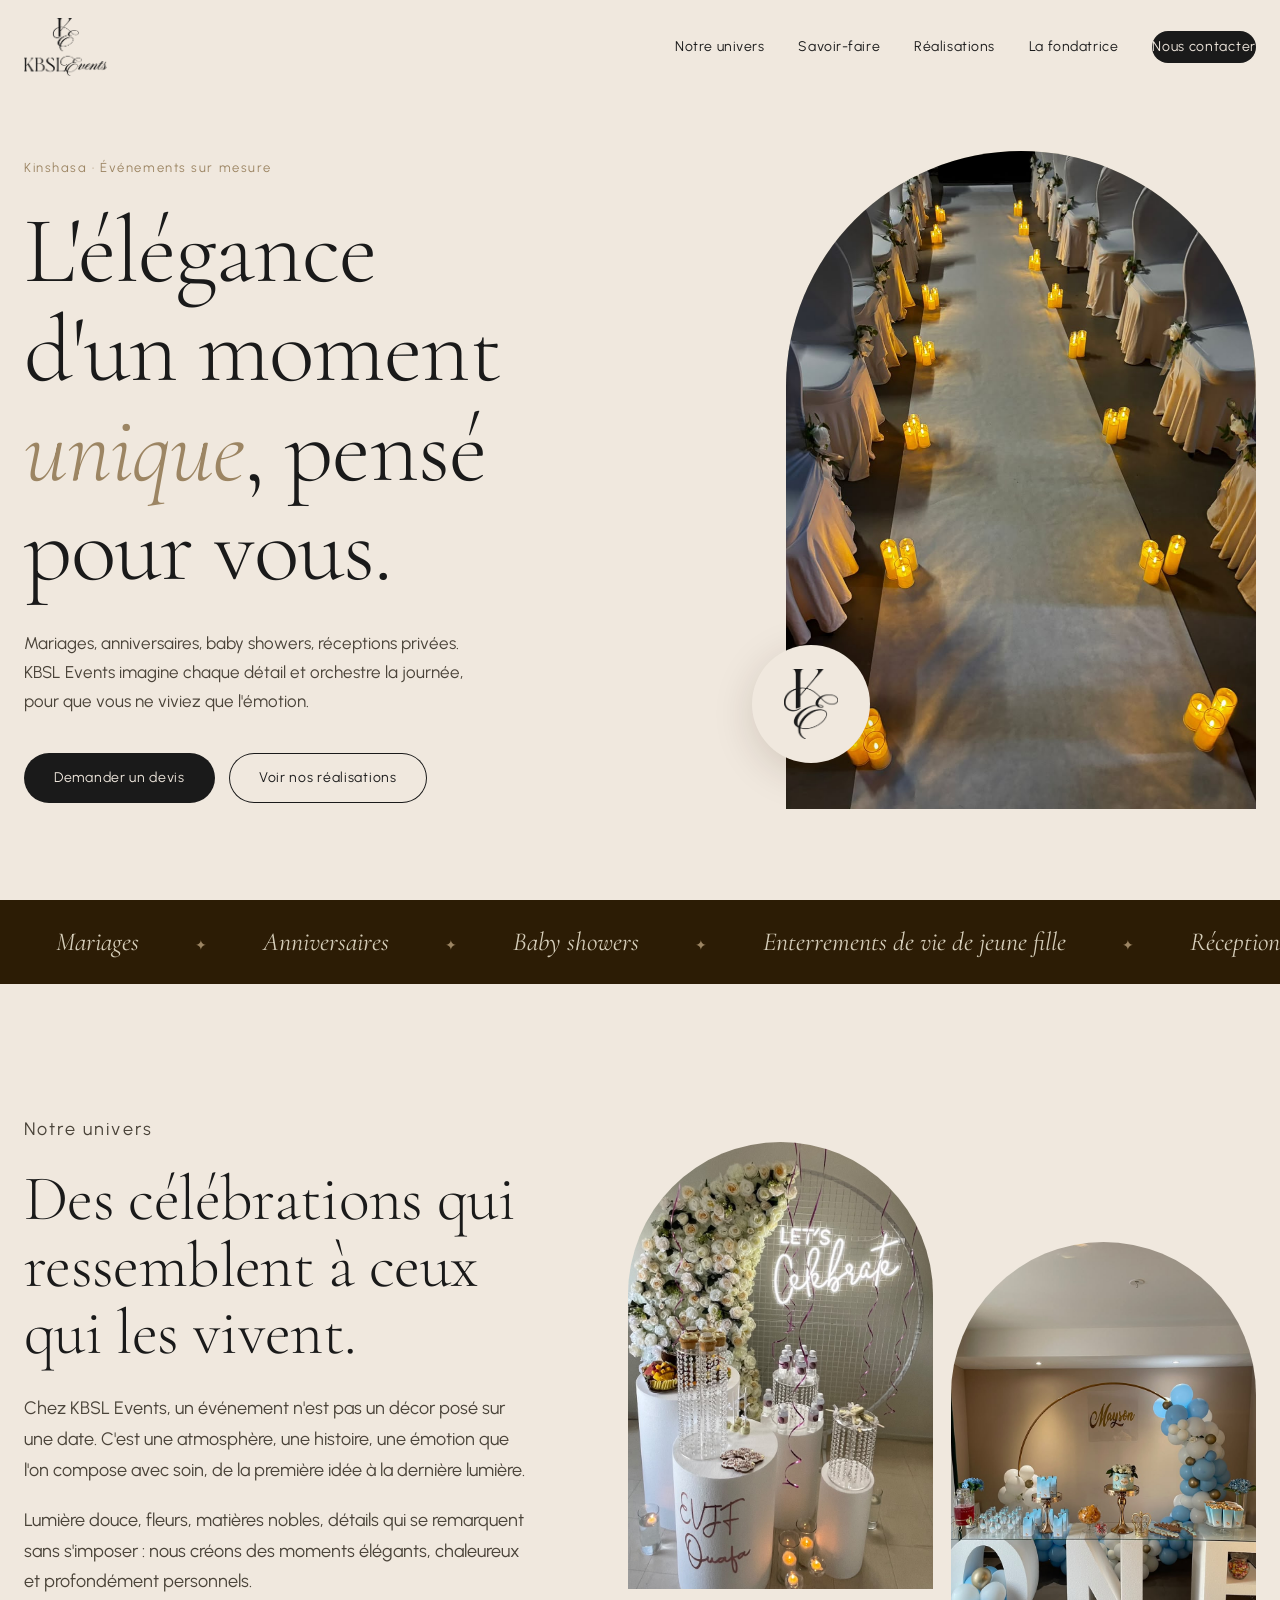
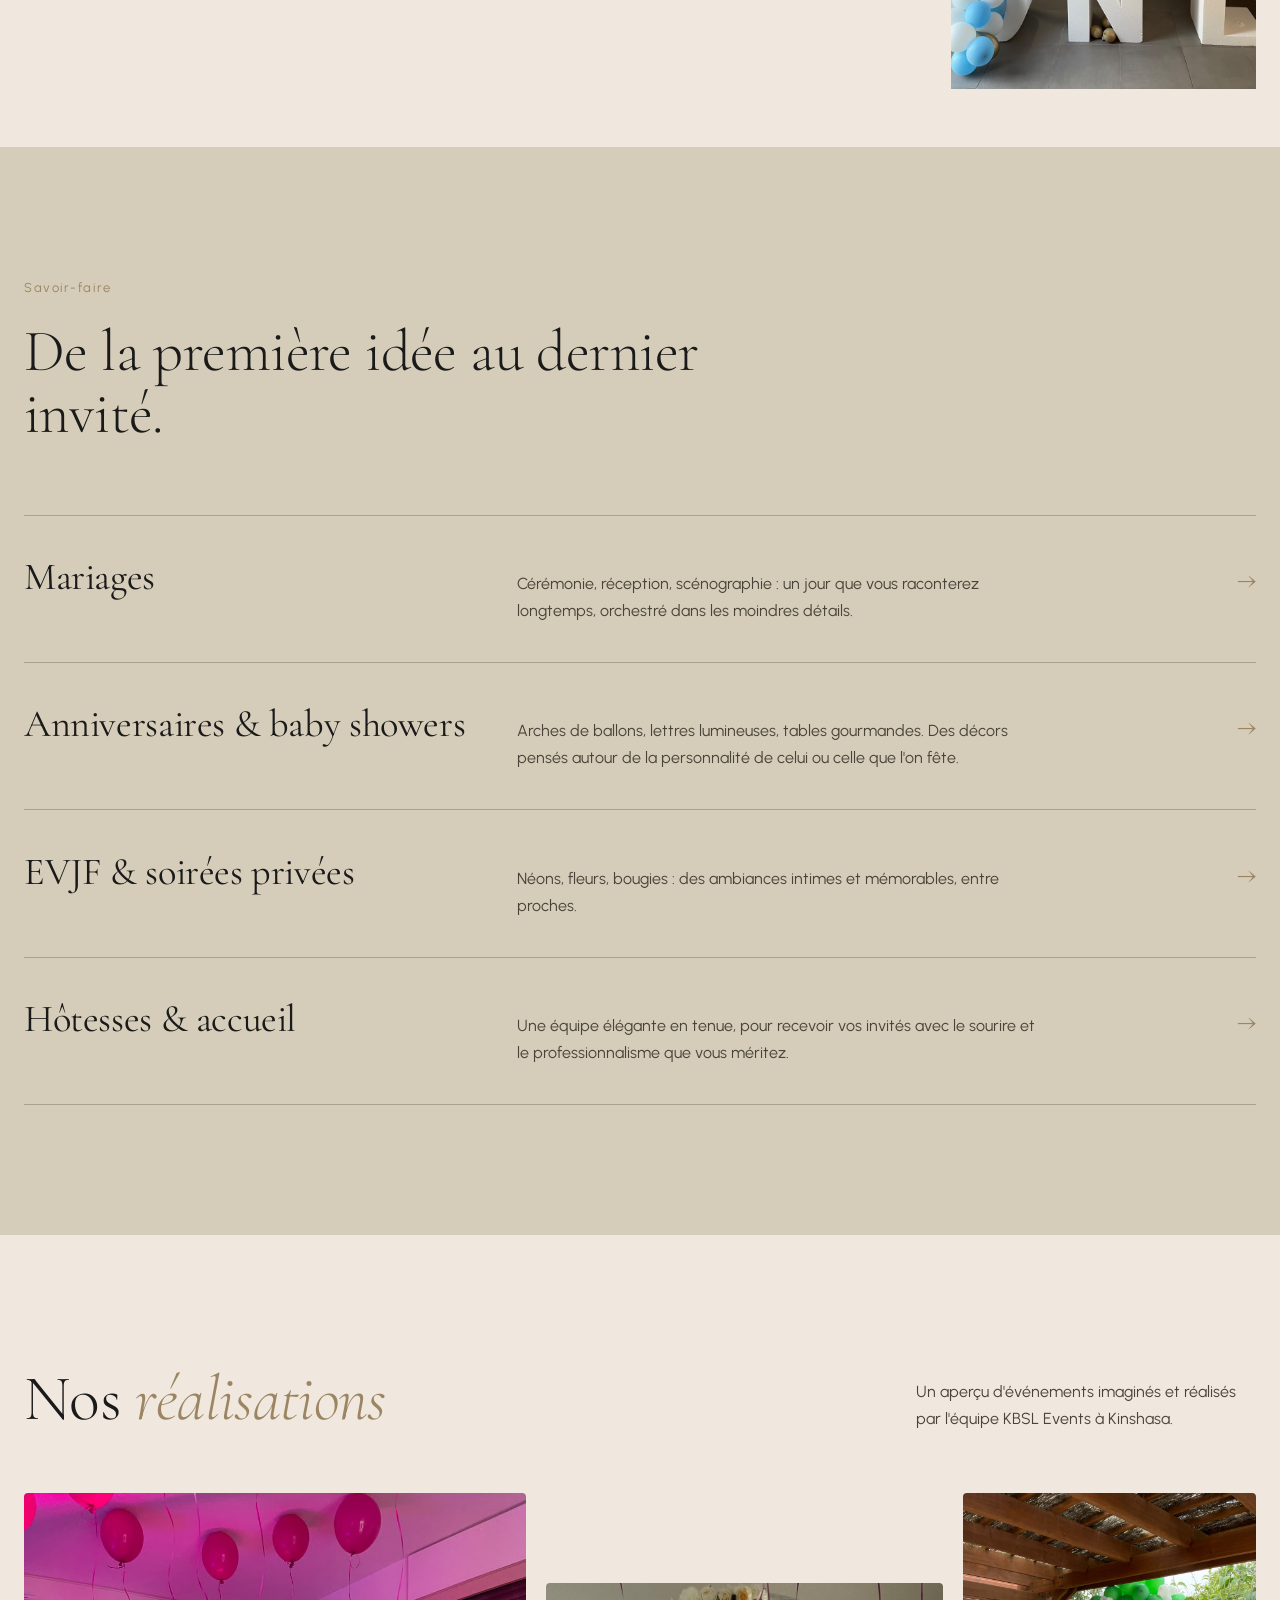
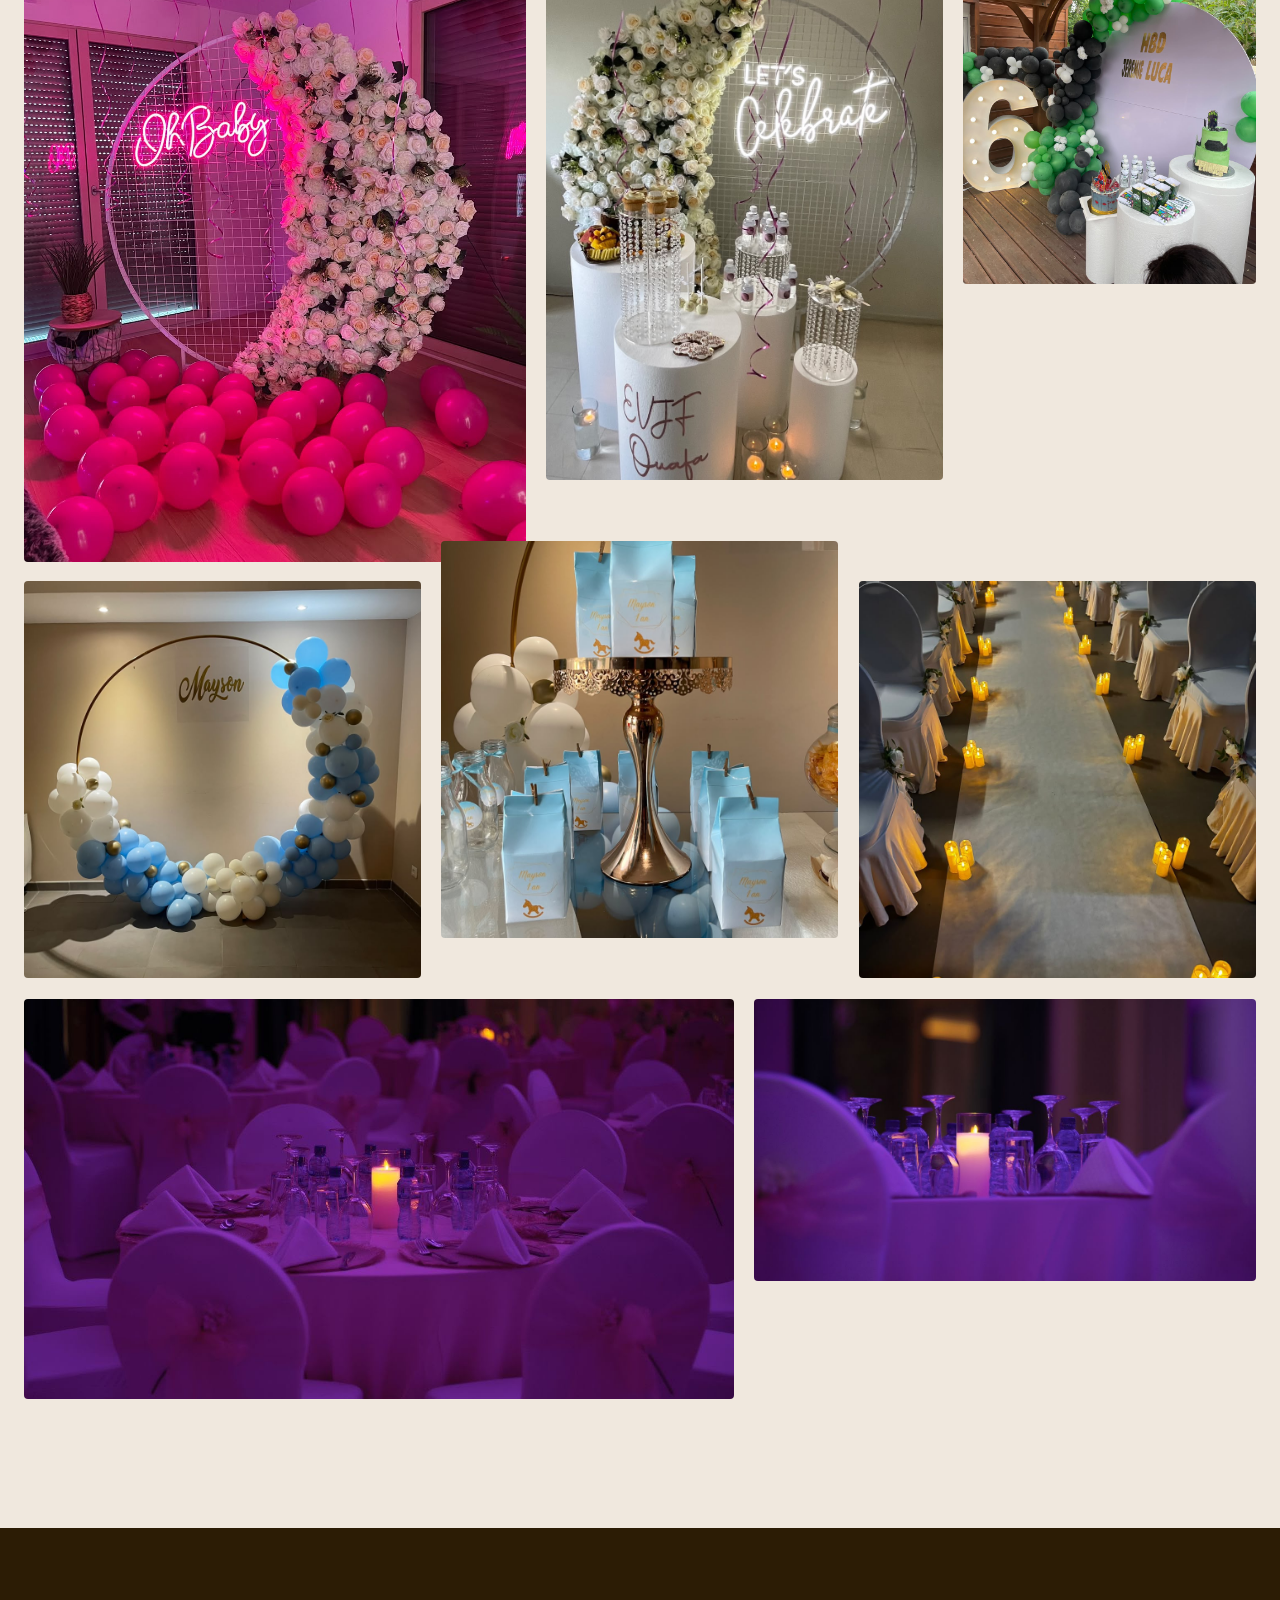
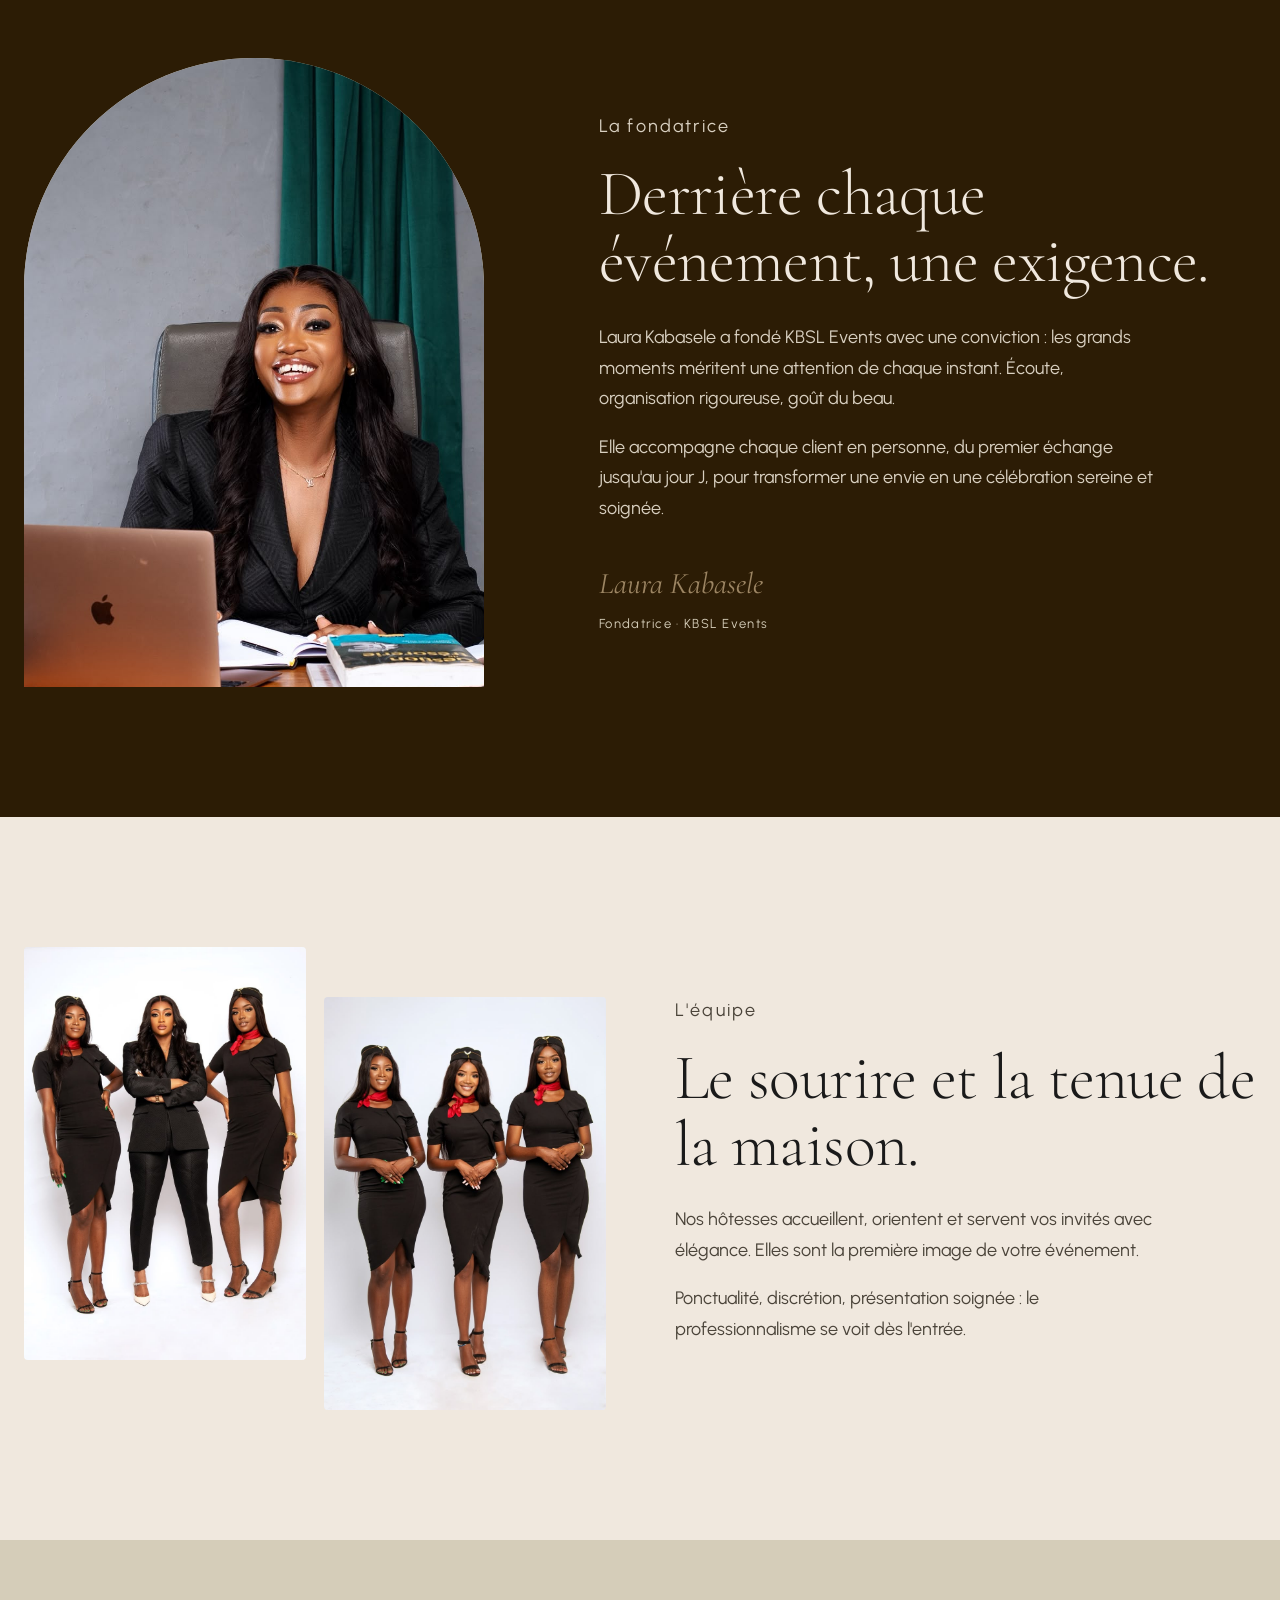
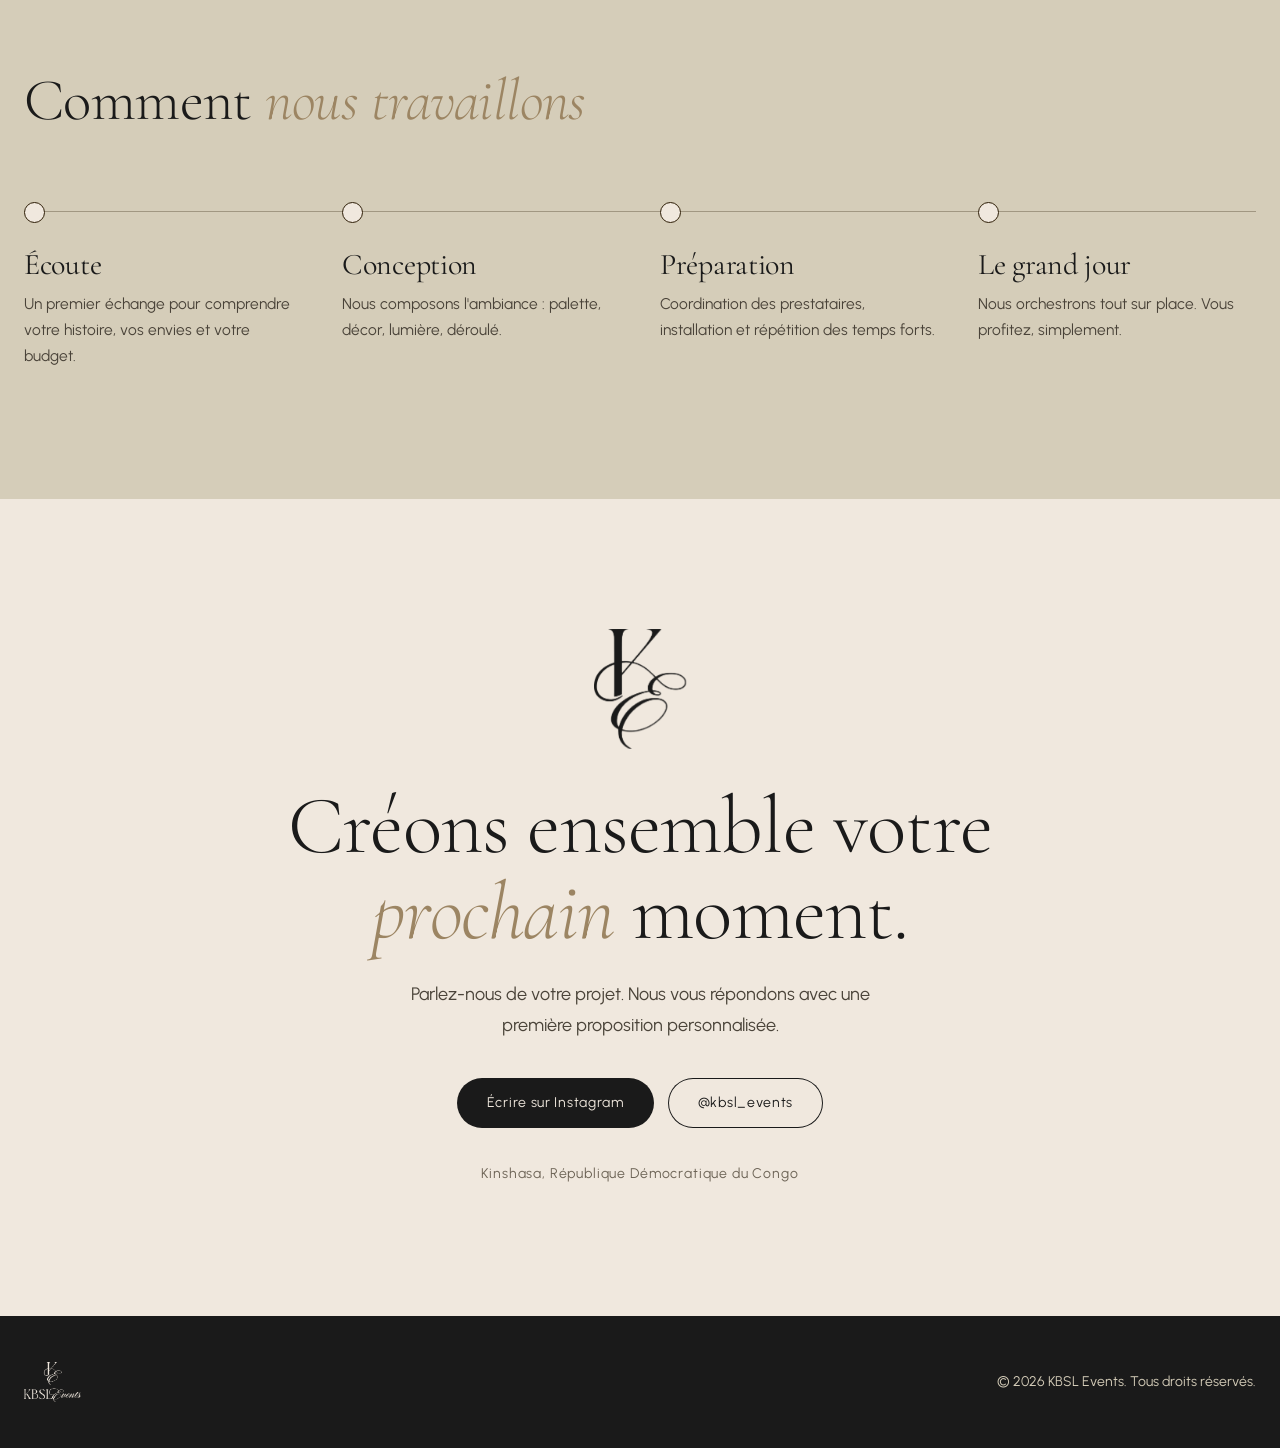
==== index.html @ df7774f0 "Refonte du site avec la nouvelle charte graphique KBSL Events Co-Authored-By: Claude Sonnet 5.5 <nor" ====
<!doctype html>
<html lang="fr">
<head>
<meta charset="utf-8">
<meta name="viewport" content="width=device-width, initial-scale=1">
<title>KBSL Events — Événements de luxe à Kinshasa</title>
<meta name="description" content="KBSL Events conçoit et orchestre mariages, anniversaires, baby showers et réceptions d'exception à Kinshasa.">
<link rel="icon" href="images/monogram-dark.png">
<link rel="preconnect" href="https://fonts.googleapis.com">
<link rel="preconnect" href="https://fonts.gstatic.com" crossorigin>
<link href="https://fonts.googleapis.com/css2?family=Cormorant+Garamond:ital,wght@0,300;0,400;0,500;0,600;1,300;1,400;1,500&family=Urbanist:wght@300;400;500;600&display=swap" rel="stylesheet">
<style>
:root{
  --ivoire:#F0E8DE; --sauge:#D5CDB9; --charbon:#1A1A1A; --taupe:#9C8563; --espresso:#2C1C05;
  --ease:cubic-bezier(.16,.84,.44,1); --ease-soft:cubic-bezier(.22,.61,.36,1);
  --serif:'Cormorant Garamond',Georgia,serif; --sans:'Urbanist',system-ui,sans-serif;
}
*{box-sizing:border-box;margin:0;padding:0}
html{scroll-behavior:smooth}
body{background:var(--ivoire);color:var(--charbon);font-family:var(--sans);font-weight:400;line-height:1.7;-webkit-font-smoothing:antialiased;overflow-x:hidden}
img{display:block;max-width:100%}
a{color:inherit;text-decoration:none}
.wrap{width:min(1240px,100% - 48px);margin-inline:auto}
h1,h2,h3{font-family:var(--serif);font-weight:400;line-height:1.05;letter-spacing:-.01em}
em{font-style:italic;color:var(--taupe)}

/* nav */
nav{position:fixed;inset:0 0 auto 0;z-index:50;padding:18px 0;transition:background .5s var(--ease-soft),padding .5s var(--ease-soft),box-shadow .5s}
nav.scrolled{background:rgba(240,232,222,.92);backdrop-filter:blur(10px);padding:10px 0;box-shadow:0 1px 0 rgba(44,28,5,.08)}
nav .wrap{display:flex;align-items:center;justify-content:space-between}
.brand img{height:58px;width:auto;transition:height .5s var(--ease-soft)}
nav.scrolled .brand img{height:46px}
.links{display:flex;gap:34px;align-items:center;font-size:14px;letter-spacing:.04em}
.links a{position:relative;padding:4px 0}
.links a:not(.btn)::after{content:"";position:absolute;left:0;bottom:0;height:1px;width:100%;background:var(--taupe);transform:scaleX(0);transform-origin:left;transition:transform .5s var(--ease)}
.links a:not(.btn):hover::after{transform:scaleX(1)}
.btn{display:inline-block;white-space:nowrap;background:var(--charbon);color:var(--ivoire);padding:13px 30px;border-radius:999px;font-size:14px;letter-spacing:.05em;transition:background .4s,transform .5s var(--ease)}
.btn:hover{background:var(--espresso);transform:translateY(-2px)}
.btn.ghost{background:transparent;color:var(--charbon);box-shadow:inset 0 0 0 1px var(--charbon)}
.btn.ghost:hover{background:var(--charbon);color:var(--ivoire)}
.btn.taupe{background:var(--taupe);color:var(--ivoire)}
.btn.taupe:hover{background:var(--ivoire);color:var(--espresso)}

/* hero */
.hero{min-height:100svh;padding:130px 0 70px;display:flex;align-items:center;position:relative}
.hero-grid{display:grid;grid-template-columns:1.1fr .9fr;gap:70px;align-items:center}
.hero h1{font-size:clamp(52px,7.4vw,112px);font-weight:300}
.hero h1 span{display:block}
.hero p.lead{max-width:460px;margin:30px 0 38px;font-size:17px;color:#4a4339}
.hero-cta{display:flex;gap:14px;flex-wrap:wrap}
.arch{border-radius:999px 999px 0 0;overflow:hidden;position:relative;background:var(--sauge)}
.hero-photo{aspect-ratio:3/4.2;max-width:470px;margin-left:auto;will-change:transform}
.hero-photo img{width:100%;height:100%;object-fit:cover;transform:scale(1.12);animation:settle 2.4s var(--ease) forwards}
@keyframes settle{to{transform:scale(1)}}
.hero-mono{position:absolute;left:-34px;bottom:46px;width:118px;height:118px;border-radius:50%;background:var(--ivoire);display:grid;place-items:center;box-shadow:0 10px 40px rgba(44,28,5,.15)}
.hero-mono img{height:70px;width:auto}
.hero-wrap{position:relative;max-width:470px;margin-left:auto}
.hero-meta{position:absolute;left:0;right:0;bottom:30px;font-size:13px;letter-spacing:.06em;color:#6c6355}
.load{opacity:0;transform:translateY(30px);animation:up 1.2s var(--ease-soft) forwards;animation-delay:calc(var(--d,0)*.14s + .15s)}
@keyframes up{to{opacity:1;transform:none}}

/* marquee */
.marquee{background:var(--espresso);color:var(--sauge);overflow:hidden;padding:20px 0;font-family:var(--serif);font-style:italic;font-size:26px;white-space:nowrap}
.marquee-track{display:inline-flex;gap:56px;animation:slide 38s linear infinite;padding-left:56px}
.marquee-track span::after{content:"✦";margin-left:56px;font-style:normal;font-size:14px;color:var(--taupe)}
@keyframes slide{to{transform:translateX(-50%)}}

section{padding:130px 0}
.eyebrow{font-size:13px;letter-spacing:.12em;color:var(--taupe);margin-bottom:22px}

/* concept */
.concept-grid{display:grid;grid-template-columns:.9fr 1.1fr;gap:90px;align-items:center}
.concept h2{font-size:clamp(40px,5vw,72px);font-weight:300}
.concept p{font-size:18px;color:#4a4339;margin-bottom:20px;max-width:540px}
.concept-img{display:grid;grid-template-columns:1fr 1fr;gap:18px;align-items:end}
.concept-img .arch{aspect-ratio:3/4.4}
.concept-img .arch:nth-child(2){margin-bottom:-60px;transform:translateY(40px)}
.arch img,.frame img{width:100%;height:100%;object-fit:cover;transition:transform 1.4s var(--ease)}
.arch:hover img,.frame:hover img{transform:scale(1.06)}

/* pillars */
.pillars{background:var(--sauge)}
.pillars h2{font-size:clamp(38px,4.6vw,64px);font-weight:300;max-width:720px;margin-bottom:70px}
.pillar-list{border-top:1px solid rgba(44,28,5,.25)}
.pillar{display:grid;grid-template-columns:.8fr 1.2fr auto;gap:40px;align-items:baseline;padding:38px 0;border-bottom:1px solid rgba(44,28,5,.25);transition:padding .6s var(--ease),background .6s}
.pillar:hover{padding-left:22px}
.pillar h3{font-size:clamp(28px,3vw,42px)}
.pillar p{color:#4a4339;max-width:520px}
.pillar .arr{font-family:var(--serif);font-size:30px;color:var(--taupe);transition:transform .5s var(--ease)}
.pillar:hover .arr{transform:translateX(10px)}

/* gallery */
.gal-head{display:flex;justify-content:space-between;align-items:end;gap:30px;margin-bottom:60px;flex-wrap:wrap}
.gal-head h2{font-size:clamp(40px,5vw,72px);font-weight:300}
.gal-head p{max-width:340px;color:#4a4339}
.gallery{display:grid;grid-template-columns:repeat(12,1fr);gap:20px}
.frame{overflow:hidden;position:relative;background:var(--sauge);border-radius:4px}
.frame figcaption{position:absolute;left:18px;bottom:16px;color:var(--ivoire);font-family:var(--serif);font-style:italic;font-size:22px;text-shadow:0 2px 14px rgba(0,0,0,.55);opacity:0;transform:translateY(10px);transition:.6s var(--ease)}
.frame:hover figcaption{opacity:1;transform:none}
.g1{grid-column:1/6;aspect-ratio:3/4}
.g2{grid-column:6/10;aspect-ratio:1/1.25;margin-top:90px}
.g3{grid-column:10/13;aspect-ratio:3/4}
.g4{grid-column:1/5;aspect-ratio:1}
.g5{grid-column:5/9;aspect-ratio:1;margin-top:-40px}
.g6{grid-column:9/13;aspect-ratio:1}
.g7{grid-column:1/8;aspect-ratio:16/9}
.g8{grid-column:8/13;aspect-ratio:16/9}

/* founder */
.founder{background:var(--espresso);color:var(--ivoire)}
.founder-grid{display:grid;grid-template-columns:.85fr 1.15fr;gap:90px;align-items:center}
.founder .arch{aspect-ratio:3/4.1;max-width:460px}
.founder h2{font-size:clamp(40px,5vw,72px);font-weight:300;margin-bottom:28px}
.founder p{color:#d9d0c1;font-size:18px;margin-bottom:18px;max-width:560px}
.sign{margin-top:34px;font-family:var(--serif);font-style:italic;font-size:30px;color:var(--taupe)}
.sign small{display:block;font-family:var(--sans);font-style:normal;font-size:13px;letter-spacing:.1em;color:var(--sauge);margin-top:4px}

/* team */
.team-grid{display:grid;grid-template-columns:1fr 1fr;gap:70px;align-items:center}
.team-pics{display:grid;grid-template-columns:1fr 1fr;gap:18px}
.team-pics .frame{aspect-ratio:3/4.4;background:#eceae6}
.team-pics .frame img{object-fit:cover;object-position:center top}
.team h2{font-size:clamp(40px,5vw,72px);font-weight:300;margin-bottom:26px}
.team p{font-size:18px;color:#4a4339;max-width:480px;margin-bottom:18px}

/* process */
.process{background:var(--sauge)}
.process h2{font-size:clamp(38px,4.6vw,64px);font-weight:300;margin-bottom:70px}
.steps{display:grid;grid-template-columns:repeat(4,1fr);gap:40px;position:relative}
.steps::before{content:"";position:absolute;top:9px;left:0;right:0;height:1px;background:rgba(44,28,5,.3);transform-origin:left;transform:scaleX(0);transition:transform 2s var(--ease)}
.steps.sr-visible::before{transform:scaleX(1)}
.step::before{content:"";display:block;width:19px;height:19px;border-radius:50%;background:var(--ivoire);border:1px solid var(--espresso);margin-bottom:26px;position:relative}
.step h3{font-size:30px;margin-bottom:10px}
.step p{color:#4a4339;font-size:15.5px}

/* contact */
.contact{text-align:center;position:relative}
.contact img.mono{height:120px;width:auto;margin:0 auto 34px}
.contact h2{font-size:clamp(44px,6.4vw,100px);font-weight:300;max-width:900px;margin:0 auto 24px}
.contact p{max-width:520px;margin:0 auto 38px;color:#4a4339;font-size:18px}
.contact-row{display:flex;gap:14px;justify-content:center;flex-wrap:wrap}
.contact small{display:block;margin-top:34px;color:#6c6355;letter-spacing:.06em;font-size:14px}
footer{background:var(--charbon);color:var(--sauge);padding:46px 0;font-size:14px}
footer .wrap{display:flex;justify-content:space-between;align-items:center;gap:20px;flex-wrap:wrap}
footer img{height:40px;width:auto}

/* reveal */
.sr{opacity:0;transform:translateY(40px);transition:opacity 1.1s var(--ease-soft),transform 1.1s var(--ease-soft);will-change:opacity,transform}
.sr.sr-visible{opacity:1;transform:none}
.sr-group>*{transition-delay:calc(var(--i,0)*.1s)}
.mask{clip-path:inset(0 0 100% 0);transition:clip-path 1.5s var(--ease)}
.mask.sr-visible{clip-path:inset(0 0 0 0)}
.concept-img .arch:nth-child(2).sr.sr-visible{transform:translateY(40px)}

@media(max-width:900px){
  .links a:not(.btn){display:none}
  .hero-grid,.concept-grid,.founder-grid,.team-grid{grid-template-columns:1fr;gap:50px}
  .hero-wrap,.hero-photo{margin:0 auto}
  .hero-mono{left:8px;width:96px;height:96px}
  section{padding:90px 0}
  .pillar{grid-template-columns:1fr;gap:12px}.pillar .arr{display:none}
  .steps{grid-template-columns:1fr 1fr}.steps::before{display:none}
  .gallery{grid-template-columns:1fr 1fr}
  .g1,.g2,.g3,.g4,.g5,.g6,.g7,.g8{grid-column:auto;margin-top:0;aspect-ratio:1}
  .g7{grid-column:1/3;aspect-ratio:16/10}.g8{grid-column:1/3;aspect-ratio:16/10}
  .concept-img .arch:nth-child(2),.concept-img .arch:nth-child(2).sr.sr-visible{transform:none;margin-bottom:0}
}
@media(prefers-reduced-motion:reduce){
  .sr,.load,.mask{opacity:1!important;transform:none!important;clip-path:none!important;animation:none!important;transition:none!important}
  .marquee-track{animation:none}.hero-photo img{animation:none;transform:none}
}
</style>
</head>
<body>

<nav id="nav">
  <div class="wrap">
    <a href="#top" class="brand"><img src="images/logo-full-dark.png" alt="KBSL Events"></a>
    <div class="links">
      <a href="#univers">Notre univers</a>
      <a href="#savoir-faire">Savoir-faire</a>
      <a href="#realisations">Réalisations</a>
      <a href="#fondatrice">La fondatrice</a>
      <a class="btn" href="#contact">Nous contacter</a>
    </div>
  </div>
</nav>

<header class="hero" id="top">
  <div class="wrap hero-grid">
    <div>
      <p class="eyebrow load" style="--d:0">Kinshasa · Événements sur mesure</p>
      <h1>
        <span class="load" style="--d:1">L'élégance</span>
        <span class="load" style="--d:2">d'un moment</span>
        <span class="load" style="--d:3"><em>unique</em>, pensé</span>
        <span class="load" style="--d:4">pour vous.</span>
      </h1>
      <p class="lead load" style="--d:5">Mariages, anniversaires, baby showers, réceptions privées. KBSL Events imagine chaque détail et orchestre la journée, pour que vous ne viviez que l'émotion.</p>
      <div class="hero-cta load" style="--d:6">
        <a class="btn" href="#contact">Demander un devis</a>
        <a class="btn ghost" href="#realisations">Voir nos réalisations</a>
      </div>
    </div>
    <div class="hero-wrap load" style="--d:3">
      <div class="arch hero-photo" id="heroParallax"><img src="images/allee-bougies.jpeg" alt="Allée de mariage éclairée de bougies"></div>
      <div class="hero-mono"><img src="images/monogram-dark.png" alt=""></div>
    </div>
  </div>
</header>

<div class="marquee" aria-hidden="true">
  <div class="marquee-track">
    <span>Mariages</span><span>Anniversaires</span><span>Baby showers</span><span>Enterrements de vie de jeune fille</span><span>Réceptions privées</span><span>Décoration</span>
    <span>Mariages</span><span>Anniversaires</span><span>Baby showers</span><span>Enterrements de vie de jeune fille</span><span>Réceptions privées</span><span>Décoration</span>
  </div>
</div>

<section class="concept" id="univers">
  <div class="wrap concept-grid">
    <div class="sr">
      <p class="eyebrow">Notre univers</p>
      <h2>Des célébrations qui ressemblent à ceux qui les vivent.</h2>
      <br>
      <p>Chez KBSL Events, un événement n'est pas un décor posé sur une date. C'est une atmosphère, une histoire, une émotion que l'on compose avec soin, de la première idée à la dernière lumière.</p>
      <p>Lumière douce, fleurs, matières nobles, détails qui se remarquent sans s'imposer : nous créons des moments élégants, chaleureux et profondément personnels.</p>
    </div>
    <div class="concept-img sr-group">
      <div class="arch sr sr-scale" style="--i:0"><img src="images/evjf.jpeg" alt="Décor EVJF Let's Celebrate"></div>
      <div class="arch sr" style="--i:2"><img src="images/mayson-one.jpeg" alt="Décor premier anniversaire"></div>
    </div>
  </div>
</section>

<section class="pillars" id="savoir-faire">
  <div class="wrap">
    <p class="eyebrow sr">Savoir-faire</p>
    <h2 class="sr">De la première idée au dernier invité.</h2>
    <div class="pillar-list sr-group">
      <div class="pillar sr" style="--i:0"><h3>Mariages</h3><p>Cérémonie, réception, scénographie : un jour que vous raconterez longtemps, orchestré dans les moindres détails.</p><span class="arr">→</span></div>
      <div class="pillar sr" style="--i:1"><h3>Anniversaires &amp; baby showers</h3><p>Arches de ballons, lettres lumineuses, tables gourmandes. Des décors pensés autour de la personnalité de celui ou celle que l'on fête.</p><span class="arr">→</span></div>
      <div class="pillar sr" style="--i:2"><h3>EVJF &amp; soirées privées</h3><p>Néons, fleurs, bougies : des ambiances intimes et mémorables, entre proches.</p><span class="arr">→</span></div>
      <div class="pillar sr" style="--i:3"><h3>Hôtesses &amp; accueil</h3><p>Une équipe élégante en tenue, pour recevoir vos invités avec le sourire et le professionnalisme que vous méritez.</p><span class="arr">→</span></div>
    </div>
  </div>
</section>

<section class="gallery-sec" id="realisations">
  <div class="wrap">
    <div class="gal-head">
      <h2 class="sr">Nos <em>réalisations</em></h2>
      <p class="sr">Un aperçu d'événements imaginés et réalisés par l'équipe KBSL Events à Kinshasa.</p>
    </div>
    <div class="gallery">
      <figure class="frame g1 sr sr-scale"><img src="images/ohbaby.jpeg" alt="Baby shower Oh Baby" loading="lazy"><figcaption>Oh Baby</figcaption></figure>
      <figure class="frame g2 sr sr-scale"><img src="images/evjf.jpeg" alt="EVJF Let's Celebrate" loading="lazy"><figcaption>Let's Celebrate</figcaption></figure>
      <figure class="frame g3 sr sr-scale"><img src="images/anniversaire-6.jpeg" alt="Anniversaire 6 ans" loading="lazy"><figcaption>Anniversaire</figcaption></figure>
      <figure class="frame g4 sr sr-scale"><img src="images/mayson-arche.jpeg" alt="Arche de ballons Mayson" loading="lazy"><figcaption>Arche Mayson</figcaption></figure>
      <figure class="frame g5 sr sr-scale"><img src="images/mayson-details.jpeg" alt="Détails gourmands bleu et or" loading="lazy"><figcaption>Les détails</figcaption></figure>
      <figure class="frame g6 sr sr-scale"><img src="images/allee-bougies.jpeg" alt="Allée aux bougies" loading="lazy" style="object-position:center 40%"><figcaption>Cérémonie</figcaption></figure>
      <figure class="frame g7 sr sr-scale"><img src="images/gala-violet-2.jpeg" alt="Réception en lumière violette" loading="lazy"><figcaption>Soirée de gala</figcaption></figure>
      <figure class="frame g8 sr sr-scale"><img src="images/gala-violet-1.jpeg" alt="Table de réception éclairée à la bougie" loading="lazy"><figcaption>À la bougie</figcaption></figure>
    </div>
  </div>
</section>

<section class="founder" id="fondatrice">
  <div class="wrap founder-grid">
    <div class="arch sr sr-scale"><img src="images/fondatrice.jpeg" alt="Laura Kabasele, fondatrice de KBSL Events" style="object-position:center 25%"></div>
    <div class="sr">
      <p class="eyebrow">La fondatrice</p>
      <h2>Derrière chaque événement, une exigence.</h2>
      <p>Laura Kabasele a fondé KBSL Events avec une conviction : les grands moments méritent une attention de chaque instant. Écoute, organisation rigoureuse, goût du beau.</p>
      <p>Elle accompagne chaque client en personne, du premier échange jusqu'au jour J, pour transformer une envie en une célébration sereine et soignée.</p>
      <div class="sign">Laura Kabasele<small>Fondatrice · KBSL Events</small></div>
    </div>
  </div>
</section>

<section class="team" id="equipe">
  <div class="wrap team-grid">
    <div class="team-pics sr-group">
      <figure class="frame sr sr-scale" style="--i:0"><img src="images/hotesses-1.jpeg" alt="L'équipe d'hôtesses KBSL Events" loading="lazy"></figure>
      <figure class="frame sr sr-scale" style="--i:2;margin-top:50px"><img src="images/hotesses-2.jpeg" alt="Hôtesses en tenue KBSL Events" loading="lazy"></figure>
    </div>
    <div class="sr">
      <p class="eyebrow">L'équipe</p>
      <h2>Le sourire et la tenue de la maison.</h2>
      <p>Nos hôtesses accueillent, orientent et servent vos invités avec élégance. Elles sont la première image de votre événement.</p>
      <p>Ponctualité, discrétion, présentation soignée : le professionnalisme se voit dès l'entrée.</p>
    </div>
  </div>
</section>

<section class="process">
  <div class="wrap">
    <h2 class="sr">Comment <em>nous travaillons</em></h2>
    <div class="steps sr">
      <div class="step"><h3>Écoute</h3><p>Un premier échange pour comprendre votre histoire, vos envies et votre budget.</p></div>
      <div class="step"><h3>Conception</h3><p>Nous composons l'ambiance : palette, décor, lumière, déroulé.</p></div>
      <div class="step"><h3>Préparation</h3><p>Coordination des prestataires, installation et répétition des temps forts.</p></div>
      <div class="step"><h3>Le grand jour</h3><p>Nous orchestrons tout sur place. Vous profitez, simplement.</p></div>
    </div>
  </div>
</section>

<section class="contact" id="contact">
  <div class="wrap">
    <img class="mono sr" src="images/monogram-dark.png" alt="">
    <h2 class="sr">Créons ensemble votre <em>prochain</em> moment.</h2>
    <p class="sr">Parlez-nous de votre projet. Nous vous répondons avec une première proposition personnalisée.</p>
    <div class="contact-row sr">
      <a class="btn" href="https://www.instagram.com/kbsl_events/" target="_blank" rel="noopener">Écrire sur Instagram</a>
      <a class="btn ghost" href="https://www.instagram.com/kbsl_events/" target="_blank" rel="noopener">@kbsl_events</a>
    </div>
    <small class="sr">Kinshasa, République Démocratique du Congo</small>
  </div>
</section>

<footer>
  <div class="wrap">
    <img src="images/logo-full-light.png" alt="KBSL Events">
    <span>© 2026 KBSL Events. Tous droits réservés.</span>
  </div>
</footer>

<script>
const nav=document.getElementById('nav'), hp=document.getElementById('heroParallax');
function onScroll(){
  const y=window.scrollY;
  nav.classList.toggle('scrolled',y>40);
  if(hp && y<900) hp.style.transform='translateY('+Math.min(y*0.07,40)+'px)';
}
window.addEventListener('scroll',onScroll,{passive:true});onScroll();
const els=document.querySelectorAll('.sr');
document.querySelectorAll('.sr-group').forEach(g=>[...g.children].forEach((c,i)=>{if(!c.style.getPropertyValue('--i'))c.style.setProperty('--i',i)}));
if('IntersectionObserver' in window){
  const io=new IntersectionObserver(es=>es.forEach(e=>{if(e.isIntersecting){e.target.classList.add('sr-visible');io.unobserve(e.target)}}),{threshold:.12,rootMargin:'0px 0px -50px 0px'});
  els.forEach(el=>io.observe(el));
}else els.forEach(el=>el.classList.add('sr-visible'));
</script>
</body>
</html>
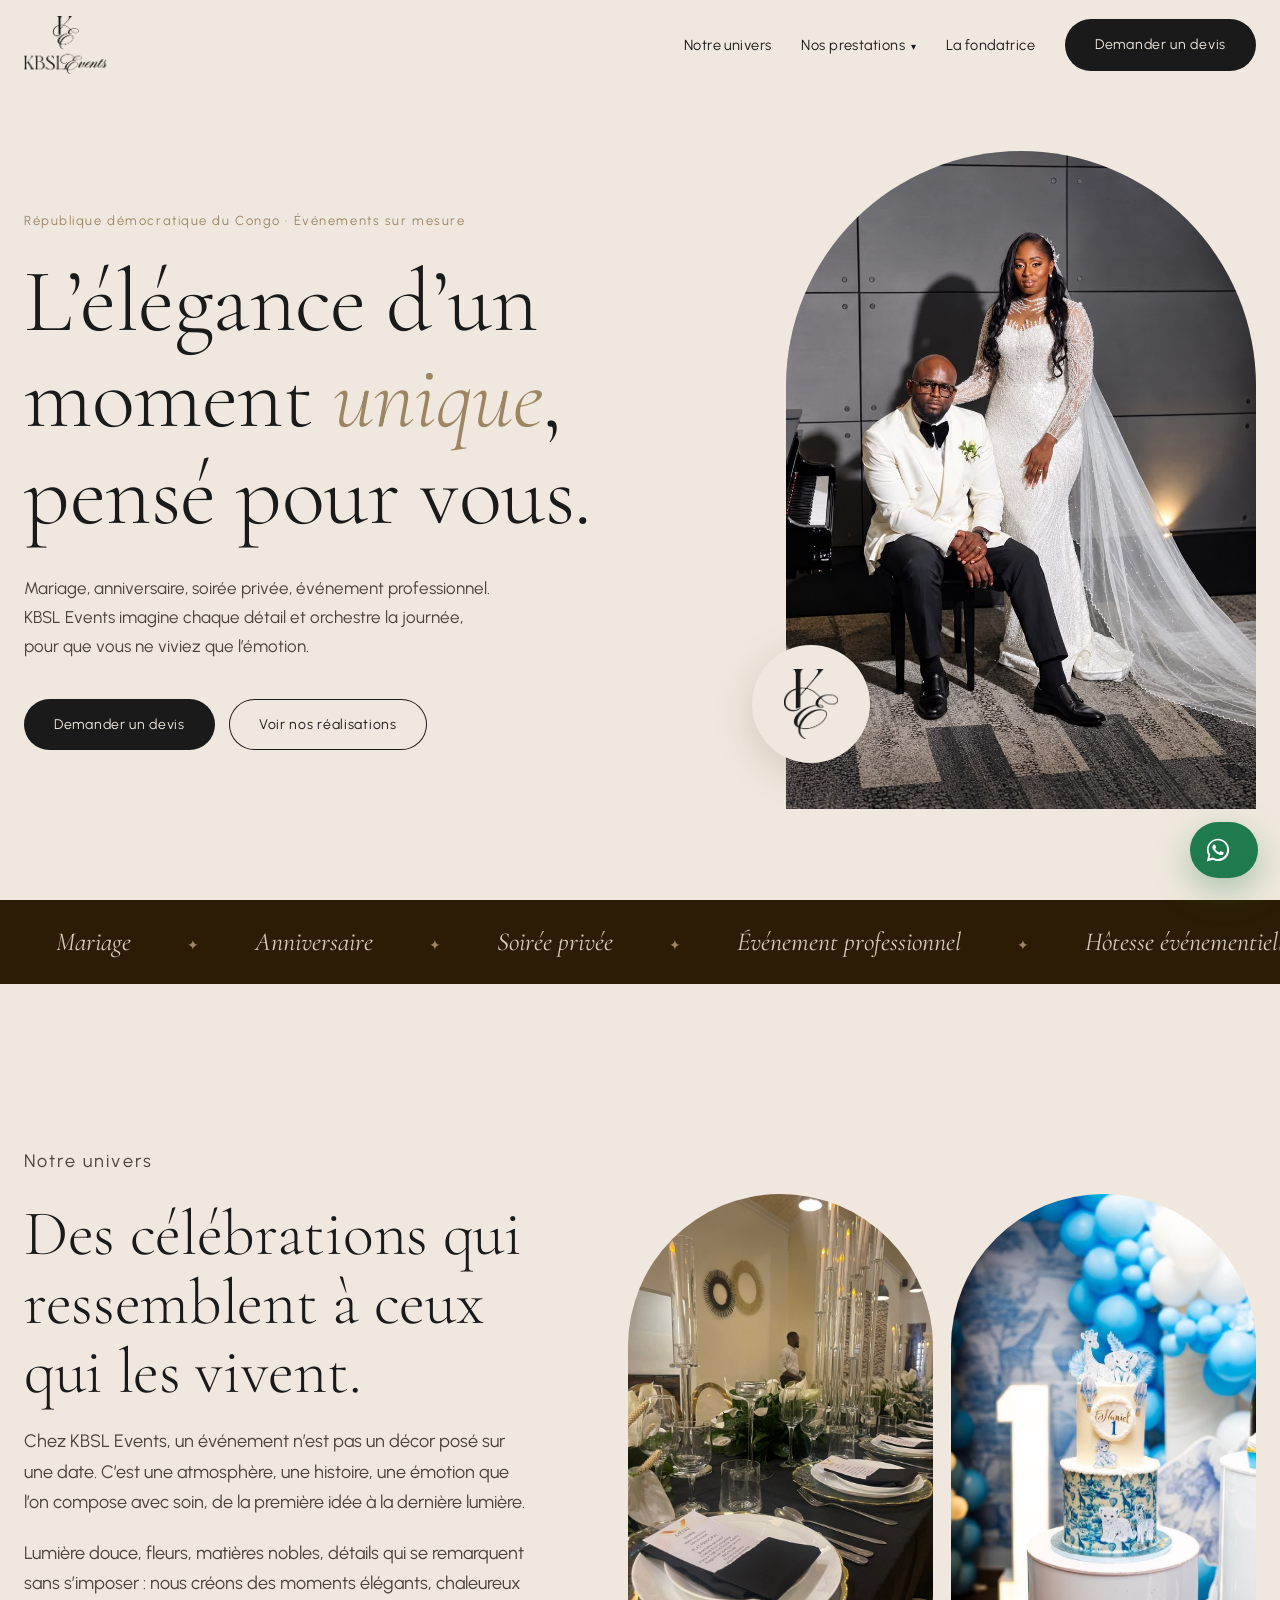
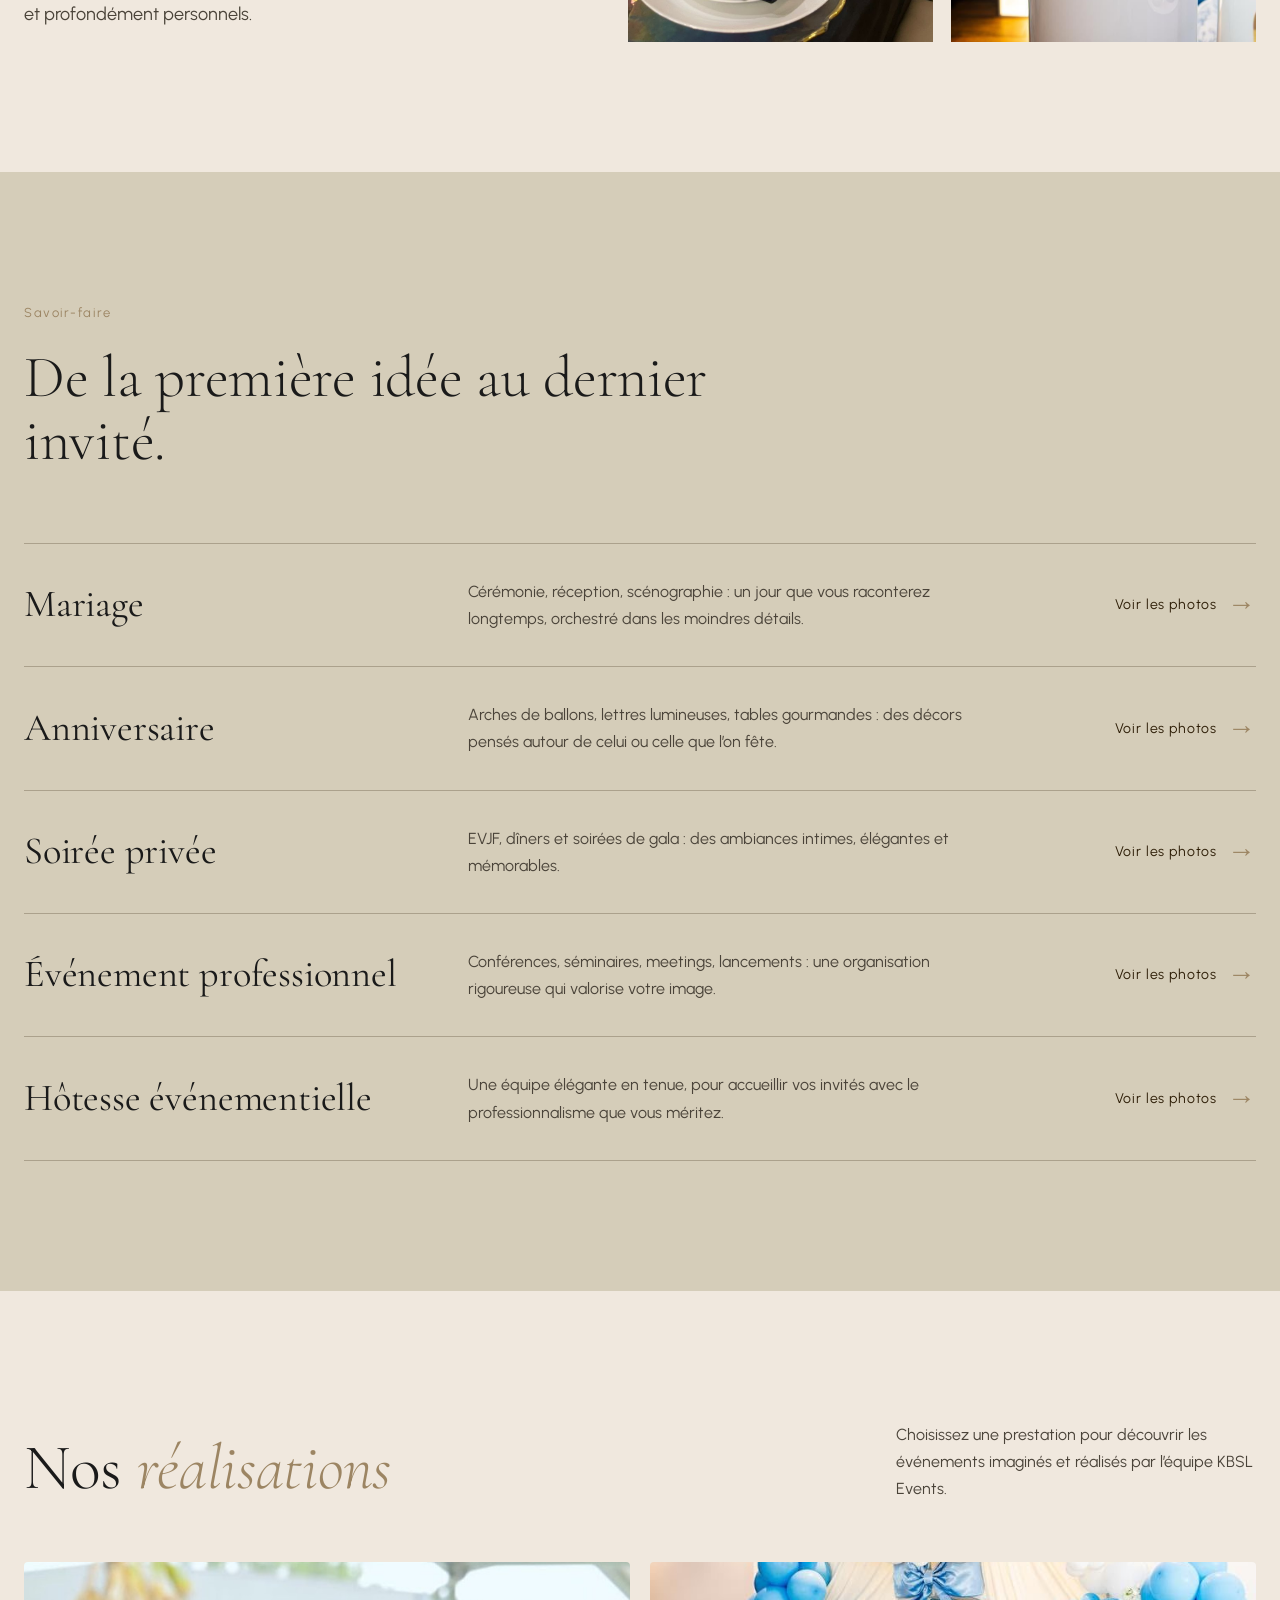
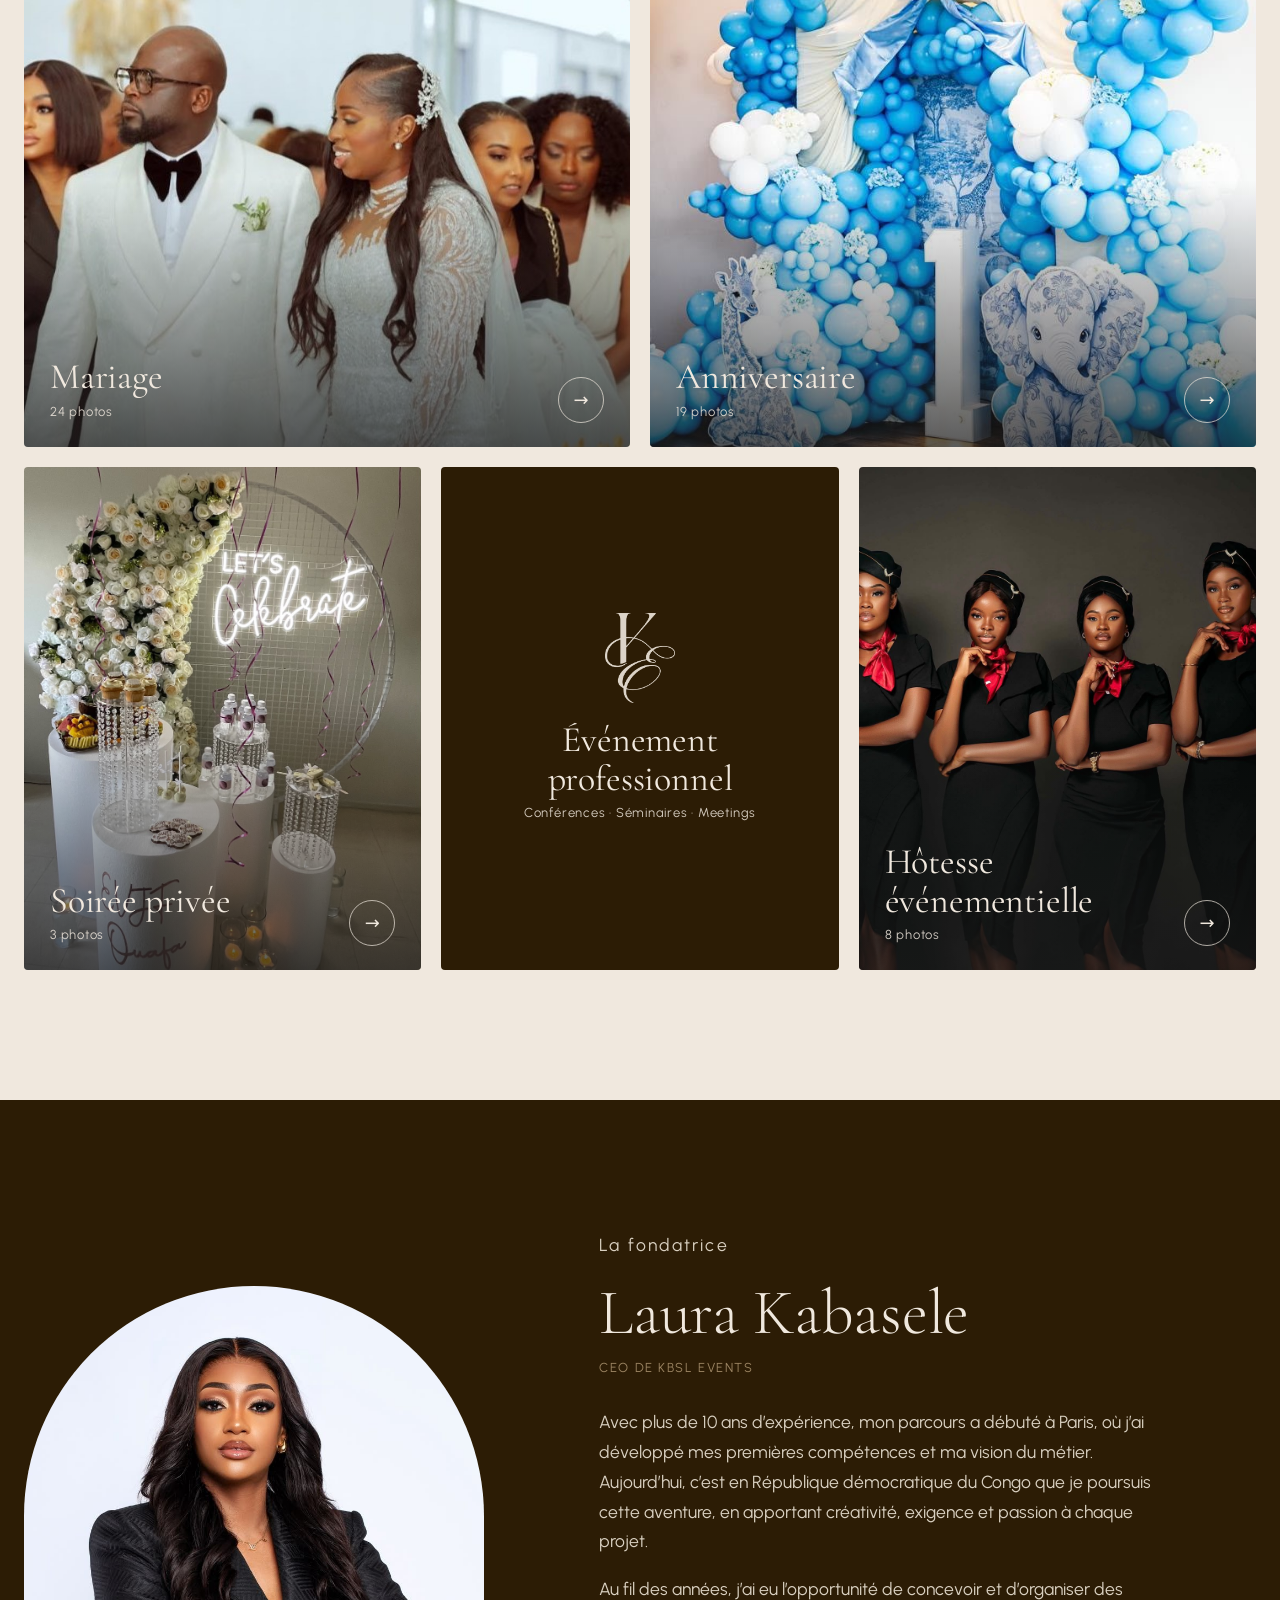
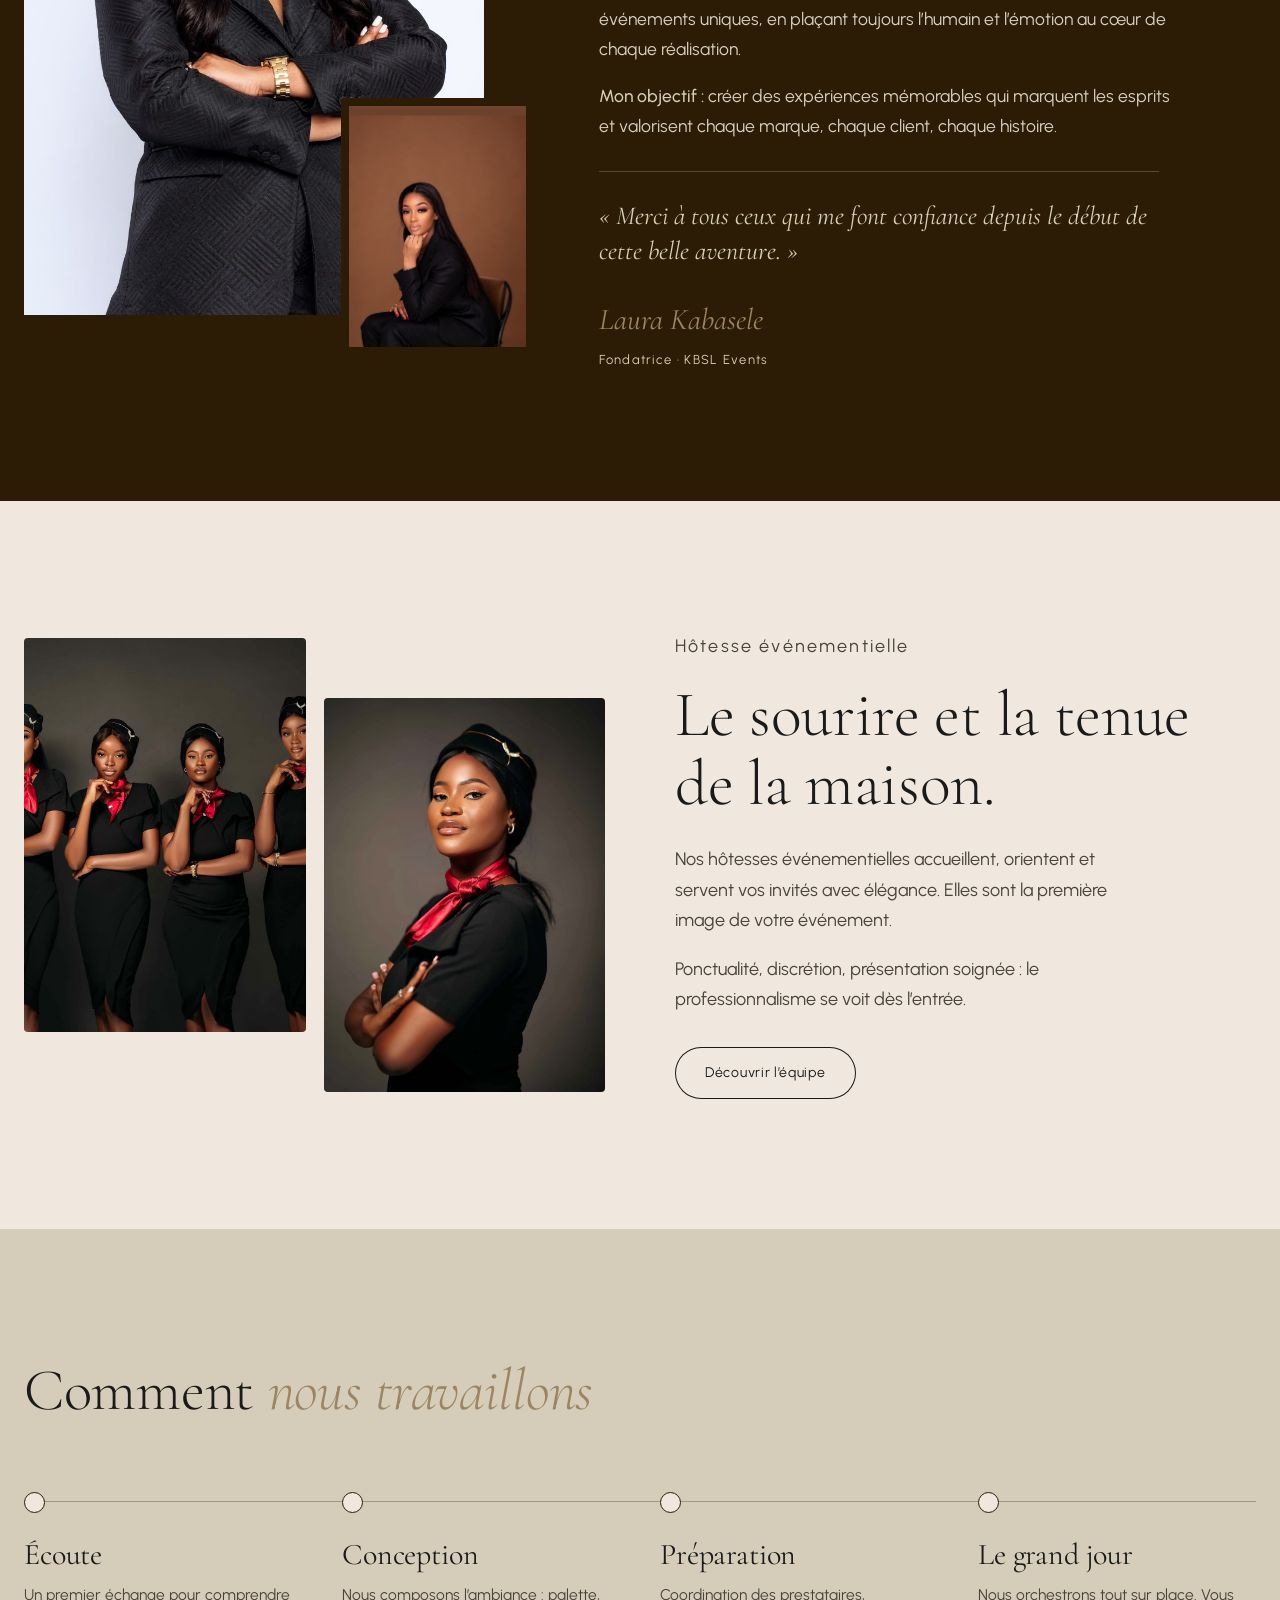
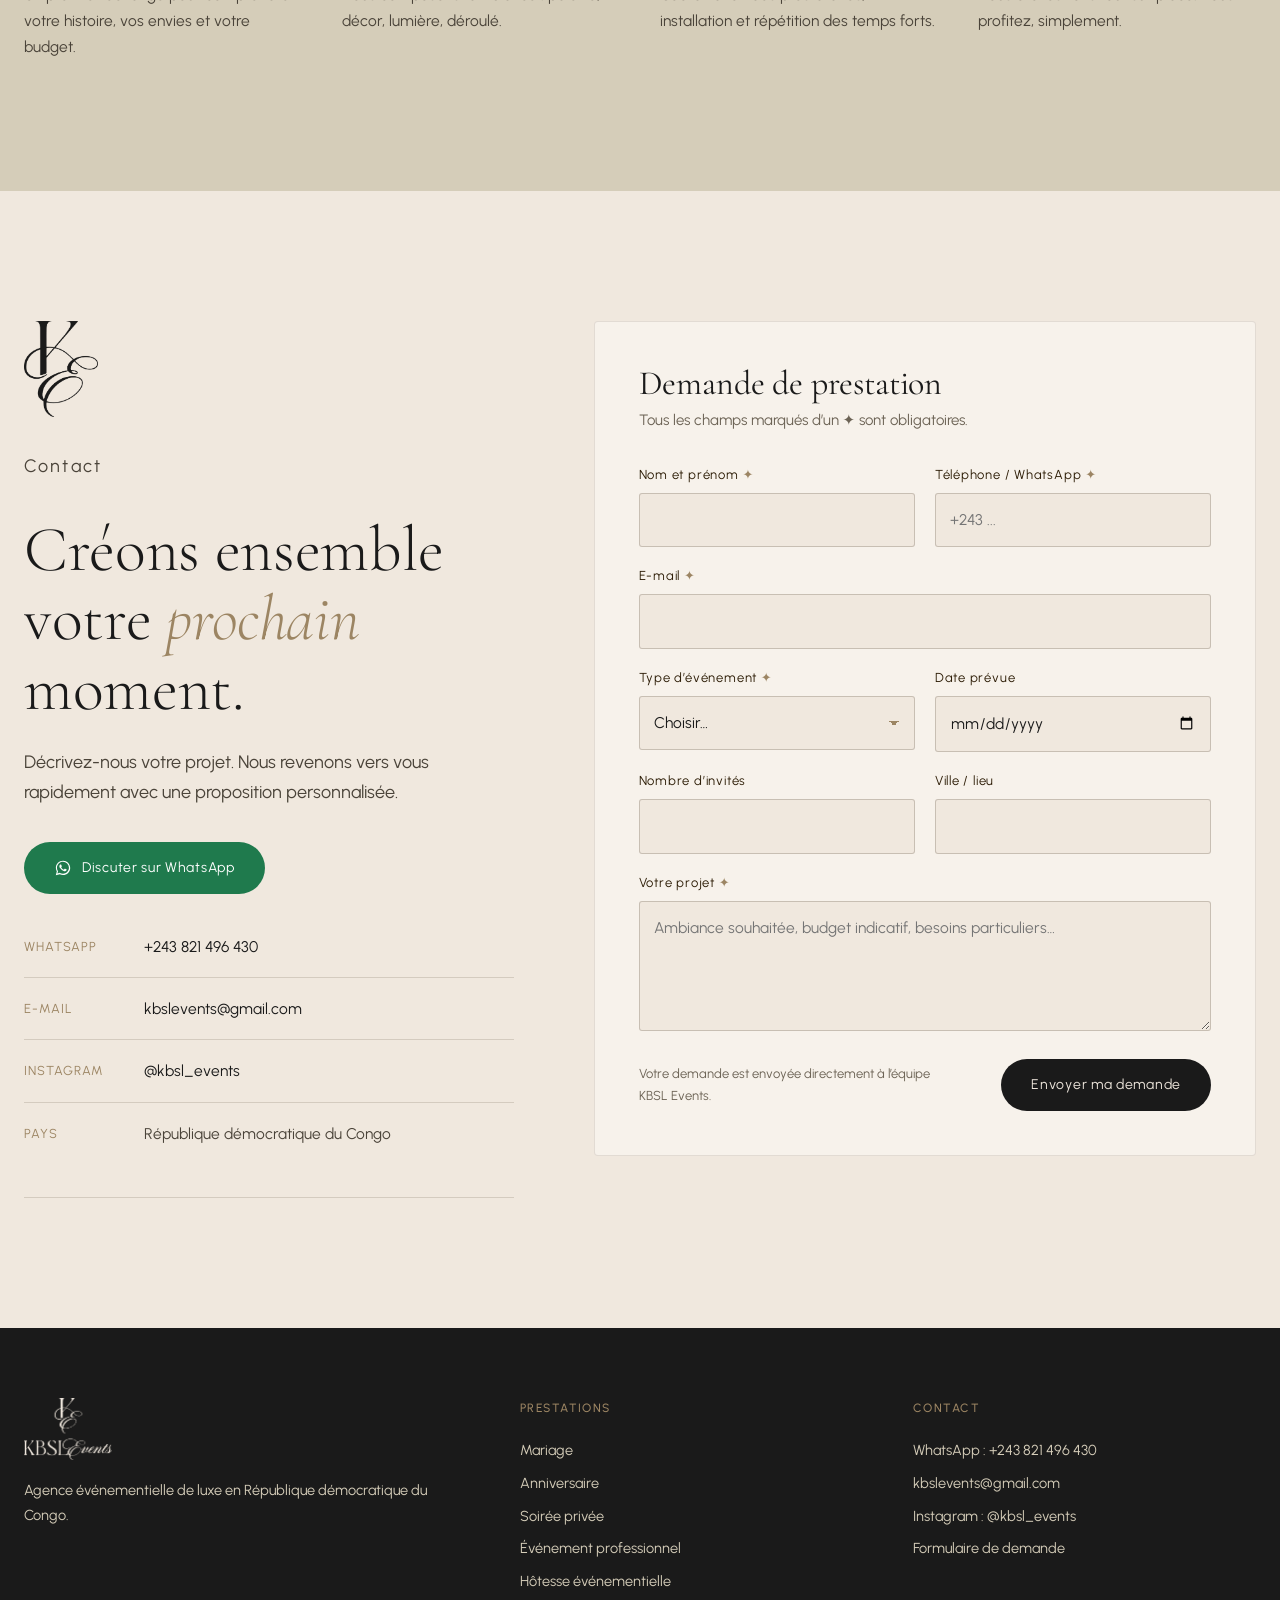
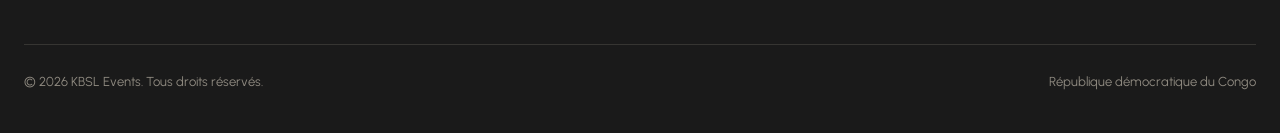
==== commit 3478a7ea: "Modifications cliente : pages par prestation, WhatsApp, formulaire, polices stables - RDC au lieu de" ====
--- a/index.html
+++ b/index.html
@@ -3,231 +3,76 @@
 <head>
 <meta charset="utf-8">
 <meta name="viewport" content="width=device-width, initial-scale=1">
-<title>KBSL Events — Événements de luxe à Kinshasa</title>
-<meta name="description" content="KBSL Events conçoit et orchestre mariages, anniversaires, baby showers et réceptions d'exception à Kinshasa.">
+<title>KBSL Events | Agence événementielle de luxe en République démocratique du Congo</title>
+<meta name="description" content="KBSL Events conçoit et orchestre mariages, anniversaires, soirées privées et événements professionnels en République démocratique du Congo.">
+<meta property="og:title" content="KBSL Events | Agence événementielle de luxe en République démocratique du Congo">
+<meta property="og:description" content="KBSL Events conçoit et orchestre mariages, anniversaires, soirées privées et événements professionnels en République démocratique du Congo.">
+<meta property="og:image" content="images/planner-02.jpg">
+<meta name="theme-color" content="#F0E8DE">
 <link rel="icon" href="images/monogram-dark.png">
-<link rel="preconnect" href="https://fonts.googleapis.com">
-<link rel="preconnect" href="https://fonts.gstatic.com" crossorigin>
-<link href="https://fonts.googleapis.com/css2?family=Cormorant+Garamond:ital,wght@0,300;0,400;0,500;0,600;1,300;1,400;1,500&family=Urbanist:wght@300;400;500;600&display=swap" rel="stylesheet">
-<style>
-:root{
-  --ivoire:#F0E8DE; --sauge:#D5CDB9; --charbon:#1A1A1A; --taupe:#9C8563; --espresso:#2C1C05;
-  --ease:cubic-bezier(.16,.84,.44,1); --ease-soft:cubic-bezier(.22,.61,.36,1);
-  --serif:'Cormorant Garamond',Georgia,serif; --sans:'Urbanist',system-ui,sans-serif;
-}
-*{box-sizing:border-box;margin:0;padding:0}
-html{scroll-behavior:smooth}
-body{background:var(--ivoire);color:var(--charbon);font-family:var(--sans);font-weight:400;line-height:1.7;-webkit-font-smoothing:antialiased;overflow-x:hidden}
-img{display:block;max-width:100%}
-a{color:inherit;text-decoration:none}
-.wrap{width:min(1240px,100% - 48px);margin-inline:auto}
-h1,h2,h3{font-family:var(--serif);font-weight:400;line-height:1.05;letter-spacing:-.01em}
-em{font-style:italic;color:var(--taupe)}
-
-/* nav */
-nav{position:fixed;inset:0 0 auto 0;z-index:50;padding:18px 0;transition:background .5s var(--ease-soft),padding .5s var(--ease-soft),box-shadow .5s}
-nav.scrolled{background:rgba(240,232,222,.92);backdrop-filter:blur(10px);padding:10px 0;box-shadow:0 1px 0 rgba(44,28,5,.08)}
-nav .wrap{display:flex;align-items:center;justify-content:space-between}
-.brand img{height:58px;width:auto;transition:height .5s var(--ease-soft)}
-nav.scrolled .brand img{height:46px}
-.links{display:flex;gap:34px;align-items:center;font-size:14px;letter-spacing:.04em}
-.links a{position:relative;padding:4px 0}
-.links a:not(.btn)::after{content:"";position:absolute;left:0;bottom:0;height:1px;width:100%;background:var(--taupe);transform:scaleX(0);transform-origin:left;transition:transform .5s var(--ease)}
-.links a:not(.btn):hover::after{transform:scaleX(1)}
-.btn{display:inline-block;white-space:nowrap;background:var(--charbon);color:var(--ivoire);padding:13px 30px;border-radius:999px;font-size:14px;letter-spacing:.05em;transition:background .4s,transform .5s var(--ease)}
-.btn:hover{background:var(--espresso);transform:translateY(-2px)}
-.btn.ghost{background:transparent;color:var(--charbon);box-shadow:inset 0 0 0 1px var(--charbon)}
-.btn.ghost:hover{background:var(--charbon);color:var(--ivoire)}
-.btn.taupe{background:var(--taupe);color:var(--ivoire)}
-.btn.taupe:hover{background:var(--ivoire);color:var(--espresso)}
-
-/* hero */
-.hero{min-height:100svh;padding:130px 0 70px;display:flex;align-items:center;position:relative}
-.hero-grid{display:grid;grid-template-columns:1.1fr .9fr;gap:70px;align-items:center}
-.hero h1{font-size:clamp(52px,7.4vw,112px);font-weight:300}
-.hero h1 span{display:block}
-.hero p.lead{max-width:460px;margin:30px 0 38px;font-size:17px;color:#4a4339}
-.hero-cta{display:flex;gap:14px;flex-wrap:wrap}
-.arch{border-radius:999px 999px 0 0;overflow:hidden;position:relative;background:var(--sauge)}
-.hero-photo{aspect-ratio:3/4.2;max-width:470px;margin-left:auto;will-change:transform}
-.hero-photo img{width:100%;height:100%;object-fit:cover;transform:scale(1.12);animation:settle 2.4s var(--ease) forwards}
-@keyframes settle{to{transform:scale(1)}}
-.hero-mono{position:absolute;left:-34px;bottom:46px;width:118px;height:118px;border-radius:50%;background:var(--ivoire);display:grid;place-items:center;box-shadow:0 10px 40px rgba(44,28,5,.15)}
-.hero-mono img{height:70px;width:auto}
-.hero-wrap{position:relative;max-width:470px;margin-left:auto}
-.hero-meta{position:absolute;left:0;right:0;bottom:30px;font-size:13px;letter-spacing:.06em;color:#6c6355}
-.load{opacity:0;transform:translateY(30px);animation:up 1.2s var(--ease-soft) forwards;animation-delay:calc(var(--d,0)*.14s + .15s)}
-@keyframes up{to{opacity:1;transform:none}}
-
-/* marquee */
-.marquee{background:var(--espresso);color:var(--sauge);overflow:hidden;padding:20px 0;font-family:var(--serif);font-style:italic;font-size:26px;white-space:nowrap}
-.marquee-track{display:inline-flex;gap:56px;animation:slide 38s linear infinite;padding-left:56px}
-.marquee-track span::after{content:"✦";margin-left:56px;font-style:normal;font-size:14px;color:var(--taupe)}
-@keyframes slide{to{transform:translateX(-50%)}}
-
-section{padding:130px 0}
-.eyebrow{font-size:13px;letter-spacing:.12em;color:var(--taupe);margin-bottom:22px}
-
-/* concept */
-.concept-grid{display:grid;grid-template-columns:.9fr 1.1fr;gap:90px;align-items:center}
-.concept h2{font-size:clamp(40px,5vw,72px);font-weight:300}
-.concept p{font-size:18px;color:#4a4339;margin-bottom:20px;max-width:540px}
-.concept-img{display:grid;grid-template-columns:1fr 1fr;gap:18px;align-items:end}
-.concept-img .arch{aspect-ratio:3/4.4}
-.concept-img .arch:nth-child(2){margin-bottom:-60px;transform:translateY(40px)}
-.arch img,.frame img{width:100%;height:100%;object-fit:cover;transition:transform 1.4s var(--ease)}
-.arch:hover img,.frame:hover img{transform:scale(1.06)}
-
-/* pillars */
-.pillars{background:var(--sauge)}
-.pillars h2{font-size:clamp(38px,4.6vw,64px);font-weight:300;max-width:720px;margin-bottom:70px}
-.pillar-list{border-top:1px solid rgba(44,28,5,.25)}
-.pillar{display:grid;grid-template-columns:.8fr 1.2fr auto;gap:40px;align-items:baseline;padding:38px 0;border-bottom:1px solid rgba(44,28,5,.25);transition:padding .6s var(--ease),background .6s}
-.pillar:hover{padding-left:22px}
-.pillar h3{font-size:clamp(28px,3vw,42px)}
-.pillar p{color:#4a4339;max-width:520px}
-.pillar .arr{font-family:var(--serif);font-size:30px;color:var(--taupe);transition:transform .5s var(--ease)}
-.pillar:hover .arr{transform:translateX(10px)}
-
-/* gallery */
-.gal-head{display:flex;justify-content:space-between;align-items:end;gap:30px;margin-bottom:60px;flex-wrap:wrap}
-.gal-head h2{font-size:clamp(40px,5vw,72px);font-weight:300}
-.gal-head p{max-width:340px;color:#4a4339}
-.gallery{display:grid;grid-template-columns:repeat(12,1fr);gap:20px}
-.frame{overflow:hidden;position:relative;background:var(--sauge);border-radius:4px}
-.frame figcaption{position:absolute;left:18px;bottom:16px;color:var(--ivoire);font-family:var(--serif);font-style:italic;font-size:22px;text-shadow:0 2px 14px rgba(0,0,0,.55);opacity:0;transform:translateY(10px);transition:.6s var(--ease)}
-.frame:hover figcaption{opacity:1;transform:none}
-.g1{grid-column:1/6;aspect-ratio:3/4}
-.g2{grid-column:6/10;aspect-ratio:1/1.25;margin-top:90px}
-.g3{grid-column:10/13;aspect-ratio:3/4}
-.g4{grid-column:1/5;aspect-ratio:1}
-.g5{grid-column:5/9;aspect-ratio:1;margin-top:-40px}
-.g6{grid-column:9/13;aspect-ratio:1}
-.g7{grid-column:1/8;aspect-ratio:16/9}
-.g8{grid-column:8/13;aspect-ratio:16/9}
-
-/* founder */
-.founder{background:var(--espresso);color:var(--ivoire)}
-.founder-grid{display:grid;grid-template-columns:.85fr 1.15fr;gap:90px;align-items:center}
-.founder .arch{aspect-ratio:3/4.1;max-width:460px}
-.founder h2{font-size:clamp(40px,5vw,72px);font-weight:300;margin-bottom:28px}
-.founder p{color:#d9d0c1;font-size:18px;margin-bottom:18px;max-width:560px}
-.sign{margin-top:34px;font-family:var(--serif);font-style:italic;font-size:30px;color:var(--taupe)}
-.sign small{display:block;font-family:var(--sans);font-style:normal;font-size:13px;letter-spacing:.1em;color:var(--sauge);margin-top:4px}
-
-/* team */
-.team-grid{display:grid;grid-template-columns:1fr 1fr;gap:70px;align-items:center}
-.team-pics{display:grid;grid-template-columns:1fr 1fr;gap:18px}
-.team-pics .frame{aspect-ratio:3/4.4;background:#eceae6}
-.team-pics .frame img{object-fit:cover;object-position:center top}
-.team h2{font-size:clamp(40px,5vw,72px);font-weight:300;margin-bottom:26px}
-.team p{font-size:18px;color:#4a4339;max-width:480px;margin-bottom:18px}
-
-/* process */
-.process{background:var(--sauge)}
-.process h2{font-size:clamp(38px,4.6vw,64px);font-weight:300;margin-bottom:70px}
-.steps{display:grid;grid-template-columns:repeat(4,1fr);gap:40px;position:relative}
-.steps::before{content:"";position:absolute;top:9px;left:0;right:0;height:1px;background:rgba(44,28,5,.3);transform-origin:left;transform:scaleX(0);transition:transform 2s var(--ease)}
-.steps.sr-visible::before{transform:scaleX(1)}
-.step::before{content:"";display:block;width:19px;height:19px;border-radius:50%;background:var(--ivoire);border:1px solid var(--espresso);margin-bottom:26px;position:relative}
-.step h3{font-size:30px;margin-bottom:10px}
-.step p{color:#4a4339;font-size:15.5px}
-
-/* contact */
-.contact{text-align:center;position:relative}
-.contact img.mono{height:120px;width:auto;margin:0 auto 34px}
-.contact h2{font-size:clamp(44px,6.4vw,100px);font-weight:300;max-width:900px;margin:0 auto 24px}
-.contact p{max-width:520px;margin:0 auto 38px;color:#4a4339;font-size:18px}
-.contact-row{display:flex;gap:14px;justify-content:center;flex-wrap:wrap}
-.contact small{display:block;margin-top:34px;color:#6c6355;letter-spacing:.06em;font-size:14px}
-footer{background:var(--charbon);color:var(--sauge);padding:46px 0;font-size:14px}
-footer .wrap{display:flex;justify-content:space-between;align-items:center;gap:20px;flex-wrap:wrap}
-footer img{height:40px;width:auto}
-
-/* reveal */
-.sr{opacity:0;transform:translateY(40px);transition:opacity 1.1s var(--ease-soft),transform 1.1s var(--ease-soft);will-change:opacity,transform}
-.sr.sr-visible{opacity:1;transform:none}
-.sr-group>*{transition-delay:calc(var(--i,0)*.1s)}
-.mask{clip-path:inset(0 0 100% 0);transition:clip-path 1.5s var(--ease)}
-.mask.sr-visible{clip-path:inset(0 0 0 0)}
-.concept-img .arch:nth-child(2).sr.sr-visible{transform:translateY(40px)}
-
-@media(max-width:900px){
-  .links a:not(.btn){display:none}
-  .hero-grid,.concept-grid,.founder-grid,.team-grid{grid-template-columns:1fr;gap:50px}
-  .hero-wrap,.hero-photo{margin:0 auto}
-  .hero-mono{left:8px;width:96px;height:96px}
-  section{padding:90px 0}
-  .pillar{grid-template-columns:1fr;gap:12px}.pillar .arr{display:none}
-  .steps{grid-template-columns:1fr 1fr}.steps::before{display:none}
-  .gallery{grid-template-columns:1fr 1fr}
-  .g1,.g2,.g3,.g4,.g5,.g6,.g7,.g8{grid-column:auto;margin-top:0;aspect-ratio:1}
-  .g7{grid-column:1/3;aspect-ratio:16/10}.g8{grid-column:1/3;aspect-ratio:16/10}
-  .concept-img .arch:nth-child(2),.concept-img .arch:nth-child(2).sr.sr-visible{transform:none;margin-bottom:0}
-}
-@media(prefers-reduced-motion:reduce){
-  .sr,.load,.mask{opacity:1!important;transform:none!important;clip-path:none!important;animation:none!important;transition:none!important}
-  .marquee-track{animation:none}.hero-photo img{animation:none;transform:none}
-}
-</style>
+<link rel="preload" href="fonts/cormorant-garamond-latin-300-normal.woff2" as="font" type="font/woff2" crossorigin>
+<link rel="preload" href="fonts/cormorant-garamond-latin-300-italic.woff2" as="font" type="font/woff2" crossorigin>
+<link rel="preload" href="fonts/urbanist-latin-400-normal.woff2" as="font" type="font/woff2" crossorigin>
+<link rel="preload" as="image" href="images/planner-02.jpg">
+<link rel="stylesheet" href="style.css">
 </head>
 <body>
-
-<nav id="nav">
-  <div class="wrap">
-    <a href="#top" class="brand"><img src="images/logo-full-dark.png" alt="KBSL Events"></a>
+<nav class="nav" aria-label="Navigation principale">
+  <div class="wrap">
+    <a href="index.html" class="brand" aria-label="KBSL Events, accueil"><img src="images/logo-full-dark.png" alt="KBSL Events" width="1423" height="1000"></a>
     <div class="links">
       <a href="#univers">Notre univers</a>
-      <a href="#savoir-faire">Savoir-faire</a>
-      <a href="#realisations">Réalisations</a>
+      <div class="drop">
+        <button type="button" aria-haspopup="true">Nos prestations<span>▾</span></button>
+        <div class="drop-menu"><a href="mariage.html">Mariage<small>24 photos</small></a><a href="anniversaire.html">Anniversaire<small>19 photos</small></a><a href="soiree-privee.html">Soirée privée<small>3 photos</small></a><a href="evenement-professionnel.html">Événement professionnel<small>Galerie à venir</small></a><a href="hotesse-evenementielle.html">Hôtesse événementielle<small>8 photos</small></a></div>
+      </div>
       <a href="#fondatrice">La fondatrice</a>
-      <a class="btn" href="#contact">Nous contacter</a>
-    </div>
+      <a class="btn" href="#contact">Demander un devis</a>
+    </div>
+    <button class="burger" aria-label="Ouvrir le menu" aria-expanded="false"><i></i><i></i><i></i></button>
   </div>
 </nav>
+<div class="mobile-menu">
+  <a href="index.html">Accueil</a>
+  <p>NOS PRESTATIONS</p>
+  <a href="mariage.html">Mariage</a><a href="anniversaire.html">Anniversaire</a><a href="soiree-privee.html">Soirée privée</a><a href="evenement-professionnel.html">Événement professionnel</a><a href="hotesse-evenementielle.html">Hôtesse événementielle</a>
+  <p>LA MAISON</p>
+  <a href="#fondatrice">La fondatrice</a>
+  <a href="#contact">Contact</a>
+  <a class="btn" href="#contact">Demander un devis</a>
+</div>
 
 <header class="hero" id="top">
   <div class="wrap hero-grid">
     <div>
-      <p class="eyebrow load" style="--d:0">Kinshasa · Événements sur mesure</p>
-      <h1>
-        <span class="load" style="--d:1">L'élégance</span>
-        <span class="load" style="--d:2">d'un moment</span>
-        <span class="load" style="--d:3"><em>unique</em>, pensé</span>
-        <span class="load" style="--d:4">pour vous.</span>
-      </h1>
-      <p class="lead load" style="--d:5">Mariages, anniversaires, baby showers, réceptions privées. KBSL Events imagine chaque détail et orchestre la journée, pour que vous ne viviez que l'émotion.</p>
-      <div class="hero-cta load" style="--d:6">
+      <p class="eyebrow load" style="--d:0">République démocratique du Congo · Événements sur mesure</p>
+      <h1 class="load" style="--d:1">L’élégance d’un moment <em>unique</em>, pensé pour vous.</h1>
+      <p class="lead load" style="--d:3">Mariage, anniversaire, soirée privée, événement professionnel. KBSL Events imagine chaque détail et orchestre la journée, pour que vous ne viviez que l’émotion.</p>
+      <div class="hero-cta load" style="--d:4">
         <a class="btn" href="#contact">Demander un devis</a>
         <a class="btn ghost" href="#realisations">Voir nos réalisations</a>
       </div>
     </div>
-    <div class="hero-wrap load" style="--d:3">
-      <div class="arch hero-photo" id="heroParallax"><img src="images/allee-bougies.jpeg" alt="Allée de mariage éclairée de bougies"></div>
+    <div class="hero-wrap load" style="--d:2">
+      <div class="arch hero-photo"><img src="images/planner-02.jpg" alt="Mariés d’un mariage organisé par KBSL Events" style="object-position:center 30%"></div>
       <div class="hero-mono"><img src="images/monogram-dark.png" alt=""></div>
     </div>
   </div>
 </header>
 
-<div class="marquee" aria-hidden="true">
-  <div class="marquee-track">
-    <span>Mariages</span><span>Anniversaires</span><span>Baby showers</span><span>Enterrements de vie de jeune fille</span><span>Réceptions privées</span><span>Décoration</span>
-    <span>Mariages</span><span>Anniversaires</span><span>Baby showers</span><span>Enterrements de vie de jeune fille</span><span>Réceptions privées</span><span>Décoration</span>
-  </div>
-</div>
+<div class="marquee" aria-hidden="true"><div class="marquee-track"><span>Mariage</span><span>Anniversaire</span><span>Soirée privée</span><span>Événement professionnel</span><span>Hôtesse événementielle</span><span>Décoration</span><span>Mariage</span><span>Anniversaire</span><span>Soirée privée</span><span>Événement professionnel</span><span>Hôtesse événementielle</span><span>Décoration</span></div></div>
 
 <section class="concept" id="univers">
   <div class="wrap concept-grid">
     <div class="sr">
       <p class="eyebrow">Notre univers</p>
       <h2>Des célébrations qui ressemblent à ceux qui les vivent.</h2>
-      <br>
-      <p>Chez KBSL Events, un événement n'est pas un décor posé sur une date. C'est une atmosphère, une histoire, une émotion que l'on compose avec soin, de la première idée à la dernière lumière.</p>
-      <p>Lumière douce, fleurs, matières nobles, détails qui se remarquent sans s'imposer : nous créons des moments élégants, chaleureux et profondément personnels.</p>
-    </div>
-    <div class="concept-img sr-group">
-      <div class="arch sr sr-scale" style="--i:0"><img src="images/evjf.jpeg" alt="Décor EVJF Let's Celebrate"></div>
-      <div class="arch sr" style="--i:2"><img src="images/mayson-one.jpeg" alt="Décor premier anniversaire"></div>
+      <p>Chez KBSL Events, un événement n’est pas un décor posé sur une date. C’est une atmosphère, une histoire, une émotion que l’on compose avec soin, de la première idée à la dernière lumière.</p>
+      <p>Lumière douce, fleurs, matières nobles, détails qui se remarquent sans s’imposer : nous créons des moments élégants, chaleureux et profondément personnels.</p>
+    </div>
+    <div class="concept-img">
+      <div class="arch sr-img"><img src="images/mariage-17.jpg" alt="Table de mariage dressée, chaises dorées et chandeliers" loading="lazy"></div>
+      <div class="arch sr-img"><img src="images/anniv-03.jpg" alt="Gâteau d’anniversaire personnalisé" loading="lazy"></div>
     </div>
   </div>
 </section>
@@ -236,42 +81,31 @@
   <div class="wrap">
     <p class="eyebrow sr">Savoir-faire</p>
     <h2 class="sr">De la première idée au dernier invité.</h2>
-    <div class="pillar-list sr-group">
-      <div class="pillar sr" style="--i:0"><h3>Mariages</h3><p>Cérémonie, réception, scénographie : un jour que vous raconterez longtemps, orchestré dans les moindres détails.</p><span class="arr">→</span></div>
-      <div class="pillar sr" style="--i:1"><h3>Anniversaires &amp; baby showers</h3><p>Arches de ballons, lettres lumineuses, tables gourmandes. Des décors pensés autour de la personnalité de celui ou celle que l'on fête.</p><span class="arr">→</span></div>
-      <div class="pillar sr" style="--i:2"><h3>EVJF &amp; soirées privées</h3><p>Néons, fleurs, bougies : des ambiances intimes et mémorables, entre proches.</p><span class="arr">→</span></div>
-      <div class="pillar sr" style="--i:3"><h3>Hôtesses &amp; accueil</h3><p>Une équipe élégante en tenue, pour recevoir vos invités avec le sourire et le professionnalisme que vous méritez.</p><span class="arr">→</span></div>
-    </div>
-  </div>
-</section>
-
-<section class="gallery-sec" id="realisations">
+    <div class="pillar-list"><a class="pillar sr" href="mariage.html"><h3>Mariage</h3><p>Cérémonie, réception, scénographie : un jour que vous raconterez longtemps, orchestré dans les moindres détails.</p><span class="arr">Voir les photos <b>→</b></span></a><a class="pillar sr" href="anniversaire.html"><h3>Anniversaire</h3><p>Arches de ballons, lettres lumineuses, tables gourmandes : des décors pensés autour de celui ou celle que l’on fête.</p><span class="arr">Voir les photos <b>→</b></span></a><a class="pillar sr" href="soiree-privee.html"><h3>Soirée privée</h3><p>EVJF, dîners et soirées de gala : des ambiances intimes, élégantes et mémorables.</p><span class="arr">Voir les photos <b>→</b></span></a><a class="pillar sr" href="evenement-professionnel.html"><h3>Événement professionnel</h3><p>Conférences, séminaires, meetings, lancements : une organisation rigoureuse qui valorise votre image.</p><span class="arr">Voir les photos <b>→</b></span></a><a class="pillar sr" href="hotesse-evenementielle.html"><h3>Hôtesse événementielle</h3><p>Une équipe élégante en tenue, pour accueillir vos invités avec le professionnalisme que vous méritez.</p><span class="arr">Voir les photos <b>→</b></span></a></div>
+  </div>
+</section>
+
+<section id="realisations">
   <div class="wrap">
     <div class="gal-head">
       <h2 class="sr">Nos <em>réalisations</em></h2>
-      <p class="sr">Un aperçu d'événements imaginés et réalisés par l'équipe KBSL Events à Kinshasa.</p>
-    </div>
-    <div class="gallery">
-      <figure class="frame g1 sr sr-scale"><img src="images/ohbaby.jpeg" alt="Baby shower Oh Baby" loading="lazy"><figcaption>Oh Baby</figcaption></figure>
-      <figure class="frame g2 sr sr-scale"><img src="images/evjf.jpeg" alt="EVJF Let's Celebrate" loading="lazy"><figcaption>Let's Celebrate</figcaption></figure>
-      <figure class="frame g3 sr sr-scale"><img src="images/anniversaire-6.jpeg" alt="Anniversaire 6 ans" loading="lazy"><figcaption>Anniversaire</figcaption></figure>
-      <figure class="frame g4 sr sr-scale"><img src="images/mayson-arche.jpeg" alt="Arche de ballons Mayson" loading="lazy"><figcaption>Arche Mayson</figcaption></figure>
-      <figure class="frame g5 sr sr-scale"><img src="images/mayson-details.jpeg" alt="Détails gourmands bleu et or" loading="lazy"><figcaption>Les détails</figcaption></figure>
-      <figure class="frame g6 sr sr-scale"><img src="images/allee-bougies.jpeg" alt="Allée aux bougies" loading="lazy" style="object-position:center 40%"><figcaption>Cérémonie</figcaption></figure>
-      <figure class="frame g7 sr sr-scale"><img src="images/gala-violet-2.jpeg" alt="Réception en lumière violette" loading="lazy"><figcaption>Soirée de gala</figcaption></figure>
-      <figure class="frame g8 sr sr-scale"><img src="images/gala-violet-1.jpeg" alt="Table de réception éclairée à la bougie" loading="lazy"><figcaption>À la bougie</figcaption></figure>
-    </div>
+      <p class="sr">Choisissez une prestation pour découvrir les événements imaginés et réalisés par l’équipe KBSL Events.</p>
+    </div>
+    <div class="cats"><a class="cat sr-img" href="mariage.html"><img src="images/planner-01.jpg" alt="Mariage organisé par KBSL Events" loading="lazy"><div class="cap"><div><h3>Mariage</h3><small>24 photos</small></div><span class="go">→</span></div></a><a class="cat sr-img" href="anniversaire.html"><img src="images/anniv-01.jpg" alt="Anniversaire organisé par KBSL Events" loading="lazy"><div class="cap"><div><h3>Anniversaire</h3><small>19 photos</small></div><span class="go">→</span></div></a><a class="cat sr-img" href="soiree-privee.html"><img src="images/evjf.jpeg" alt="Soirée privée organisé par KBSL Events" loading="lazy"><div class="cap"><div><h3>Soirée privée</h3><small>3 photos</small></div><span class="go">→</span></div></a><a class="cat typo sr-img" href="evenement-professionnel.html"><div><img class="mono" src="images/monogram-light.png" alt=""><h3>Événement professionnel</h3><small>Conférences · Séminaires · Meetings</small></div></a><a class="cat sr-img" href="hotesse-evenementielle.html"><img src="images/hotesse-04.jpg" alt="Hôtesse événementielle organisé par KBSL Events" loading="lazy"><div class="cap"><div><h3>Hôtesse événementielle</h3><small>8 photos</small></div><span class="go">→</span></div></a></div>
   </div>
 </section>
 
 <section class="founder" id="fondatrice">
   <div class="wrap founder-grid">
-    <div class="arch sr sr-scale"><img src="images/fondatrice.jpeg" alt="Laura Kabasele, fondatrice de KBSL Events" style="object-position:center 25%"></div>
+    <div class="founder-visual"><div class="arch sr-img"><img src="images/laura-04.jpg" alt="Laura Kabasele, fondatrice et CEO de KBSL Events" loading="lazy" style="object-position:center 15%"></div><div class="founder-inset sr-img"><img src="images/laura-05.jpg" alt="Portrait de Laura Kabasele" loading="lazy"></div></div>
     <div class="sr">
       <p class="eyebrow">La fondatrice</p>
-      <h2>Derrière chaque événement, une exigence.</h2>
-      <p>Laura Kabasele a fondé KBSL Events avec une conviction : les grands moments méritent une attention de chaque instant. Écoute, organisation rigoureuse, goût du beau.</p>
-      <p>Elle accompagne chaque client en personne, du premier échange jusqu'au jour J, pour transformer une envie en une célébration sereine et soignée.</p>
+      <h2>Laura Kabasele</h2>
+      <p class="role">CEO DE KBSL EVENTS</p>
+      <p>Avec plus de 10 ans d’expérience, mon parcours a débuté à Paris, où j’ai développé mes premières compétences et ma vision du métier. Aujourd’hui, c’est en République démocratique du Congo que je poursuis cette aventure, en apportant créativité, exigence et passion à chaque projet.</p>
+      <p>Au fil des années, j’ai eu l’opportunité de concevoir et d’organiser des événements uniques, en plaçant toujours l’humain et l’émotion au cœur de chaque réalisation.</p>
+      <p><strong style="color:var(--sauge);font-weight:500">Mon objectif :</strong> créer des expériences mémorables qui marquent les esprits et valorisent chaque marque, chaque client, chaque histoire.</p>
+      <blockquote>« Merci à tous ceux qui me font confiance depuis le début de cette belle aventure. »</blockquote>
       <div class="sign">Laura Kabasele<small>Fondatrice · KBSL Events</small></div>
     </div>
   </div>
@@ -279,15 +113,16 @@
 
 <section class="team" id="equipe">
   <div class="wrap team-grid">
-    <div class="team-pics sr-group">
-      <figure class="frame sr sr-scale" style="--i:0"><img src="images/hotesses-1.jpeg" alt="L'équipe d'hôtesses KBSL Events" loading="lazy"></figure>
-      <figure class="frame sr sr-scale" style="--i:2;margin-top:50px"><img src="images/hotesses-2.jpeg" alt="Hôtesses en tenue KBSL Events" loading="lazy"></figure>
+    <div class="team-pics">
+      <figure class="frame sr-img"><img src="images/hotesse-04.jpg" alt="Équipe d’hôtesses événementielles KBSL Events" loading="lazy"></figure>
+      <figure class="frame sr-img"><img src="images/hotesse-05.jpg" alt="Hôtesse événementielle KBSL Events" loading="lazy"></figure>
     </div>
     <div class="sr">
-      <p class="eyebrow">L'équipe</p>
+      <p class="eyebrow">Hôtesse événementielle</p>
       <h2>Le sourire et la tenue de la maison.</h2>
-      <p>Nos hôtesses accueillent, orientent et servent vos invités avec élégance. Elles sont la première image de votre événement.</p>
-      <p>Ponctualité, discrétion, présentation soignée : le professionnalisme se voit dès l'entrée.</p>
+      <p>Nos hôtesses événementielles accueillent, orientent et servent vos invités avec élégance. Elles sont la première image de votre événement.</p>
+      <p>Ponctualité, discrétion, présentation soignée : le professionnalisme se voit dès l’entrée.</p>
+      <a class="btn ghost" href="hotesse-evenementielle.html">Découvrir l’équipe</a>
     </div>
   </div>
 </section>
@@ -297,47 +132,71 @@
     <h2 class="sr">Comment <em>nous travaillons</em></h2>
     <div class="steps sr">
       <div class="step"><h3>Écoute</h3><p>Un premier échange pour comprendre votre histoire, vos envies et votre budget.</p></div>
-      <div class="step"><h3>Conception</h3><p>Nous composons l'ambiance : palette, décor, lumière, déroulé.</p></div>
+      <div class="step"><h3>Conception</h3><p>Nous composons l’ambiance : palette, décor, lumière, déroulé.</p></div>
       <div class="step"><h3>Préparation</h3><p>Coordination des prestataires, installation et répétition des temps forts.</p></div>
       <div class="step"><h3>Le grand jour</h3><p>Nous orchestrons tout sur place. Vous profitez, simplement.</p></div>
     </div>
   </div>
 </section>
-
 <section class="contact" id="contact">
-  <div class="wrap">
-    <img class="mono sr" src="images/monogram-dark.png" alt="">
-    <h2 class="sr">Créons ensemble votre <em>prochain</em> moment.</h2>
-    <p class="sr">Parlez-nous de votre projet. Nous vous répondons avec une première proposition personnalisée.</p>
-    <div class="contact-row sr">
-      <a class="btn" href="https://www.instagram.com/kbsl_events/" target="_blank" rel="noopener">Écrire sur Instagram</a>
-      <a class="btn ghost" href="https://www.instagram.com/kbsl_events/" target="_blank" rel="noopener">@kbsl_events</a>
-    </div>
-    <small class="sr">Kinshasa, République Démocratique du Congo</small>
-  </div>
-</section>
-
+  <div class="wrap contact-grid">
+    <div class="contact-head sr">
+      <img class="mono" src="images/monogram-dark.png" alt="" width="941" height="1223">
+      <p class="eyebrow">Contact</p>
+      <h2>Créons ensemble votre <em>prochain</em> moment.</h2>
+      <p>Décrivez-nous votre projet. Nous revenons vers vous rapidement avec une proposition personnalisée.</p>
+      <a class="btn wa" href="https://wa.me/243821496430?text=Bonjour%20KBSL%20Events%2C%20je%20souhaite%20organiser%20un%20%C3%A9v%C3%A9nement%20et%20j%27aimerais%20recevoir%20des%20informations%20sur%20vos%20prestations.%20Merci%20%21" target="_blank" rel="noopener"><svg viewBox="0 0 32 32" aria-hidden="true" fill="currentColor"><path d="M16.04 3C9 3 3.3 8.7 3.3 15.74c0 2.25.6 4.45 1.72 6.38L3.2 29l7.05-1.78a12.7 12.7 0 0 0 5.79 1.4h.01c7.03 0 12.74-5.7 12.74-12.74C28.79 8.7 23.07 3 16.04 3zm0 23.3h-.01c-1.9 0-3.77-.51-5.4-1.48l-.39-.23-4.18 1.06 1.12-4.08-.25-.42a10.56 10.56 0 0 1-1.62-5.62c0-5.85 4.76-10.6 10.62-10.6a10.6 10.6 0 0 1 10.6 10.62c0 5.85-4.76 10.6-10.5 10.6zm5.81-7.94c-.32-.16-1.89-.93-2.18-1.04-.29-.11-.5-.16-.72.16-.21.32-.82 1.04-1 1.25-.19.21-.37.24-.69.08-.32-.16-1.35-.5-2.57-1.59-.95-.85-1.59-1.9-1.78-2.22-.19-.32-.02-.49.14-.65.14-.14.32-.37.48-.56.16-.19.21-.32.32-.53.11-.21.05-.4-.03-.56-.08-.16-.72-1.73-.98-2.37-.26-.62-.52-.54-.72-.55h-.61c-.21 0-.56.08-.85.4-.29.32-1.11 1.09-1.11 2.65s1.14 3.08 1.3 3.29c.16.21 2.24 3.42 5.43 4.8.76.33 1.35.52 1.81.67.76.24 1.45.21 2 .13.61-.09 1.89-.77 2.15-1.52.27-.75.27-1.39.19-1.52-.08-.13-.29-.21-.61-.37z"/></svg>Discuter sur WhatsApp</a>
+      <div class="coords">
+        <div><span>WHATSAPP</span><a href="https://wa.me/243821496430?text=Bonjour%20KBSL%20Events%2C%20je%20souhaite%20organiser%20un%20%C3%A9v%C3%A9nement%20et%20j%27aimerais%20recevoir%20des%20informations%20sur%20vos%20prestations.%20Merci%20%21" target="_blank" rel="noopener">+243 821 496 430</a></div>
+        <div><span>E-MAIL</span><a href="mailto:kbslevents@gmail.com">kbslevents@gmail.com</a></div>
+        <div><span>INSTAGRAM</span><a href="https://www.instagram.com/kbsl_events/" target="_blank" rel="noopener">@kbsl_events</a></div>
+        <div><span>PAYS</span><p>République démocratique du Congo</p></div>
+      </div>
+    </div>
+    <form class="form sr" id="demande" action="https://formsubmit.co/kbslevents@gmail.com" method="POST" data-ajax="https://formsubmit.co/ajax/kbslevents@gmail.com">
+      <h3>Demande de prestation</h3>
+      <p class="sub">Tous les champs marqués d’un ✦ sont obligatoires.</p>
+      <input type="hidden" name="_subject" value="Nouvelle demande de prestation depuis le site KBSL Events">
+      <input type="hidden" name="_template" value="table">
+      <input type="hidden" name="_captcha" value="false">
+      <input type="text" name="_honey" class="hp" tabindex="-1" autocomplete="off" aria-hidden="true">
+      <div class="fgrid">
+        <div class="field"><label for="f-nom">Nom et prénom <i>✦</i></label><input id="f-nom" name="Nom" required autocomplete="name"></div>
+        <div class="field"><label for="f-tel">Téléphone / WhatsApp <i>✦</i></label><input id="f-tel" name="Téléphone" type="tel" required autocomplete="tel" placeholder="+243 ..."></div>
+        <div class="field full"><label for="f-mail">E-mail <i>✦</i></label><input id="f-mail" name="email" type="email" required autocomplete="email"></div>
+        <div class="field"><label for="f-type">Type d’événement <i>✦</i></label><select id="f-type" name="Type d'événement" required><option value="">Choisir…</option><option data-key="mariage" value="Mariage">Mariage</option><option data-key="anniversaire" value="Anniversaire">Anniversaire</option><option data-key="soiree-privee" value="Soirée privée">Soirée privée</option><option data-key="evenement-professionnel" value="Événement professionnel">Événement professionnel</option><option data-key="hotesse-evenementielle" value="Hôtesse événementielle">Hôtesse événementielle</option><option data-key="autre" value="Autre">Autre</option></select></div>
+        <div class="field"><label for="f-date">Date prévue</label><input id="f-date" name="Date prévue" type="date"></div>
+        <div class="field"><label for="f-inv">Nombre d’invités</label><input id="f-inv" name="Nombre d'invités" type="number" min="1" inputmode="numeric"></div>
+        <div class="field"><label for="f-lieu">Ville / lieu</label><input id="f-lieu" name="Lieu"></div>
+        <div class="field full"><label for="f-msg">Votre projet <i>✦</i></label><textarea id="f-msg" name="Message" required placeholder="Ambiance souhaitée, budget indicatif, besoins particuliers…"></textarea></div>
+      </div>
+      <div class="form-foot">
+        <small>Votre demande est envoyée directement à l’équipe KBSL Events.</small>
+        <button class="btn" type="submit">Envoyer ma demande</button>
+      </div>
+      <div class="form-msg" role="status" aria-live="polite"></div>
+    </form>
+  </div>
+</section>
 <footer>
   <div class="wrap">
-    <img src="images/logo-full-light.png" alt="KBSL Events">
-    <span>© 2026 KBSL Events. Tous droits réservés.</span>
+    <div class="foot-grid">
+      <div>
+        <img src="images/logo-full-light.png" alt="KBSL Events" width="1423" height="1000">
+        <p>Agence événementielle de luxe en République démocratique du Congo.</p>
+      </div>
+      <div><h4>PRESTATIONS</h4><a href="mariage.html">Mariage</a><a href="anniversaire.html">Anniversaire</a><a href="soiree-privee.html">Soirée privée</a><a href="evenement-professionnel.html">Événement professionnel</a><a href="hotesse-evenementielle.html">Hôtesse événementielle</a></div>
+      <div><h4>CONTACT</h4>
+        <a href="https://wa.me/243821496430?text=Bonjour%20KBSL%20Events%2C%20je%20souhaite%20organiser%20un%20%C3%A9v%C3%A9nement%20et%20j%27aimerais%20recevoir%20des%20informations%20sur%20vos%20prestations.%20Merci%20%21" target="_blank" rel="noopener">WhatsApp : +243 821 496 430</a>
+        <a href="mailto:kbslevents@gmail.com">kbslevents@gmail.com</a>
+        <a href="https://www.instagram.com/kbsl_events/" target="_blank" rel="noopener">Instagram : @kbsl_events</a>
+        <a href="index.html#contact">Formulaire de demande</a>
+      </div>
+    </div>
+    <div class="foot-bottom"><span>© 2026 KBSL Events. Tous droits réservés.</span><span>République démocratique du Congo</span></div>
   </div>
 </footer>
-
-<script>
-const nav=document.getElementById('nav'), hp=document.getElementById('heroParallax');
-function onScroll(){
-  const y=window.scrollY;
-  nav.classList.toggle('scrolled',y>40);
-  if(hp && y<900) hp.style.transform='translateY('+Math.min(y*0.07,40)+'px)';
-}
-window.addEventListener('scroll',onScroll,{passive:true});onScroll();
-const els=document.querySelectorAll('.sr');
-document.querySelectorAll('.sr-group').forEach(g=>[...g.children].forEach((c,i)=>{if(!c.style.getPropertyValue('--i'))c.style.setProperty('--i',i)}));
-if('IntersectionObserver' in window){
-  const io=new IntersectionObserver(es=>es.forEach(e=>{if(e.isIntersecting){e.target.classList.add('sr-visible');io.unobserve(e.target)}}),{threshold:.12,rootMargin:'0px 0px -50px 0px'});
-  els.forEach(el=>io.observe(el));
-}else els.forEach(el=>el.classList.add('sr-visible'));
-</script>
+<a class="wa-float" href="https://wa.me/243821496430?text=Bonjour%20KBSL%20Events%2C%20je%20souhaite%20organiser%20un%20%C3%A9v%C3%A9nement%20et%20j%27aimerais%20recevoir%20des%20informations%20sur%20vos%20prestations.%20Merci%20%21" target="_blank" rel="noopener" aria-label="Nous écrire sur WhatsApp"><svg viewBox="0 0 32 32" aria-hidden="true" fill="currentColor"><path d="M16.04 3C9 3 3.3 8.7 3.3 15.74c0 2.25.6 4.45 1.72 6.38L3.2 29l7.05-1.78a12.7 12.7 0 0 0 5.79 1.4h.01c7.03 0 12.74-5.7 12.74-12.74C28.79 8.7 23.07 3 16.04 3zm0 23.3h-.01c-1.9 0-3.77-.51-5.4-1.48l-.39-.23-4.18 1.06 1.12-4.08-.25-.42a10.56 10.56 0 0 1-1.62-5.62c0-5.85 4.76-10.6 10.62-10.6a10.6 10.6 0 0 1 10.6 10.62c0 5.85-4.76 10.6-10.5 10.6zm5.81-7.94c-.32-.16-1.89-.93-2.18-1.04-.29-.11-.5-.16-.72.16-.21.32-.82 1.04-1 1.25-.19.21-.37.24-.69.08-.32-.16-1.35-.5-2.57-1.59-.95-.85-1.59-1.9-1.78-2.22-.19-.32-.02-.49.14-.65.14-.14.32-.37.48-.56.16-.19.21-.32.32-.53.11-.21.05-.4-.03-.56-.08-.16-.72-1.73-.98-2.37-.26-.62-.52-.54-.72-.55h-.61c-.21 0-.56.08-.85.4-.29.32-1.11 1.09-1.11 2.65s1.14 3.08 1.3 3.29c.16.21 2.24 3.42 5.43 4.8.76.33 1.35.52 1.81.67.76.24 1.45.21 2 .13.61-.09 1.89-.77 2.15-1.52.27-.75.27-1.39.19-1.52-.08-.13-.29-.21-.61-.37z"/></svg><span>Écrivez-nous sur WhatsApp</span></a>
+<script src="main.js"></script>
 </body>
 </html>
--- a/style.css
+++ b/style.css
@@ -0,0 +1,305 @@
+/* ===== Polices hébergées localement (aucun saut de police au chargement) ===== */
+@font-face{font-family:'Cormorant Garamond';font-style:normal;font-weight:300;font-display:block;src:url(fonts/cormorant-garamond-latin-300-normal.woff2) format('woff2')}
+@font-face{font-family:'Cormorant Garamond';font-style:italic;font-weight:300;font-display:block;src:url(fonts/cormorant-garamond-latin-300-italic.woff2) format('woff2')}
+@font-face{font-family:'Cormorant Garamond';font-style:normal;font-weight:400;font-display:block;src:url(fonts/cormorant-garamond-latin-400-normal.woff2) format('woff2')}
+@font-face{font-family:'Cormorant Garamond';font-style:italic;font-weight:400;font-display:block;src:url(fonts/cormorant-garamond-latin-400-italic.woff2) format('woff2')}
+@font-face{font-family:'Cormorant Garamond';font-style:normal;font-weight:500;font-display:block;src:url(fonts/cormorant-garamond-latin-500-normal.woff2) format('woff2')}
+@font-face{font-family:'Urbanist';font-style:normal;font-weight:400;font-display:block;src:url(fonts/urbanist-latin-400-normal.woff2) format('woff2')}
+@font-face{font-family:'Urbanist';font-style:normal;font-weight:500;font-display:block;src:url(fonts/urbanist-latin-500-normal.woff2) format('woff2')}
+@font-face{font-family:'Urbanist';font-style:normal;font-weight:600;font-display:block;src:url(fonts/urbanist-latin-600-normal.woff2) format('woff2')}
+
+:root{
+  --ivoire:#F0E8DE; --sauge:#D5CDB9; --charbon:#1A1A1A; --taupe:#9C8563; --espresso:#2C1C05;
+  --texte:#4a4339; --muted:#6c6355;
+  --ease:cubic-bezier(.16,.84,.44,1); --ease-soft:cubic-bezier(.22,.61,.36,1);
+  --serif:'Cormorant Garamond',Georgia,serif; --sans:'Urbanist',system-ui,sans-serif;
+}
+*{box-sizing:border-box;margin:0;padding:0}
+html{scroll-behavior:smooth;-webkit-text-size-adjust:100%}
+body{background:var(--ivoire);color:var(--charbon);font-family:var(--sans);font-weight:400;line-height:1.7;-webkit-font-smoothing:antialiased;-moz-osx-font-smoothing:grayscale;text-rendering:optimizeLegibility;overflow-x:hidden}
+img{display:block;max-width:100%}
+a{color:inherit;text-decoration:none}
+button,input,select,textarea{font:inherit;color:inherit}
+.wrap{width:min(1240px,100% - 48px);margin-inline:auto}
+h1,h2,h3{font-family:var(--serif);font-weight:400;line-height:1.08;letter-spacing:-.005em}
+em{font-style:italic;color:var(--taupe)}
+.eyebrow{font-size:13px;letter-spacing:.12em;color:var(--taupe);margin-bottom:22px}
+section{padding:130px 0}
+
+/* ===== Navigation ===== */
+.nav{position:fixed;inset:0 0 auto 0;z-index:60;padding:16px 0;transition:background .5s var(--ease-soft),padding .5s var(--ease-soft),box-shadow .5s}
+.nav.scrolled,.nav.solid{background:rgba(240,232,222,.95);backdrop-filter:blur(10px);-webkit-backdrop-filter:blur(10px);padding:10px 0;box-shadow:0 1px 0 rgba(44,28,5,.08)}
+.nav .wrap{display:flex;align-items:center;justify-content:space-between;gap:20px}
+.brand img{height:58px;width:auto}
+.links{display:flex;gap:30px;align-items:center;font-size:14.5px;letter-spacing:.03em}
+.links>a:not(.btn),.drop>button{position:relative;padding:6px 0;background:none;border:0;cursor:pointer;letter-spacing:.03em}
+.links>a:not(.btn)::after,.drop>button::after{content:"";position:absolute;left:0;bottom:0;height:1px;width:100%;background:var(--taupe);transform:scaleX(0);transform-origin:left;transition:transform .5s var(--ease)}
+.links>a:not(.btn):hover::after,.links>a.active::after,.drop:hover>button::after,.drop.active>button::after{transform:scaleX(1)}
+.drop{position:relative}
+.drop>button span{display:inline-block;margin-left:6px;font-size:10px;transition:transform .4s var(--ease)}
+.drop:hover>button span,.drop:focus-within>button span{transform:rotate(180deg)}
+.drop-menu{position:absolute;top:calc(100% + 14px);left:50%;min-width:270px;background:var(--ivoire);border:1px solid rgba(44,28,5,.12);box-shadow:0 24px 50px rgba(44,28,5,.14);padding:12px;opacity:0;visibility:hidden;transform:translate(-50%,8px);transition:opacity .35s var(--ease-soft),transform .35s var(--ease-soft),visibility .35s}
+.drop-menu::before{content:"";position:absolute;left:0;right:0;top:-16px;height:16px}
+.drop:hover .drop-menu,.drop:focus-within .drop-menu{opacity:1;visibility:visible;transform:translate(-50%,0)}
+.drop-menu a{display:flex;justify-content:space-between;align-items:center;padding:11px 14px;font-family:var(--serif);font-size:21px;transition:background .3s,padding .4s var(--ease)}
+.drop-menu a small{font-family:var(--sans);font-size:12px;color:var(--muted)}
+.drop-menu a:hover,.drop-menu a.active{background:var(--sauge);padding-left:20px}
+.burger{display:none;width:44px;height:44px;border:0;background:none;cursor:pointer;position:relative}
+.burger i{position:absolute;left:10px;right:10px;height:1.5px;background:var(--charbon);transition:transform .4s var(--ease),opacity .3s}
+.burger i:nth-child(1){top:16px}.burger i:nth-child(2){top:22px}.burger i:nth-child(3){top:28px}
+.menu-open .burger i:nth-child(1){transform:translateY(6px) rotate(45deg)}
+.menu-open .burger i:nth-child(2){opacity:0}
+.menu-open .burger i:nth-child(3){transform:translateY(-6px) rotate(-45deg)}
+.mobile-menu{position:fixed;inset:0;z-index:55;background:var(--ivoire);padding:110px 28px 40px;display:flex;flex-direction:column;gap:4px;opacity:0;visibility:hidden;transition:opacity .4s var(--ease-soft),visibility .4s;overflow-y:auto}
+.menu-open .mobile-menu{opacity:1;visibility:visible}
+.mobile-menu a{font-family:var(--serif);font-size:32px;padding:8px 0;border-bottom:1px solid rgba(44,28,5,.12)}
+.mobile-menu p{margin-top:22px;font-size:12px;letter-spacing:.12em;color:var(--taupe)}
+.mobile-menu .btn{margin-top:26px;text-align:center;font-family:var(--sans);font-size:15px;border:0}
+
+/* ===== Boutons ===== */
+.btn{display:inline-block;white-space:nowrap;background:var(--charbon);color:var(--ivoire);padding:14px 30px;border-radius:999px;font-size:14px;letter-spacing:.05em;border:0;cursor:pointer;transition:background .4s,color .4s,box-shadow .4s}
+.btn:hover{background:var(--espresso)}
+.btn.ghost{background:transparent;color:var(--charbon);box-shadow:inset 0 0 0 1px var(--charbon)}
+.btn.ghost:hover{background:var(--charbon);color:var(--ivoire)}
+.btn.light{background:var(--ivoire);color:var(--espresso)}
+.btn.light:hover{background:var(--sauge)}
+.btn.wa{background:#1f7a4d;color:#fff;display:inline-flex;align-items:center;gap:10px}
+.btn.wa:hover{background:#17603c}
+.btn.wa svg{width:18px;height:18px}
+
+/* ===== Hero accueil ===== */
+.hero{min-height:100svh;padding:140px 0 80px;display:flex;align-items:center}
+.hero-grid{display:grid;grid-template-columns:1.1fr .9fr;gap:70px;align-items:center}
+.hero h1{font-size:clamp(50px,7vw,108px);font-weight:300}
+.hero p.lead{max-width:470px;margin:30px 0 38px;font-size:17px;color:var(--texte)}
+.hero-cta{display:flex;gap:14px;flex-wrap:wrap}
+.arch{border-radius:999px 999px 0 0;overflow:hidden;position:relative;background:var(--sauge)}
+.arch img,.frame img{width:100%;height:100%;object-fit:cover;transition:transform 1.4s var(--ease)}
+.arch:hover img,.frame:hover img{transform:scale(1.05)}
+.hero-wrap{position:relative;max-width:470px;margin-left:auto;width:100%}
+.hero-photo{aspect-ratio:3/4.2}
+.hero-mono{position:absolute;left:-34px;bottom:46px;width:118px;height:118px;border-radius:50%;background:var(--ivoire);display:grid;place-items:center;box-shadow:0 10px 40px rgba(44,28,5,.15)}
+.hero-mono img{height:70px;width:auto}
+
+/* ===== Bandeau défilant ===== */
+.marquee{background:var(--espresso);color:var(--sauge);overflow:hidden;padding:20px 0;font-family:var(--serif);font-style:italic;font-size:26px;white-space:nowrap}
+.marquee-track{display:inline-flex;gap:56px;animation:slide 50s linear infinite;padding-left:56px}
+.marquee-track span::after{content:"✦";margin-left:56px;font-style:normal;font-size:14px;color:var(--taupe)}
+@keyframes slide{to{transform:translate3d(-50%,0,0)}}
+
+/* ===== Univers ===== */
+.concept-grid{display:grid;grid-template-columns:.9fr 1.1fr;gap:90px;align-items:center}
+.concept h2,.gal-head h2,.founder h2,.team h2,.contact-head h2{font-size:clamp(40px,5vw,72px);font-weight:300}
+.concept p{font-size:18px;color:var(--texte);margin-top:20px;max-width:540px}
+.concept-img{display:grid;grid-template-columns:1fr 1fr;gap:18px;align-items:end}
+.concept-img .arch{aspect-ratio:3/4.4}
+.concept-img .arch:nth-child(2){margin-top:80px}
+
+/* ===== Prestations (liste) ===== */
+.pillars{background:var(--sauge)}
+.pillars h2,.process h2{font-size:clamp(38px,4.6vw,64px);font-weight:300;max-width:760px;margin-bottom:70px}
+.pillar-list{border-top:1px solid rgba(44,28,5,.25)}
+.pillar{display:grid;grid-template-columns:.8fr 1.2fr auto;gap:40px;align-items:center;padding:34px 0;border-bottom:1px solid rgba(44,28,5,.25);transition:padding .6s var(--ease)}
+.pillar:hover{padding-left:22px}
+.pillar h3{font-size:clamp(28px,3vw,42px)}
+.pillar p{color:var(--texte);max-width:520px}
+.pillar .arr{font-size:14px;letter-spacing:.06em;color:var(--espresso);white-space:nowrap;display:flex;align-items:center;gap:10px}
+.pillar .arr b{font-family:var(--serif);font-weight:400;font-size:28px;color:var(--taupe);transition:transform .5s var(--ease)}
+.pillar:hover .arr b{transform:translateX(8px)}
+
+/* ===== Réalisations : cartes catégories ===== */
+.gal-head{display:flex;justify-content:space-between;align-items:end;gap:30px;margin-bottom:60px;flex-wrap:wrap}
+.gal-head p{max-width:360px;color:var(--texte)}
+.cats{display:grid;grid-template-columns:repeat(6,1fr);gap:20px}
+.cat{position:relative;overflow:hidden;border-radius:4px;background:var(--sauge);display:block;color:var(--ivoire)}
+.cat:nth-child(1),.cat:nth-child(2){grid-column:span 3;aspect-ratio:4/3.2}
+.cat:nth-child(n+3){grid-column:span 2;aspect-ratio:3/3.8}
+.cat img{width:100%;height:100%;object-fit:cover;transition:transform 1.4s var(--ease)}
+.cat::after{content:"";position:absolute;inset:0;background:linear-gradient(180deg,rgba(26,26,26,0) 45%,rgba(26,26,26,.72));transition:opacity .6s}
+.cat:hover img{transform:scale(1.05)}
+.cat .cap{position:absolute;left:26px;right:26px;bottom:24px;z-index:2;display:flex;justify-content:space-between;align-items:end;gap:14px}
+.cat h3{font-size:clamp(28px,2.8vw,40px)}
+.cat small{display:block;font-size:13px;letter-spacing:.06em;opacity:.85;margin-top:4px}
+.cat .go{width:46px;height:46px;flex:none;border-radius:50%;border:1px solid rgba(240,232,222,.7);display:grid;place-items:center;font-size:18px;transition:background .4s,color .4s}
+.cat:hover .go{background:var(--ivoire);color:var(--espresso)}
+.cat.typo{background:var(--espresso);display:flex;align-items:center;justify-content:center;text-align:center;padding:30px}
+.cat.typo::after{display:none}
+.cat.typo .mono{height:90px;width:auto;opacity:.9;margin:0 auto 18px}
+
+/* ===== Fondatrice ===== */
+.founder{background:var(--espresso);color:var(--ivoire)}
+.founder-grid{display:grid;grid-template-columns:.85fr 1.15fr;gap:90px;align-items:center}
+.founder .arch{aspect-ratio:3/4.1;max-width:460px;background:#3a2a12}
+.founder h2{margin-bottom:10px}
+.founder .role{font-size:13px;letter-spacing:.12em;color:var(--taupe);margin-bottom:28px}
+.founder p{color:#d9d0c1;font-size:17.5px;margin-bottom:18px;max-width:580px}
+.founder blockquote{margin-top:30px;padding-top:26px;border-top:1px solid rgba(213,205,185,.25);font-family:var(--serif);font-style:italic;font-size:26px;line-height:1.35;color:var(--sauge);max-width:560px}
+.sign{margin-top:26px;font-family:var(--serif);font-style:italic;font-size:30px;color:var(--taupe)}
+.sign small{display:block;font-family:var(--sans);font-style:normal;font-size:13px;letter-spacing:.1em;color:var(--sauge);margin-top:4px}
+
+/* ===== Équipe ===== */
+.team-grid{display:grid;grid-template-columns:1fr 1fr;gap:70px;align-items:center}
+.team-pics{display:grid;grid-template-columns:1fr 1fr;gap:18px}
+.team-pics .frame{aspect-ratio:3/4.2;border-radius:4px;overflow:hidden;background:#d9d4cc}
+.team-pics .frame:nth-child(2){margin-top:60px}
+.team-pics .frame img{object-position:center top}
+.team h2{margin-bottom:26px}
+.team p{font-size:18px;color:var(--texte);max-width:480px;margin-bottom:18px}
+.team .btn{margin-top:14px}
+
+/* ===== Méthode ===== */
+.process{background:var(--sauge)}
+.steps{display:grid;grid-template-columns:repeat(4,1fr);gap:40px;position:relative}
+.steps::before{content:"";position:absolute;top:9px;left:0;right:0;height:1px;background:rgba(44,28,5,.3);transform-origin:left;transform:scaleX(0);transition:transform 2s var(--ease)}
+.steps.sr-visible::before{transform:scaleX(1)}
+.step::before{content:"";display:block;width:19px;height:19px;border-radius:50%;background:var(--ivoire);border:1px solid var(--espresso);margin-bottom:26px;position:relative}
+.step h3{font-size:30px;margin-bottom:10px}
+.step p{color:var(--texte);font-size:15.5px}
+
+/* ===== Contact + formulaire ===== */
+.contact-grid{display:grid;grid-template-columns:.85fr 1.15fr;gap:80px;align-items:start}
+.contact-head h2{margin-bottom:24px}
+.contact-head p{color:var(--texte);font-size:18px;max-width:440px;margin-bottom:34px}
+.contact-head .mono{height:96px;width:auto;margin-bottom:34px}
+.coords{margin-top:40px;display:grid;gap:18px;font-size:15.5px}
+.coords div{display:grid;grid-template-columns:110px 1fr;gap:10px;padding-bottom:16px;border-bottom:1px solid rgba(44,28,5,.14)}
+.coords span{color:var(--taupe);font-size:13px;letter-spacing:.08em;padding-top:2px}
+.coords a{border-bottom:1px solid transparent;transition:border-color .3s}
+.coords a:hover{border-color:var(--taupe)}
+.form{background:#f7f2eb;border:1px solid rgba(44,28,5,.1);padding:44px;border-radius:4px}
+.form h3{font-size:34px;margin-bottom:6px}
+.form .sub{color:var(--muted);font-size:15px;margin-bottom:30px}
+.fgrid{display:grid;grid-template-columns:1fr 1fr;gap:18px 20px}
+.field{display:flex;flex-direction:column;gap:7px}
+.field.full{grid-column:1/-1}
+.field label{font-size:13px;letter-spacing:.06em;color:var(--espresso)}
+.field label i{font-style:normal;color:var(--taupe)}
+.field input,.field select,.field textarea{width:100%;background:var(--ivoire);border:1px solid rgba(44,28,5,.2);border-radius:3px;padding:13px 14px;font-size:15.5px;transition:border-color .3s,box-shadow .3s;appearance:none;-webkit-appearance:none}
+.field select{background-image:linear-gradient(45deg,transparent 50%,var(--taupe) 50%),linear-gradient(135deg,var(--taupe) 50%,transparent 50%);background-position:calc(100% - 20px) 50%,calc(100% - 15px) 50%;background-size:5px 5px;background-repeat:no-repeat;padding-right:40px}
+.field textarea{min-height:130px;resize:vertical}
+.field input:focus,.field select:focus,.field textarea:focus{outline:none;border-color:var(--taupe);box-shadow:0 0 0 3px rgba(156,133,99,.18)}
+.hp{position:absolute;left:-9999px;width:1px;height:1px;overflow:hidden}
+.form-foot{display:flex;align-items:center;justify-content:space-between;gap:20px;margin-top:28px;flex-wrap:wrap}
+.form-foot small{color:var(--muted);font-size:13px;max-width:300px}
+.form-msg{margin-top:20px;padding:14px 16px;border-radius:3px;font-size:15px;display:none}
+.form-msg.ok{display:block;background:#e3eadb;color:#2f4a22}
+.form-msg.err{display:block;background:#f3dfd8;color:#7a2e14}
+.btn[disabled]{opacity:.6;cursor:wait}
+
+/* ===== Pages prestations ===== */
+.page-hero{padding:170px 0 90px}
+.page-hero-grid{display:grid;grid-template-columns:1.05fr .95fr;gap:70px;align-items:end}
+.crumbs{font-size:13px;letter-spacing:.06em;color:var(--muted);margin-bottom:28px}
+.crumbs a:hover{color:var(--taupe)}
+.page-hero h1{font-size:clamp(56px,8vw,124px);font-weight:300}
+.page-hero .lead{font-size:18px;color:var(--texte);max-width:520px;margin:28px 0 36px}
+.page-hero .arch{aspect-ratio:3/3.7;max-width:460px;margin-left:auto;width:100%}
+.facts{display:flex;gap:46px;margin-top:6px;flex-wrap:wrap}
+.facts div{font-size:13px;letter-spacing:.06em;color:var(--muted)}
+.facts b{display:block;font-family:var(--serif);font-weight:400;font-size:40px;color:var(--charbon);letter-spacing:0;line-height:1.1}
+.includes{background:var(--sauge);padding:90px 0}
+.includes-grid{display:grid;grid-template-columns:.8fr 1.2fr;gap:70px}
+.includes h2{font-size:clamp(34px,4vw,54px);font-weight:300}
+.includes ul{list-style:none;display:grid;grid-template-columns:1fr 1fr;gap:0 40px}
+.includes li{padding:16px 0;border-bottom:1px solid rgba(44,28,5,.2);font-size:16.5px;display:flex;gap:14px}
+.includes li::before{content:"✦";color:var(--taupe);font-size:12px;padding-top:5px}
+.masonry{columns:3;column-gap:20px}
+.masonry figure{break-inside:avoid;margin-bottom:20px;overflow:hidden;border-radius:4px;cursor:zoom-in;background:var(--sauge)}
+.masonry img{width:100%;height:auto;transition:transform 1.2s var(--ease)}
+.masonry figure:hover img{transform:scale(1.04)}
+.empty-gal{border:1px dashed rgba(44,28,5,.3);border-radius:4px;padding:70px 30px;text-align:center}
+.empty-gal img{height:90px;width:auto;margin:0 auto 24px}
+.empty-gal h3{font-size:34px;margin-bottom:12px}
+.empty-gal p{color:var(--texte);max-width:520px;margin:0 auto 28px}
+.next-cats{background:var(--espresso);color:var(--ivoire);padding:100px 0}
+.next-cats h2{font-size:clamp(34px,4vw,56px);font-weight:300;margin-bottom:46px}
+.next-list{display:grid;grid-template-columns:repeat(4,1fr);gap:18px}
+.next-list a{border:1px solid rgba(213,205,185,.25);padding:26px 24px;font-family:var(--serif);font-size:26px;display:flex;justify-content:space-between;align-items:center;transition:background .4s,color .4s,border-color .4s}
+.next-list a:hover{background:var(--ivoire);color:var(--espresso);border-color:var(--ivoire)}
+.cta-band{text-align:center;padding:120px 0}
+.cta-band h2{font-size:clamp(40px,5.6vw,84px);font-weight:300;max-width:900px;margin:0 auto 22px}
+.cta-band p{color:var(--texte);font-size:18px;max-width:520px;margin:0 auto 36px}
+.cta-row{display:flex;gap:14px;justify-content:center;flex-wrap:wrap}
+
+/* ===== Visionneuse photos ===== */
+.lb{position:fixed;inset:0;z-index:90;background:rgba(20,16,10,.94);display:flex;align-items:center;justify-content:center;opacity:0;visibility:hidden;transition:opacity .4s,visibility .4s}
+.lb.open{opacity:1;visibility:visible}
+.lb img{max-width:min(92vw,1300px);max-height:84vh;object-fit:contain;border-radius:2px;box-shadow:0 30px 80px rgba(0,0,0,.5)}
+.lb button{position:absolute;background:none;border:1px solid rgba(240,232,222,.4);color:var(--ivoire);width:52px;height:52px;border-radius:50%;cursor:pointer;font-size:20px;transition:background .3s}
+.lb button:hover{background:rgba(240,232,222,.15)}
+.lb .x{top:22px;right:22px}
+.lb .prev{left:22px;top:50%;transform:translateY(-50%)}
+.lb .next{right:22px;top:50%;transform:translateY(-50%)}
+.lb .count{position:absolute;bottom:24px;left:0;right:0;text-align:center;color:var(--sauge);font-size:13px;letter-spacing:.1em}
+
+/* ===== WhatsApp flottant ===== */
+.wa-float{position:fixed;right:22px;bottom:22px;z-index:70;display:flex;align-items:center;gap:12px;background:#1f7a4d;color:#fff;border-radius:999px;padding:14px;box-shadow:0 12px 34px rgba(31,122,77,.35);transition:padding .5s var(--ease),background .3s}
+.wa-float svg{width:28px;height:28px;flex:none}
+.wa-float span{max-width:0;overflow:hidden;white-space:nowrap;font-size:14.5px;letter-spacing:.02em;transition:max-width .6s var(--ease)}
+.wa-float:hover{background:#17603c;padding-right:22px}
+.wa-float:hover span{max-width:220px}
+
+/* ===== Pied de page ===== */
+footer{background:var(--charbon);color:var(--sauge);padding:70px 0 40px;font-size:14.5px}
+.foot-grid{display:grid;grid-template-columns:1.3fr 1fr 1fr;gap:50px;padding-bottom:46px;border-bottom:1px solid rgba(213,205,185,.15)}
+.foot-grid img{height:62px;width:auto;margin-bottom:18px}
+.foot-grid h4{font-family:var(--sans);font-weight:500;font-size:12px;letter-spacing:.12em;color:var(--taupe);margin-bottom:16px}
+.foot-grid a{display:block;padding:4px 0;transition:color .3s}
+.foot-grid a:hover{color:var(--ivoire)}
+.foot-bottom{padding-top:26px;display:flex;justify-content:space-between;gap:20px;flex-wrap:wrap;font-size:13px;color:#8f8a80}
+
+/* ===== Apparitions au défilement (opacité uniquement sur le texte = police stable) ===== */
+.sr{opacity:0;transition:opacity 1.1s var(--ease-soft)}
+.sr.sr-visible{opacity:1}
+.sr-img{opacity:0;transform:translate3d(0,28px,0);transition:opacity 1.1s var(--ease-soft),transform 1.1s var(--ease-soft)}
+.sr-img.sr-visible{opacity:1;transform:none}
+.load{opacity:0;animation:fade 1.2s var(--ease-soft) forwards;animation-delay:calc(var(--d,0)*.12s + .1s)}
+@keyframes fade{to{opacity:1}}
+
+@media(max-width:1000px){
+  .links{display:none}
+  .burger{display:block}
+  .hero-grid,.concept-grid,.founder-grid,.team-grid,.contact-grid,.page-hero-grid,.includes-grid{grid-template-columns:1fr;gap:50px}
+  .hero{padding-top:120px}
+  .hero-wrap,.page-hero .arch{margin:0 auto}
+  .hero-mono{left:8px;width:96px;height:96px}
+  .hero-mono img{height:58px}
+  section{padding:90px 0}
+  .pillar{grid-template-columns:1fr;gap:10px}
+  .steps{grid-template-columns:1fr 1fr}.steps::before{display:none}
+  .cats{grid-template-columns:1fr 1fr}
+  .cat:nth-child(n){grid-column:span 1;aspect-ratio:3/3.8}
+  .cat:nth-child(1){grid-column:1/-1;aspect-ratio:4/3}
+  .masonry{columns:2}
+  .next-list{grid-template-columns:1fr 1fr}
+  .includes ul{grid-template-columns:1fr}
+  .foot-grid{grid-template-columns:1fr 1fr}
+  .concept-img .arch:nth-child(2){margin-top:40px}
+  .page-hero{padding:140px 0 70px}
+}
+@media(max-width:600px){
+  .wrap{width:calc(100% - 32px)}
+  .brand img{height:48px}
+  .fgrid{grid-template-columns:1fr}
+  .form{padding:28px 20px}
+  .steps{grid-template-columns:1fr}
+  .cats{grid-template-columns:1fr}
+  .cat:nth-child(n){grid-column:auto;aspect-ratio:4/3.6}
+  .masonry{columns:1}
+  .next-list{grid-template-columns:1fr}
+  .foot-grid{grid-template-columns:1fr}
+  .team-pics .frame:nth-child(2){margin-top:30px}
+  .lb .prev,.lb .next{top:auto;bottom:16px;transform:none}
+  .lb .count{bottom:34px}
+  .coords div{grid-template-columns:1fr;gap:2px}
+  .wa-float{right:16px;bottom:16px}
+}
+@media(prefers-reduced-motion:reduce){
+  .sr,.sr-img,.load{opacity:1!important;transform:none!important;animation:none!important;transition:none!important}
+  .marquee-track{animation:none}
+}
+.founder-visual{position:relative;max-width:460px;width:100%}
+.founder-inset{position:absolute;right:-50px;bottom:-40px;width:42%;aspect-ratio:3/4;border:8px solid var(--espresso);overflow:hidden;border-radius:4px;background:#3a2a12}
+.founder-inset img{width:100%;height:100%;object-fit:cover;object-position:center 20%}
+@media(max-width:1000px){.founder-visual{margin:0 auto 40px}.founder-inset{right:-10px}}
+.coords p{font-size:15.5px}
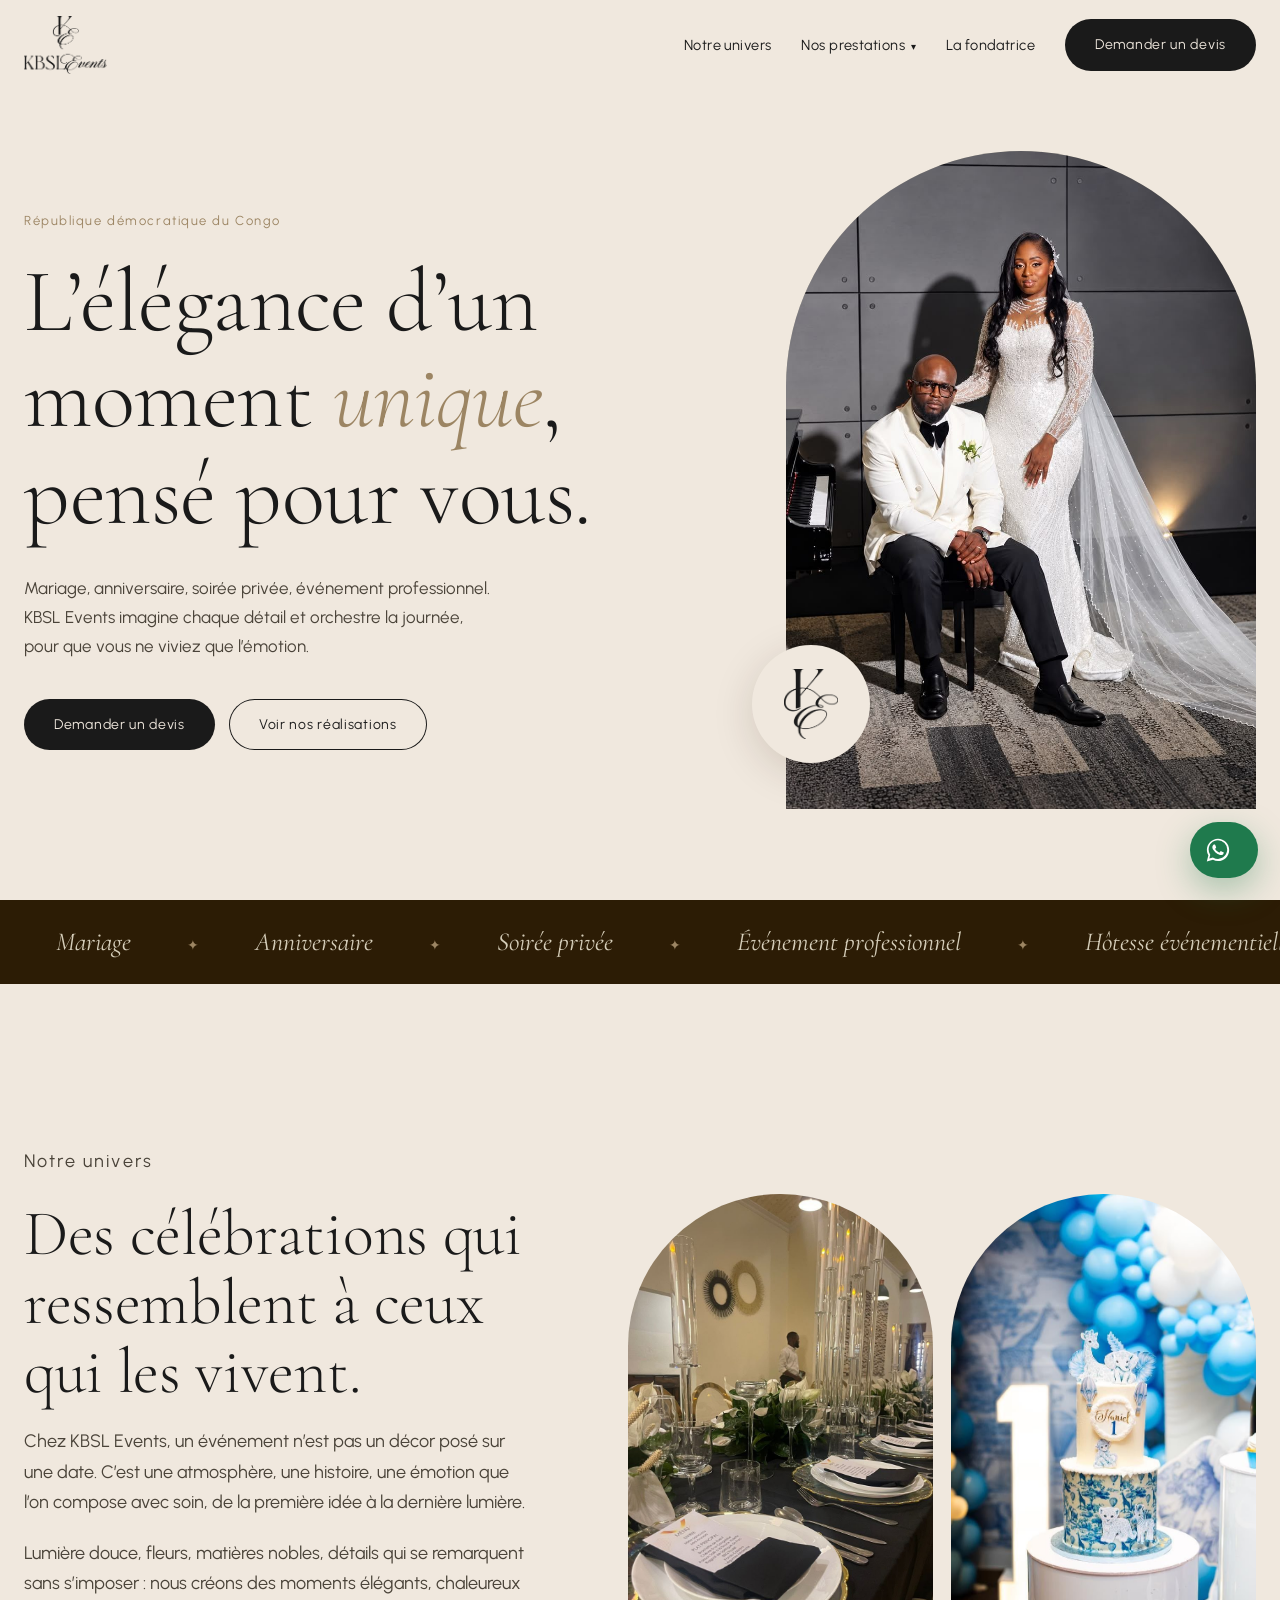
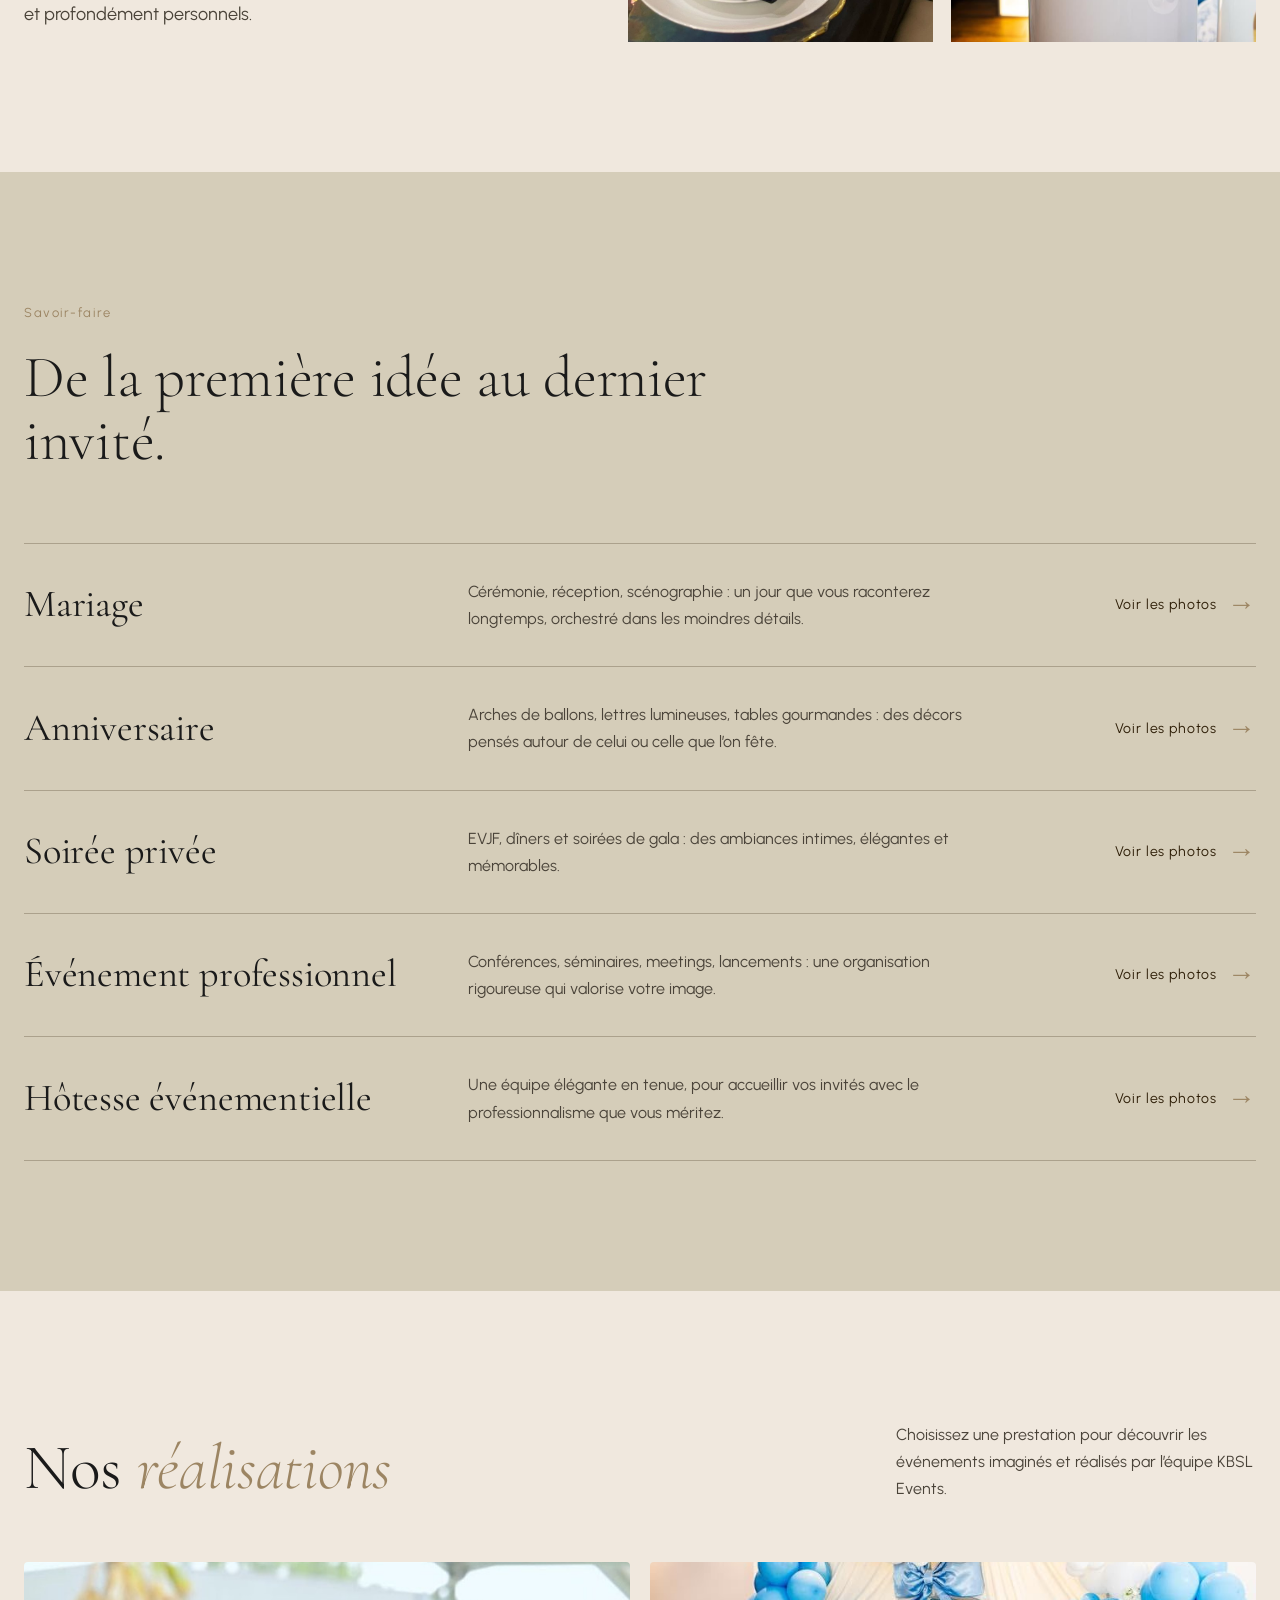
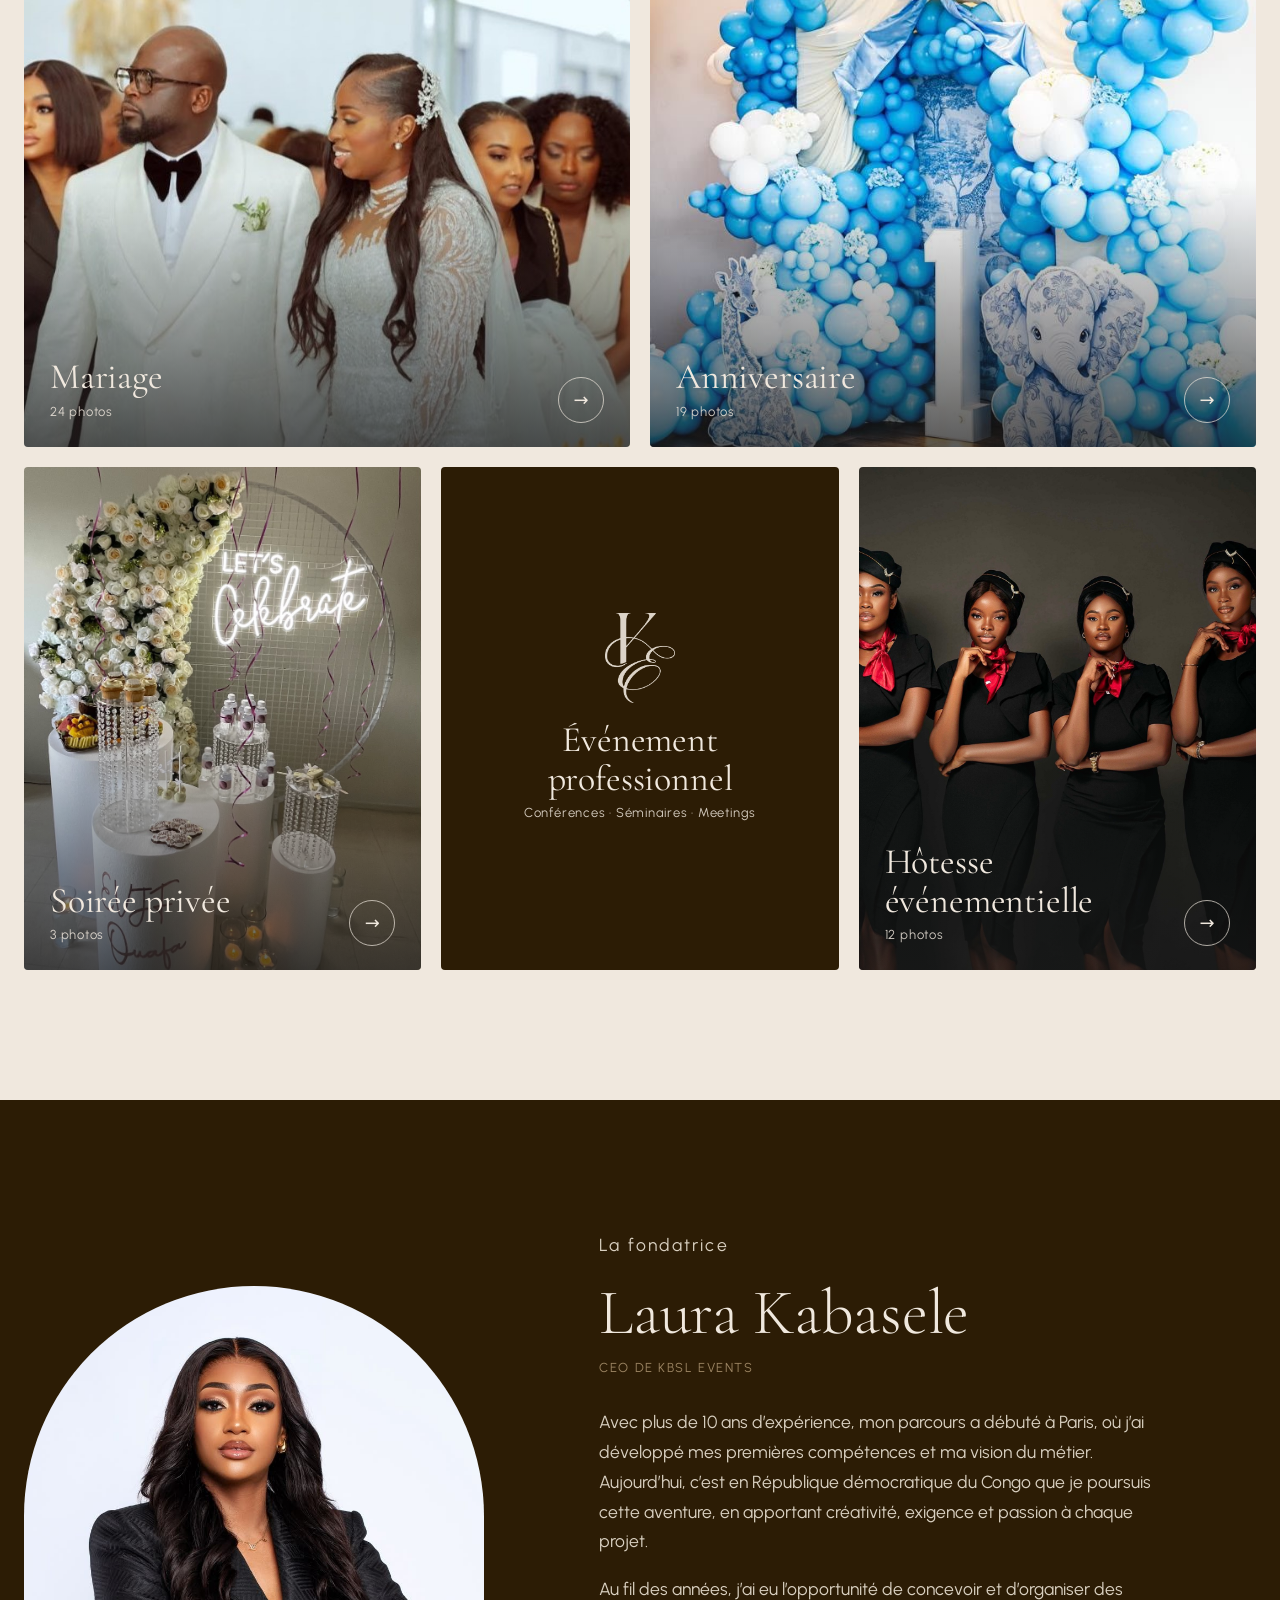
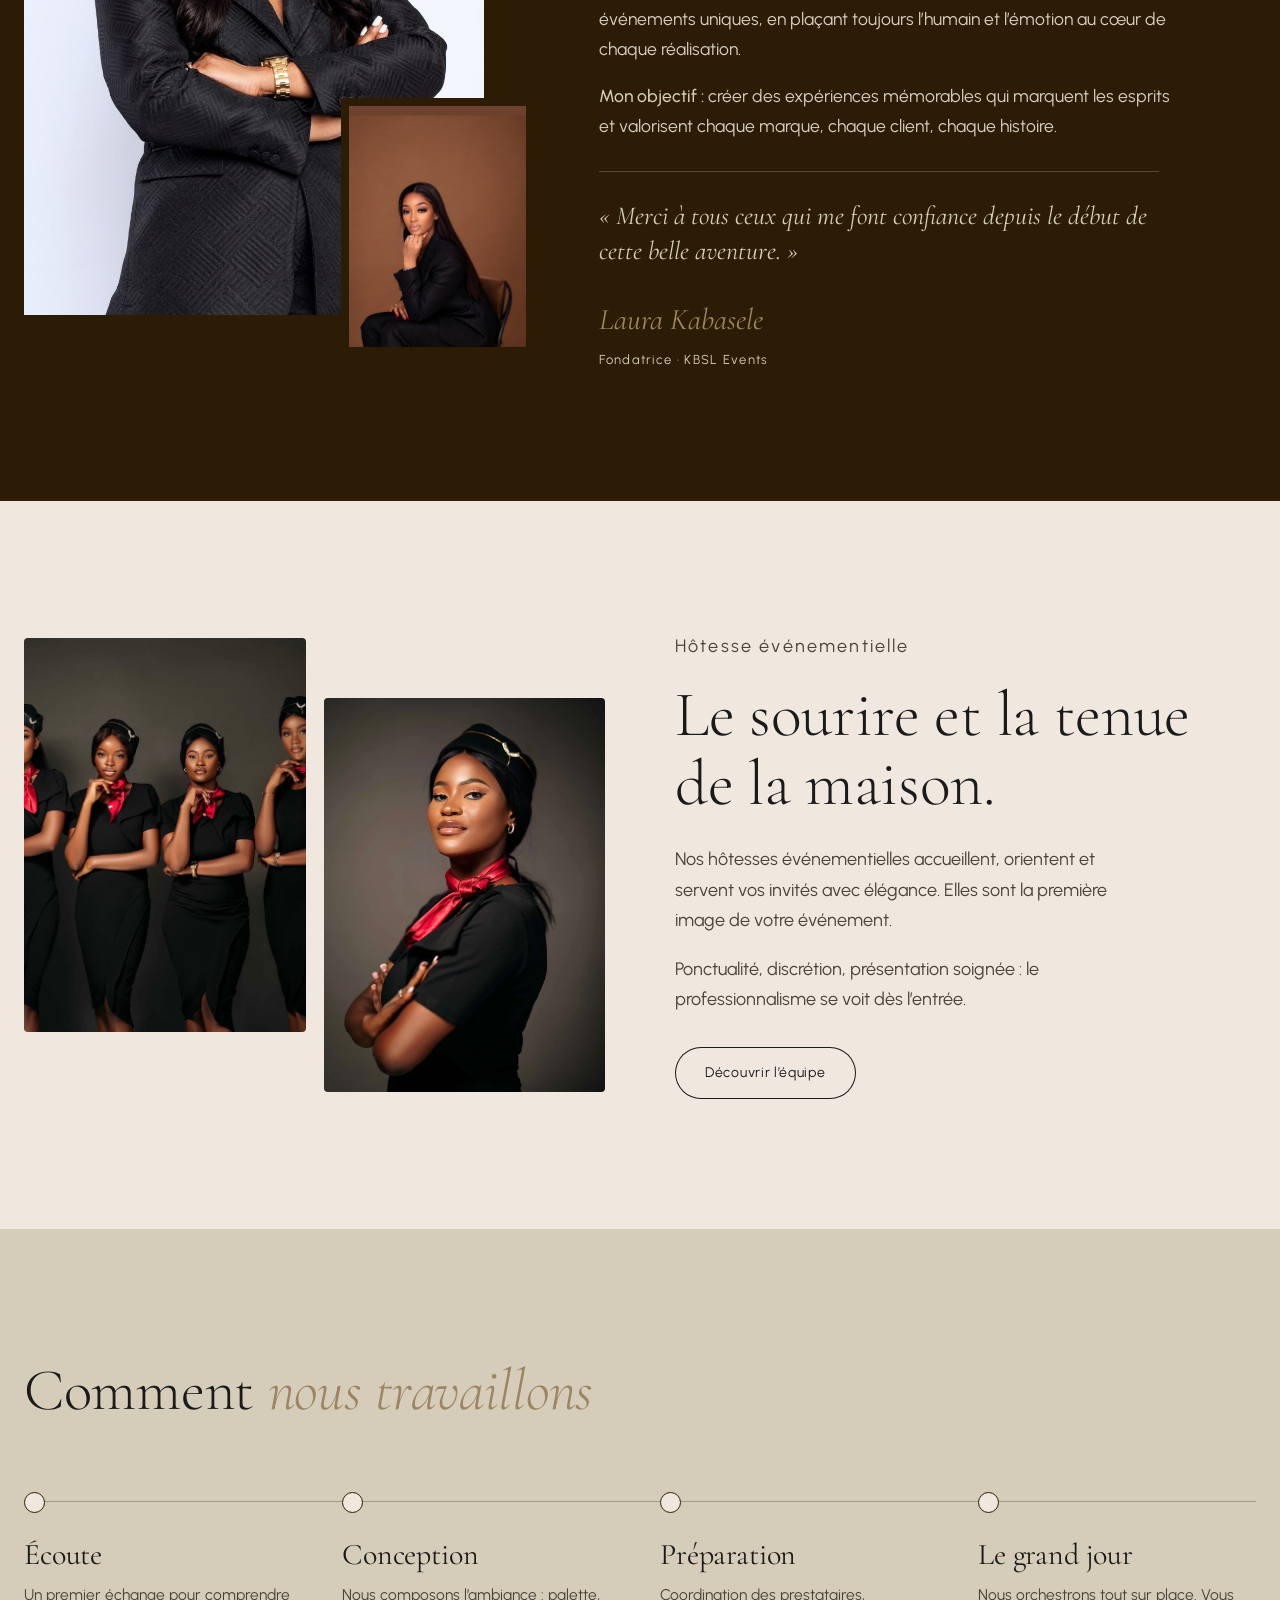
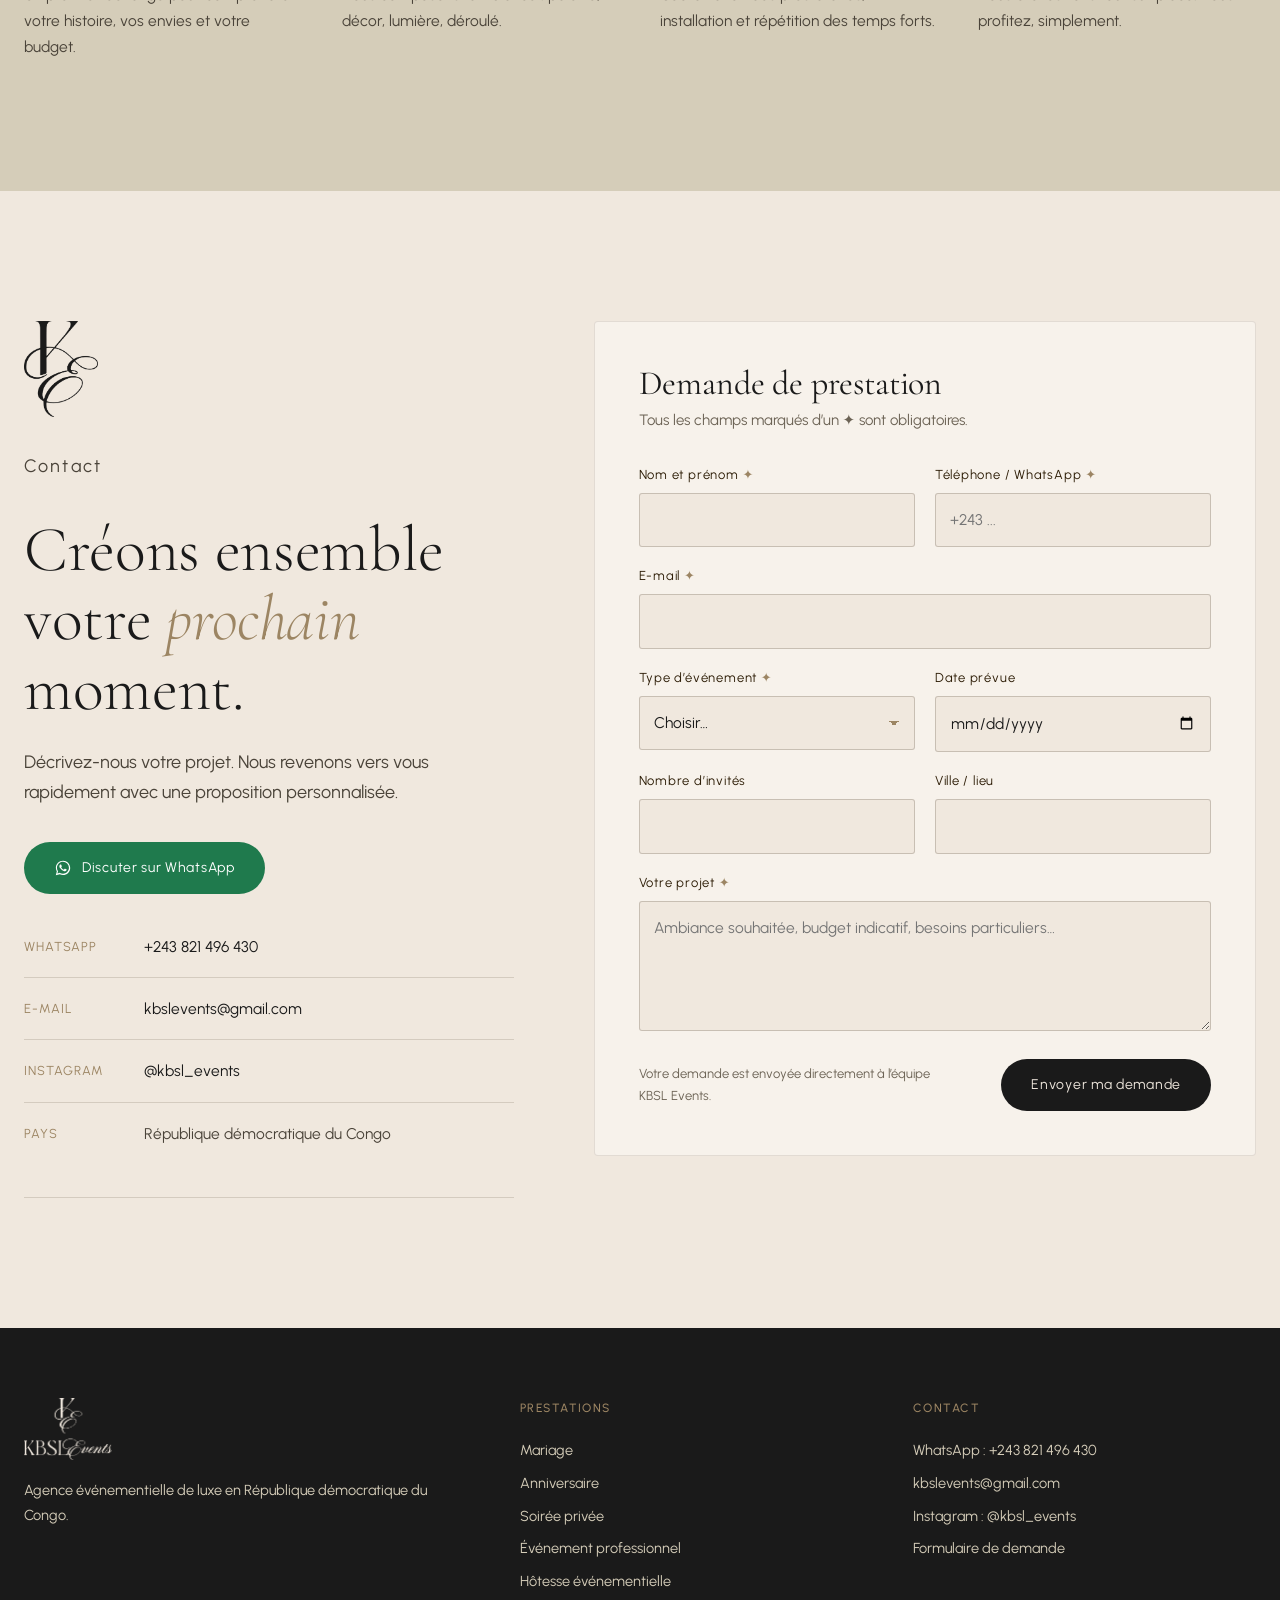
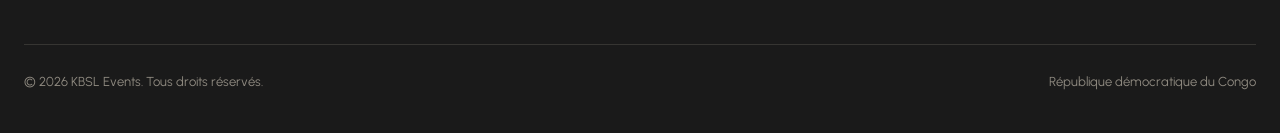
==== commit 2f3662ff: "Hôtesses : nouvelles photos, retrait de la photo avec Laura ; suppression de « Événements sur mesure" ====
--- a/index.html
+++ b/index.html
@@ -24,7 +24,7 @@
       <a href="#univers">Notre univers</a>
       <div class="drop">
         <button type="button" aria-haspopup="true">Nos prestations<span>▾</span></button>
-        <div class="drop-menu"><a href="mariage.html">Mariage<small>24 photos</small></a><a href="anniversaire.html">Anniversaire<small>19 photos</small></a><a href="soiree-privee.html">Soirée privée<small>3 photos</small></a><a href="evenement-professionnel.html">Événement professionnel<small>Galerie à venir</small></a><a href="hotesse-evenementielle.html">Hôtesse événementielle<small>8 photos</small></a></div>
+        <div class="drop-menu"><a href="mariage.html">Mariage<small>24 photos</small></a><a href="anniversaire.html">Anniversaire<small>19 photos</small></a><a href="soiree-privee.html">Soirée privée<small>3 photos</small></a><a href="evenement-professionnel.html">Événement professionnel<small>Galerie à venir</small></a><a href="hotesse-evenementielle.html">Hôtesse événementielle<small>12 photos</small></a></div>
       </div>
       <a href="#fondatrice">La fondatrice</a>
       <a class="btn" href="#contact">Demander un devis</a>
@@ -45,7 +45,7 @@
 <header class="hero" id="top">
   <div class="wrap hero-grid">
     <div>
-      <p class="eyebrow load" style="--d:0">République démocratique du Congo · Événements sur mesure</p>
+      <p class="eyebrow load" style="--d:0">République démocratique du Congo</p>
       <h1 class="load" style="--d:1">L’élégance d’un moment <em>unique</em>, pensé pour vous.</h1>
       <p class="lead load" style="--d:3">Mariage, anniversaire, soirée privée, événement professionnel. KBSL Events imagine chaque détail et orchestre la journée, pour que vous ne viviez que l’émotion.</p>
       <div class="hero-cta load" style="--d:4">
@@ -91,7 +91,7 @@
       <h2 class="sr">Nos <em>réalisations</em></h2>
       <p class="sr">Choisissez une prestation pour découvrir les événements imaginés et réalisés par l’équipe KBSL Events.</p>
     </div>
-    <div class="cats"><a class="cat sr-img" href="mariage.html"><img src="images/planner-01.jpg" alt="Mariage organisé par KBSL Events" loading="lazy"><div class="cap"><div><h3>Mariage</h3><small>24 photos</small></div><span class="go">→</span></div></a><a class="cat sr-img" href="anniversaire.html"><img src="images/anniv-01.jpg" alt="Anniversaire organisé par KBSL Events" loading="lazy"><div class="cap"><div><h3>Anniversaire</h3><small>19 photos</small></div><span class="go">→</span></div></a><a class="cat sr-img" href="soiree-privee.html"><img src="images/evjf.jpeg" alt="Soirée privée organisé par KBSL Events" loading="lazy"><div class="cap"><div><h3>Soirée privée</h3><small>3 photos</small></div><span class="go">→</span></div></a><a class="cat typo sr-img" href="evenement-professionnel.html"><div><img class="mono" src="images/monogram-light.png" alt=""><h3>Événement professionnel</h3><small>Conférences · Séminaires · Meetings</small></div></a><a class="cat sr-img" href="hotesse-evenementielle.html"><img src="images/hotesse-04.jpg" alt="Hôtesse événementielle organisé par KBSL Events" loading="lazy"><div class="cap"><div><h3>Hôtesse événementielle</h3><small>8 photos</small></div><span class="go">→</span></div></a></div>
+    <div class="cats"><a class="cat sr-img" href="mariage.html"><img src="images/planner-01.jpg" alt="Mariage organisé par KBSL Events" loading="lazy"><div class="cap"><div><h3>Mariage</h3><small>24 photos</small></div><span class="go">→</span></div></a><a class="cat sr-img" href="anniversaire.html"><img src="images/anniv-01.jpg" alt="Anniversaire organisé par KBSL Events" loading="lazy"><div class="cap"><div><h3>Anniversaire</h3><small>19 photos</small></div><span class="go">→</span></div></a><a class="cat sr-img" href="soiree-privee.html"><img src="images/evjf.jpeg" alt="Soirée privée organisé par KBSL Events" loading="lazy"><div class="cap"><div><h3>Soirée privée</h3><small>3 photos</small></div><span class="go">→</span></div></a><a class="cat typo sr-img" href="evenement-professionnel.html"><div><img class="mono" src="images/monogram-light.png" alt=""><h3>Événement professionnel</h3><small>Conférences · Séminaires · Meetings</small></div></a><a class="cat sr-img" href="hotesse-evenementielle.html"><img src="images/hotesse-04.jpg" alt="Hôtesse événementielle organisé par KBSL Events" loading="lazy"><div class="cap"><div><h3>Hôtesse événementielle</h3><small>12 photos</small></div><span class="go">→</span></div></a></div>
   </div>
 </section>
 
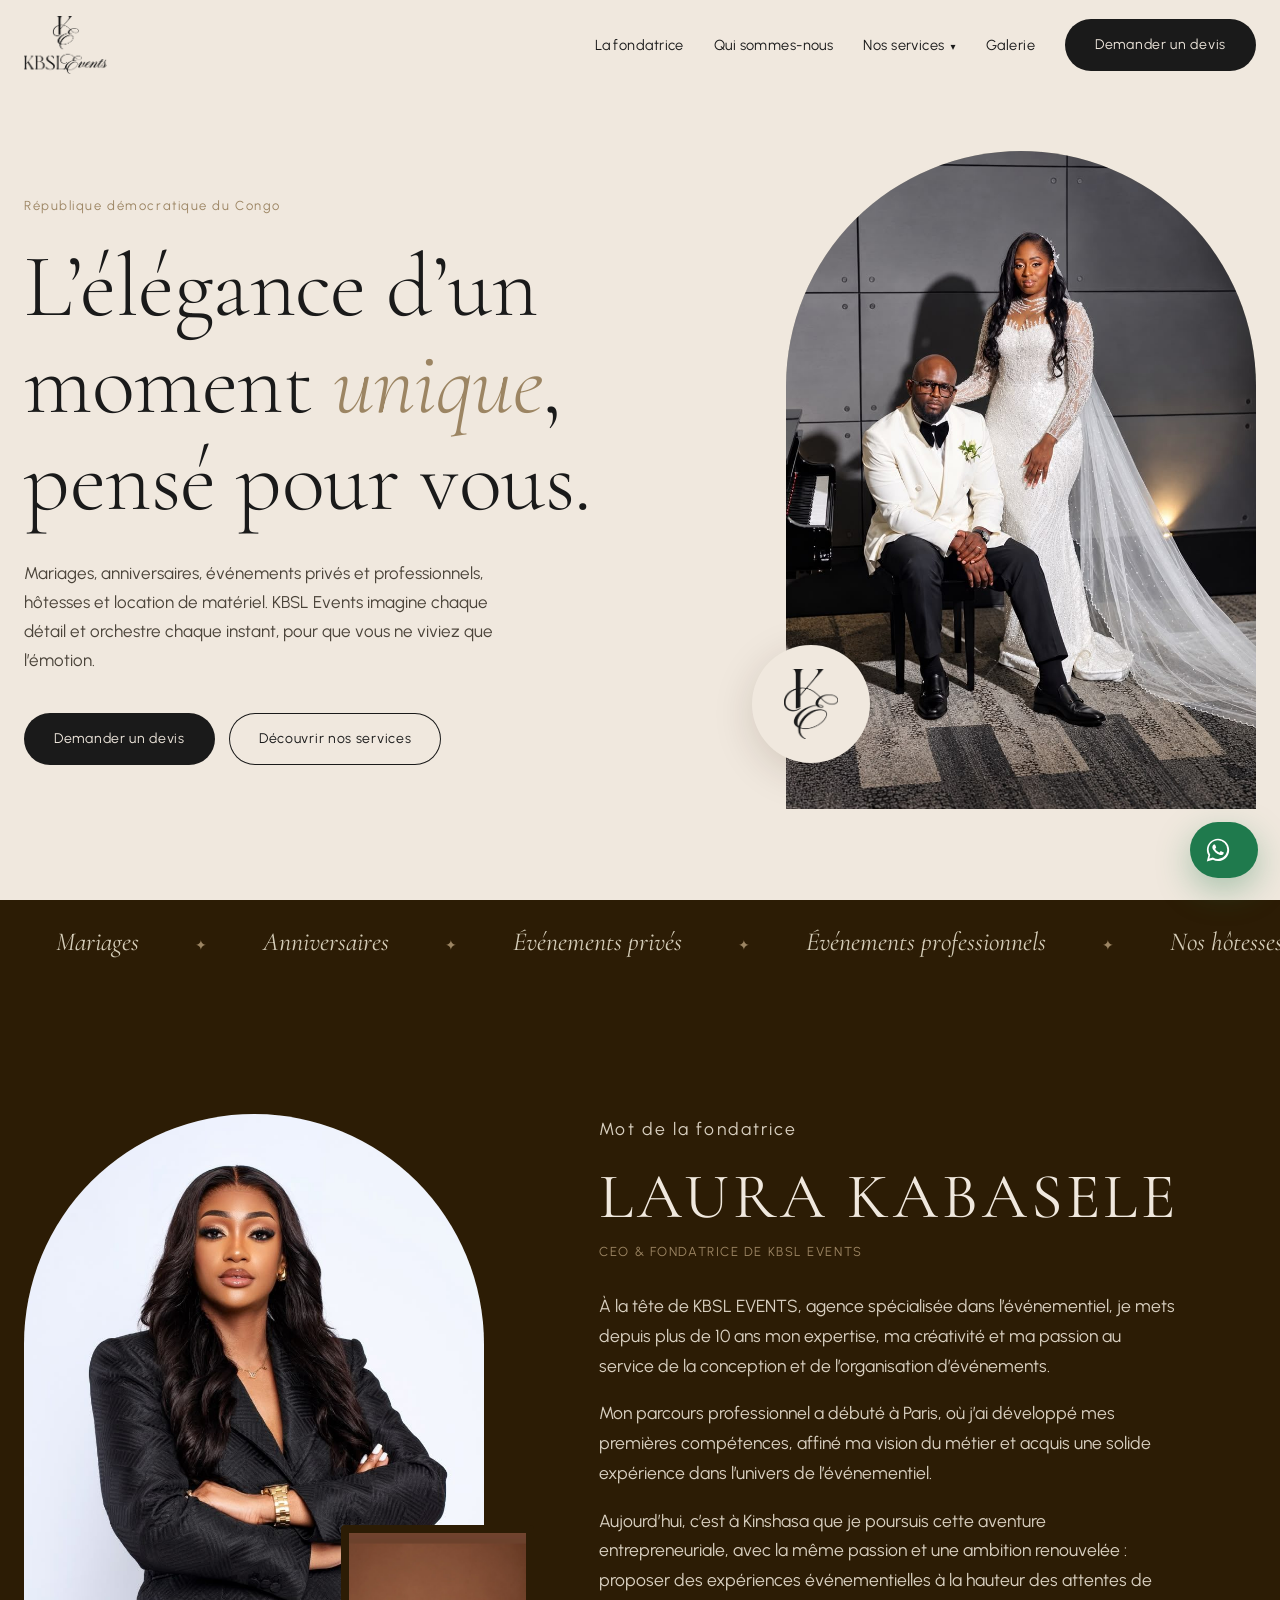
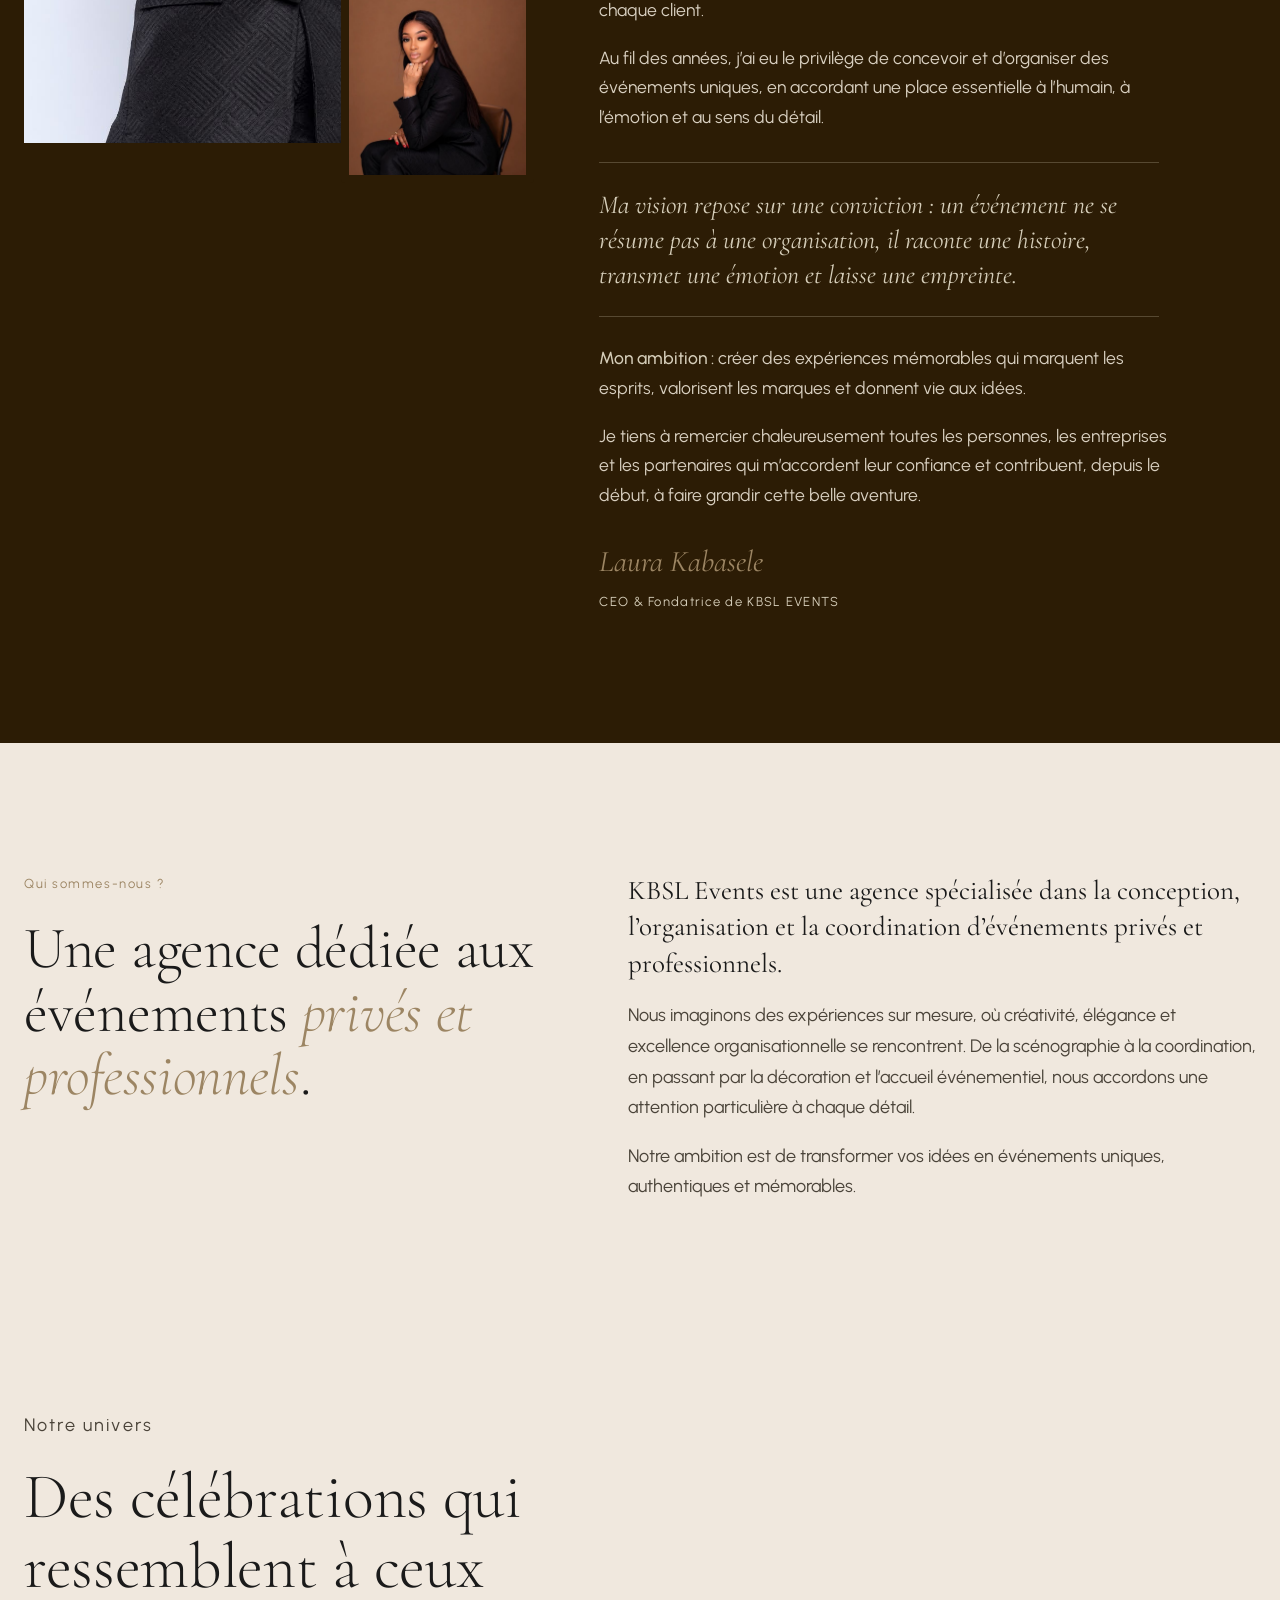
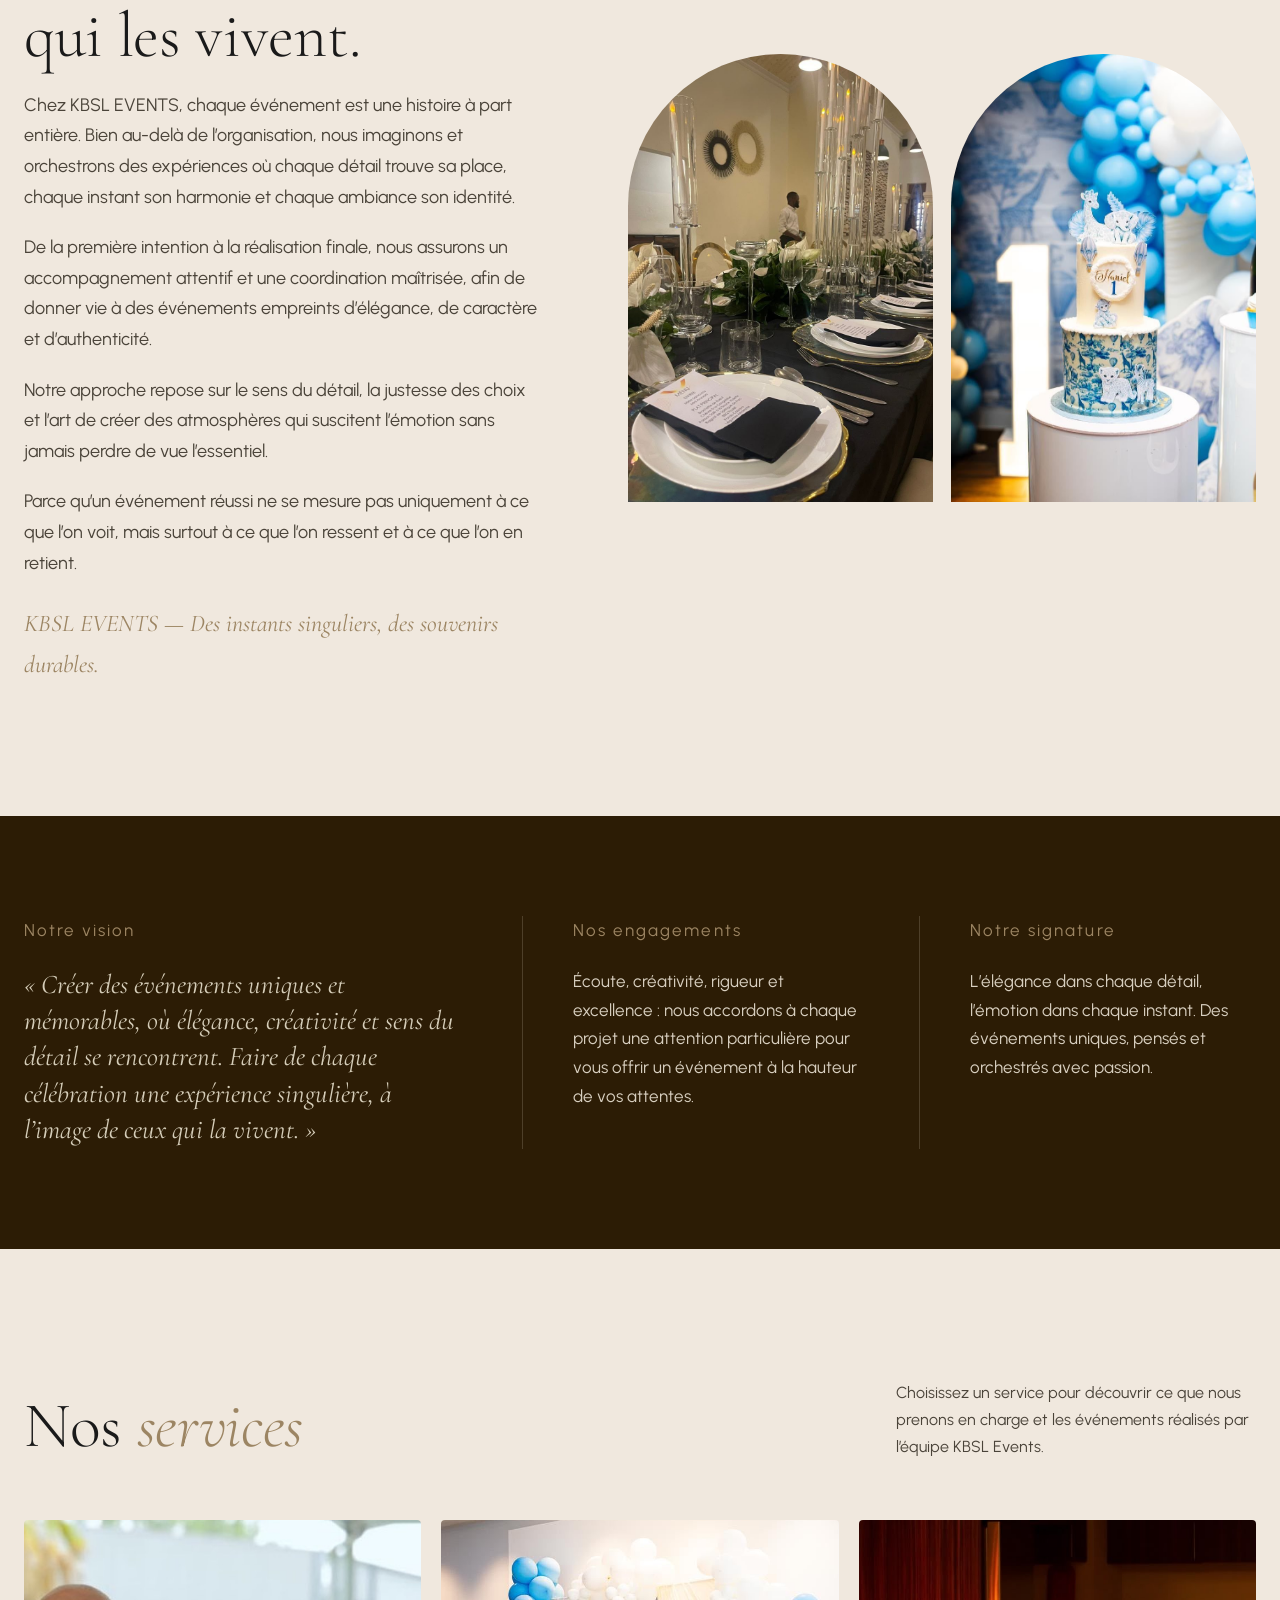
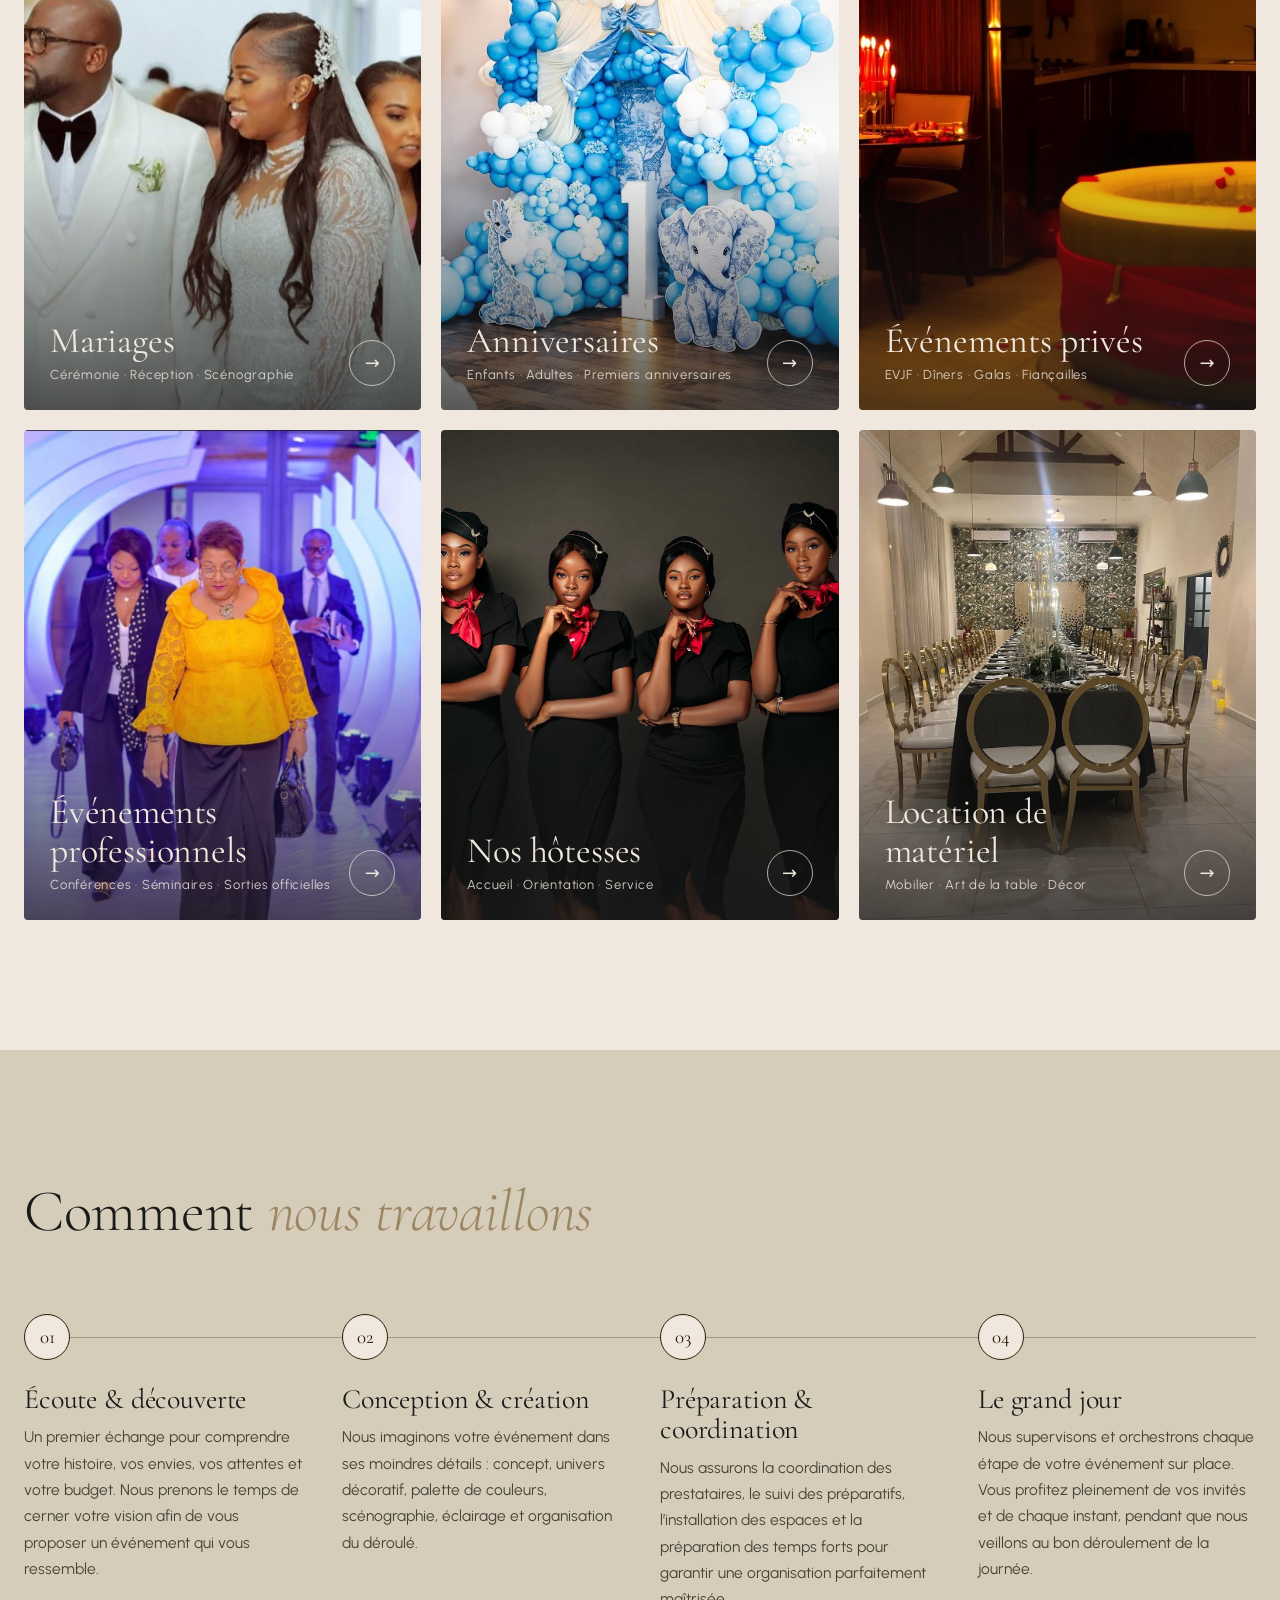
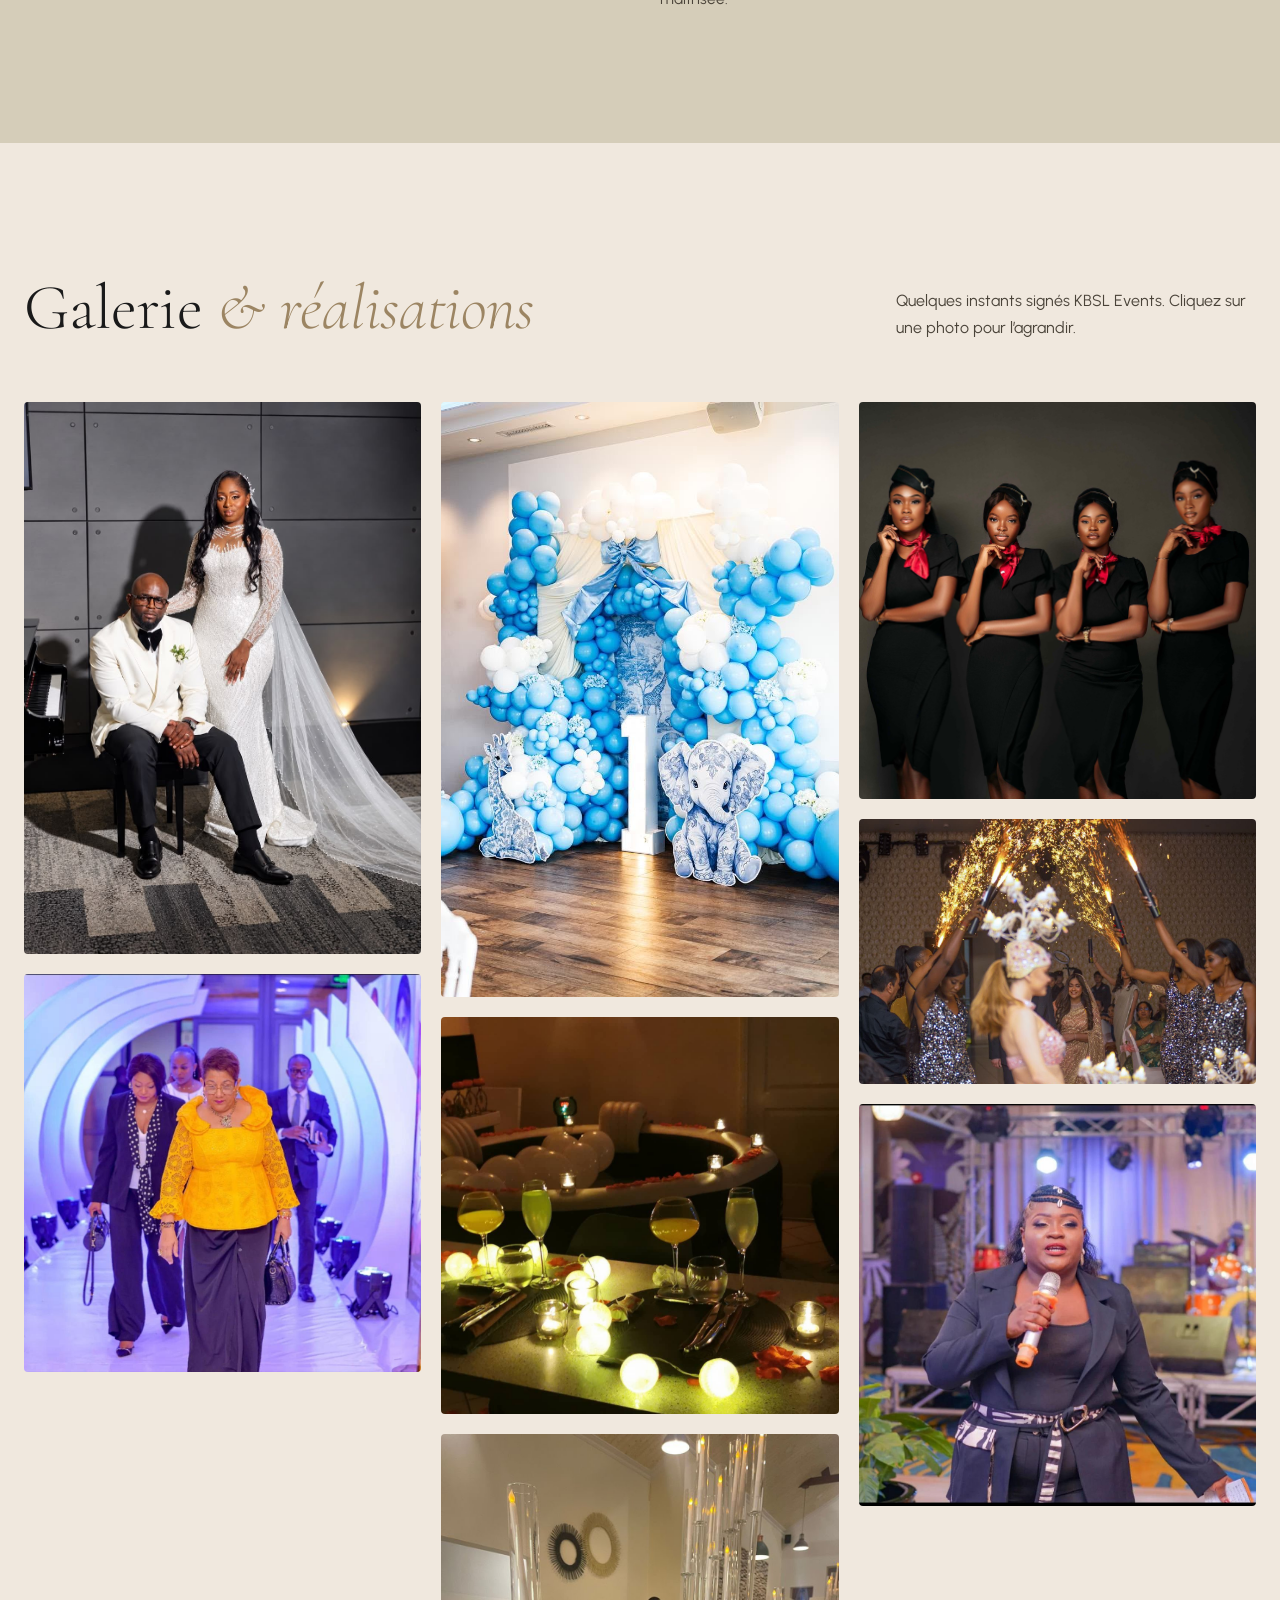
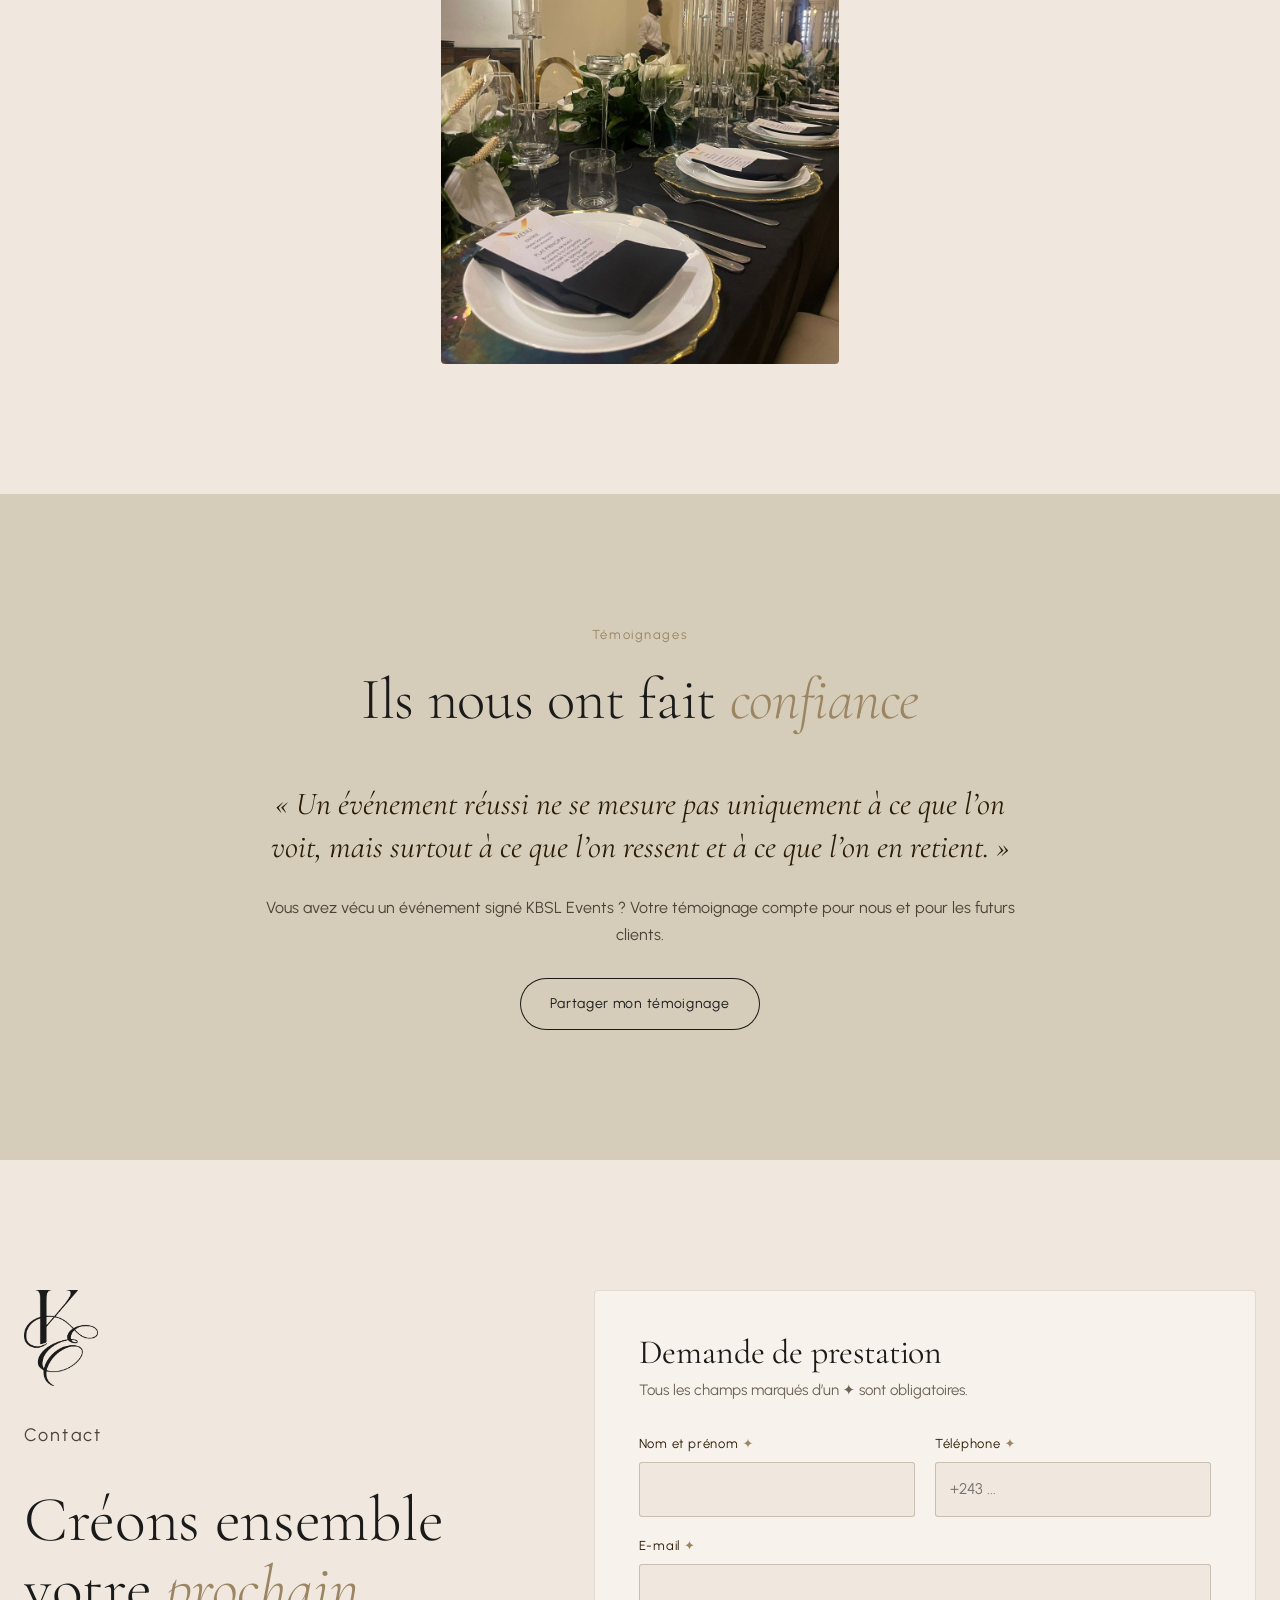
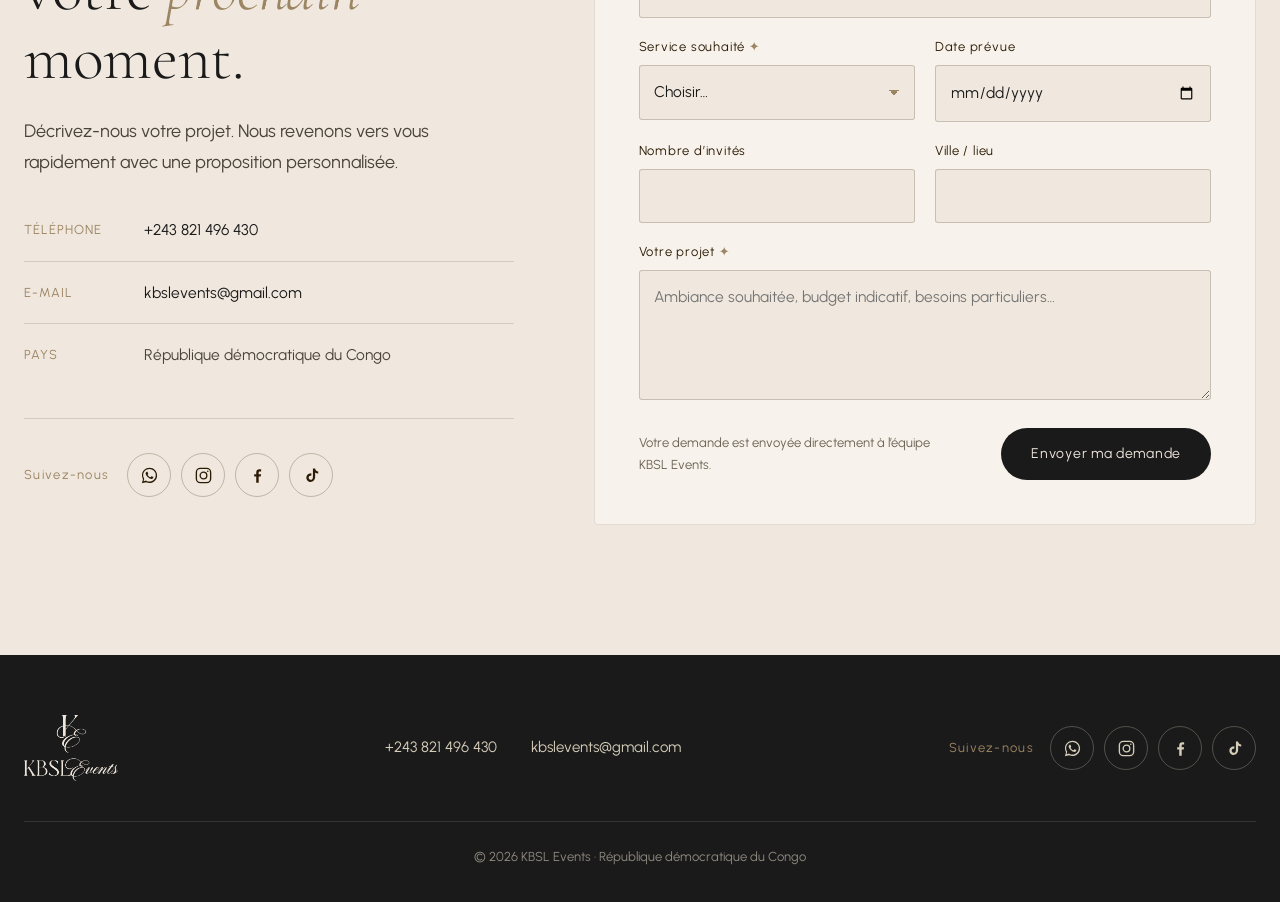
==== commit 2838b80d: "Nouvelle structure selon le plan de la cliente - Mot de la fondatrice (LAURA KABASELE), Qui sommes-n" ====
--- a/index.html
+++ b/index.html
@@ -3,10 +3,10 @@
 <head>
 <meta charset="utf-8">
 <meta name="viewport" content="width=device-width, initial-scale=1">
-<title>KBSL Events | Agence événementielle de luxe en République démocratique du Congo</title>
-<meta name="description" content="KBSL Events conçoit et orchestre mariages, anniversaires, soirées privées et événements professionnels en République démocratique du Congo.">
-<meta property="og:title" content="KBSL Events | Agence événementielle de luxe en République démocratique du Congo">
-<meta property="og:description" content="KBSL Events conçoit et orchestre mariages, anniversaires, soirées privées et événements professionnels en République démocratique du Congo.">
+<title>KBSL Events | Agence événementielle en République démocratique du Congo</title>
+<meta name="description" content="KBSL Events conçoit, organise et coordonne mariages, anniversaires, événements privés et professionnels en République démocratique du Congo.">
+<meta property="og:title" content="KBSL Events | Agence événementielle en République démocratique du Congo">
+<meta property="og:description" content="KBSL Events conçoit, organise et coordonne mariages, anniversaires, événements privés et professionnels en République démocratique du Congo.">
 <meta property="og:image" content="images/planner-02.jpg">
 <meta name="theme-color" content="#F0E8DE">
 <link rel="icon" href="images/monogram-dark.png">
@@ -21,12 +21,13 @@
   <div class="wrap">
     <a href="index.html" class="brand" aria-label="KBSL Events, accueil"><img src="images/logo-full-dark.png" alt="KBSL Events" width="1423" height="1000"></a>
     <div class="links">
-      <a href="#univers">Notre univers</a>
+      <a href="#fondatrice">La fondatrice</a>
+      <a href="#qui-sommes-nous">Qui sommes-nous</a>
       <div class="drop">
-        <button type="button" aria-haspopup="true">Nos prestations<span>▾</span></button>
-        <div class="drop-menu"><a href="mariage.html">Mariage<small>24 photos</small></a><a href="anniversaire.html">Anniversaire<small>19 photos</small></a><a href="soiree-privee.html">Soirée privée<small>3 photos</small></a><a href="evenement-professionnel.html">Événement professionnel<small>Galerie à venir</small></a><a href="hotesse-evenementielle.html">Hôtesse événementielle<small>12 photos</small></a></div>
-      </div>
-      <a href="#fondatrice">La fondatrice</a>
+        <button type="button" aria-haspopup="true">Nos services<span>▾</span></button>
+        <div class="drop-menu"><a href="mariage.html">Mariages</a><a href="anniversaire.html">Anniversaires</a><a href="evenement-prive.html">Événements privés</a><a href="evenement-professionnel.html">Événements professionnels</a><a href="nos-hotesses.html">Nos hôtesses</a><a href="location-materiel.html">Location de matériel</a></div>
+      </div>
+      <a href="#galerie">Galerie</a>
       <a class="btn" href="#contact">Demander un devis</a>
     </div>
     <button class="burger" aria-label="Ouvrir le menu" aria-expanded="false"><i></i><i></i><i></i></button>
@@ -34,10 +35,13 @@
 </nav>
 <div class="mobile-menu">
   <a href="index.html">Accueil</a>
-  <p>NOS PRESTATIONS</p>
-  <a href="mariage.html">Mariage</a><a href="anniversaire.html">Anniversaire</a><a href="soiree-privee.html">Soirée privée</a><a href="evenement-professionnel.html">Événement professionnel</a><a href="hotesse-evenementielle.html">Hôtesse événementielle</a>
+  <a href="#fondatrice">Mot de la fondatrice</a>
+  <a href="#qui-sommes-nous">Qui sommes-nous</a>
+  <p>NOS SERVICES</p>
+  <a href="mariage.html">Mariages</a><a href="anniversaire.html">Anniversaires</a><a href="evenement-prive.html">Événements privés</a><a href="evenement-professionnel.html">Événements professionnels</a><a href="nos-hotesses.html">Nos hôtesses</a><a href="location-materiel.html">Location de matériel</a>
   <p>LA MAISON</p>
-  <a href="#fondatrice">La fondatrice</a>
+  <a href="#galerie">Galerie</a>
+  <a href="#temoignages">Témoignages</a>
   <a href="#contact">Contact</a>
   <a class="btn" href="#contact">Demander un devis</a>
 </div>
@@ -47,10 +51,10 @@
     <div>
       <p class="eyebrow load" style="--d:0">République démocratique du Congo</p>
       <h1 class="load" style="--d:1">L’élégance d’un moment <em>unique</em>, pensé pour vous.</h1>
-      <p class="lead load" style="--d:3">Mariage, anniversaire, soirée privée, événement professionnel. KBSL Events imagine chaque détail et orchestre la journée, pour que vous ne viviez que l’émotion.</p>
+      <p class="lead load" style="--d:3">Mariages, anniversaires, événements privés et professionnels, hôtesses et location de matériel. KBSL Events imagine chaque détail et orchestre chaque instant, pour que vous ne viviez que l’émotion.</p>
       <div class="hero-cta load" style="--d:4">
         <a class="btn" href="#contact">Demander un devis</a>
-        <a class="btn ghost" href="#realisations">Voir nos réalisations</a>
+        <a class="btn ghost" href="#services">Découvrir nos services</a>
       </div>
     </div>
     <div class="hero-wrap load" style="--d:2">
@@ -60,15 +64,51 @@
   </div>
 </header>
 
-<div class="marquee" aria-hidden="true"><div class="marquee-track"><span>Mariage</span><span>Anniversaire</span><span>Soirée privée</span><span>Événement professionnel</span><span>Hôtesse événementielle</span><span>Décoration</span><span>Mariage</span><span>Anniversaire</span><span>Soirée privée</span><span>Événement professionnel</span><span>Hôtesse événementielle</span><span>Décoration</span></div></div>
+<div class="marquee" aria-hidden="true"><div class="marquee-track"><span>Mariages</span><span>Anniversaires</span><span>Événements privés</span><span>Événements professionnels</span><span>Nos hôtesses</span><span>Location de matériel</span><span>Mariages</span><span>Anniversaires</span><span>Événements privés</span><span>Événements professionnels</span><span>Nos hôtesses</span><span>Location de matériel</span></div></div>
+
+<section class="founder" id="fondatrice">
+  <div class="wrap founder-grid">
+    <div class="founder-visual"><div class="arch sr-img"><img src="images/laura-04.jpg" alt="Laura Kabasele, CEO et fondatrice de KBSL Events" loading="lazy" style="object-position:center 15%"></div><div class="founder-inset sr-img"><img src="images/laura-05.jpg" alt="Portrait de Laura Kabasele" loading="lazy"></div></div>
+    <div class="sr">
+      <p class="eyebrow">Mot de la fondatrice</p>
+      <h2 class="founder-name">LAURA KABASELE</h2>
+      <p class="role">CEO &amp; FONDATRICE DE KBSL EVENTS</p>
+      <p>À la tête de KBSL EVENTS, agence spécialisée dans l’événementiel, je mets depuis plus de 10 ans mon expertise, ma créativité et ma passion au service de la conception et de l’organisation d’événements.</p>
+      <p>Mon parcours professionnel a débuté à Paris, où j’ai développé mes premières compétences, affiné ma vision du métier et acquis une solide expérience dans l’univers de l’événementiel.</p>
+      <p>Aujourd’hui, c’est à Kinshasa que je poursuis cette aventure entrepreneuriale, avec la même passion et une ambition renouvelée : proposer des expériences événementielles à la hauteur des attentes de chaque client.</p>
+      <p>Au fil des années, j’ai eu le privilège de concevoir et d’organiser des événements uniques, en accordant une place essentielle à l’humain, à l’émotion et au sens du détail.</p>
+      <blockquote>Ma vision repose sur une conviction : un événement ne se résume pas à une organisation, il raconte une histoire, transmet une émotion et laisse une empreinte.</blockquote>
+      <p><strong class="hl">Mon ambition :</strong> créer des expériences mémorables qui marquent les esprits, valorisent les marques et donnent vie aux idées.</p>
+      <p>Je tiens à remercier chaleureusement toutes les personnes, les entreprises et les partenaires qui m’accordent leur confiance et contribuent, depuis le début, à faire grandir cette belle aventure.</p>
+      <div class="sign">Laura Kabasele<small>CEO &amp; Fondatrice de KBSL EVENTS</small></div>
+    </div>
+  </div>
+</section>
+
+<section class="about" id="qui-sommes-nous">
+  <div class="wrap about-grid">
+    <div class="sr">
+      <p class="eyebrow">Qui sommes-nous ?</p>
+      <h2>Une agence dédiée aux événements <em>privés et professionnels</em>.</h2>
+    </div>
+    <div class="sr about-text">
+      <p>KBSL Events est une agence spécialisée dans la conception, l’organisation et la coordination d’événements privés et professionnels.</p>
+      <p>Nous imaginons des expériences sur mesure, où créativité, élégance et excellence organisationnelle se rencontrent. De la scénographie à la coordination, en passant par la décoration et l’accueil événementiel, nous accordons une attention particulière à chaque détail.</p>
+      <p>Notre ambition est de transformer vos idées en événements uniques, authentiques et mémorables.</p>
+    </div>
+  </div>
+</section>
 
 <section class="concept" id="univers">
   <div class="wrap concept-grid">
     <div class="sr">
       <p class="eyebrow">Notre univers</p>
       <h2>Des célébrations qui ressemblent à ceux qui les vivent.</h2>
-      <p>Chez KBSL Events, un événement n’est pas un décor posé sur une date. C’est une atmosphère, une histoire, une émotion que l’on compose avec soin, de la première idée à la dernière lumière.</p>
-      <p>Lumière douce, fleurs, matières nobles, détails qui se remarquent sans s’imposer : nous créons des moments élégants, chaleureux et profondément personnels.</p>
+      <p>Chez KBSL EVENTS, chaque événement est une histoire à part entière. Bien au-delà de l’organisation, nous imaginons et orchestrons des expériences où chaque détail trouve sa place, chaque instant son harmonie et chaque ambiance son identité.</p>
+      <p>De la première intention à la réalisation finale, nous assurons un accompagnement attentif et une coordination maîtrisée, afin de donner vie à des événements empreints d’élégance, de caractère et d’authenticité.</p>
+      <p>Notre approche repose sur le sens du détail, la justesse des choix et l’art de créer des atmosphères qui suscitent l’émotion sans jamais perdre de vue l’essentiel.</p>
+      <p>Parce qu’un événement réussi ne se mesure pas uniquement à ce que l’on voit, mais surtout à ce que l’on ressent et à ce que l’on en retient.</p>
+      <p class="tagline">KBSL EVENTS — Des instants singuliers, des souvenirs durables.</p>
     </div>
     <div class="concept-img">
       <div class="arch sr-img"><img src="images/mariage-17.jpg" alt="Table de mariage dressée, chaises dorées et chandeliers" loading="lazy"></div>
@@ -77,65 +117,49 @@
   </div>
 </section>
 
-<section class="pillars" id="savoir-faire">
-  <div class="wrap">
-    <p class="eyebrow sr">Savoir-faire</p>
-    <h2 class="sr">De la première idée au dernier invité.</h2>
-    <div class="pillar-list"><a class="pillar sr" href="mariage.html"><h3>Mariage</h3><p>Cérémonie, réception, scénographie : un jour que vous raconterez longtemps, orchestré dans les moindres détails.</p><span class="arr">Voir les photos <b>→</b></span></a><a class="pillar sr" href="anniversaire.html"><h3>Anniversaire</h3><p>Arches de ballons, lettres lumineuses, tables gourmandes : des décors pensés autour de celui ou celle que l’on fête.</p><span class="arr">Voir les photos <b>→</b></span></a><a class="pillar sr" href="soiree-privee.html"><h3>Soirée privée</h3><p>EVJF, dîners et soirées de gala : des ambiances intimes, élégantes et mémorables.</p><span class="arr">Voir les photos <b>→</b></span></a><a class="pillar sr" href="evenement-professionnel.html"><h3>Événement professionnel</h3><p>Conférences, séminaires, meetings, lancements : une organisation rigoureuse qui valorise votre image.</p><span class="arr">Voir les photos <b>→</b></span></a><a class="pillar sr" href="hotesse-evenementielle.html"><h3>Hôtesse événementielle</h3><p>Une équipe élégante en tenue, pour accueillir vos invités avec le professionnalisme que vous méritez.</p><span class="arr">Voir les photos <b>→</b></span></a></div>
-  </div>
-</section>
-
-<section id="realisations">
+<section class="values">
+  <div class="wrap values-grid">
+    <div class="value sr"><p class="eyebrow">Notre vision</p><p class="v-quote">« Créer des événements uniques et mémorables, où élégance, créativité et sens du détail se rencontrent. Faire de chaque célébration une expérience singulière, à l’image de ceux qui la vivent. »</p></div>
+    <div class="value sr"><p class="eyebrow">Nos engagements</p><p>Écoute, créativité, rigueur et excellence : nous accordons à chaque projet une attention particulière pour vous offrir un événement à la hauteur de vos attentes.</p></div>
+    <div class="value sr"><p class="eyebrow">Notre signature</p><p>L’élégance dans chaque détail, l’émotion dans chaque instant. Des événements uniques, pensés et orchestrés avec passion.</p></div>
+  </div>
+</section>
+
+<section id="services">
   <div class="wrap">
     <div class="gal-head">
-      <h2 class="sr">Nos <em>réalisations</em></h2>
-      <p class="sr">Choisissez une prestation pour découvrir les événements imaginés et réalisés par l’équipe KBSL Events.</p>
-    </div>
-    <div class="cats"><a class="cat sr-img" href="mariage.html"><img src="images/planner-01.jpg" alt="Mariage organisé par KBSL Events" loading="lazy"><div class="cap"><div><h3>Mariage</h3><small>24 photos</small></div><span class="go">→</span></div></a><a class="cat sr-img" href="anniversaire.html"><img src="images/anniv-01.jpg" alt="Anniversaire organisé par KBSL Events" loading="lazy"><div class="cap"><div><h3>Anniversaire</h3><small>19 photos</small></div><span class="go">→</span></div></a><a class="cat sr-img" href="soiree-privee.html"><img src="images/evjf.jpeg" alt="Soirée privée organisé par KBSL Events" loading="lazy"><div class="cap"><div><h3>Soirée privée</h3><small>3 photos</small></div><span class="go">→</span></div></a><a class="cat typo sr-img" href="evenement-professionnel.html"><div><img class="mono" src="images/monogram-light.png" alt=""><h3>Événement professionnel</h3><small>Conférences · Séminaires · Meetings</small></div></a><a class="cat sr-img" href="hotesse-evenementielle.html"><img src="images/hotesse-04.jpg" alt="Hôtesse événementielle organisé par KBSL Events" loading="lazy"><div class="cap"><div><h3>Hôtesse événementielle</h3><small>12 photos</small></div><span class="go">→</span></div></a></div>
-  </div>
-</section>
-
-<section class="founder" id="fondatrice">
-  <div class="wrap founder-grid">
-    <div class="founder-visual"><div class="arch sr-img"><img src="images/laura-04.jpg" alt="Laura Kabasele, fondatrice et CEO de KBSL Events" loading="lazy" style="object-position:center 15%"></div><div class="founder-inset sr-img"><img src="images/laura-05.jpg" alt="Portrait de Laura Kabasele" loading="lazy"></div></div>
-    <div class="sr">
-      <p class="eyebrow">La fondatrice</p>
-      <h2>Laura Kabasele</h2>
-      <p class="role">CEO DE KBSL EVENTS</p>
-      <p>Avec plus de 10 ans d’expérience, mon parcours a débuté à Paris, où j’ai développé mes premières compétences et ma vision du métier. Aujourd’hui, c’est en République démocratique du Congo que je poursuis cette aventure, en apportant créativité, exigence et passion à chaque projet.</p>
-      <p>Au fil des années, j’ai eu l’opportunité de concevoir et d’organiser des événements uniques, en plaçant toujours l’humain et l’émotion au cœur de chaque réalisation.</p>
-      <p><strong style="color:var(--sauge);font-weight:500">Mon objectif :</strong> créer des expériences mémorables qui marquent les esprits et valorisent chaque marque, chaque client, chaque histoire.</p>
-      <blockquote>« Merci à tous ceux qui me font confiance depuis le début de cette belle aventure. »</blockquote>
-      <div class="sign">Laura Kabasele<small>Fondatrice · KBSL Events</small></div>
-    </div>
-  </div>
-</section>
-
-<section class="team" id="equipe">
-  <div class="wrap team-grid">
-    <div class="team-pics">
-      <figure class="frame sr-img"><img src="images/hotesse-04.jpg" alt="Équipe d’hôtesses événementielles KBSL Events" loading="lazy"></figure>
-      <figure class="frame sr-img"><img src="images/hotesse-05.jpg" alt="Hôtesse événementielle KBSL Events" loading="lazy"></figure>
-    </div>
-    <div class="sr">
-      <p class="eyebrow">Hôtesse événementielle</p>
-      <h2>Le sourire et la tenue de la maison.</h2>
-      <p>Nos hôtesses événementielles accueillent, orientent et servent vos invités avec élégance. Elles sont la première image de votre événement.</p>
-      <p>Ponctualité, discrétion, présentation soignée : le professionnalisme se voit dès l’entrée.</p>
-      <a class="btn ghost" href="hotesse-evenementielle.html">Découvrir l’équipe</a>
-    </div>
+      <h2 class="sr">Nos <em>services</em></h2>
+      <p class="sr">Choisissez un service pour découvrir ce que nous prenons en charge et les événements réalisés par l’équipe KBSL Events.</p>
+    </div>
+    <div class="cats"><a class="cat sr-img" href="mariage.html"><img src="images/planner-01.jpg" alt="Mariages KBSL Events" loading="lazy"><div class="cap"><div><h3>Mariages</h3><small>Cérémonie · Réception · Scénographie</small></div><span class="go">→</span></div></a><a class="cat sr-img" href="anniversaire.html"><img src="images/anniv-01.jpg" alt="Anniversaires KBSL Events" loading="lazy"><div class="cap"><div><h3>Anniversaires</h3><small>Enfants · Adultes · Premiers anniversaires</small></div><span class="go">→</span></div></a><a class="cat sr-img" href="evenement-prive.html"><img src="images/privee-02.jpg" alt="Événements privés KBSL Events" loading="lazy"><div class="cap"><div><h3>Événements privés</h3><small>EVJF · Dîners · Galas · Fiançailles</small></div><span class="go">→</span></div></a><a class="cat sr-img" href="evenement-professionnel.html"><img src="images/pro-12.jpg" alt="Événements professionnels KBSL Events" loading="lazy"><div class="cap"><div><h3>Événements professionnels</h3><small>Conférences · Séminaires · Sorties officielles</small></div><span class="go">→</span></div></a><a class="cat sr-img" href="nos-hotesses.html"><img src="images/hotesse-04.jpg" alt="Nos hôtesses KBSL Events" loading="lazy"><div class="cap"><div><h3>Nos hôtesses</h3><small>Accueil · Orientation · Service</small></div><span class="go">→</span></div></a><a class="cat sr-img" href="location-materiel.html"><img src="images/mariage-21.jpg" alt="Location de matériel KBSL Events" loading="lazy"><div class="cap"><div><h3>Location de matériel</h3><small>Mobilier · Art de la table · Décor</small></div><span class="go">→</span></div></a></div>
   </div>
 </section>
 
 <section class="process">
   <div class="wrap">
     <h2 class="sr">Comment <em>nous travaillons</em></h2>
-    <div class="steps sr">
-      <div class="step"><h3>Écoute</h3><p>Un premier échange pour comprendre votre histoire, vos envies et votre budget.</p></div>
-      <div class="step"><h3>Conception</h3><p>Nous composons l’ambiance : palette, décor, lumière, déroulé.</p></div>
-      <div class="step"><h3>Préparation</h3><p>Coordination des prestataires, installation et répétition des temps forts.</p></div>
-      <div class="step"><h3>Le grand jour</h3><p>Nous orchestrons tout sur place. Vous profitez, simplement.</p></div>
-    </div>
+    <div class="steps sr"><div class="step"><span class="num">01</span><h3>Écoute & découverte</h3><p>Un premier échange pour comprendre votre histoire, vos envies, vos attentes et votre budget. Nous prenons le temps de cerner votre vision afin de vous proposer un événement qui vous ressemble.</p></div><div class="step"><span class="num">02</span><h3>Conception & création</h3><p>Nous imaginons votre événement dans ses moindres détails : concept, univers décoratif, palette de couleurs, scénographie, éclairage et organisation du déroulé.</p></div><div class="step"><span class="num">03</span><h3>Préparation & coordination</h3><p>Nous assurons la coordination des prestataires, le suivi des préparatifs, l’installation des espaces et la préparation des temps forts pour garantir une organisation parfaitement maîtrisée.</p></div><div class="step"><span class="num">04</span><h3>Le grand jour</h3><p>Nous supervisons et orchestrons chaque étape de votre événement sur place. Vous profitez pleinement de vos invités et de chaque instant, pendant que nous veillons au bon déroulement de la journée.</p></div></div>
+  </div>
+</section>
+
+<section id="galerie">
+  <div class="wrap">
+    <div class="gal-head">
+      <h2 class="sr">Galerie <em>&amp; réalisations</em></h2>
+      <p class="sr">Quelques instants signés KBSL Events. Cliquez sur une photo pour l’agrandir.</p>
+    </div>
+    <div class="masonry"><figure class="sr-img"><img src="images/planner-02.jpg" alt="Réalisation KBSL Events, photo 1" loading="lazy" width="921" height="1280"></figure><figure class="sr-img"><img src="images/pro-12.jpg" alt="Réalisation KBSL Events, photo 2" loading="lazy" width="1079" height="1080"></figure><figure class="sr-img"><img src="images/anniv-01.jpg" alt="Réalisation KBSL Events, photo 3" loading="lazy" width="721" height="1080"></figure><figure class="sr-img"><img src="images/privee-03.jpg" alt="Réalisation KBSL Events, photo 4" loading="lazy" width="1080" height="1080"></figure><figure class="sr-img"><img src="images/mariage-17.jpg" alt="Réalisation KBSL Events, photo 5" loading="lazy" width="960" height="1280"></figure><figure class="sr-img"><img src="images/hotesse-04.jpg" alt="Réalisation KBSL Events, photo 6" loading="lazy" width="1600" height="1600"></figure><figure class="sr-img"><img src="images/mariage-08.jpg" alt="Réalisation KBSL Events, photo 7" loading="lazy" width="1280" height="854"></figure><figure class="sr-img"><img src="images/pro-14.jpg" alt="Réalisation KBSL Events, photo 8" loading="lazy" width="1067" height="1080"></figure></div>
+  </div>
+</section>
+<section class="testimonials" id="temoignages">
+  <div class="wrap">
+    <p class="eyebrow sr">Témoignages</p>
+    <h2 class="sr">Ils nous ont fait <em>confiance</em></h2>
+    <div class="testi-invite sr">
+        <p class="testi-quote">« Un événement réussi ne se mesure pas uniquement à ce que l’on voit, mais surtout à ce que l’on ressent et à ce que l’on en retient. »</p>
+        <p>Vous avez vécu un événement signé KBSL Events ? Votre témoignage compte pour nous et pour les futurs clients.</p>
+        <a class="btn ghost" href="https://wa.me/243821496430?text=Bonjour%20KBSL%20Events%2C%20je%20souhaite%20partager%20mon%20t%C3%A9moignage%20sur%20mon%20%C3%A9v%C3%A9nement%20%3A" target="_blank" rel="noopener">Partager mon témoignage</a>
+      </div>
   </div>
 </section>
 <section class="contact" id="contact">
@@ -145,13 +169,12 @@
       <p class="eyebrow">Contact</p>
       <h2>Créons ensemble votre <em>prochain</em> moment.</h2>
       <p>Décrivez-nous votre projet. Nous revenons vers vous rapidement avec une proposition personnalisée.</p>
-      <a class="btn wa" href="https://wa.me/243821496430?text=Bonjour%20KBSL%20Events%2C%20je%20souhaite%20organiser%20un%20%C3%A9v%C3%A9nement%20et%20j%27aimerais%20recevoir%20des%20informations%20sur%20vos%20prestations.%20Merci%20%21" target="_blank" rel="noopener"><svg viewBox="0 0 32 32" aria-hidden="true" fill="currentColor"><path d="M16.04 3C9 3 3.3 8.7 3.3 15.74c0 2.25.6 4.45 1.72 6.38L3.2 29l7.05-1.78a12.7 12.7 0 0 0 5.79 1.4h.01c7.03 0 12.74-5.7 12.74-12.74C28.79 8.7 23.07 3 16.04 3zm0 23.3h-.01c-1.9 0-3.77-.51-5.4-1.48l-.39-.23-4.18 1.06 1.12-4.08-.25-.42a10.56 10.56 0 0 1-1.62-5.62c0-5.85 4.76-10.6 10.62-10.6a10.6 10.6 0 0 1 10.6 10.62c0 5.85-4.76 10.6-10.5 10.6zm5.81-7.94c-.32-.16-1.89-.93-2.18-1.04-.29-.11-.5-.16-.72.16-.21.32-.82 1.04-1 1.25-.19.21-.37.24-.69.08-.32-.16-1.35-.5-2.57-1.59-.95-.85-1.59-1.9-1.78-2.22-.19-.32-.02-.49.14-.65.14-.14.32-.37.48-.56.16-.19.21-.32.32-.53.11-.21.05-.4-.03-.56-.08-.16-.72-1.73-.98-2.37-.26-.62-.52-.54-.72-.55h-.61c-.21 0-.56.08-.85.4-.29.32-1.11 1.09-1.11 2.65s1.14 3.08 1.3 3.29c.16.21 2.24 3.42 5.43 4.8.76.33 1.35.52 1.81.67.76.24 1.45.21 2 .13.61-.09 1.89-.77 2.15-1.52.27-.75.27-1.39.19-1.52-.08-.13-.29-.21-.61-.37z"/></svg>Discuter sur WhatsApp</a>
       <div class="coords">
-        <div><span>WHATSAPP</span><a href="https://wa.me/243821496430?text=Bonjour%20KBSL%20Events%2C%20je%20souhaite%20organiser%20un%20%C3%A9v%C3%A9nement%20et%20j%27aimerais%20recevoir%20des%20informations%20sur%20vos%20prestations.%20Merci%20%21" target="_blank" rel="noopener">+243 821 496 430</a></div>
+        <div><span>TÉLÉPHONE</span><a href="tel:+243821496430">+243 821 496 430</a></div>
         <div><span>E-MAIL</span><a href="mailto:kbslevents@gmail.com">kbslevents@gmail.com</a></div>
-        <div><span>INSTAGRAM</span><a href="https://www.instagram.com/kbsl_events/" target="_blank" rel="noopener">@kbsl_events</a></div>
         <div><span>PAYS</span><p>République démocratique du Congo</p></div>
       </div>
+      <div class="follow"><span>Suivez-nous</span><div class="socials"><a href="https://wa.me/243821496430" target="_blank" rel="noopener" aria-label="KBSL Events sur WhatsApp"><svg viewBox="0 0 32 32" fill="currentColor" aria-hidden="true"><path d="M16.04 3C9 3 3.3 8.7 3.3 15.74c0 2.25.6 4.45 1.72 6.38L3.2 29l7.05-1.78a12.7 12.7 0 0 0 5.79 1.4h.01c7.03 0 12.74-5.7 12.74-12.74C28.79 8.7 23.07 3 16.04 3zm0 23.3h-.01c-1.9 0-3.77-.51-5.4-1.48l-.39-.23-4.18 1.06 1.12-4.08-.25-.42a10.56 10.56 0 0 1-1.62-5.62c0-5.85 4.76-10.6 10.62-10.6a10.6 10.6 0 0 1 10.6 10.62c0 5.85-4.76 10.6-10.5 10.6zm5.81-7.94c-.32-.16-1.89-.93-2.18-1.04-.29-.11-.5-.16-.72.16-.21.32-.82 1.04-1 1.25-.19.21-.37.24-.69.08-.32-.16-1.35-.5-2.57-1.59-.95-.85-1.59-1.9-1.78-2.22-.19-.32-.02-.49.14-.65.14-.14.32-.37.48-.56.16-.19.21-.32.32-.53.11-.21.05-.4-.03-.56-.08-.16-.72-1.73-.98-2.37-.26-.62-.52-.54-.72-.55h-.61c-.21 0-.56.08-.85.4-.29.32-1.11 1.09-1.11 2.65s1.14 3.08 1.3 3.29c.16.21 2.24 3.42 5.43 4.8.76.33 1.35.52 1.81.67.76.24 1.45.21 2 .13.61-.09 1.89-.77 2.15-1.52.27-.75.27-1.39.19-1.52-.08-.13-.29-.21-.61-.37z"/></svg></a><a href="https://www.instagram.com/kbsl_events/" target="_blank" rel="noopener" aria-label="KBSL Events sur Instagram"><svg viewBox="0 0 24 24" fill="none" stroke="currentColor" stroke-width="1.7" aria-hidden="true"><rect x="3" y="3" width="18" height="18" rx="5"/><circle cx="12" cy="12" r="4.2"/><circle cx="17.4" cy="6.6" r="1" fill="currentColor" stroke="none"/></svg></a><a href="https://www.facebook.com/kbsl_events" target="_blank" rel="noopener" aria-label="KBSL Events sur Facebook"><svg viewBox="0 0 24 24" fill="currentColor" aria-hidden="true"><path d="M13.5 21v-7.6h2.6l.4-3h-3V8.5c0-.9.3-1.5 1.5-1.5h1.6V4.3c-.3 0-1.2-.1-2.3-.1-2.3 0-3.9 1.4-3.9 4v2.2H7.8v3h2.6V21h3.1z"/></svg></a><a href="https://www.tiktok.com/@kbsl_events" target="_blank" rel="noopener" aria-label="KBSL Events sur TikTok"><svg viewBox="0 0 24 24" fill="currentColor" aria-hidden="true"><path d="M16.6 3c.3 2.2 1.6 3.6 3.9 3.8v2.6c-1.4.1-2.6-.3-3.9-1.1v5.3c0 6.6-7.3 8.7-10.2 4-1.9-3-.7-8.3 5.4-8.5v2.8c-.5.1-1 .2-1.4.4-1.4.5-2.1 1.3-1.9 2.8.4 2.9 5.7 3.8 5.3-1.9V3h2.8z"/></svg></a></div></div>
     </div>
     <form class="form sr" id="demande" action="https://formsubmit.co/kbslevents@gmail.com" method="POST" data-ajax="https://formsubmit.co/ajax/kbslevents@gmail.com">
       <h3>Demande de prestation</h3>
@@ -162,9 +185,9 @@
       <input type="text" name="_honey" class="hp" tabindex="-1" autocomplete="off" aria-hidden="true">
       <div class="fgrid">
         <div class="field"><label for="f-nom">Nom et prénom <i>✦</i></label><input id="f-nom" name="Nom" required autocomplete="name"></div>
-        <div class="field"><label for="f-tel">Téléphone / WhatsApp <i>✦</i></label><input id="f-tel" name="Téléphone" type="tel" required autocomplete="tel" placeholder="+243 ..."></div>
+        <div class="field"><label for="f-tel">Téléphone <i>✦</i></label><input id="f-tel" name="Téléphone" type="tel" required autocomplete="tel" placeholder="+243 ..."></div>
         <div class="field full"><label for="f-mail">E-mail <i>✦</i></label><input id="f-mail" name="email" type="email" required autocomplete="email"></div>
-        <div class="field"><label for="f-type">Type d’événement <i>✦</i></label><select id="f-type" name="Type d'événement" required><option value="">Choisir…</option><option data-key="mariage" value="Mariage">Mariage</option><option data-key="anniversaire" value="Anniversaire">Anniversaire</option><option data-key="soiree-privee" value="Soirée privée">Soirée privée</option><option data-key="evenement-professionnel" value="Événement professionnel">Événement professionnel</option><option data-key="hotesse-evenementielle" value="Hôtesse événementielle">Hôtesse événementielle</option><option data-key="autre" value="Autre">Autre</option></select></div>
+        <div class="field"><label for="f-type">Service souhaité <i>✦</i></label><select id="f-type" name="Service souhaité" required><option value="">Choisir…</option><option data-key="mariage" value="Mariages">Mariages</option><option data-key="anniversaire" value="Anniversaires">Anniversaires</option><option data-key="evenement-prive" value="Événements privés">Événements privés</option><option data-key="evenement-professionnel" value="Événements professionnels">Événements professionnels</option><option data-key="hotesses" value="Nos hôtesses">Nos hôtesses</option><option data-key="location" value="Location de matériel">Location de matériel</option><option data-key="autre" value="Autre">Autre</option></select></div>
         <div class="field"><label for="f-date">Date prévue</label><input id="f-date" name="Date prévue" type="date"></div>
         <div class="field"><label for="f-inv">Nombre d’invités</label><input id="f-inv" name="Nombre d'invités" type="number" min="1" inputmode="numeric"></div>
         <div class="field"><label for="f-lieu">Ville / lieu</label><input id="f-lieu" name="Lieu"></div>
@@ -179,24 +202,17 @@
   </div>
 </section>
 <footer>
-  <div class="wrap">
-    <div class="foot-grid">
-      <div>
-        <img src="images/logo-full-light.png" alt="KBSL Events" width="1423" height="1000">
-        <p>Agence événementielle de luxe en République démocratique du Congo.</p>
-      </div>
-      <div><h4>PRESTATIONS</h4><a href="mariage.html">Mariage</a><a href="anniversaire.html">Anniversaire</a><a href="soiree-privee.html">Soirée privée</a><a href="evenement-professionnel.html">Événement professionnel</a><a href="hotesse-evenementielle.html">Hôtesse événementielle</a></div>
-      <div><h4>CONTACT</h4>
-        <a href="https://wa.me/243821496430?text=Bonjour%20KBSL%20Events%2C%20je%20souhaite%20organiser%20un%20%C3%A9v%C3%A9nement%20et%20j%27aimerais%20recevoir%20des%20informations%20sur%20vos%20prestations.%20Merci%20%21" target="_blank" rel="noopener">WhatsApp : +243 821 496 430</a>
-        <a href="mailto:kbslevents@gmail.com">kbslevents@gmail.com</a>
-        <a href="https://www.instagram.com/kbsl_events/" target="_blank" rel="noopener">Instagram : @kbsl_events</a>
-        <a href="index.html#contact">Formulaire de demande</a>
-      </div>
-    </div>
-    <div class="foot-bottom"><span>© 2026 KBSL Events. Tous droits réservés.</span><span>République démocratique du Congo</span></div>
+  <div class="wrap foot">
+    <img class="foot-logo" src="images/logo-full-light.png" alt="KBSL Events" width="1423" height="1000">
+    <div class="foot-contact">
+      <a href="tel:+243821496430">+243 821 496 430</a>
+      <a href="mailto:kbslevents@gmail.com">kbslevents@gmail.com</a>
+    </div>
+    <div class="foot-follow"><span>Suivez-nous</span><div class="socials light"><a href="https://wa.me/243821496430" target="_blank" rel="noopener" aria-label="KBSL Events sur WhatsApp"><svg viewBox="0 0 32 32" fill="currentColor" aria-hidden="true"><path d="M16.04 3C9 3 3.3 8.7 3.3 15.74c0 2.25.6 4.45 1.72 6.38L3.2 29l7.05-1.78a12.7 12.7 0 0 0 5.79 1.4h.01c7.03 0 12.74-5.7 12.74-12.74C28.79 8.7 23.07 3 16.04 3zm0 23.3h-.01c-1.9 0-3.77-.51-5.4-1.48l-.39-.23-4.18 1.06 1.12-4.08-.25-.42a10.56 10.56 0 0 1-1.62-5.62c0-5.85 4.76-10.6 10.62-10.6a10.6 10.6 0 0 1 10.6 10.62c0 5.85-4.76 10.6-10.5 10.6zm5.81-7.94c-.32-.16-1.89-.93-2.18-1.04-.29-.11-.5-.16-.72.16-.21.32-.82 1.04-1 1.25-.19.21-.37.24-.69.08-.32-.16-1.35-.5-2.57-1.59-.95-.85-1.59-1.9-1.78-2.22-.19-.32-.02-.49.14-.65.14-.14.32-.37.48-.56.16-.19.21-.32.32-.53.11-.21.05-.4-.03-.56-.08-.16-.72-1.73-.98-2.37-.26-.62-.52-.54-.72-.55h-.61c-.21 0-.56.08-.85.4-.29.32-1.11 1.09-1.11 2.65s1.14 3.08 1.3 3.29c.16.21 2.24 3.42 5.43 4.8.76.33 1.35.52 1.81.67.76.24 1.45.21 2 .13.61-.09 1.89-.77 2.15-1.52.27-.75.27-1.39.19-1.52-.08-.13-.29-.21-.61-.37z"/></svg></a><a href="https://www.instagram.com/kbsl_events/" target="_blank" rel="noopener" aria-label="KBSL Events sur Instagram"><svg viewBox="0 0 24 24" fill="none" stroke="currentColor" stroke-width="1.7" aria-hidden="true"><rect x="3" y="3" width="18" height="18" rx="5"/><circle cx="12" cy="12" r="4.2"/><circle cx="17.4" cy="6.6" r="1" fill="currentColor" stroke="none"/></svg></a><a href="https://www.facebook.com/kbsl_events" target="_blank" rel="noopener" aria-label="KBSL Events sur Facebook"><svg viewBox="0 0 24 24" fill="currentColor" aria-hidden="true"><path d="M13.5 21v-7.6h2.6l.4-3h-3V8.5c0-.9.3-1.5 1.5-1.5h1.6V4.3c-.3 0-1.2-.1-2.3-.1-2.3 0-3.9 1.4-3.9 4v2.2H7.8v3h2.6V21h3.1z"/></svg></a><a href="https://www.tiktok.com/@kbsl_events" target="_blank" rel="noopener" aria-label="KBSL Events sur TikTok"><svg viewBox="0 0 24 24" fill="currentColor" aria-hidden="true"><path d="M16.6 3c.3 2.2 1.6 3.6 3.9 3.8v2.6c-1.4.1-2.6-.3-3.9-1.1v5.3c0 6.6-7.3 8.7-10.2 4-1.9-3-.7-8.3 5.4-8.5v2.8c-.5.1-1 .2-1.4.4-1.4.5-2.1 1.3-1.9 2.8.4 2.9 5.7 3.8 5.3-1.9V3h2.8z"/></svg></a></div></div>
+    <p class="foot-copy">© 2026 KBSL Events · République démocratique du Congo</p>
   </div>
 </footer>
-<a class="wa-float" href="https://wa.me/243821496430?text=Bonjour%20KBSL%20Events%2C%20je%20souhaite%20organiser%20un%20%C3%A9v%C3%A9nement%20et%20j%27aimerais%20recevoir%20des%20informations%20sur%20vos%20prestations.%20Merci%20%21" target="_blank" rel="noopener" aria-label="Nous écrire sur WhatsApp"><svg viewBox="0 0 32 32" aria-hidden="true" fill="currentColor"><path d="M16.04 3C9 3 3.3 8.7 3.3 15.74c0 2.25.6 4.45 1.72 6.38L3.2 29l7.05-1.78a12.7 12.7 0 0 0 5.79 1.4h.01c7.03 0 12.74-5.7 12.74-12.74C28.79 8.7 23.07 3 16.04 3zm0 23.3h-.01c-1.9 0-3.77-.51-5.4-1.48l-.39-.23-4.18 1.06 1.12-4.08-.25-.42a10.56 10.56 0 0 1-1.62-5.62c0-5.85 4.76-10.6 10.62-10.6a10.6 10.6 0 0 1 10.6 10.62c0 5.85-4.76 10.6-10.5 10.6zm5.81-7.94c-.32-.16-1.89-.93-2.18-1.04-.29-.11-.5-.16-.72.16-.21.32-.82 1.04-1 1.25-.19.21-.37.24-.69.08-.32-.16-1.35-.5-2.57-1.59-.95-.85-1.59-1.9-1.78-2.22-.19-.32-.02-.49.14-.65.14-.14.32-.37.48-.56.16-.19.21-.32.32-.53.11-.21.05-.4-.03-.56-.08-.16-.72-1.73-.98-2.37-.26-.62-.52-.54-.72-.55h-.61c-.21 0-.56.08-.85.4-.29.32-1.11 1.09-1.11 2.65s1.14 3.08 1.3 3.29c.16.21 2.24 3.42 5.43 4.8.76.33 1.35.52 1.81.67.76.24 1.45.21 2 .13.61-.09 1.89-.77 2.15-1.52.27-.75.27-1.39.19-1.52-.08-.13-.29-.21-.61-.37z"/></svg><span>Écrivez-nous sur WhatsApp</span></a>
+<a class="wa-float" href="https://wa.me/243821496430?text=Bonjour%20KBSL%20Events%2C%20je%20souhaite%20organiser%20un%20%C3%A9v%C3%A9nement%20et%20j%27aimerais%20recevoir%20des%20informations%20sur%20vos%20prestations.%20Merci%20%21" target="_blank" rel="noopener" aria-label="Nous écrire sur WhatsApp"><svg viewBox="0 0 32 32" fill="currentColor" aria-hidden="true"><path d="M16.04 3C9 3 3.3 8.7 3.3 15.74c0 2.25.6 4.45 1.72 6.38L3.2 29l7.05-1.78a12.7 12.7 0 0 0 5.79 1.4h.01c7.03 0 12.74-5.7 12.74-12.74C28.79 8.7 23.07 3 16.04 3zm0 23.3h-.01c-1.9 0-3.77-.51-5.4-1.48l-.39-.23-4.18 1.06 1.12-4.08-.25-.42a10.56 10.56 0 0 1-1.62-5.62c0-5.85 4.76-10.6 10.62-10.6a10.6 10.6 0 0 1 10.6 10.62c0 5.85-4.76 10.6-10.5 10.6zm5.81-7.94c-.32-.16-1.89-.93-2.18-1.04-.29-.11-.5-.16-.72.16-.21.32-.82 1.04-1 1.25-.19.21-.37.24-.69.08-.32-.16-1.35-.5-2.57-1.59-.95-.85-1.59-1.9-1.78-2.22-.19-.32-.02-.49.14-.65.14-.14.32-.37.48-.56.16-.19.21-.32.32-.53.11-.21.05-.4-.03-.56-.08-.16-.72-1.73-.98-2.37-.26-.62-.52-.54-.72-.55h-.61c-.21 0-.56.08-.85.4-.29.32-1.11 1.09-1.11 2.65s1.14 3.08 1.3 3.29c.16.21 2.24 3.42 5.43 4.8.76.33 1.35.52 1.81.67.76.24 1.45.21 2 .13.61-.09 1.89-.77 2.15-1.52.27-.75.27-1.39.19-1.52-.08-.13-.29-.21-.61-.37z"/></svg><span>Écrivez-nous sur WhatsApp</span></a>
 <script src="main.js"></script>
 </body>
 </html>
--- a/style.css
+++ b/style.css
@@ -112,8 +112,7 @@
 .gal-head p{max-width:360px;color:var(--texte)}
 .cats{display:grid;grid-template-columns:repeat(6,1fr);gap:20px}
 .cat{position:relative;overflow:hidden;border-radius:4px;background:var(--sauge);display:block;color:var(--ivoire)}
-.cat:nth-child(1),.cat:nth-child(2){grid-column:span 3;aspect-ratio:4/3.2}
-.cat:nth-child(n+3){grid-column:span 2;aspect-ratio:3/3.8}
+.cat{grid-column:span 2;aspect-ratio:3/3.7}
 .cat img{width:100%;height:100%;object-fit:cover;transition:transform 1.4s var(--ease)}
 .cat::after{content:"";position:absolute;inset:0;background:linear-gradient(180deg,rgba(26,26,26,0) 45%,rgba(26,26,26,.72));transition:opacity .6s}
 .cat:hover img{transform:scale(1.05)}
@@ -150,10 +149,10 @@
 /* ===== Méthode ===== */
 .process{background:var(--sauge)}
 .steps{display:grid;grid-template-columns:repeat(4,1fr);gap:40px;position:relative}
-.steps::before{content:"";position:absolute;top:9px;left:0;right:0;height:1px;background:rgba(44,28,5,.3);transform-origin:left;transform:scaleX(0);transition:transform 2s var(--ease)}
+.steps::before{content:"";position:absolute;top:23px;left:0;right:0;height:1px;background:rgba(44,28,5,.3);transform-origin:left;transform:scaleX(0);transition:transform 2s var(--ease)}
 .steps.sr-visible::before{transform:scaleX(1)}
-.step::before{content:"";display:block;width:19px;height:19px;border-radius:50%;background:var(--ivoire);border:1px solid var(--espresso);margin-bottom:26px;position:relative}
-.step h3{font-size:30px;margin-bottom:10px}
+.step .num{display:grid;place-items:center;width:46px;height:46px;border-radius:50%;background:var(--ivoire);border:1px solid var(--espresso);margin-bottom:24px;position:relative;font-family:var(--serif);font-size:19px;color:var(--espresso)}
+.step h3{font-size:28px;margin-bottom:10px}
 .step p{color:var(--texte);font-size:15.5px}
 
 /* ===== Contact + formulaire ===== */
@@ -240,13 +239,6 @@
 .wa-float:hover span{max-width:220px}
 
 /* ===== Pied de page ===== */
-footer{background:var(--charbon);color:var(--sauge);padding:70px 0 40px;font-size:14.5px}
-.foot-grid{display:grid;grid-template-columns:1.3fr 1fr 1fr;gap:50px;padding-bottom:46px;border-bottom:1px solid rgba(213,205,185,.15)}
-.foot-grid img{height:62px;width:auto;margin-bottom:18px}
-.foot-grid h4{font-family:var(--sans);font-weight:500;font-size:12px;letter-spacing:.12em;color:var(--taupe);margin-bottom:16px}
-.foot-grid a{display:block;padding:4px 0;transition:color .3s}
-.foot-grid a:hover{color:var(--ivoire)}
-.foot-bottom{padding-top:26px;display:flex;justify-content:space-between;gap:20px;flex-wrap:wrap;font-size:13px;color:#8f8a80}
 
 /* ===== Apparitions au défilement (opacité uniquement sur le texte = police stable) ===== */
 .sr{opacity:0;transition:opacity 1.1s var(--ease-soft)}
@@ -268,12 +260,10 @@
   .pillar{grid-template-columns:1fr;gap:10px}
   .steps{grid-template-columns:1fr 1fr}.steps::before{display:none}
   .cats{grid-template-columns:1fr 1fr}
-  .cat:nth-child(n){grid-column:span 1;aspect-ratio:3/3.8}
-  .cat:nth-child(1){grid-column:1/-1;aspect-ratio:4/3}
+  .cat{grid-column:span 1;aspect-ratio:3/3.8}
   .masonry{columns:2}
   .next-list{grid-template-columns:1fr 1fr}
   .includes ul{grid-template-columns:1fr}
-  .foot-grid{grid-template-columns:1fr 1fr}
   .concept-img .arch:nth-child(2){margin-top:40px}
   .page-hero{padding:140px 0 70px}
 }
@@ -287,7 +277,6 @@
   .cat:nth-child(n){grid-column:auto;aspect-ratio:4/3.6}
   .masonry{columns:1}
   .next-list{grid-template-columns:1fr}
-  .foot-grid{grid-template-columns:1fr}
   .team-pics .frame:nth-child(2){margin-top:30px}
   .lb .prev,.lb .next{top:auto;bottom:16px;transform:none}
   .lb .count{bottom:34px}
@@ -303,3 +292,63 @@
 .founder-inset img{width:100%;height:100%;object-fit:cover;object-position:center 20%}
 @media(max-width:1000px){.founder-visual{margin:0 auto 40px}.founder-inset{right:-10px}}
 .coords p{font-size:15.5px}
+
+/* ===== Ajouts : fondatrice, qui sommes-nous, valeurs, témoignages, footer ===== */
+.founder-grid{align-items:start}
+.founder-visual{position:sticky;top:120px}
+.founder-name{font-size:clamp(40px,5vw,70px)!important;letter-spacing:.06em;font-weight:400!important}
+.founder .hl{color:var(--sauge);font-weight:500}
+.founder blockquote{margin:30px 0 26px;padding:24px 0;border-top:1px solid rgba(213,205,185,.25);border-bottom:1px solid rgba(213,205,185,.25)}
+.about{padding-bottom:40px}
+.about-grid{display:grid;grid-template-columns:.9fr 1.1fr;gap:90px;align-items:start}
+.about h2{font-size:clamp(38px,4.6vw,64px);font-weight:300}
+.about-text p{font-size:18px;color:var(--texte);margin-bottom:18px}
+.about-text p:first-child{font-family:var(--serif);font-size:27px;line-height:1.35;color:var(--charbon)}
+.concept .tagline{font-family:var(--serif);font-style:italic;font-size:24px;color:var(--taupe);margin-top:26px}
+.values{background:var(--espresso);color:var(--ivoire);padding:100px 0}
+.values-grid{display:grid;grid-template-columns:1.3fr 1fr 1fr;gap:60px}
+.value p{color:#d9d0c1;font-size:17px}
+.value .eyebrow{color:var(--taupe)}
+.value .v-quote{font-family:var(--serif);font-style:italic;font-size:27px;line-height:1.35;color:var(--sauge)}
+.value+.value{border-left:1px solid rgba(213,205,185,.2);padding-left:50px}
+.testimonials{background:var(--sauge);text-align:center}
+.testimonials h2{font-size:clamp(38px,4.6vw,64px);font-weight:300;margin-bottom:50px}
+.testi-invite{max-width:760px;margin:0 auto}
+.testi-invite .testi-quote{font-family:var(--serif);font-style:italic;font-size:clamp(24px,2.6vw,32px);line-height:1.35;color:var(--espresso);margin-bottom:26px}
+.testi-invite p{color:var(--texte);margin-bottom:30px}
+.testi-grid{display:grid;grid-template-columns:repeat(3,1fr);gap:24px;text-align:left}
+.testi{background:var(--ivoire);padding:34px;border-radius:4px}
+.testi blockquote{font-family:var(--serif);font-style:italic;font-size:22px;line-height:1.4;margin-bottom:22px}
+.testi b{display:block;font-weight:600}
+.testi span{font-size:13px;color:var(--muted)}
+.follow{margin-top:34px;display:flex;align-items:center;gap:18px;flex-wrap:wrap}
+.follow>span,.foot-follow>span{font-size:13px;letter-spacing:.1em;color:var(--taupe)}
+.socials{display:flex;gap:10px}
+.socials a{width:44px;height:44px;border-radius:50%;display:grid;place-items:center;border:1px solid rgba(44,28,5,.25);color:var(--espresso);transition:background .35s,color .35s,border-color .35s}
+.socials a:hover{background:var(--espresso);color:var(--ivoire);border-color:var(--espresso)}
+.socials svg{width:19px;height:19px}
+.socials.light a{border-color:rgba(213,205,185,.3);color:var(--sauge)}
+.socials.light a:hover{background:var(--ivoire);color:var(--espresso)}
+.leads .lead{margin:0 0 16px!important}
+.leads{margin:26px 0 34px;max-width:540px}
+.includes-grid.second{margin-top:70px}
+.note{margin-top:60px;padding:30px 34px;background:var(--ivoire);border-left:3px solid var(--taupe);display:grid;grid-template-columns:200px 1fr;gap:30px;align-items:baseline}
+.note span{font-family:var(--serif);font-style:italic;font-size:26px;color:var(--taupe)}
+.note p{font-size:17px;color:var(--texte)}
+footer{background:var(--charbon);color:var(--sauge);padding:60px 0 34px;font-size:15px}
+.foot{display:grid;grid-template-columns:auto 1fr auto;gap:40px 60px;align-items:center}
+.foot-logo{height:66px;width:auto}
+.foot-contact{display:flex;gap:34px;flex-wrap:wrap;justify-content:center}
+.foot-contact a{transition:color .3s}
+.foot-contact a:hover{color:var(--ivoire)}
+.foot-follow{display:flex;align-items:center;gap:16px}
+.foot-copy{grid-column:1/-1;padding-top:24px;border-top:1px solid rgba(213,205,185,.15);font-size:13px;color:#8f8a80;text-align:center}
+@media(max-width:1000px){
+  .founder-visual{position:relative;top:0}
+  .about-grid,.values-grid{grid-template-columns:1fr;gap:40px}
+  .value+.value{border-left:0;padding-left:0;border-top:1px solid rgba(213,205,185,.2);padding-top:34px}
+  .testi-grid{grid-template-columns:1fr}
+  .foot{grid-template-columns:1fr;justify-items:center;text-align:center;gap:26px}
+  .note{grid-template-columns:1fr;gap:8px}
+}
+@media(max-width:1180px) and (min-width:1001px){.links{gap:22px;font-size:14px}}
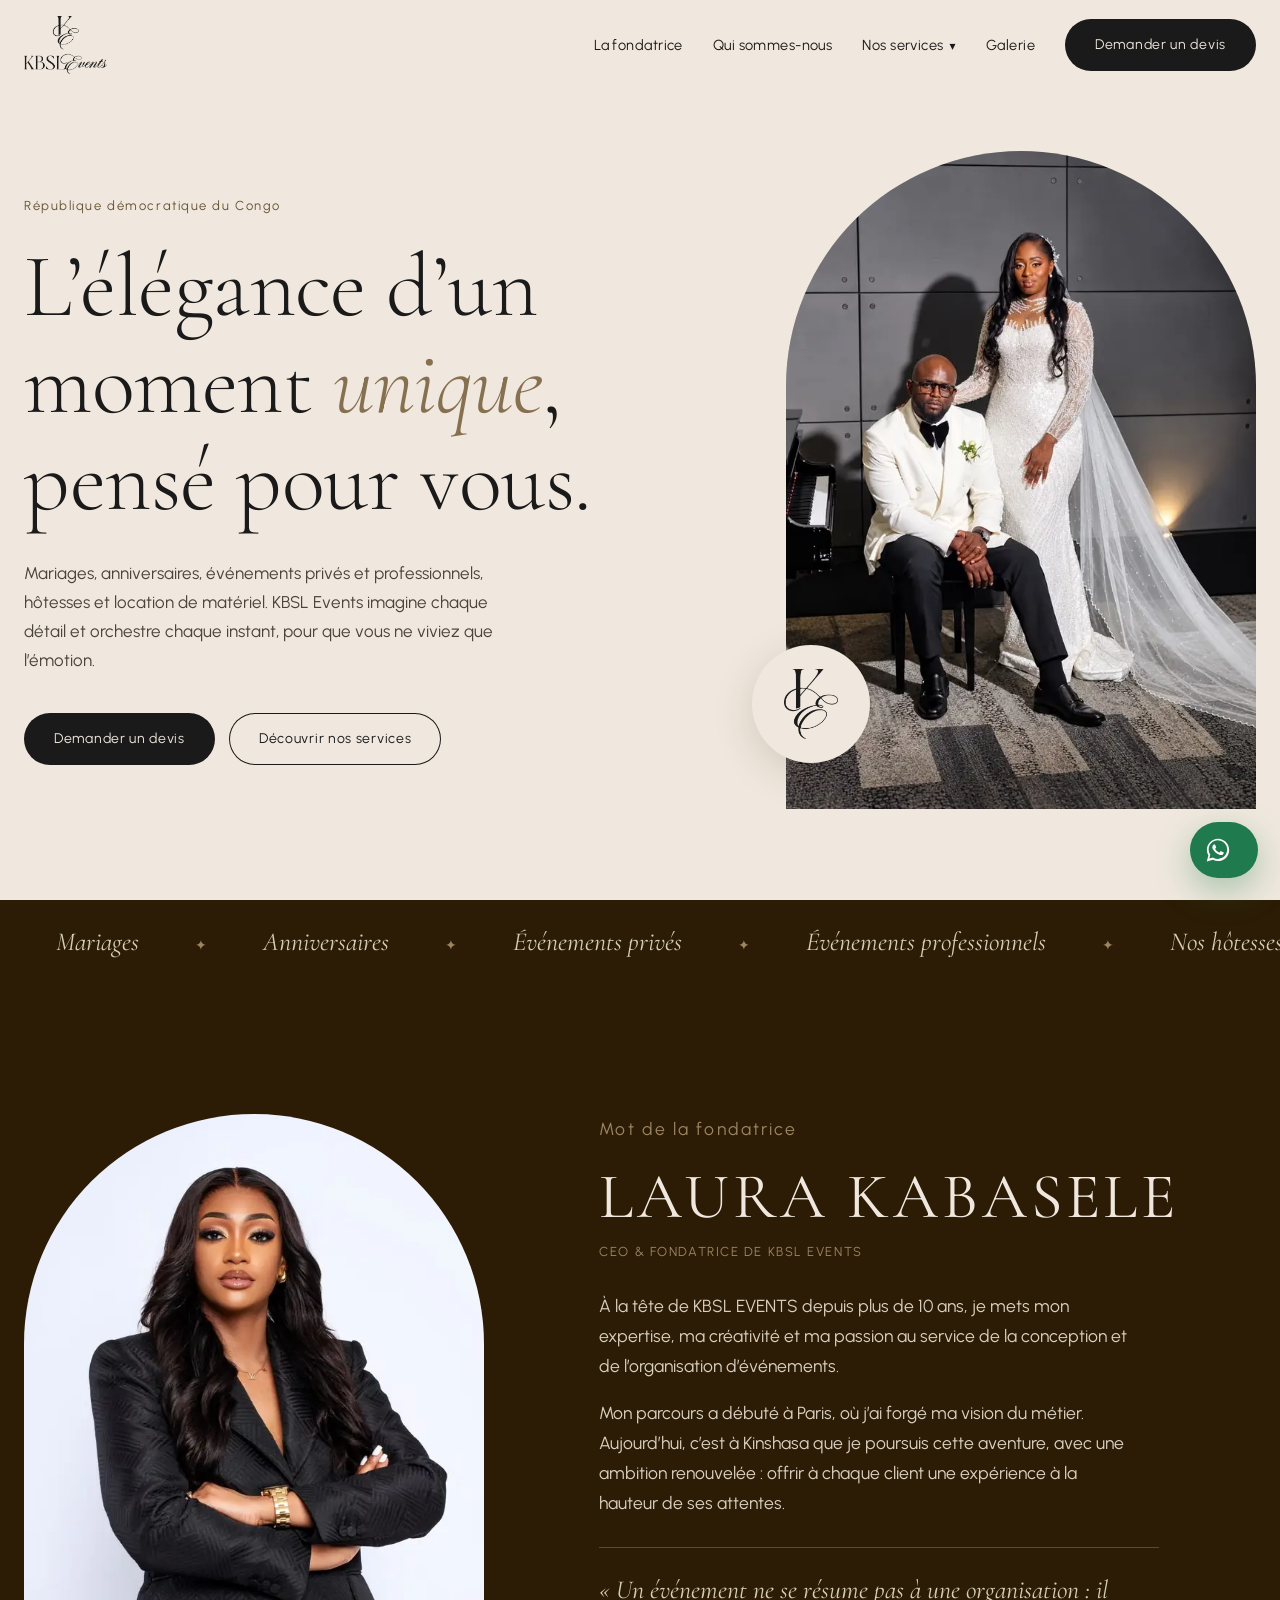
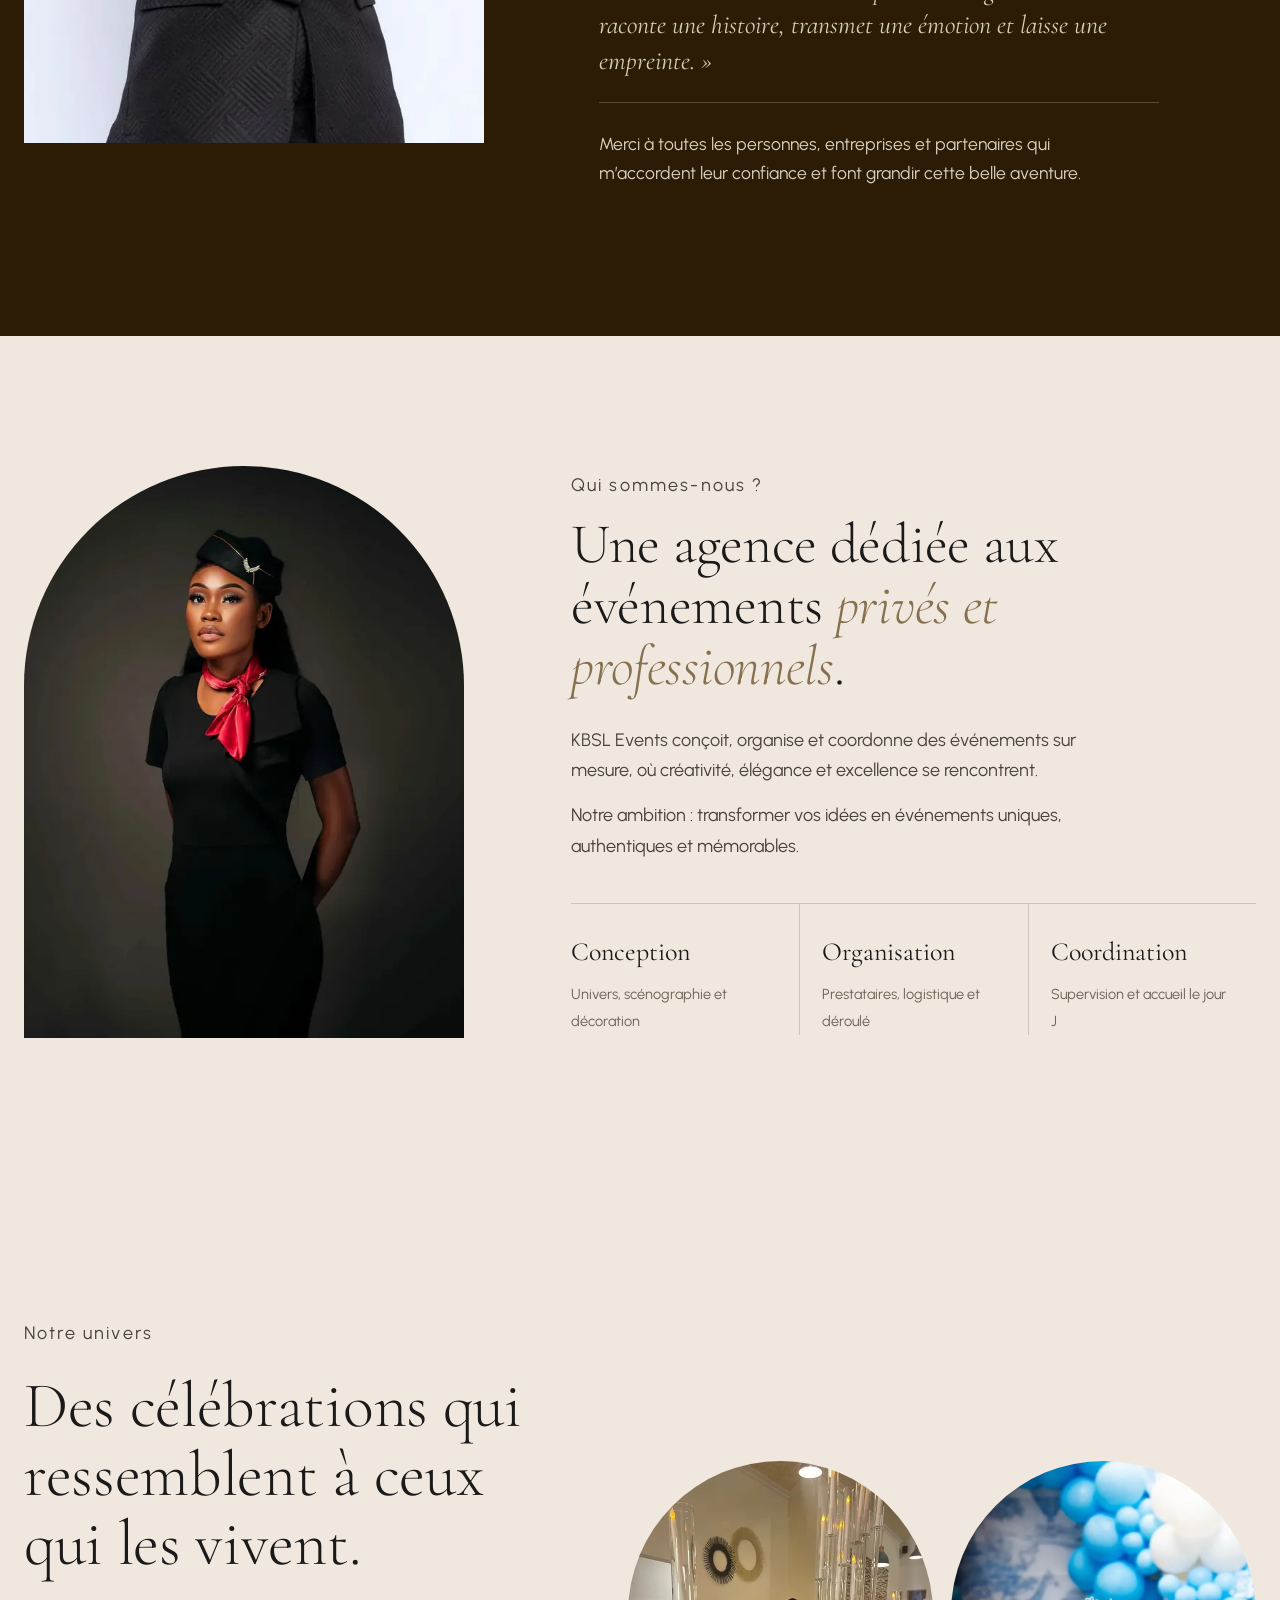
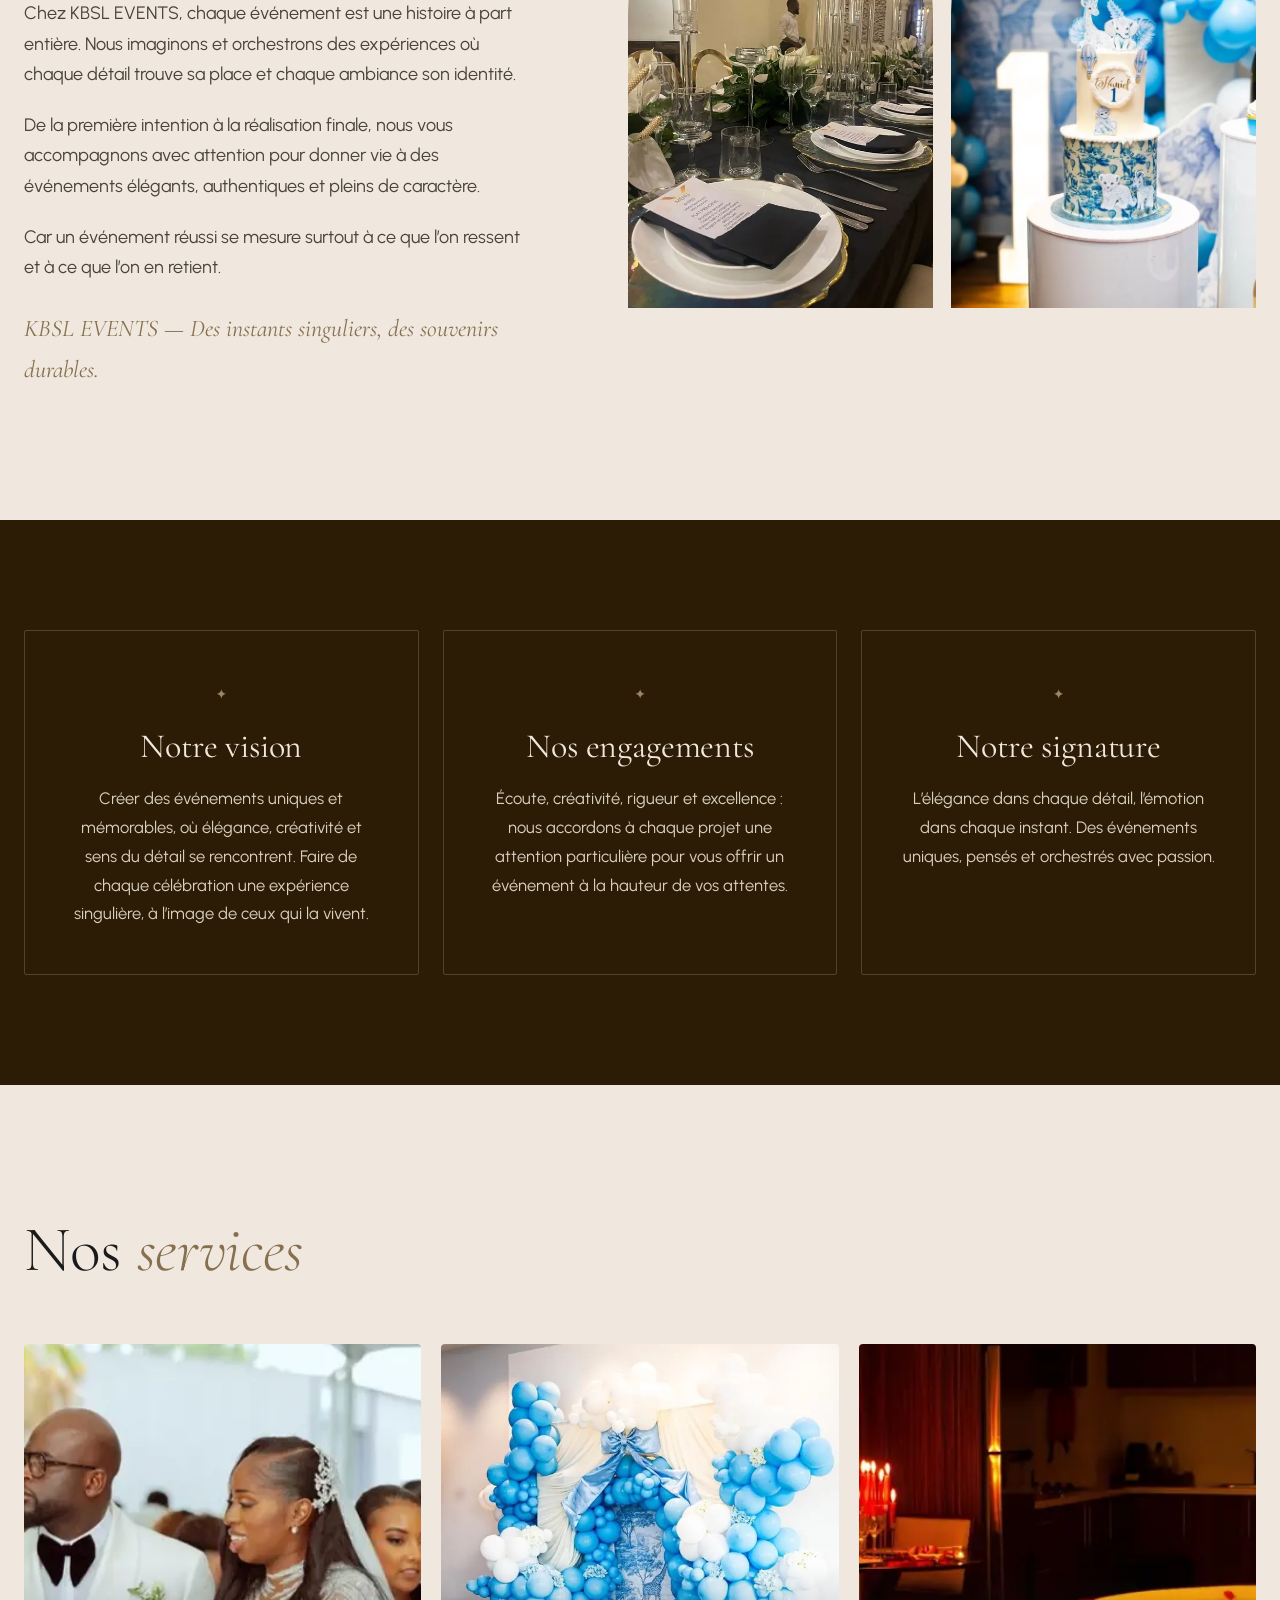
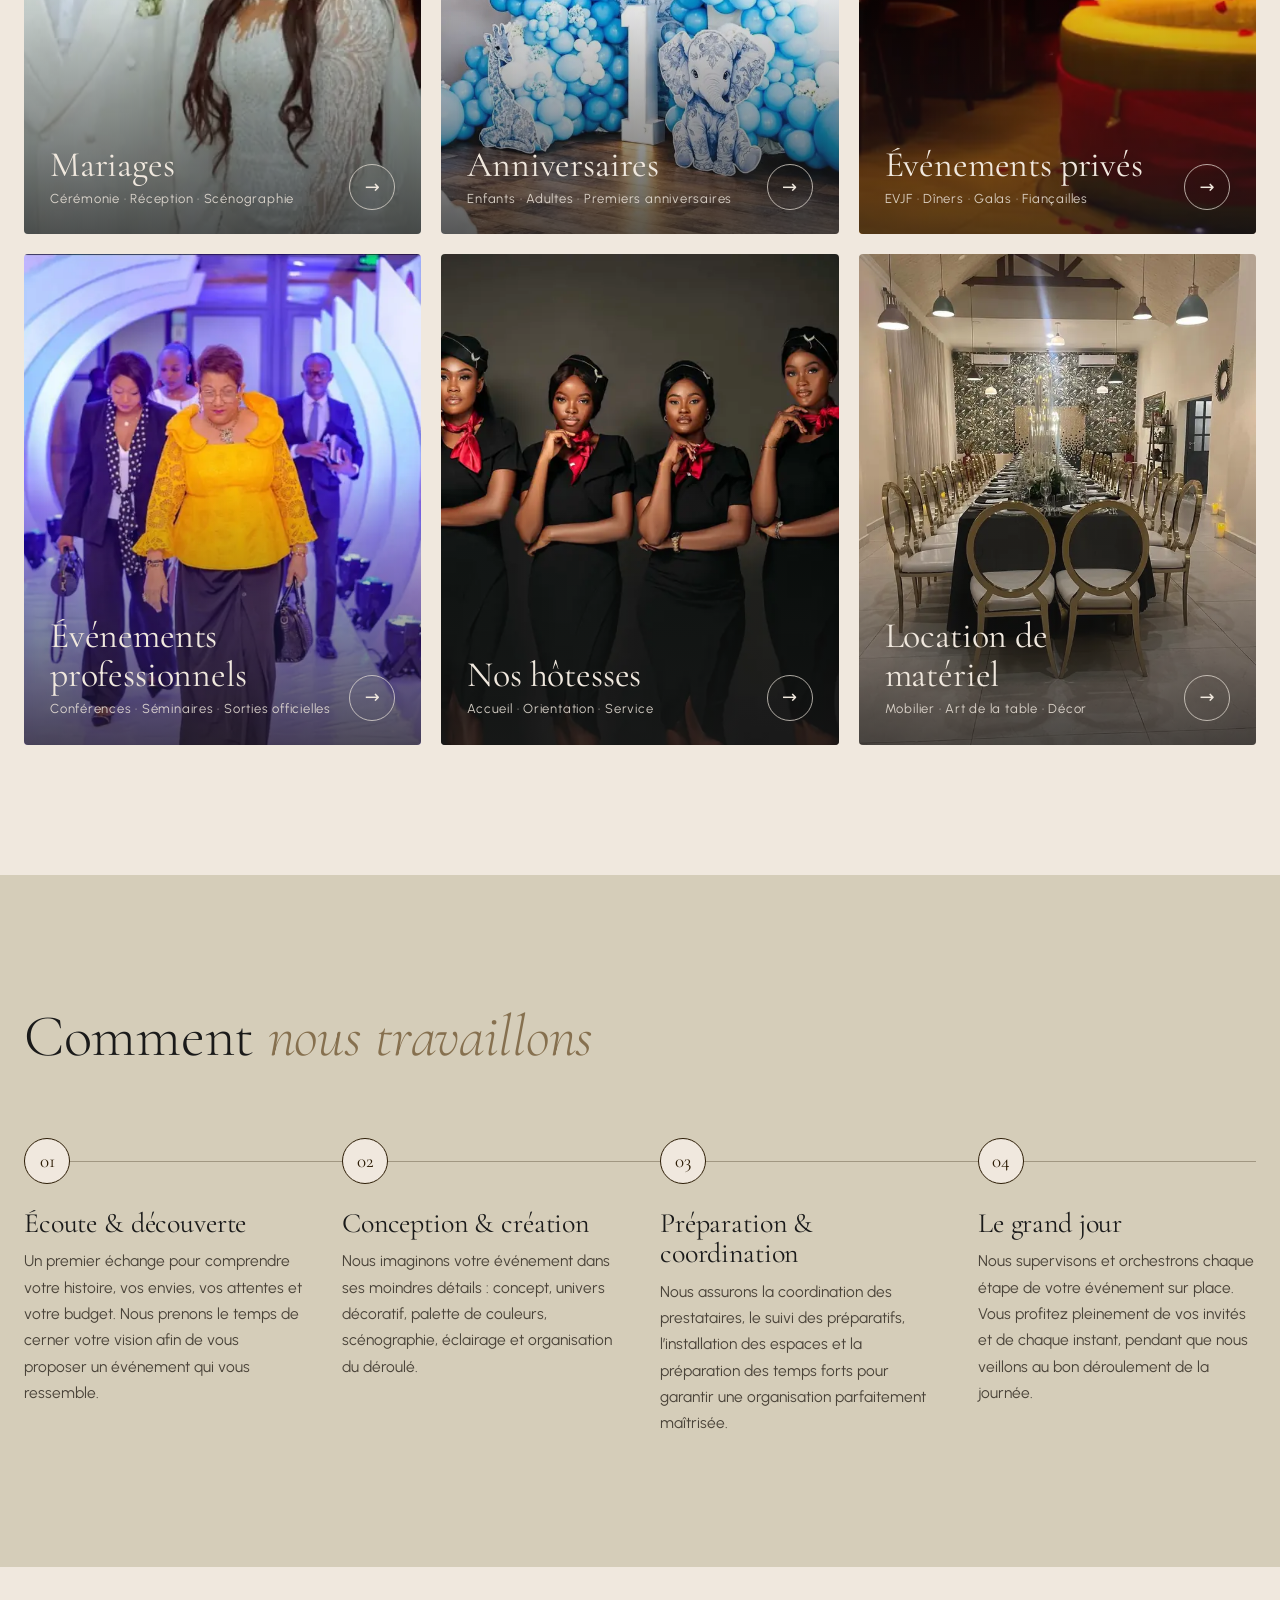
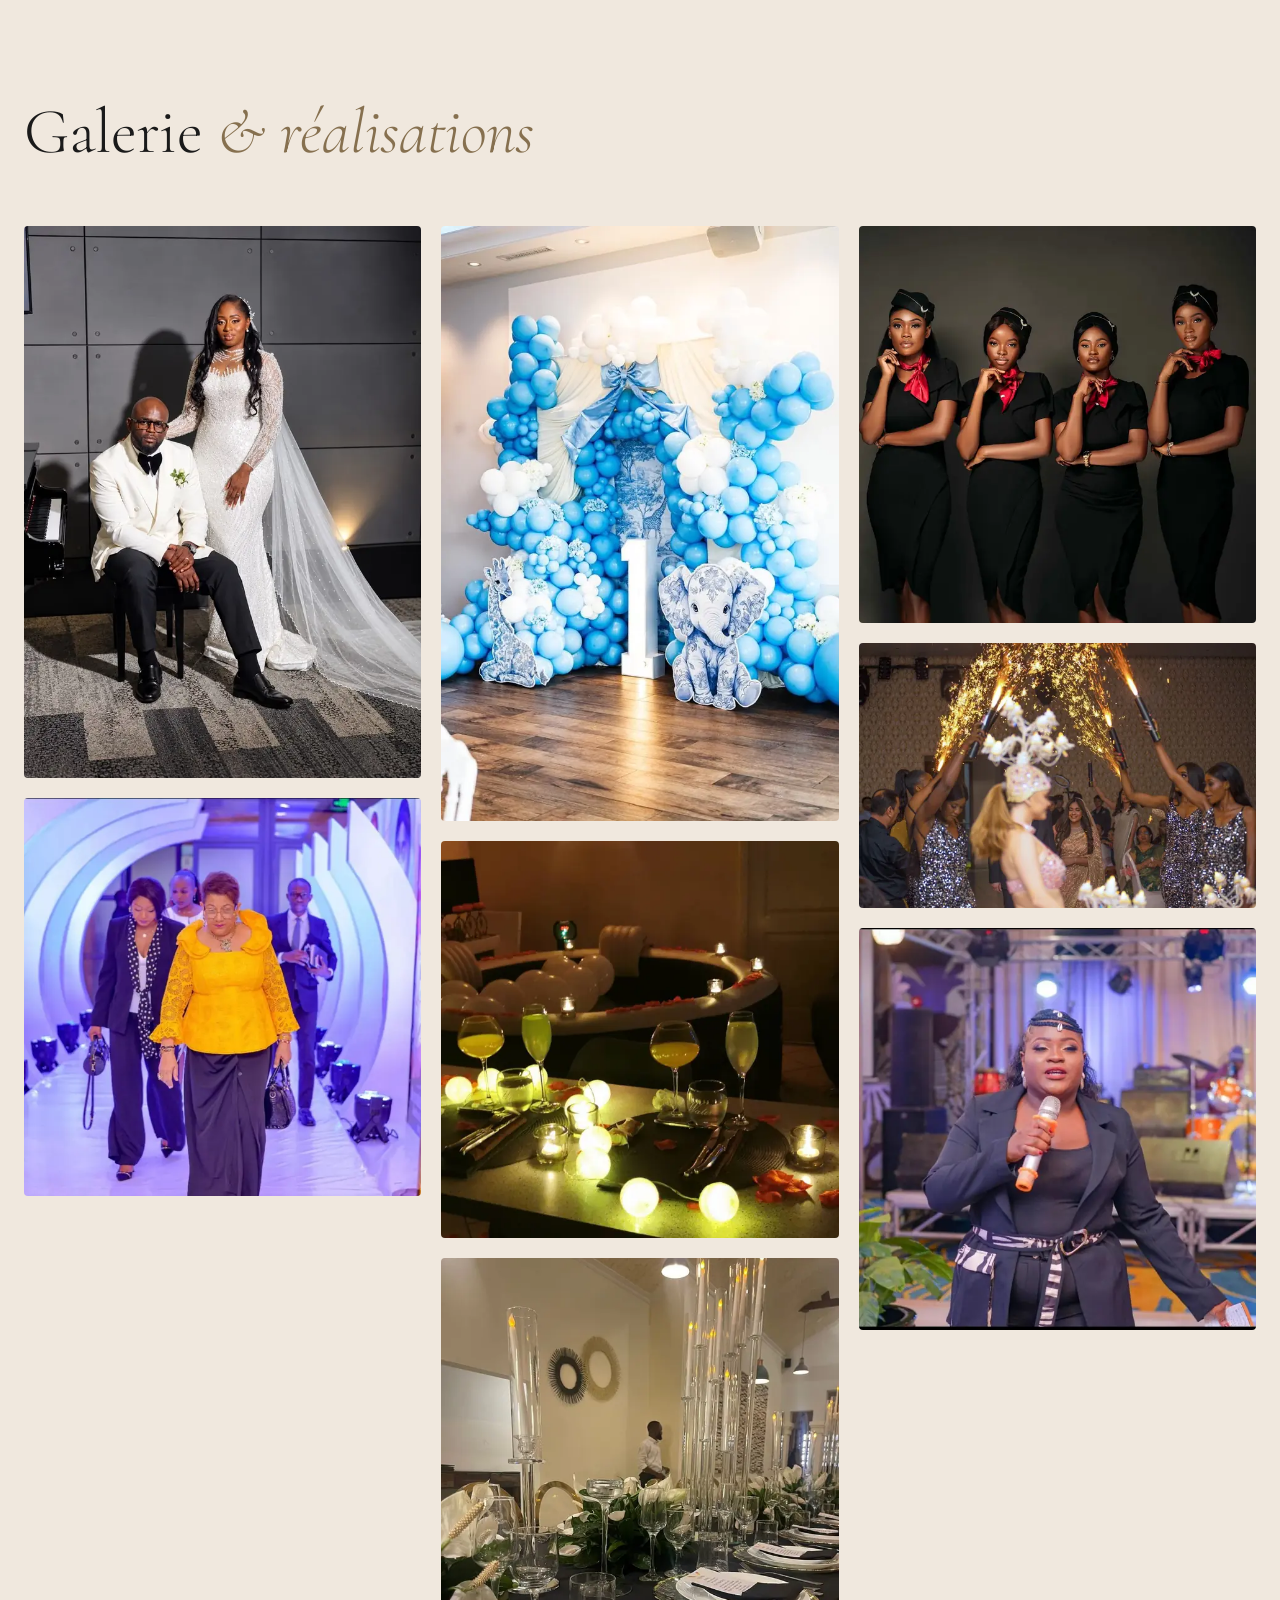
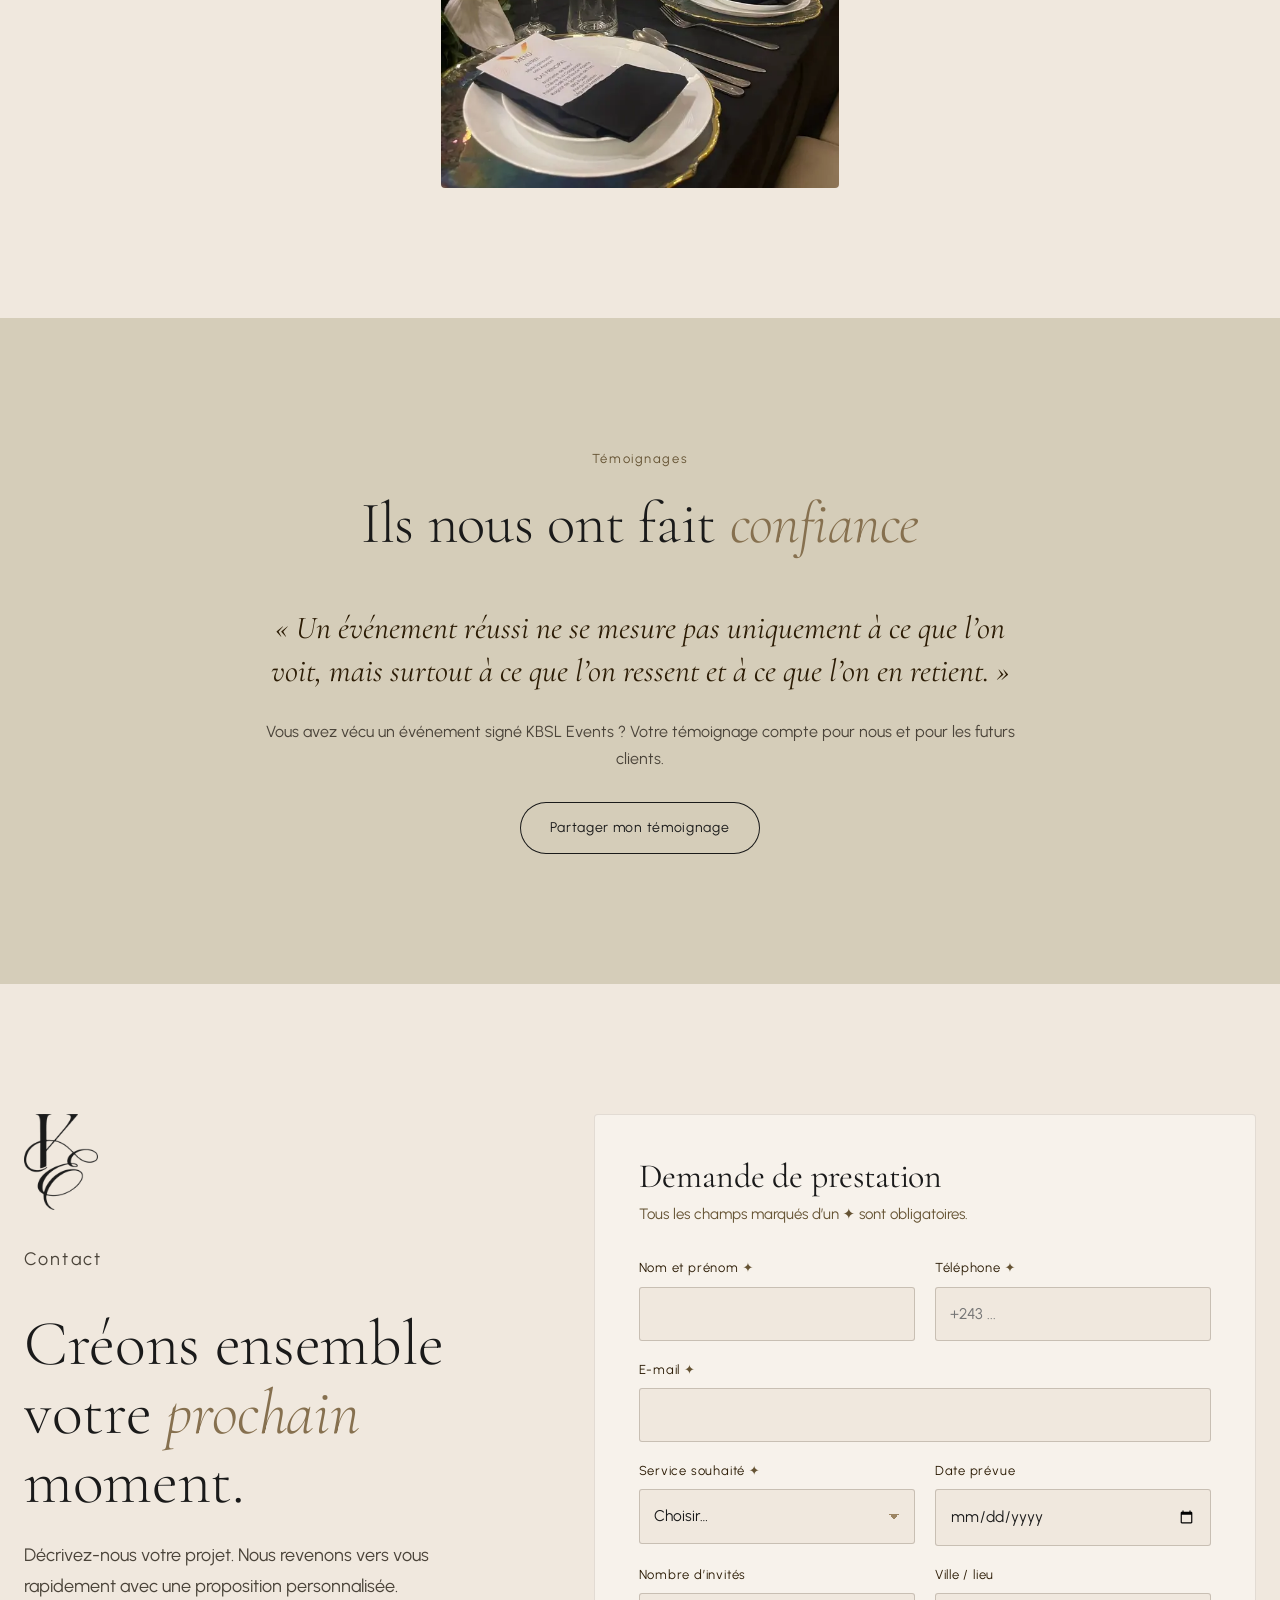
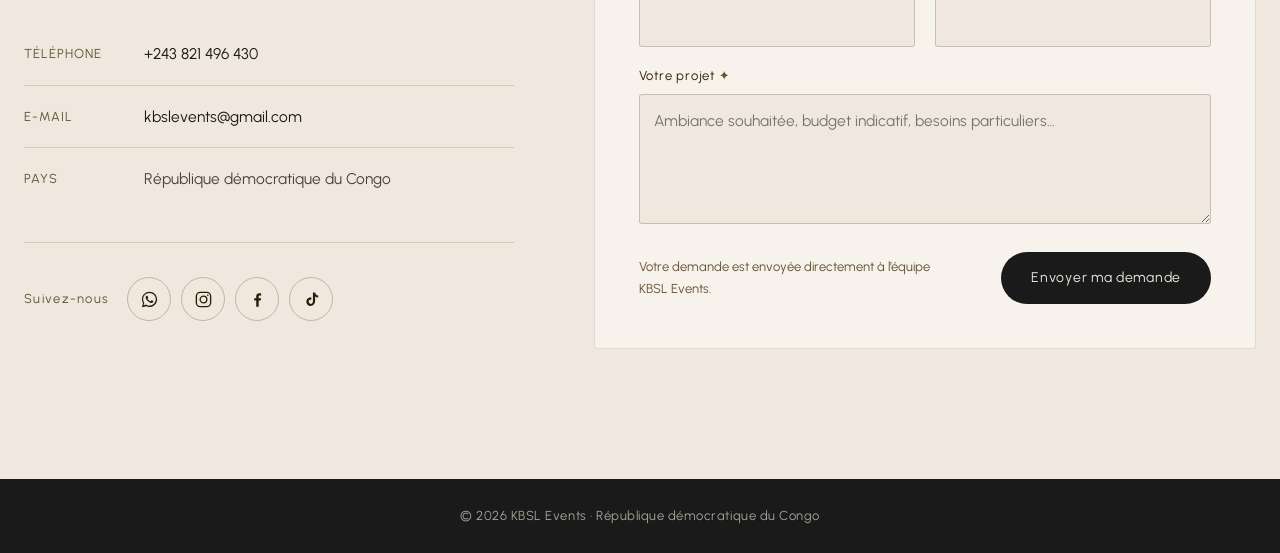
==== commit 28ee4a6b: "Audit : images WebP adaptatives, contrastes, SEO ; refonte Qui sommes-nous et valeurs ; textes racco" ====
--- a/index.html
+++ b/index.html
@@ -7,7 +7,16 @@
 <meta name="description" content="KBSL Events conçoit, organise et coordonne mariages, anniversaires, événements privés et professionnels en République démocratique du Congo.">
 <meta property="og:title" content="KBSL Events | Agence événementielle en République démocratique du Congo">
 <meta property="og:description" content="KBSL Events conçoit, organise et coordonne mariages, anniversaires, événements privés et professionnels en République démocratique du Congo.">
-<meta property="og:image" content="images/planner-02.jpg">
+<link rel="canonical" href="https://kbsl-events.vercel.app/">
+<meta property="og:type" content="website">
+<meta property="og:url" content="https://kbsl-events.vercel.app/">
+<meta property="og:site_name" content="KBSL Events">
+<meta property="og:locale" content="fr_FR">
+<meta property="og:image" content="https://kbsl-events.vercel.app/images/og-kbsl.jpg">
+<meta property="og:image:width" content="1200">
+<meta property="og:image:height" content="630">
+<meta name="twitter:card" content="summary_large_image">
+<link rel="apple-touch-icon" href="apple-touch-icon.png">
 <meta name="theme-color" content="#F0E8DE">
 <link rel="icon" href="images/monogram-dark.png">
 <link rel="preload" href="fonts/cormorant-garamond-latin-300-normal.woff2" as="font" type="font/woff2" crossorigin>
@@ -17,6 +26,7 @@
 <link rel="stylesheet" href="style.css">
 </head>
 <body>
+<script type="application/ld+json">{"@context": "https://schema.org", "@type": "EventPlanner", "name": "KBSL Events", "url": "https://kbsl-events.vercel.app", "logo": "https://kbsl-events.vercel.app/images/logo-full-dark.png", "image": "https://kbsl-events.vercel.app/images/og-kbsl.jpg", "telephone": "+243821496430", "email": "kbslevents@gmail.com", "address": {"@type": "PostalAddress", "addressLocality": "Kinshasa", "addressCountry": "CD"}, "areaServed": "République démocratique du Congo", "founder": {"@type": "Person", "name": "Laura Kabasele"}, "sameAs": ["https://www.instagram.com/kbsl_events/", "https://www.tiktok.com/@kbsl.events"]}</script>
 <nav class="nav" aria-label="Navigation principale">
   <div class="wrap">
     <a href="index.html" class="brand" aria-label="KBSL Events, accueil"><img src="images/logo-full-dark.png" alt="KBSL Events" width="1423" height="1000"></a>
@@ -58,7 +68,7 @@
       </div>
     </div>
     <div class="hero-wrap load" style="--d:2">
-      <div class="arch hero-photo"><img src="images/planner-02.jpg" alt="Mariés d’un mariage organisé par KBSL Events" style="object-position:center 30%"></div>
+      <div class="arch hero-photo"><picture><source type="image/webp" srcset="images/w/planner-02-640.webp 640w, images/w/planner-02-1024.webp 921w" sizes="(max-width:600px) 92vw, (max-width:1000px) 46vw, 460px"><img src="images/planner-02.jpg" alt="Mariés d’un mariage organisé par KBSL Events" style="object-position:center 30%"></picture></div>
       <div class="hero-mono"><img src="images/monogram-dark.png" alt=""></div>
     </div>
   </div>
@@ -68,33 +78,32 @@
 
 <section class="founder" id="fondatrice">
   <div class="wrap founder-grid">
-    <div class="founder-visual"><div class="arch sr-img"><img src="images/laura-04.jpg" alt="Laura Kabasele, CEO et fondatrice de KBSL Events" loading="lazy" style="object-position:center 15%"></div><div class="founder-inset sr-img"><img src="images/laura-05.jpg" alt="Portrait de Laura Kabasele" loading="lazy"></div></div>
-    <div class="sr">
+    <div class="founder-visual"><div class="arch founder-photo sr-img"><picture><source type="image/webp" srcset="images/w/laura-04-640.webp 640w, images/w/laura-04-1024.webp 854w" sizes="(max-width:600px) 92vw, (max-width:1000px) 46vw, 460px"><img src="images/laura-04.jpg" alt="Laura Kabasele, CEO et fondatrice de KBSL Events" loading="lazy" style="object-position:center 12%"></picture></div></div>
+    <div class="sr founder-text">
       <p class="eyebrow">Mot de la fondatrice</p>
       <h2 class="founder-name">LAURA KABASELE</h2>
       <p class="role">CEO &amp; FONDATRICE DE KBSL EVENTS</p>
-      <p>À la tête de KBSL EVENTS, agence spécialisée dans l’événementiel, je mets depuis plus de 10 ans mon expertise, ma créativité et ma passion au service de la conception et de l’organisation d’événements.</p>
-      <p>Mon parcours professionnel a débuté à Paris, où j’ai développé mes premières compétences, affiné ma vision du métier et acquis une solide expérience dans l’univers de l’événementiel.</p>
-      <p>Aujourd’hui, c’est à Kinshasa que je poursuis cette aventure entrepreneuriale, avec la même passion et une ambition renouvelée : proposer des expériences événementielles à la hauteur des attentes de chaque client.</p>
-      <p>Au fil des années, j’ai eu le privilège de concevoir et d’organiser des événements uniques, en accordant une place essentielle à l’humain, à l’émotion et au sens du détail.</p>
-      <blockquote>Ma vision repose sur une conviction : un événement ne se résume pas à une organisation, il raconte une histoire, transmet une émotion et laisse une empreinte.</blockquote>
-      <p><strong class="hl">Mon ambition :</strong> créer des expériences mémorables qui marquent les esprits, valorisent les marques et donnent vie aux idées.</p>
-      <p>Je tiens à remercier chaleureusement toutes les personnes, les entreprises et les partenaires qui m’accordent leur confiance et contribuent, depuis le début, à faire grandir cette belle aventure.</p>
-      <div class="sign">Laura Kabasele<small>CEO &amp; Fondatrice de KBSL EVENTS</small></div>
+      <p>À la tête de KBSL EVENTS depuis plus de 10 ans, je mets mon expertise, ma créativité et ma passion au service de la conception et de l’organisation d’événements.</p>
+      <p>Mon parcours a débuté à Paris, où j’ai forgé ma vision du métier. Aujourd’hui, c’est à Kinshasa que je poursuis cette aventure, avec une ambition renouvelée : offrir à chaque client une expérience à la hauteur de ses attentes.</p>
+      <blockquote>« Un événement ne se résume pas à une organisation : il raconte une histoire, transmet une émotion et laisse une empreinte. »</blockquote>
+      <p>Merci à toutes les personnes, entreprises et partenaires qui m’accordent leur confiance et font grandir cette belle aventure.</p>
     </div>
   </div>
 </section>
 
 <section class="about" id="qui-sommes-nous">
   <div class="wrap about-grid">
-    <div class="sr">
+    <div class="about-img arch sr-img"><picture><source type="image/webp" srcset="images/w/hotesse-07-640.webp 640w, images/w/hotesse-07-1024.webp 1024w, images/w/hotesse-07-1600.webp 1280w" sizes="(max-width:600px) 92vw, (max-width:1000px) 46vw, 460px"><img src="images/hotesse-07.jpg" alt="L’équipe KBSL Events" loading="lazy" style="object-position:center 20%"></picture></div>
+    <div class="about-body sr">
       <p class="eyebrow">Qui sommes-nous ?</p>
       <h2>Une agence dédiée aux événements <em>privés et professionnels</em>.</h2>
-    </div>
-    <div class="sr about-text">
-      <p>KBSL Events est une agence spécialisée dans la conception, l’organisation et la coordination d’événements privés et professionnels.</p>
-      <p>Nous imaginons des expériences sur mesure, où créativité, élégance et excellence organisationnelle se rencontrent. De la scénographie à la coordination, en passant par la décoration et l’accueil événementiel, nous accordons une attention particulière à chaque détail.</p>
-      <p>Notre ambition est de transformer vos idées en événements uniques, authentiques et mémorables.</p>
+      <p>KBSL Events conçoit, organise et coordonne des événements sur mesure, où créativité, élégance et excellence se rencontrent.</p>
+      <p>Notre ambition : transformer vos idées en événements uniques, authentiques et mémorables.</p>
+      <ul class="pillars-row">
+        <li><b>Conception</b><span>Univers, scénographie et décoration</span></li>
+        <li><b>Organisation</b><span>Prestataires, logistique et déroulé</span></li>
+        <li><b>Coordination</b><span>Supervision et accueil le jour J</span></li>
+      </ul>
     </div>
   </div>
 </section>
@@ -104,24 +113,25 @@
     <div class="sr">
       <p class="eyebrow">Notre univers</p>
       <h2>Des célébrations qui ressemblent à ceux qui les vivent.</h2>
-      <p>Chez KBSL EVENTS, chaque événement est une histoire à part entière. Bien au-delà de l’organisation, nous imaginons et orchestrons des expériences où chaque détail trouve sa place, chaque instant son harmonie et chaque ambiance son identité.</p>
-      <p>De la première intention à la réalisation finale, nous assurons un accompagnement attentif et une coordination maîtrisée, afin de donner vie à des événements empreints d’élégance, de caractère et d’authenticité.</p>
-      <p>Notre approche repose sur le sens du détail, la justesse des choix et l’art de créer des atmosphères qui suscitent l’émotion sans jamais perdre de vue l’essentiel.</p>
-      <p>Parce qu’un événement réussi ne se mesure pas uniquement à ce que l’on voit, mais surtout à ce que l’on ressent et à ce que l’on en retient.</p>
+      <p>Chez KBSL EVENTS, chaque événement est une histoire à part entière. Nous imaginons et orchestrons des expériences où chaque détail trouve sa place et chaque ambiance son identité.</p>
+      <p>De la première intention à la réalisation finale, nous vous accompagnons avec attention pour donner vie à des événements élégants, authentiques et pleins de caractère.</p>
+      <p>Car un événement réussi se mesure surtout à ce que l’on ressent et à ce que l’on en retient.</p>
       <p class="tagline">KBSL EVENTS — Des instants singuliers, des souvenirs durables.</p>
     </div>
     <div class="concept-img">
-      <div class="arch sr-img"><img src="images/mariage-17.jpg" alt="Table de mariage dressée, chaises dorées et chandeliers" loading="lazy"></div>
-      <div class="arch sr-img"><img src="images/anniv-03.jpg" alt="Gâteau d’anniversaire personnalisé" loading="lazy"></div>
+      <div class="arch sr-img"><picture><source type="image/webp" srcset="images/w/mariage-17-640.webp 640w, images/w/mariage-17-1024.webp 960w" sizes="(max-width:600px) 92vw, (max-width:1000px) 46vw, 460px"><img src="images/mariage-17.jpg" alt="Table de mariage dressée, chaises dorées et chandeliers" loading="lazy"></picture></div>
+      <div class="arch sr-img"><picture><source type="image/webp" srcset="images/w/anniv-03-640.webp 640w, images/w/anniv-03-1024.webp 721w" sizes="(max-width:600px) 92vw, (max-width:1000px) 46vw, 460px"><img src="images/anniv-03.jpg" alt="Gâteau d’anniversaire personnalisé" loading="lazy"></picture></div>
     </div>
   </div>
 </section>
 
 <section class="values">
-  <div class="wrap values-grid">
-    <div class="value sr"><p class="eyebrow">Notre vision</p><p class="v-quote">« Créer des événements uniques et mémorables, où élégance, créativité et sens du détail se rencontrent. Faire de chaque célébration une expérience singulière, à l’image de ceux qui la vivent. »</p></div>
-    <div class="value sr"><p class="eyebrow">Nos engagements</p><p>Écoute, créativité, rigueur et excellence : nous accordons à chaque projet une attention particulière pour vous offrir un événement à la hauteur de vos attentes.</p></div>
-    <div class="value sr"><p class="eyebrow">Notre signature</p><p>L’élégance dans chaque détail, l’émotion dans chaque instant. Des événements uniques, pensés et orchestrés avec passion.</p></div>
+  <div class="wrap">
+    <div class="values-grid">
+      <article class="value sr"><span class="orn" aria-hidden="true">✦</span><h3>Notre vision</h3><p>Créer des événements uniques et mémorables, où élégance, créativité et sens du détail se rencontrent. Faire de chaque célébration une expérience singulière, à l’image de ceux qui la vivent.</p></article>
+      <article class="value sr"><span class="orn" aria-hidden="true">✦</span><h3>Nos engagements</h3><p>Écoute, créativité, rigueur et excellence : nous accordons à chaque projet une attention particulière pour vous offrir un événement à la hauteur de vos attentes.</p></article>
+      <article class="value sr"><span class="orn" aria-hidden="true">✦</span><h3>Notre signature</h3><p>L’élégance dans chaque détail, l’émotion dans chaque instant. Des événements uniques, pensés et orchestrés avec passion.</p></article>
+    </div>
   </div>
 </section>
 
@@ -129,9 +139,8 @@
   <div class="wrap">
     <div class="gal-head">
       <h2 class="sr">Nos <em>services</em></h2>
-      <p class="sr">Choisissez un service pour découvrir ce que nous prenons en charge et les événements réalisés par l’équipe KBSL Events.</p>
-    </div>
-    <div class="cats"><a class="cat sr-img" href="mariage.html"><img src="images/planner-01.jpg" alt="Mariages KBSL Events" loading="lazy"><div class="cap"><div><h3>Mariages</h3><small>Cérémonie · Réception · Scénographie</small></div><span class="go">→</span></div></a><a class="cat sr-img" href="anniversaire.html"><img src="images/anniv-01.jpg" alt="Anniversaires KBSL Events" loading="lazy"><div class="cap"><div><h3>Anniversaires</h3><small>Enfants · Adultes · Premiers anniversaires</small></div><span class="go">→</span></div></a><a class="cat sr-img" href="evenement-prive.html"><img src="images/privee-02.jpg" alt="Événements privés KBSL Events" loading="lazy"><div class="cap"><div><h3>Événements privés</h3><small>EVJF · Dîners · Galas · Fiançailles</small></div><span class="go">→</span></div></a><a class="cat sr-img" href="evenement-professionnel.html"><img src="images/pro-12.jpg" alt="Événements professionnels KBSL Events" loading="lazy"><div class="cap"><div><h3>Événements professionnels</h3><small>Conférences · Séminaires · Sorties officielles</small></div><span class="go">→</span></div></a><a class="cat sr-img" href="nos-hotesses.html"><img src="images/hotesse-04.jpg" alt="Nos hôtesses KBSL Events" loading="lazy"><div class="cap"><div><h3>Nos hôtesses</h3><small>Accueil · Orientation · Service</small></div><span class="go">→</span></div></a><a class="cat sr-img" href="location-materiel.html"><img src="images/mariage-21.jpg" alt="Location de matériel KBSL Events" loading="lazy"><div class="cap"><div><h3>Location de matériel</h3><small>Mobilier · Art de la table · Décor</small></div><span class="go">→</span></div></a></div>
+    </div>
+    <div class="cats"><a class="cat sr-img" href="mariage.html"><picture><source type="image/webp" srcset="images/w/planner-01-640.webp 640w, images/w/planner-01-1024.webp 944w" sizes="(max-width:600px) 92vw, (max-width:1000px) 46vw, 460px"><img src="images/planner-01.jpg" alt="Mariages KBSL Events" loading="lazy"></picture><div class="cap"><div><h3>Mariages</h3><small>Cérémonie · Réception · Scénographie</small></div><span class="go">→</span></div></a><a class="cat sr-img" href="anniversaire.html"><picture><source type="image/webp" srcset="images/w/anniv-01-640.webp 640w, images/w/anniv-01-1024.webp 721w" sizes="(max-width:600px) 92vw, (max-width:1000px) 46vw, 460px"><img src="images/anniv-01.jpg" alt="Anniversaires KBSL Events" loading="lazy"></picture><div class="cap"><div><h3>Anniversaires</h3><small>Enfants · Adultes · Premiers anniversaires</small></div><span class="go">→</span></div></a><a class="cat sr-img" href="evenement-prive.html"><picture><source type="image/webp" srcset="images/w/privee-02-640.webp 640w, images/w/privee-02-1024.webp 1024w, images/w/privee-02-1600.webp 1280w" sizes="(max-width:600px) 92vw, (max-width:1000px) 46vw, 460px"><img src="images/privee-02.jpg" alt="Événements privés KBSL Events" loading="lazy"></picture><div class="cap"><div><h3>Événements privés</h3><small>EVJF · Dîners · Galas · Fiançailles</small></div><span class="go">→</span></div></a><a class="cat sr-img" href="evenement-professionnel.html"><picture><source type="image/webp" srcset="images/w/pro-12-640.webp 640w, images/w/pro-12-1024.webp 1024w, images/w/pro-12-1600.webp 1079w" sizes="(max-width:600px) 92vw, (max-width:1000px) 46vw, 460px"><img src="images/pro-12.jpg" alt="Événements professionnels KBSL Events" loading="lazy"></picture><div class="cap"><div><h3>Événements professionnels</h3><small>Conférences · Séminaires · Sorties officielles</small></div><span class="go">→</span></div></a><a class="cat sr-img" href="nos-hotesses.html"><picture><source type="image/webp" srcset="images/w/hotesse-04-640.webp 640w, images/w/hotesse-04-1024.webp 1024w, images/w/hotesse-04-1600.webp 1600w" sizes="(max-width:600px) 92vw, (max-width:1000px) 46vw, 460px"><img src="images/hotesse-04.jpg" alt="Nos hôtesses KBSL Events" loading="lazy"></picture><div class="cap"><div><h3>Nos hôtesses</h3><small>Accueil · Orientation · Service</small></div><span class="go">→</span></div></a><a class="cat sr-img" href="location-materiel.html"><picture><source type="image/webp" srcset="images/w/mariage-21-640.webp 640w, images/w/mariage-21-1024.webp 1024w" sizes="(max-width:600px) 92vw, (max-width:1000px) 46vw, 460px"><img src="images/mariage-21.jpg" alt="Location de matériel KBSL Events" loading="lazy"></picture><div class="cap"><div><h3>Location de matériel</h3><small>Mobilier · Art de la table · Décor</small></div><span class="go">→</span></div></a></div>
   </div>
 </section>
 
@@ -146,9 +155,8 @@
   <div class="wrap">
     <div class="gal-head">
       <h2 class="sr">Galerie <em>&amp; réalisations</em></h2>
-      <p class="sr">Quelques instants signés KBSL Events. Cliquez sur une photo pour l’agrandir.</p>
-    </div>
-    <div class="masonry"><figure class="sr-img"><img src="images/planner-02.jpg" alt="Réalisation KBSL Events, photo 1" loading="lazy" width="921" height="1280"></figure><figure class="sr-img"><img src="images/pro-12.jpg" alt="Réalisation KBSL Events, photo 2" loading="lazy" width="1079" height="1080"></figure><figure class="sr-img"><img src="images/anniv-01.jpg" alt="Réalisation KBSL Events, photo 3" loading="lazy" width="721" height="1080"></figure><figure class="sr-img"><img src="images/privee-03.jpg" alt="Réalisation KBSL Events, photo 4" loading="lazy" width="1080" height="1080"></figure><figure class="sr-img"><img src="images/mariage-17.jpg" alt="Réalisation KBSL Events, photo 5" loading="lazy" width="960" height="1280"></figure><figure class="sr-img"><img src="images/hotesse-04.jpg" alt="Réalisation KBSL Events, photo 6" loading="lazy" width="1600" height="1600"></figure><figure class="sr-img"><img src="images/mariage-08.jpg" alt="Réalisation KBSL Events, photo 7" loading="lazy" width="1280" height="854"></figure><figure class="sr-img"><img src="images/pro-14.jpg" alt="Réalisation KBSL Events, photo 8" loading="lazy" width="1067" height="1080"></figure></div>
+    </div>
+    <div class="masonry"><figure class="sr-img"><picture><source type="image/webp" srcset="images/w/planner-02-640.webp 640w, images/w/planner-02-1024.webp 921w" sizes="(max-width:600px) 92vw, (max-width:1000px) 46vw, 460px"><img src="images/planner-02.jpg" alt="Réalisation KBSL Events, photo 1" loading="lazy" width="921" height="1280"></picture></figure><figure class="sr-img"><picture><source type="image/webp" srcset="images/w/pro-12-640.webp 640w, images/w/pro-12-1024.webp 1024w, images/w/pro-12-1600.webp 1079w" sizes="(max-width:600px) 92vw, (max-width:1000px) 46vw, 460px"><img src="images/pro-12.jpg" alt="Réalisation KBSL Events, photo 2" loading="lazy" width="1079" height="1080"></picture></figure><figure class="sr-img"><picture><source type="image/webp" srcset="images/w/anniv-01-640.webp 640w, images/w/anniv-01-1024.webp 721w" sizes="(max-width:600px) 92vw, (max-width:1000px) 46vw, 460px"><img src="images/anniv-01.jpg" alt="Réalisation KBSL Events, photo 3" loading="lazy" width="721" height="1080"></picture></figure><figure class="sr-img"><picture><source type="image/webp" srcset="images/w/privee-03-640.webp 640w, images/w/privee-03-1024.webp 1024w, images/w/privee-03-1600.webp 1080w" sizes="(max-width:600px) 92vw, (max-width:1000px) 46vw, 460px"><img src="images/privee-03.jpg" alt="Réalisation KBSL Events, photo 4" loading="lazy" width="1080" height="1080"></picture></figure><figure class="sr-img"><picture><source type="image/webp" srcset="images/w/mariage-17-640.webp 640w, images/w/mariage-17-1024.webp 960w" sizes="(max-width:600px) 92vw, (max-width:1000px) 46vw, 460px"><img src="images/mariage-17.jpg" alt="Réalisation KBSL Events, photo 5" loading="lazy" width="960" height="1280"></picture></figure><figure class="sr-img"><picture><source type="image/webp" srcset="images/w/hotesse-04-640.webp 640w, images/w/hotesse-04-1024.webp 1024w, images/w/hotesse-04-1600.webp 1600w" sizes="(max-width:600px) 92vw, (max-width:1000px) 46vw, 460px"><img src="images/hotesse-04.jpg" alt="Réalisation KBSL Events, photo 6" loading="lazy" width="1600" height="1600"></picture></figure><figure class="sr-img"><picture><source type="image/webp" srcset="images/w/mariage-08-640.webp 640w, images/w/mariage-08-1024.webp 1024w, images/w/mariage-08-1600.webp 1280w" sizes="(max-width:600px) 92vw, (max-width:1000px) 46vw, 460px"><img src="images/mariage-08.jpg" alt="Réalisation KBSL Events, photo 7" loading="lazy" width="1280" height="854"></picture></figure><figure class="sr-img"><picture><source type="image/webp" srcset="images/w/pro-14-640.webp 640w, images/w/pro-14-1024.webp 1024w, images/w/pro-14-1600.webp 1067w" sizes="(max-width:600px) 92vw, (max-width:1000px) 46vw, 460px"><img src="images/pro-14.jpg" alt="Réalisation KBSL Events, photo 8" loading="lazy" width="1067" height="1080"></picture></figure></div>
   </div>
 </section>
 <section class="testimonials" id="temoignages">
@@ -174,7 +182,7 @@
         <div><span>E-MAIL</span><a href="mailto:kbslevents@gmail.com">kbslevents@gmail.com</a></div>
         <div><span>PAYS</span><p>République démocratique du Congo</p></div>
       </div>
-      <div class="follow"><span>Suivez-nous</span><div class="socials"><a href="https://wa.me/243821496430" target="_blank" rel="noopener" aria-label="KBSL Events sur WhatsApp"><svg viewBox="0 0 32 32" fill="currentColor" aria-hidden="true"><path d="M16.04 3C9 3 3.3 8.7 3.3 15.74c0 2.25.6 4.45 1.72 6.38L3.2 29l7.05-1.78a12.7 12.7 0 0 0 5.79 1.4h.01c7.03 0 12.74-5.7 12.74-12.74C28.79 8.7 23.07 3 16.04 3zm0 23.3h-.01c-1.9 0-3.77-.51-5.4-1.48l-.39-.23-4.18 1.06 1.12-4.08-.25-.42a10.56 10.56 0 0 1-1.62-5.62c0-5.85 4.76-10.6 10.62-10.6a10.6 10.6 0 0 1 10.6 10.62c0 5.85-4.76 10.6-10.5 10.6zm5.81-7.94c-.32-.16-1.89-.93-2.18-1.04-.29-.11-.5-.16-.72.16-.21.32-.82 1.04-1 1.25-.19.21-.37.24-.69.08-.32-.16-1.35-.5-2.57-1.59-.95-.85-1.59-1.9-1.78-2.22-.19-.32-.02-.49.14-.65.14-.14.32-.37.48-.56.16-.19.21-.32.32-.53.11-.21.05-.4-.03-.56-.08-.16-.72-1.73-.98-2.37-.26-.62-.52-.54-.72-.55h-.61c-.21 0-.56.08-.85.4-.29.32-1.11 1.09-1.11 2.65s1.14 3.08 1.3 3.29c.16.21 2.24 3.42 5.43 4.8.76.33 1.35.52 1.81.67.76.24 1.45.21 2 .13.61-.09 1.89-.77 2.15-1.52.27-.75.27-1.39.19-1.52-.08-.13-.29-.21-.61-.37z"/></svg></a><a href="https://www.instagram.com/kbsl_events/" target="_blank" rel="noopener" aria-label="KBSL Events sur Instagram"><svg viewBox="0 0 24 24" fill="none" stroke="currentColor" stroke-width="1.7" aria-hidden="true"><rect x="3" y="3" width="18" height="18" rx="5"/><circle cx="12" cy="12" r="4.2"/><circle cx="17.4" cy="6.6" r="1" fill="currentColor" stroke="none"/></svg></a><a href="https://www.facebook.com/kbsl_events" target="_blank" rel="noopener" aria-label="KBSL Events sur Facebook"><svg viewBox="0 0 24 24" fill="currentColor" aria-hidden="true"><path d="M13.5 21v-7.6h2.6l.4-3h-3V8.5c0-.9.3-1.5 1.5-1.5h1.6V4.3c-.3 0-1.2-.1-2.3-.1-2.3 0-3.9 1.4-3.9 4v2.2H7.8v3h2.6V21h3.1z"/></svg></a><a href="https://www.tiktok.com/@kbsl_events" target="_blank" rel="noopener" aria-label="KBSL Events sur TikTok"><svg viewBox="0 0 24 24" fill="currentColor" aria-hidden="true"><path d="M16.6 3c.3 2.2 1.6 3.6 3.9 3.8v2.6c-1.4.1-2.6-.3-3.9-1.1v5.3c0 6.6-7.3 8.7-10.2 4-1.9-3-.7-8.3 5.4-8.5v2.8c-.5.1-1 .2-1.4.4-1.4.5-2.1 1.3-1.9 2.8.4 2.9 5.7 3.8 5.3-1.9V3h2.8z"/></svg></a></div></div>
+      <div class="follow"><span>Suivez-nous</span><div class="socials"><a href="https://wa.me/243821496430" target="_blank" rel="noopener" aria-label="KBSL Events sur WhatsApp"><svg viewBox="0 0 32 32" fill="currentColor" aria-hidden="true"><path d="M16.04 3C9 3 3.3 8.7 3.3 15.74c0 2.25.6 4.45 1.72 6.38L3.2 29l7.05-1.78a12.7 12.7 0 0 0 5.79 1.4h.01c7.03 0 12.74-5.7 12.74-12.74C28.79 8.7 23.07 3 16.04 3zm0 23.3h-.01c-1.9 0-3.77-.51-5.4-1.48l-.39-.23-4.18 1.06 1.12-4.08-.25-.42a10.56 10.56 0 0 1-1.62-5.62c0-5.85 4.76-10.6 10.62-10.6a10.6 10.6 0 0 1 10.6 10.62c0 5.85-4.76 10.6-10.5 10.6zm5.81-7.94c-.32-.16-1.89-.93-2.18-1.04-.29-.11-.5-.16-.72.16-.21.32-.82 1.04-1 1.25-.19.21-.37.24-.69.08-.32-.16-1.35-.5-2.57-1.59-.95-.85-1.59-1.9-1.78-2.22-.19-.32-.02-.49.14-.65.14-.14.32-.37.48-.56.16-.19.21-.32.32-.53.11-.21.05-.4-.03-.56-.08-.16-.72-1.73-.98-2.37-.26-.62-.52-.54-.72-.55h-.61c-.21 0-.56.08-.85.4-.29.32-1.11 1.09-1.11 2.65s1.14 3.08 1.3 3.29c.16.21 2.24 3.42 5.43 4.8.76.33 1.35.52 1.81.67.76.24 1.45.21 2 .13.61-.09 1.89-.77 2.15-1.52.27-.75.27-1.39.19-1.52-.08-.13-.29-.21-.61-.37z"/></svg></a><a href="https://www.instagram.com/kbsl_events/" target="_blank" rel="noopener" aria-label="KBSL Events sur Instagram"><svg viewBox="0 0 24 24" fill="none" stroke="currentColor" stroke-width="1.7" aria-hidden="true"><rect x="3" y="3" width="18" height="18" rx="5"/><circle cx="12" cy="12" r="4.2"/><circle cx="17.4" cy="6.6" r="1" fill="currentColor" stroke="none"/></svg></a><a href="https://www.facebook.com/search/top?q=kbsl%20events" target="_blank" rel="noopener" aria-label="KBSL Events sur Facebook"><svg viewBox="0 0 24 24" fill="currentColor" aria-hidden="true"><path d="M13.5 21v-7.6h2.6l.4-3h-3V8.5c0-.9.3-1.5 1.5-1.5h1.6V4.3c-.3 0-1.2-.1-2.3-.1-2.3 0-3.9 1.4-3.9 4v2.2H7.8v3h2.6V21h3.1z"/></svg></a><a href="https://www.tiktok.com/@kbsl.events" target="_blank" rel="noopener" aria-label="KBSL Events sur TikTok"><svg viewBox="0 0 24 24" fill="currentColor" aria-hidden="true"><path d="M16.6 3c.3 2.2 1.6 3.6 3.9 3.8v2.6c-1.4.1-2.6-.3-3.9-1.1v5.3c0 6.6-7.3 8.7-10.2 4-1.9-3-.7-8.3 5.4-8.5v2.8c-.5.1-1 .2-1.4.4-1.4.5-2.1 1.3-1.9 2.8.4 2.9 5.7 3.8 5.3-1.9V3h2.8z"/></svg></a></div></div>
     </div>
     <form class="form sr" id="demande" action="https://formsubmit.co/kbslevents@gmail.com" method="POST" data-ajax="https://formsubmit.co/ajax/kbslevents@gmail.com">
       <h3>Demande de prestation</h3>
@@ -202,15 +210,7 @@
   </div>
 </section>
 <footer>
-  <div class="wrap foot">
-    <img class="foot-logo" src="images/logo-full-light.png" alt="KBSL Events" width="1423" height="1000">
-    <div class="foot-contact">
-      <a href="tel:+243821496430">+243 821 496 430</a>
-      <a href="mailto:kbslevents@gmail.com">kbslevents@gmail.com</a>
-    </div>
-    <div class="foot-follow"><span>Suivez-nous</span><div class="socials light"><a href="https://wa.me/243821496430" target="_blank" rel="noopener" aria-label="KBSL Events sur WhatsApp"><svg viewBox="0 0 32 32" fill="currentColor" aria-hidden="true"><path d="M16.04 3C9 3 3.3 8.7 3.3 15.74c0 2.25.6 4.45 1.72 6.38L3.2 29l7.05-1.78a12.7 12.7 0 0 0 5.79 1.4h.01c7.03 0 12.74-5.7 12.74-12.74C28.79 8.7 23.07 3 16.04 3zm0 23.3h-.01c-1.9 0-3.77-.51-5.4-1.48l-.39-.23-4.18 1.06 1.12-4.08-.25-.42a10.56 10.56 0 0 1-1.62-5.62c0-5.85 4.76-10.6 10.62-10.6a10.6 10.6 0 0 1 10.6 10.62c0 5.85-4.76 10.6-10.5 10.6zm5.81-7.94c-.32-.16-1.89-.93-2.18-1.04-.29-.11-.5-.16-.72.16-.21.32-.82 1.04-1 1.25-.19.21-.37.24-.69.08-.32-.16-1.35-.5-2.57-1.59-.95-.85-1.59-1.9-1.78-2.22-.19-.32-.02-.49.14-.65.14-.14.32-.37.48-.56.16-.19.21-.32.32-.53.11-.21.05-.4-.03-.56-.08-.16-.72-1.73-.98-2.37-.26-.62-.52-.54-.72-.55h-.61c-.21 0-.56.08-.85.4-.29.32-1.11 1.09-1.11 2.65s1.14 3.08 1.3 3.29c.16.21 2.24 3.42 5.43 4.8.76.33 1.35.52 1.81.67.76.24 1.45.21 2 .13.61-.09 1.89-.77 2.15-1.52.27-.75.27-1.39.19-1.52-.08-.13-.29-.21-.61-.37z"/></svg></a><a href="https://www.instagram.com/kbsl_events/" target="_blank" rel="noopener" aria-label="KBSL Events sur Instagram"><svg viewBox="0 0 24 24" fill="none" stroke="currentColor" stroke-width="1.7" aria-hidden="true"><rect x="3" y="3" width="18" height="18" rx="5"/><circle cx="12" cy="12" r="4.2"/><circle cx="17.4" cy="6.6" r="1" fill="currentColor" stroke="none"/></svg></a><a href="https://www.facebook.com/kbsl_events" target="_blank" rel="noopener" aria-label="KBSL Events sur Facebook"><svg viewBox="0 0 24 24" fill="currentColor" aria-hidden="true"><path d="M13.5 21v-7.6h2.6l.4-3h-3V8.5c0-.9.3-1.5 1.5-1.5h1.6V4.3c-.3 0-1.2-.1-2.3-.1-2.3 0-3.9 1.4-3.9 4v2.2H7.8v3h2.6V21h3.1z"/></svg></a><a href="https://www.tiktok.com/@kbsl_events" target="_blank" rel="noopener" aria-label="KBSL Events sur TikTok"><svg viewBox="0 0 24 24" fill="currentColor" aria-hidden="true"><path d="M16.6 3c.3 2.2 1.6 3.6 3.9 3.8v2.6c-1.4.1-2.6-.3-3.9-1.1v5.3c0 6.6-7.3 8.7-10.2 4-1.9-3-.7-8.3 5.4-8.5v2.8c-.5.1-1 .2-1.4.4-1.4.5-2.1 1.3-1.9 2.8.4 2.9 5.7 3.8 5.3-1.9V3h2.8z"/></svg></a></div></div>
-    <p class="foot-copy">© 2026 KBSL Events · République démocratique du Congo</p>
-  </div>
+  <div class="wrap"><p class="foot-copy">© 2026 KBSL Events · République démocratique du Congo</p></div>
 </footer>
 <a class="wa-float" href="https://wa.me/243821496430?text=Bonjour%20KBSL%20Events%2C%20je%20souhaite%20organiser%20un%20%C3%A9v%C3%A9nement%20et%20j%27aimerais%20recevoir%20des%20informations%20sur%20vos%20prestations.%20Merci%20%21" target="_blank" rel="noopener" aria-label="Nous écrire sur WhatsApp"><svg viewBox="0 0 32 32" fill="currentColor" aria-hidden="true"><path d="M16.04 3C9 3 3.3 8.7 3.3 15.74c0 2.25.6 4.45 1.72 6.38L3.2 29l7.05-1.78a12.7 12.7 0 0 0 5.79 1.4h.01c7.03 0 12.74-5.7 12.74-12.74C28.79 8.7 23.07 3 16.04 3zm0 23.3h-.01c-1.9 0-3.77-.51-5.4-1.48l-.39-.23-4.18 1.06 1.12-4.08-.25-.42a10.56 10.56 0 0 1-1.62-5.62c0-5.85 4.76-10.6 10.62-10.6a10.6 10.6 0 0 1 10.6 10.62c0 5.85-4.76 10.6-10.5 10.6zm5.81-7.94c-.32-.16-1.89-.93-2.18-1.04-.29-.11-.5-.16-.72.16-.21.32-.82 1.04-1 1.25-.19.21-.37.24-.69.08-.32-.16-1.35-.5-2.57-1.59-.95-.85-1.59-1.9-1.78-2.22-.19-.32-.02-.49.14-.65.14-.14.32-.37.48-.56.16-.19.21-.32.32-.53.11-.21.05-.4-.03-.56-.08-.16-.72-1.73-.98-2.37-.26-.62-.52-.54-.72-.55h-.61c-.21 0-.56.08-.85.4-.29.32-1.11 1.09-1.11 2.65s1.14 3.08 1.3 3.29c.16.21 2.24 3.42 5.43 4.8.76.33 1.35.52 1.81.67.76.24 1.45.21 2 .13.61-.09 1.89-.77 2.15-1.52.27-.75.27-1.39.19-1.52-.08-.13-.29-.21-.61-.37z"/></svg><span>Écrivez-nous sur WhatsApp</span></a>
 <script src="main.js"></script>
--- a/style.css
+++ b/style.css
@@ -10,7 +10,7 @@
 
 :root{
   --ivoire:#F0E8DE; --sauge:#D5CDB9; --charbon:#1A1A1A; --taupe:#9C8563; --espresso:#2C1C05;
-  --texte:#4a4339; --muted:#6c6355;
+  --texte:#4a4339; --muted:#6c6355; --taupe-ink:#655333; --taupe-em:#86704F;
   --ease:cubic-bezier(.16,.84,.44,1); --ease-soft:cubic-bezier(.22,.61,.36,1);
   --serif:'Cormorant Garamond',Georgia,serif; --sans:'Urbanist',system-ui,sans-serif;
 }
@@ -22,8 +22,8 @@
 button,input,select,textarea{font:inherit;color:inherit}
 .wrap{width:min(1240px,100% - 48px);margin-inline:auto}
 h1,h2,h3{font-family:var(--serif);font-weight:400;line-height:1.08;letter-spacing:-.005em}
-em{font-style:italic;color:var(--taupe)}
-.eyebrow{font-size:13px;letter-spacing:.12em;color:var(--taupe);margin-bottom:22px}
+em{font-style:italic;color:var(--taupe-em)}
+.eyebrow{font-size:13px;letter-spacing:.12em;color:var(--taupe-ink);margin-bottom:22px}
 section{padding:130px 0}
 
 /* ===== Navigation ===== */
@@ -352,3 +352,63 @@
   .note{grid-template-columns:1fr;gap:8px}
 }
 @media(max-width:1180px) and (min-width:1001px){.links{gap:22px;font-size:14px}}
+
+/* ===== Correctifs audit : contrastes, cibles tactiles, titres mobiles ===== */
+.founder .eyebrow,.values .eyebrow,.next-cats .eyebrow,.founder em,.values em,.next-cats em,.cat em{color:var(--taupe)}
+.coords span,.follow>span,.field label i,.crumbs,.form-foot small,.form .sub{color:var(--taupe-ink)}
+.note span,.testi-invite .testi-quote em,.concept .tagline{color:var(--taupe-em)}
+.crumbs a{display:inline-block;padding:12px 4px;margin:-12px -4px}
+.coords a{display:inline-block;padding:10px 0;margin:-10px 0}
+.drop>button span{font-size:12px}
+.drop-menu a{min-height:46px}
+@media(max-width:600px){
+  .hero h1{font-size:44px}
+  .page-hero h1{font-size:44px}
+  .page-hero{padding:120px 0 60px}
+}
+
+/* ===== Fondatrice : photo fond blanc seule ===== */
+.founder-photo{aspect-ratio:3/4;max-width:440px;background:#f4f4f2}
+.founder-photo img{object-fit:cover}
+.founder-text p{max-width:540px}
+.founder blockquote{font-size:26px}
+
+/* ===== Qui sommes-nous ===== */
+.about{padding:130px 0}
+.about-grid{display:grid;grid-template-columns:.8fr 1.2fr;gap:90px;align-items:center}
+.about-img{aspect-ratio:3/3.9;max-width:440px;width:100%}
+.about-body h2{font-size:clamp(38px,4.4vw,60px);font-weight:300;margin-bottom:28px}
+.about-body>p{font-size:18px;color:var(--texte);max-width:560px;margin-bottom:14px}
+.pillars-row{list-style:none;display:grid;grid-template-columns:repeat(3,1fr);margin-top:42px;border-top:1px solid rgba(44,28,5,.18)}
+.pillars-row li{padding:26px 22px 0 0}
+.pillars-row li+li{padding-left:22px;border-left:1px solid rgba(44,28,5,.18)}
+.pillars-row b{display:block;font-family:var(--serif);font-weight:400;font-size:26px;margin-bottom:6px}
+.pillars-row span{font-size:14.5px;color:var(--muted);line-height:1.5}
+
+/* ===== Vision / Engagements / Signature ===== */
+.values{background:var(--espresso);padding:110px 0}
+.values-grid{display:grid;grid-template-columns:repeat(3,1fr);gap:24px}
+.value{border:1px solid rgba(213,205,185,.22);padding:52px 38px 46px;text-align:center;border-radius:2px;transition:border-color .5s,background .5s}
+.value:hover{border-color:rgba(213,205,185,.5);background:rgba(240,232,222,.03)}
+.value+.value{border-left:1px solid rgba(213,205,185,.22);padding-left:38px}
+.value .orn{display:block;color:var(--taupe);font-size:14px;margin-bottom:22px}
+.value h3{font-size:34px;color:var(--ivoire);margin-bottom:18px}
+.value p{font-size:16.5px;line-height:1.75;color:#d9d0c1;max-width:320px;margin:0 auto}
+
+/* ===== Pied de page minimal ===== */
+footer{background:var(--charbon);padding:26px 0}
+footer .foot-copy{font-size:13px;color:#a8a296;text-align:center;letter-spacing:.04em;border:0;padding:0}
+
+@media(max-width:1000px){
+  .about-grid{grid-template-columns:1fr;gap:46px}
+  .about-img{margin:0 auto}
+  .values-grid{grid-template-columns:1fr}
+  .value+.value{border-top:1px solid rgba(213,205,185,.22);padding-top:52px;padding-left:38px}
+  .founder-photo{margin:0 auto}
+}
+@media(max-width:600px){
+  .pillars-row{grid-template-columns:1fr;margin-top:30px}
+  .pillars-row li,.pillars-row li+li{padding:18px 0;border-left:0;border-bottom:1px solid rgba(44,28,5,.14)}
+  .value{padding:40px 24px}
+}
+picture{display:contents}
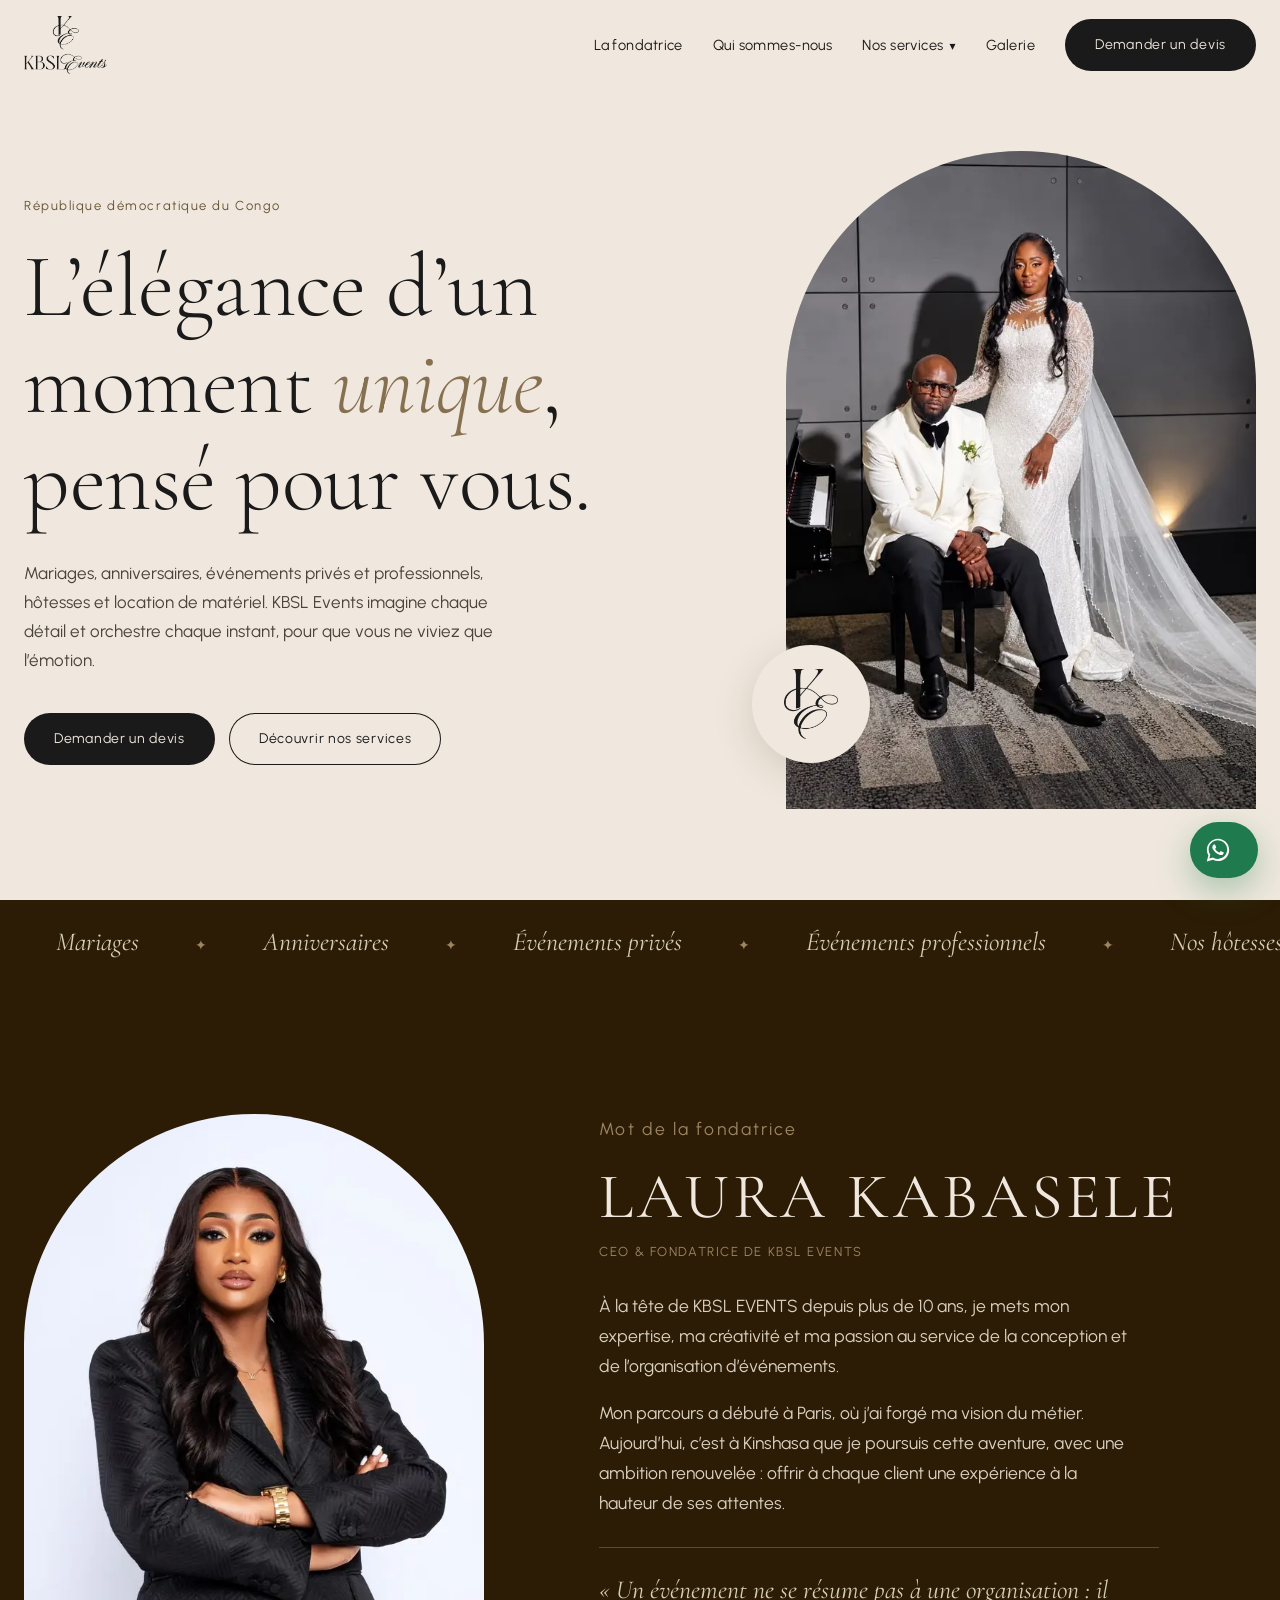
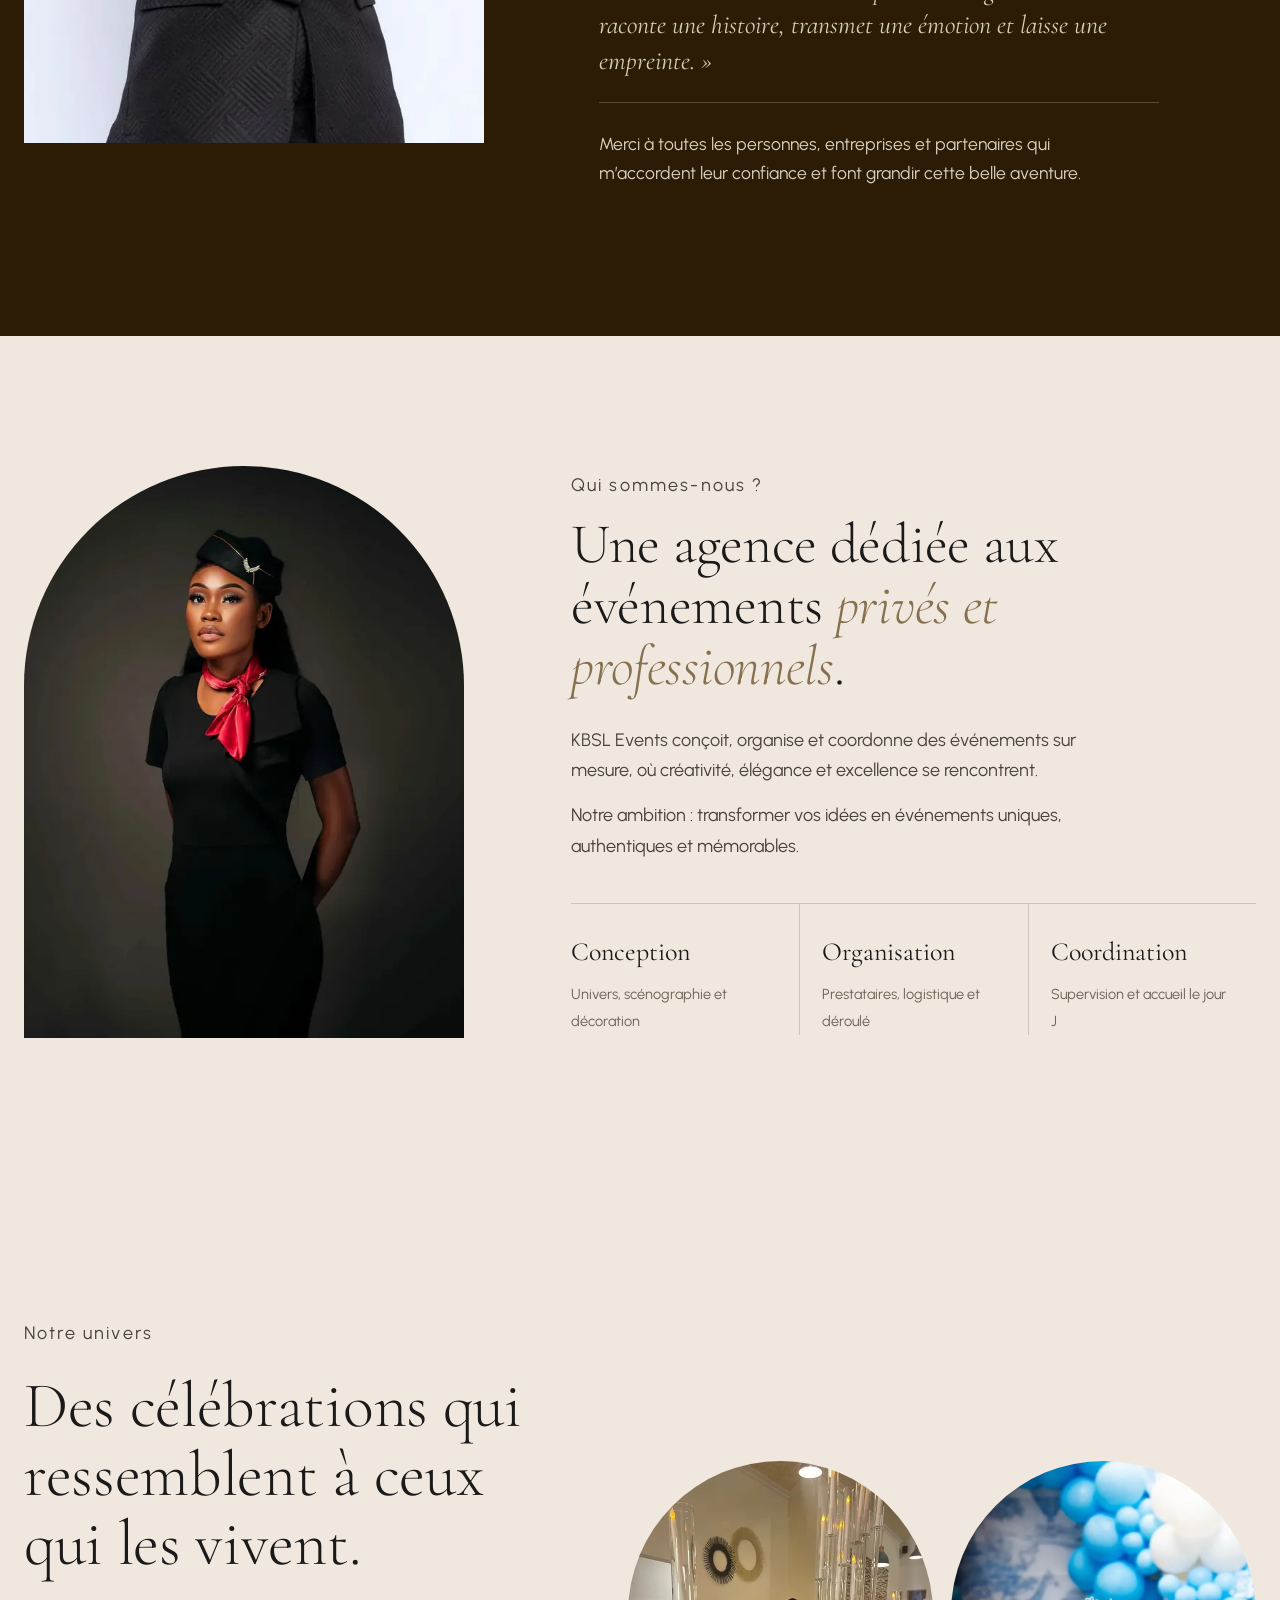
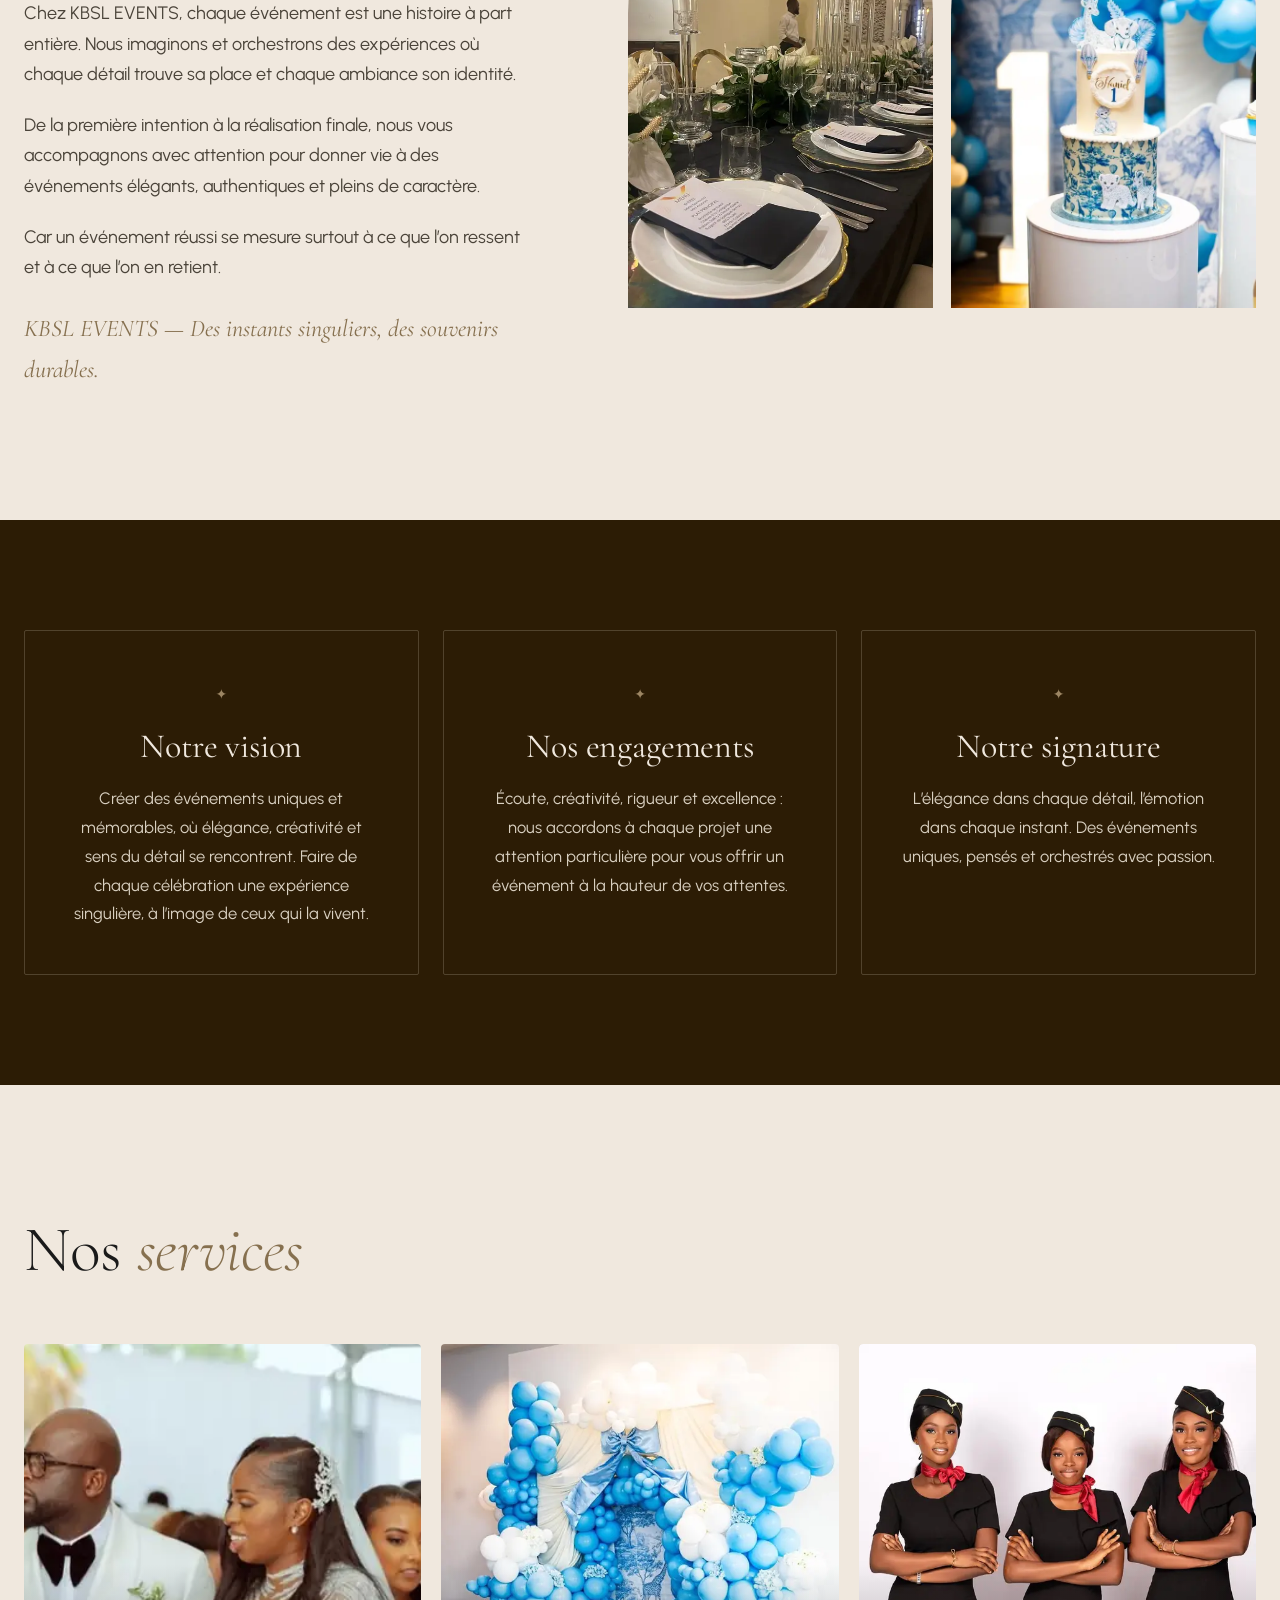
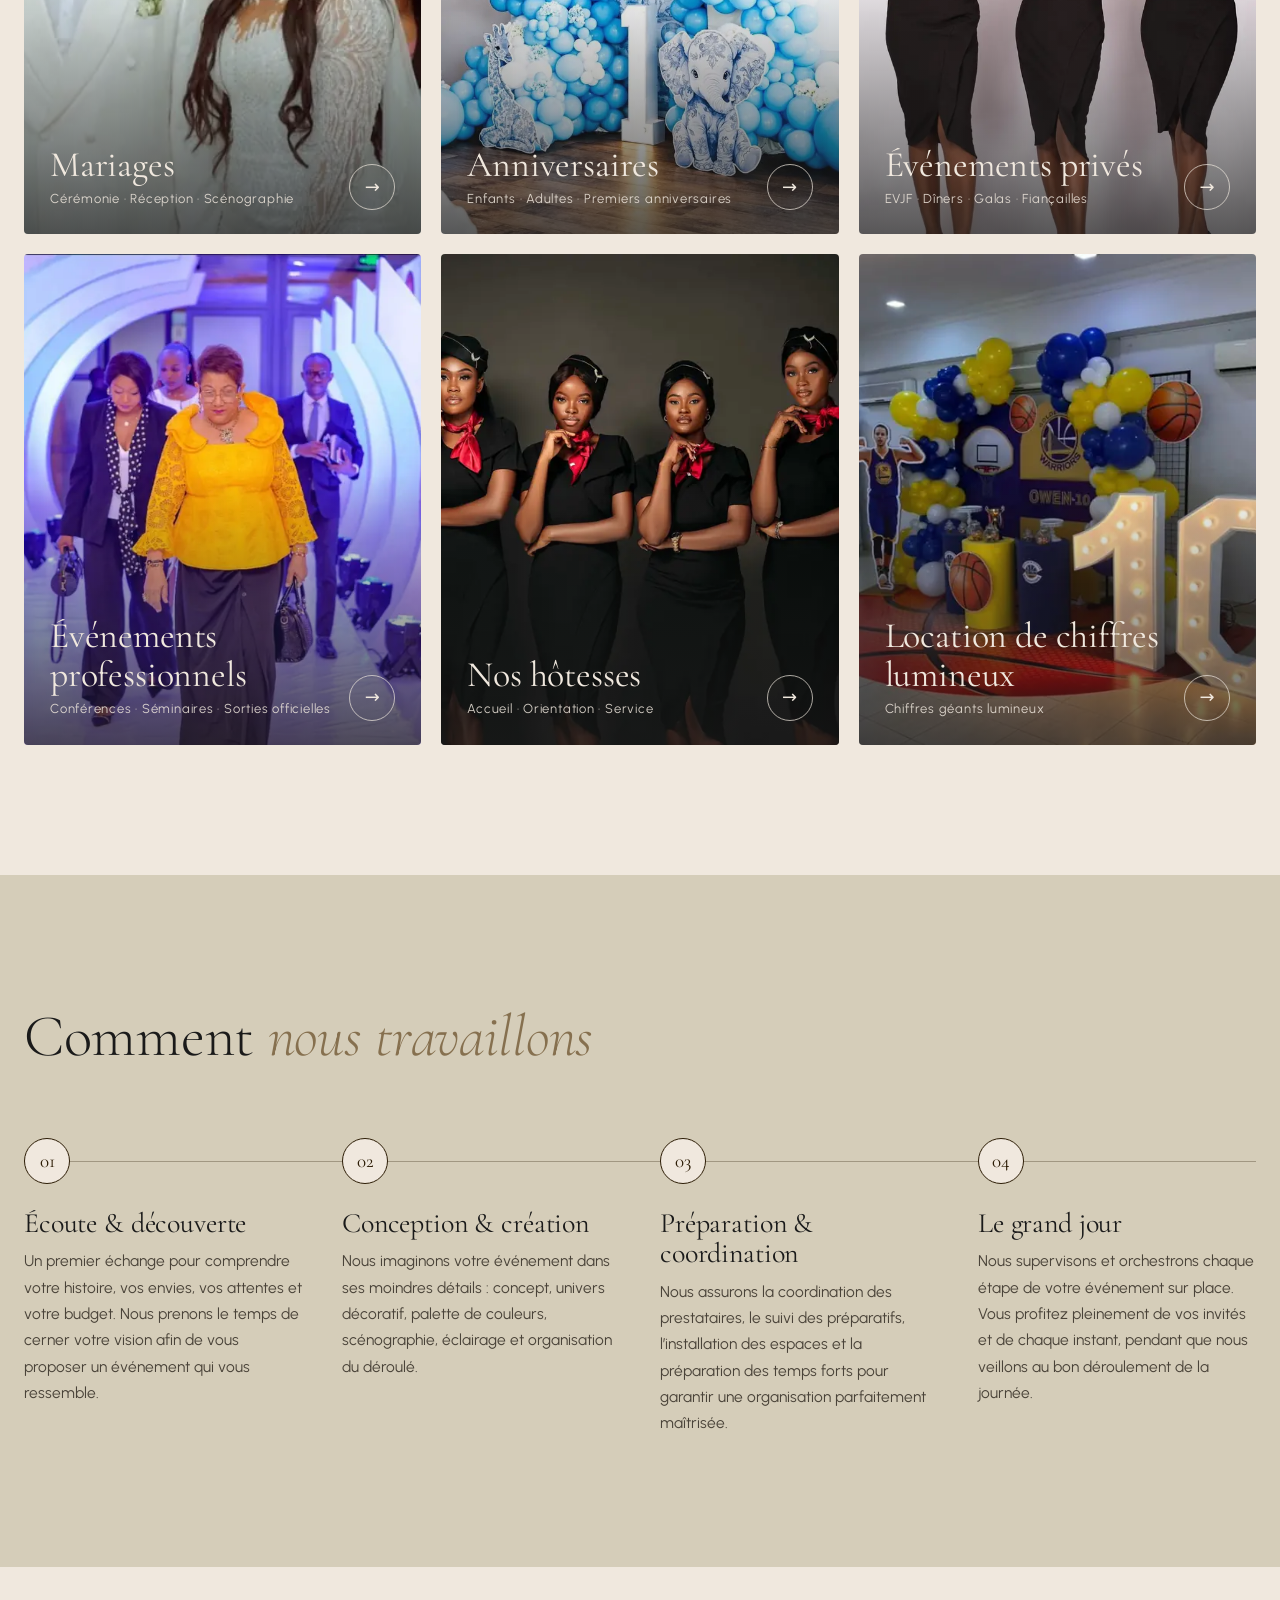
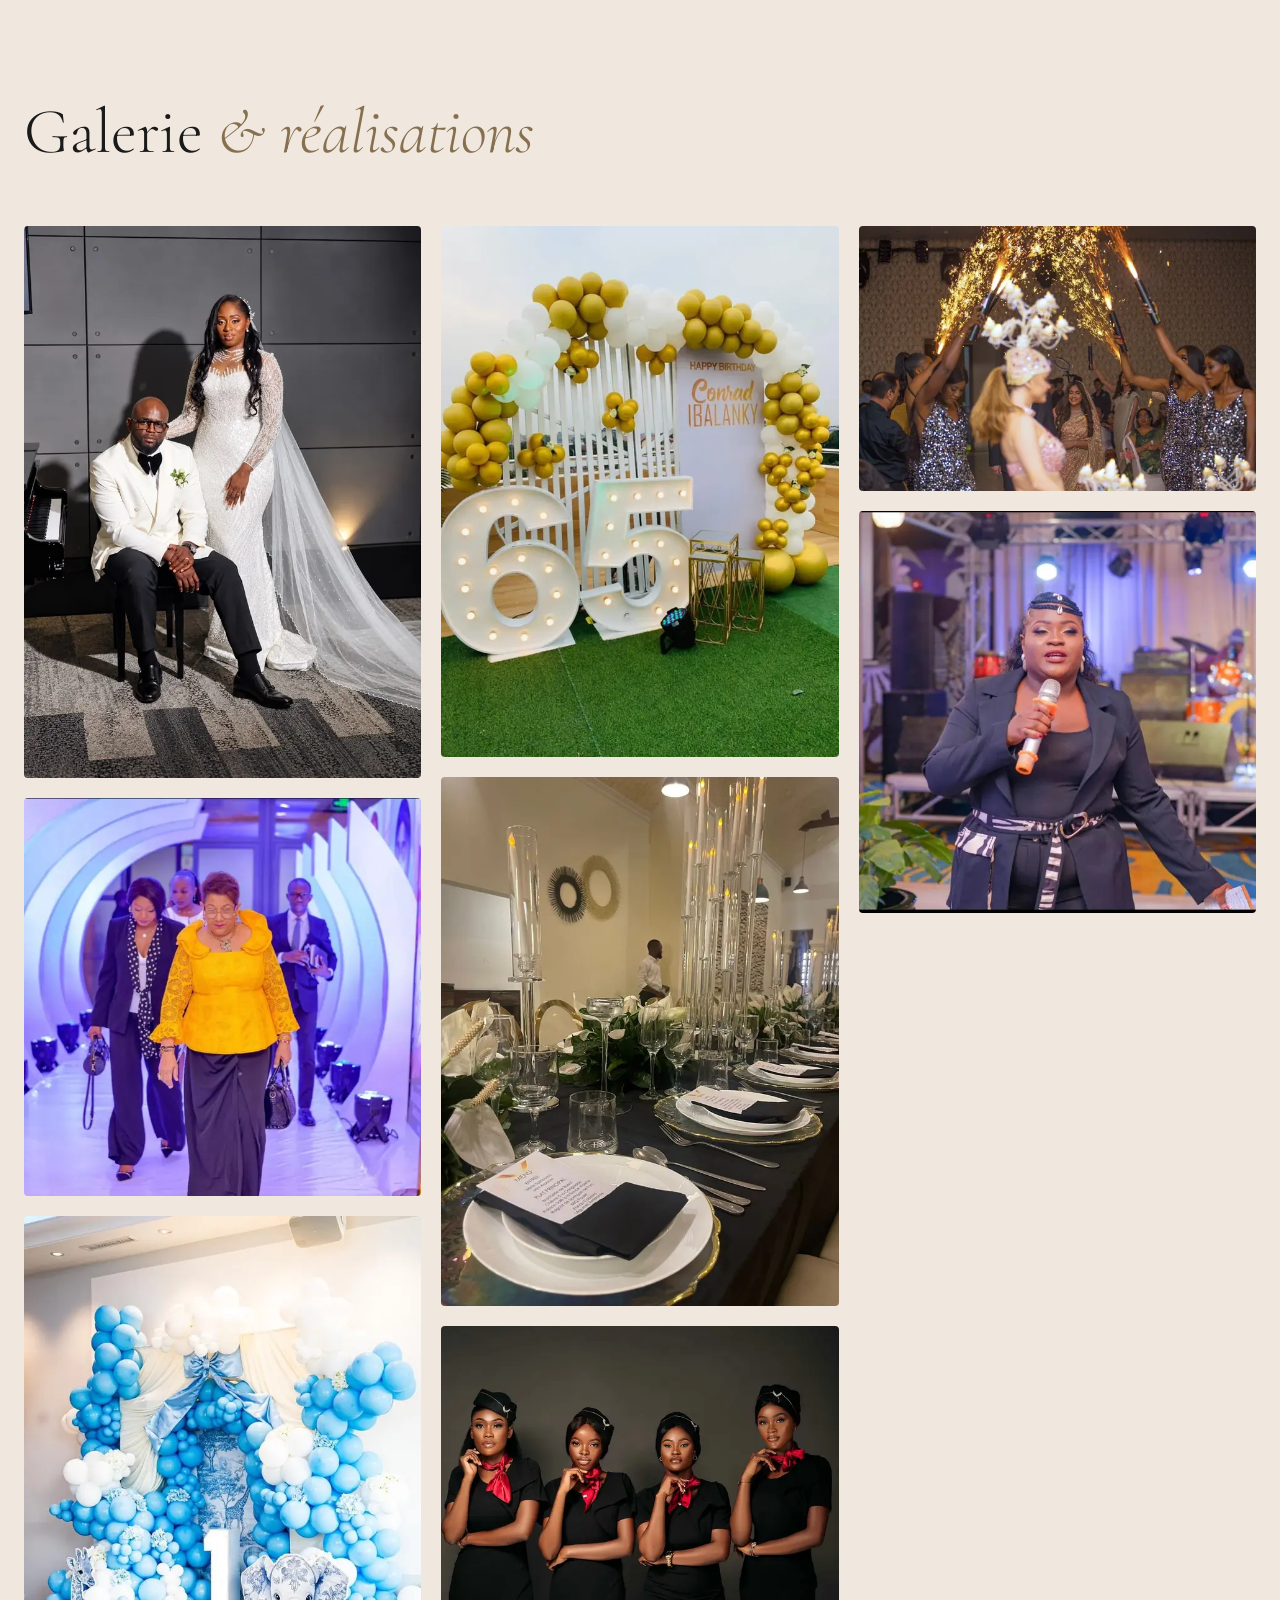
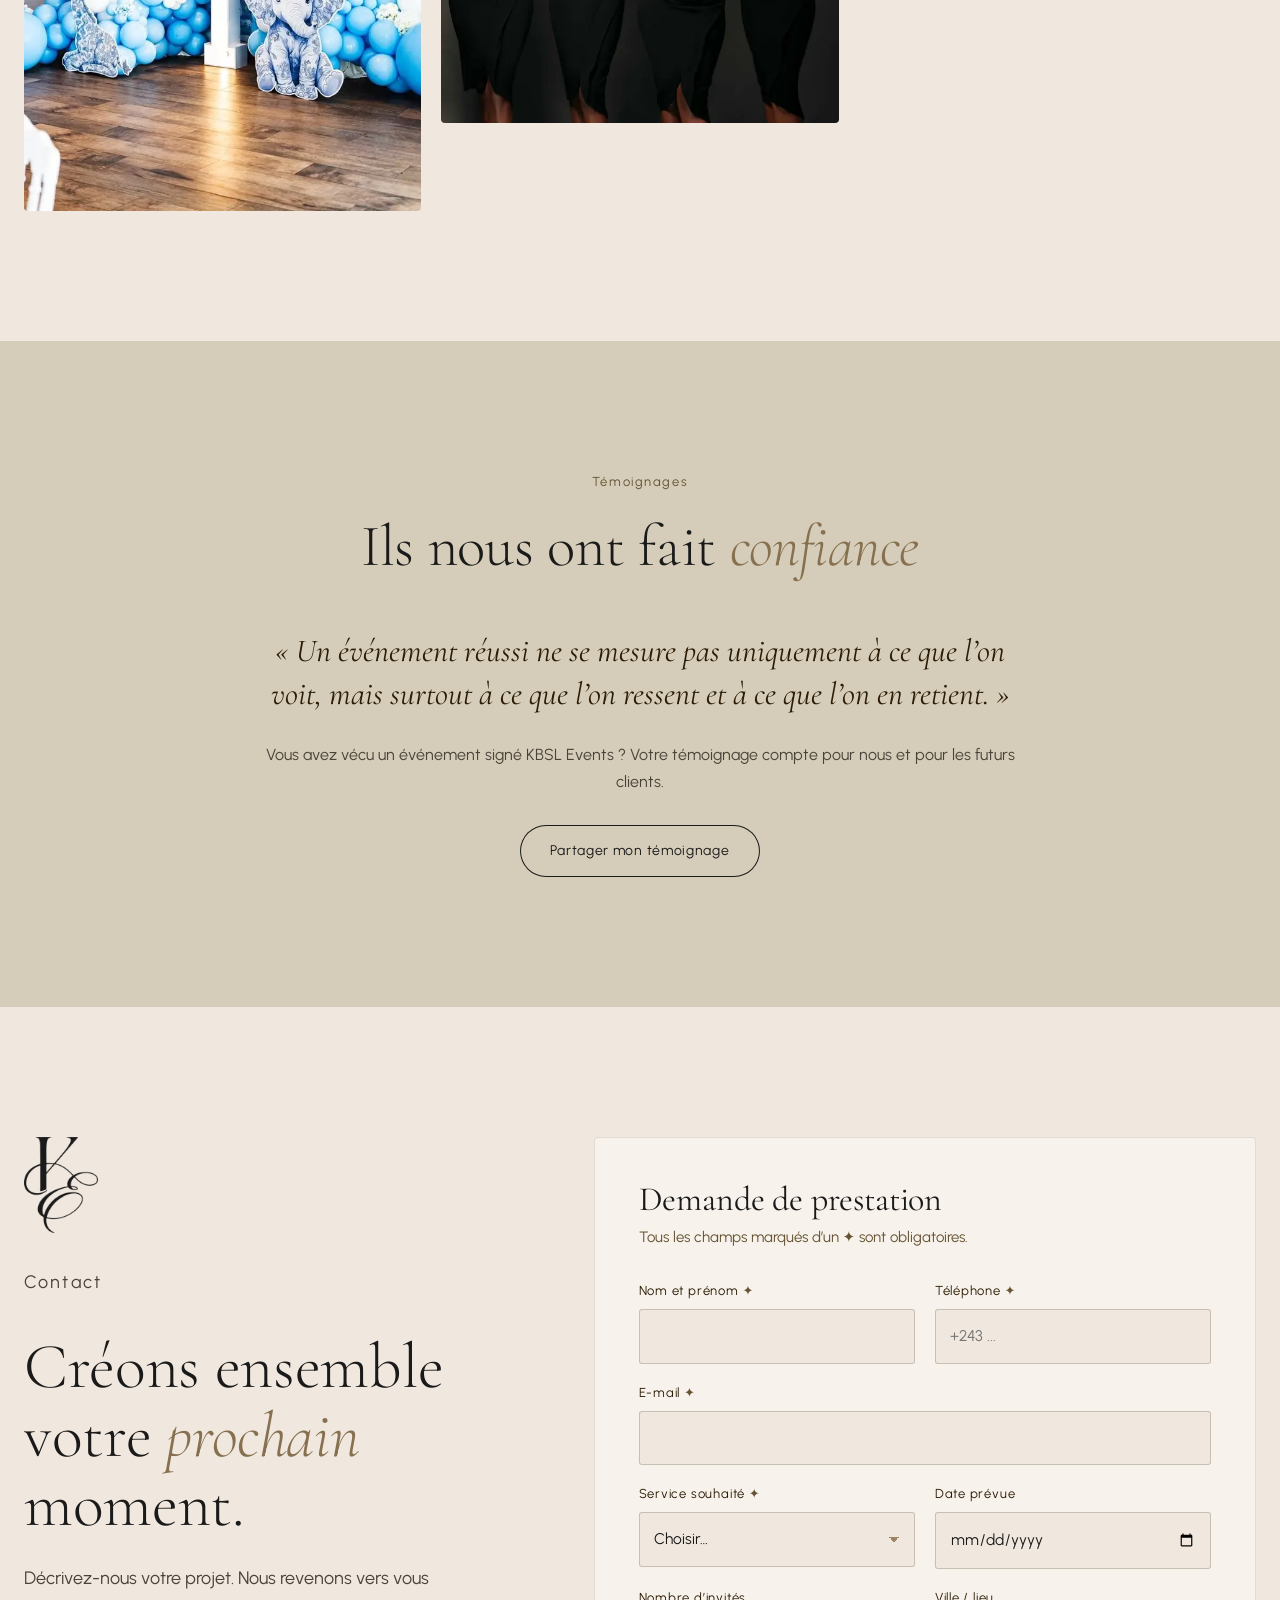
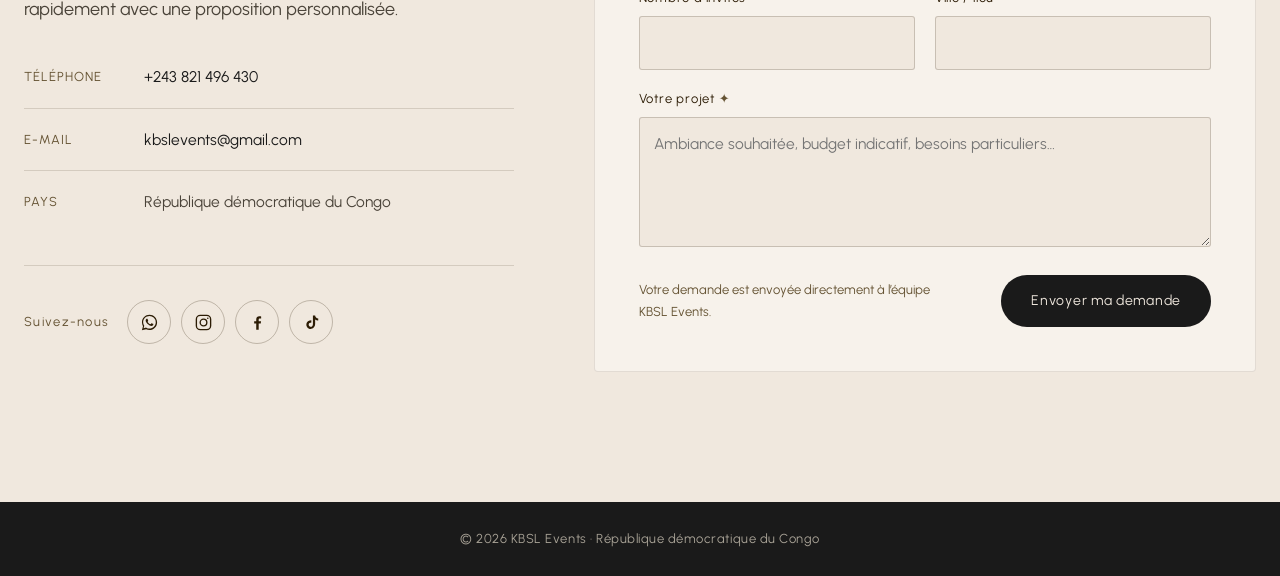
==== commit f97f44a5: "Événements privés : nouvelle couverture, photos retirées ; location limitée aux chiffres lumineux Co" ====
--- a/index.html
+++ b/index.html
@@ -35,7 +35,7 @@
       <a href="#qui-sommes-nous">Qui sommes-nous</a>
       <div class="drop">
         <button type="button" aria-haspopup="true">Nos services<span>▾</span></button>
-        <div class="drop-menu"><a href="mariage.html">Mariages</a><a href="anniversaire.html">Anniversaires</a><a href="evenement-prive.html">Événements privés</a><a href="evenement-professionnel.html">Événements professionnels</a><a href="nos-hotesses.html">Nos hôtesses</a><a href="location-materiel.html">Location de matériel</a></div>
+        <div class="drop-menu"><a href="mariage.html">Mariages</a><a href="anniversaire.html">Anniversaires</a><a href="evenement-prive.html">Événements privés</a><a href="evenement-professionnel.html">Événements professionnels</a><a href="nos-hotesses.html">Nos hôtesses</a><a href="location-materiel.html">Location de chiffres lumineux</a></div>
       </div>
       <a href="#galerie">Galerie</a>
       <a class="btn" href="#contact">Demander un devis</a>
@@ -48,7 +48,7 @@
   <a href="#fondatrice">Mot de la fondatrice</a>
   <a href="#qui-sommes-nous">Qui sommes-nous</a>
   <p>NOS SERVICES</p>
-  <a href="mariage.html">Mariages</a><a href="anniversaire.html">Anniversaires</a><a href="evenement-prive.html">Événements privés</a><a href="evenement-professionnel.html">Événements professionnels</a><a href="nos-hotesses.html">Nos hôtesses</a><a href="location-materiel.html">Location de matériel</a>
+  <a href="mariage.html">Mariages</a><a href="anniversaire.html">Anniversaires</a><a href="evenement-prive.html">Événements privés</a><a href="evenement-professionnel.html">Événements professionnels</a><a href="nos-hotesses.html">Nos hôtesses</a><a href="location-materiel.html">Location de chiffres lumineux</a>
   <p>LA MAISON</p>
   <a href="#galerie">Galerie</a>
   <a href="#temoignages">Témoignages</a>
@@ -74,7 +74,7 @@
   </div>
 </header>
 
-<div class="marquee" aria-hidden="true"><div class="marquee-track"><span>Mariages</span><span>Anniversaires</span><span>Événements privés</span><span>Événements professionnels</span><span>Nos hôtesses</span><span>Location de matériel</span><span>Mariages</span><span>Anniversaires</span><span>Événements privés</span><span>Événements professionnels</span><span>Nos hôtesses</span><span>Location de matériel</span></div></div>
+<div class="marquee" aria-hidden="true"><div class="marquee-track"><span>Mariages</span><span>Anniversaires</span><span>Événements privés</span><span>Événements professionnels</span><span>Nos hôtesses</span><span>Location de chiffres lumineux</span><span>Mariages</span><span>Anniversaires</span><span>Événements privés</span><span>Événements professionnels</span><span>Nos hôtesses</span><span>Location de chiffres lumineux</span></div></div>
 
 <section class="founder" id="fondatrice">
   <div class="wrap founder-grid">
@@ -140,7 +140,7 @@
     <div class="gal-head">
       <h2 class="sr">Nos <em>services</em></h2>
     </div>
-    <div class="cats"><a class="cat sr-img" href="mariage.html"><picture><source type="image/webp" srcset="images/w/planner-01-640.webp 640w, images/w/planner-01-1024.webp 944w" sizes="(max-width:600px) 92vw, (max-width:1000px) 46vw, 460px"><img src="images/planner-01.jpg" alt="Mariages KBSL Events" loading="lazy"></picture><div class="cap"><div><h3>Mariages</h3><small>Cérémonie · Réception · Scénographie</small></div><span class="go">→</span></div></a><a class="cat sr-img" href="anniversaire.html"><picture><source type="image/webp" srcset="images/w/anniv-01-640.webp 640w, images/w/anniv-01-1024.webp 721w" sizes="(max-width:600px) 92vw, (max-width:1000px) 46vw, 460px"><img src="images/anniv-01.jpg" alt="Anniversaires KBSL Events" loading="lazy"></picture><div class="cap"><div><h3>Anniversaires</h3><small>Enfants · Adultes · Premiers anniversaires</small></div><span class="go">→</span></div></a><a class="cat sr-img" href="evenement-prive.html"><picture><source type="image/webp" srcset="images/w/privee-02-640.webp 640w, images/w/privee-02-1024.webp 1024w, images/w/privee-02-1600.webp 1280w" sizes="(max-width:600px) 92vw, (max-width:1000px) 46vw, 460px"><img src="images/privee-02.jpg" alt="Événements privés KBSL Events" loading="lazy"></picture><div class="cap"><div><h3>Événements privés</h3><small>EVJF · Dîners · Galas · Fiançailles</small></div><span class="go">→</span></div></a><a class="cat sr-img" href="evenement-professionnel.html"><picture><source type="image/webp" srcset="images/w/pro-12-640.webp 640w, images/w/pro-12-1024.webp 1024w, images/w/pro-12-1600.webp 1079w" sizes="(max-width:600px) 92vw, (max-width:1000px) 46vw, 460px"><img src="images/pro-12.jpg" alt="Événements professionnels KBSL Events" loading="lazy"></picture><div class="cap"><div><h3>Événements professionnels</h3><small>Conférences · Séminaires · Sorties officielles</small></div><span class="go">→</span></div></a><a class="cat sr-img" href="nos-hotesses.html"><picture><source type="image/webp" srcset="images/w/hotesse-04-640.webp 640w, images/w/hotesse-04-1024.webp 1024w, images/w/hotesse-04-1600.webp 1600w" sizes="(max-width:600px) 92vw, (max-width:1000px) 46vw, 460px"><img src="images/hotesse-04.jpg" alt="Nos hôtesses KBSL Events" loading="lazy"></picture><div class="cap"><div><h3>Nos hôtesses</h3><small>Accueil · Orientation · Service</small></div><span class="go">→</span></div></a><a class="cat sr-img" href="location-materiel.html"><picture><source type="image/webp" srcset="images/w/mariage-21-640.webp 640w, images/w/mariage-21-1024.webp 1024w" sizes="(max-width:600px) 92vw, (max-width:1000px) 46vw, 460px"><img src="images/mariage-21.jpg" alt="Location de matériel KBSL Events" loading="lazy"></picture><div class="cap"><div><h3>Location de matériel</h3><small>Mobilier · Art de la table · Décor</small></div><span class="go">→</span></div></a></div>
+    <div class="cats"><a class="cat sr-img" href="mariage.html"><picture><source type="image/webp" srcset="images/w/planner-01-640.webp 640w, images/w/planner-01-1024.webp 944w" sizes="(max-width:600px) 92vw, (max-width:1000px) 46vw, 460px"><img src="images/planner-01.jpg" alt="Mariages KBSL Events" loading="lazy"></picture><div class="cap"><div><h3>Mariages</h3><small>Cérémonie · Réception · Scénographie</small></div><span class="go">→</span></div></a><a class="cat sr-img" href="anniversaire.html"><picture><source type="image/webp" srcset="images/w/anniv-01-640.webp 640w, images/w/anniv-01-1024.webp 721w" sizes="(max-width:600px) 92vw, (max-width:1000px) 46vw, 460px"><img src="images/anniv-01.jpg" alt="Anniversaires KBSL Events" loading="lazy"></picture><div class="cap"><div><h3>Anniversaires</h3><small>Enfants · Adultes · Premiers anniversaires</small></div><span class="go">→</span></div></a><a class="cat sr-img" href="evenement-prive.html"><picture><source type="image/webp" srcset="images/w/hotesses-trio-studio-640.webp 640w, images/w/hotesses-trio-studio-1024.webp 1024w, images/w/hotesses-trio-studio-1600.webp 1065w" sizes="(max-width:600px) 92vw, (max-width:1000px) 46vw, 460px"><img src="images/hotesses-trio-studio.jpg" alt="Événements privés KBSL Events" loading="lazy"></picture><div class="cap"><div><h3>Événements privés</h3><small>EVJF · Dîners · Galas · Fiançailles</small></div><span class="go">→</span></div></a><a class="cat sr-img" href="evenement-professionnel.html"><picture><source type="image/webp" srcset="images/w/pro-12-640.webp 640w, images/w/pro-12-1024.webp 1024w, images/w/pro-12-1600.webp 1079w" sizes="(max-width:600px) 92vw, (max-width:1000px) 46vw, 460px"><img src="images/pro-12.jpg" alt="Événements professionnels KBSL Events" loading="lazy"></picture><div class="cap"><div><h3>Événements professionnels</h3><small>Conférences · Séminaires · Sorties officielles</small></div><span class="go">→</span></div></a><a class="cat sr-img" href="nos-hotesses.html"><picture><source type="image/webp" srcset="images/w/hotesse-04-640.webp 640w, images/w/hotesse-04-1024.webp 1024w, images/w/hotesse-04-1600.webp 1600w" sizes="(max-width:600px) 92vw, (max-width:1000px) 46vw, 460px"><img src="images/hotesse-04.jpg" alt="Nos hôtesses KBSL Events" loading="lazy"></picture><div class="cap"><div><h3>Nos hôtesses</h3><small>Accueil · Orientation · Service</small></div><span class="go">→</span></div></a><a class="cat sr-img" href="location-materiel.html"><picture><source type="image/webp" srcset="images/w/chiffres-02-640.webp 640w, images/w/chiffres-02-1024.webp 1024w, images/w/chiffres-02-1600.webp 1280w" sizes="(max-width:600px) 92vw, (max-width:1000px) 46vw, 460px"><img src="images/chiffres-02.jpg" alt="Location de chiffres lumineux KBSL Events" loading="lazy"></picture><div class="cap"><div><h3>Location de chiffres lumineux</h3><small>Chiffres géants lumineux</small></div><span class="go">→</span></div></a></div>
   </div>
 </section>
 
@@ -156,7 +156,7 @@
     <div class="gal-head">
       <h2 class="sr">Galerie <em>&amp; réalisations</em></h2>
     </div>
-    <div class="masonry"><figure class="sr-img"><picture><source type="image/webp" srcset="images/w/planner-02-640.webp 640w, images/w/planner-02-1024.webp 921w" sizes="(max-width:600px) 92vw, (max-width:1000px) 46vw, 460px"><img src="images/planner-02.jpg" alt="Réalisation KBSL Events, photo 1" loading="lazy" width="921" height="1280"></picture></figure><figure class="sr-img"><picture><source type="image/webp" srcset="images/w/pro-12-640.webp 640w, images/w/pro-12-1024.webp 1024w, images/w/pro-12-1600.webp 1079w" sizes="(max-width:600px) 92vw, (max-width:1000px) 46vw, 460px"><img src="images/pro-12.jpg" alt="Réalisation KBSL Events, photo 2" loading="lazy" width="1079" height="1080"></picture></figure><figure class="sr-img"><picture><source type="image/webp" srcset="images/w/anniv-01-640.webp 640w, images/w/anniv-01-1024.webp 721w" sizes="(max-width:600px) 92vw, (max-width:1000px) 46vw, 460px"><img src="images/anniv-01.jpg" alt="Réalisation KBSL Events, photo 3" loading="lazy" width="721" height="1080"></picture></figure><figure class="sr-img"><picture><source type="image/webp" srcset="images/w/privee-03-640.webp 640w, images/w/privee-03-1024.webp 1024w, images/w/privee-03-1600.webp 1080w" sizes="(max-width:600px) 92vw, (max-width:1000px) 46vw, 460px"><img src="images/privee-03.jpg" alt="Réalisation KBSL Events, photo 4" loading="lazy" width="1080" height="1080"></picture></figure><figure class="sr-img"><picture><source type="image/webp" srcset="images/w/mariage-17-640.webp 640w, images/w/mariage-17-1024.webp 960w" sizes="(max-width:600px) 92vw, (max-width:1000px) 46vw, 460px"><img src="images/mariage-17.jpg" alt="Réalisation KBSL Events, photo 5" loading="lazy" width="960" height="1280"></picture></figure><figure class="sr-img"><picture><source type="image/webp" srcset="images/w/hotesse-04-640.webp 640w, images/w/hotesse-04-1024.webp 1024w, images/w/hotesse-04-1600.webp 1600w" sizes="(max-width:600px) 92vw, (max-width:1000px) 46vw, 460px"><img src="images/hotesse-04.jpg" alt="Réalisation KBSL Events, photo 6" loading="lazy" width="1600" height="1600"></picture></figure><figure class="sr-img"><picture><source type="image/webp" srcset="images/w/mariage-08-640.webp 640w, images/w/mariage-08-1024.webp 1024w, images/w/mariage-08-1600.webp 1280w" sizes="(max-width:600px) 92vw, (max-width:1000px) 46vw, 460px"><img src="images/mariage-08.jpg" alt="Réalisation KBSL Events, photo 7" loading="lazy" width="1280" height="854"></picture></figure><figure class="sr-img"><picture><source type="image/webp" srcset="images/w/pro-14-640.webp 640w, images/w/pro-14-1024.webp 1024w, images/w/pro-14-1600.webp 1067w" sizes="(max-width:600px) 92vw, (max-width:1000px) 46vw, 460px"><img src="images/pro-14.jpg" alt="Réalisation KBSL Events, photo 8" loading="lazy" width="1067" height="1080"></picture></figure></div>
+    <div class="masonry"><figure class="sr-img"><picture><source type="image/webp" srcset="images/w/planner-02-640.webp 640w, images/w/planner-02-1024.webp 921w" sizes="(max-width:600px) 92vw, (max-width:1000px) 46vw, 460px"><img src="images/planner-02.jpg" alt="Réalisation KBSL Events, photo 1" loading="lazy" width="921" height="1280"></picture></figure><figure class="sr-img"><picture><source type="image/webp" srcset="images/w/pro-12-640.webp 640w, images/w/pro-12-1024.webp 1024w, images/w/pro-12-1600.webp 1079w" sizes="(max-width:600px) 92vw, (max-width:1000px) 46vw, 460px"><img src="images/pro-12.jpg" alt="Réalisation KBSL Events, photo 2" loading="lazy" width="1079" height="1080"></picture></figure><figure class="sr-img"><picture><source type="image/webp" srcset="images/w/anniv-01-640.webp 640w, images/w/anniv-01-1024.webp 721w" sizes="(max-width:600px) 92vw, (max-width:1000px) 46vw, 460px"><img src="images/anniv-01.jpg" alt="Réalisation KBSL Events, photo 3" loading="lazy" width="721" height="1080"></picture></figure><figure class="sr-img"><picture><source type="image/webp" srcset="images/w/chiffres-05-640.webp 640w, images/w/chiffres-05-1024.webp 808w" sizes="(max-width:600px) 92vw, (max-width:1000px) 46vw, 460px"><img src="images/chiffres-05.jpg" alt="Réalisation KBSL Events, photo 4" loading="lazy" width="808" height="1080"></picture></figure><figure class="sr-img"><picture><source type="image/webp" srcset="images/w/mariage-17-640.webp 640w, images/w/mariage-17-1024.webp 960w" sizes="(max-width:600px) 92vw, (max-width:1000px) 46vw, 460px"><img src="images/mariage-17.jpg" alt="Réalisation KBSL Events, photo 5" loading="lazy" width="960" height="1280"></picture></figure><figure class="sr-img"><picture><source type="image/webp" srcset="images/w/hotesse-04-640.webp 640w, images/w/hotesse-04-1024.webp 1024w, images/w/hotesse-04-1600.webp 1600w" sizes="(max-width:600px) 92vw, (max-width:1000px) 46vw, 460px"><img src="images/hotesse-04.jpg" alt="Réalisation KBSL Events, photo 6" loading="lazy" width="1600" height="1600"></picture></figure><figure class="sr-img"><picture><source type="image/webp" srcset="images/w/mariage-08-640.webp 640w, images/w/mariage-08-1024.webp 1024w, images/w/mariage-08-1600.webp 1280w" sizes="(max-width:600px) 92vw, (max-width:1000px) 46vw, 460px"><img src="images/mariage-08.jpg" alt="Réalisation KBSL Events, photo 7" loading="lazy" width="1280" height="854"></picture></figure><figure class="sr-img"><picture><source type="image/webp" srcset="images/w/pro-14-640.webp 640w, images/w/pro-14-1024.webp 1024w, images/w/pro-14-1600.webp 1067w" sizes="(max-width:600px) 92vw, (max-width:1000px) 46vw, 460px"><img src="images/pro-14.jpg" alt="Réalisation KBSL Events, photo 8" loading="lazy" width="1067" height="1080"></picture></figure></div>
   </div>
 </section>
 <section class="testimonials" id="temoignages">
@@ -195,7 +195,7 @@
         <div class="field"><label for="f-nom">Nom et prénom <i>✦</i></label><input id="f-nom" name="Nom" required autocomplete="name"></div>
         <div class="field"><label for="f-tel">Téléphone <i>✦</i></label><input id="f-tel" name="Téléphone" type="tel" required autocomplete="tel" placeholder="+243 ..."></div>
         <div class="field full"><label for="f-mail">E-mail <i>✦</i></label><input id="f-mail" name="email" type="email" required autocomplete="email"></div>
-        <div class="field"><label for="f-type">Service souhaité <i>✦</i></label><select id="f-type" name="Service souhaité" required><option value="">Choisir…</option><option data-key="mariage" value="Mariages">Mariages</option><option data-key="anniversaire" value="Anniversaires">Anniversaires</option><option data-key="evenement-prive" value="Événements privés">Événements privés</option><option data-key="evenement-professionnel" value="Événements professionnels">Événements professionnels</option><option data-key="hotesses" value="Nos hôtesses">Nos hôtesses</option><option data-key="location" value="Location de matériel">Location de matériel</option><option data-key="autre" value="Autre">Autre</option></select></div>
+        <div class="field"><label for="f-type">Service souhaité <i>✦</i></label><select id="f-type" name="Service souhaité" required><option value="">Choisir…</option><option data-key="mariage" value="Mariages">Mariages</option><option data-key="anniversaire" value="Anniversaires">Anniversaires</option><option data-key="evenement-prive" value="Événements privés">Événements privés</option><option data-key="evenement-professionnel" value="Événements professionnels">Événements professionnels</option><option data-key="hotesses" value="Nos hôtesses">Nos hôtesses</option><option data-key="location" value="Location de chiffres lumineux">Location de chiffres lumineux</option><option data-key="autre" value="Autre">Autre</option></select></div>
         <div class="field"><label for="f-date">Date prévue</label><input id="f-date" name="Date prévue" type="date"></div>
         <div class="field"><label for="f-inv">Nombre d’invités</label><input id="f-inv" name="Nombre d'invités" type="number" min="1" inputmode="numeric"></div>
         <div class="field"><label for="f-lieu">Ville / lieu</label><input id="f-lieu" name="Lieu"></div>
--- a/style.css
+++ b/style.css
@@ -412,3 +412,6 @@
   .value{padding:40px 24px}
 }
 picture{display:contents}
+.arch-mono{background:var(--sauge);display:grid;place-items:center}
+.arch-mono img{width:38%!important;height:auto!important;object-fit:contain!important}
+.cat img[src*="hotesses-trio"]{object-position:center 20%}
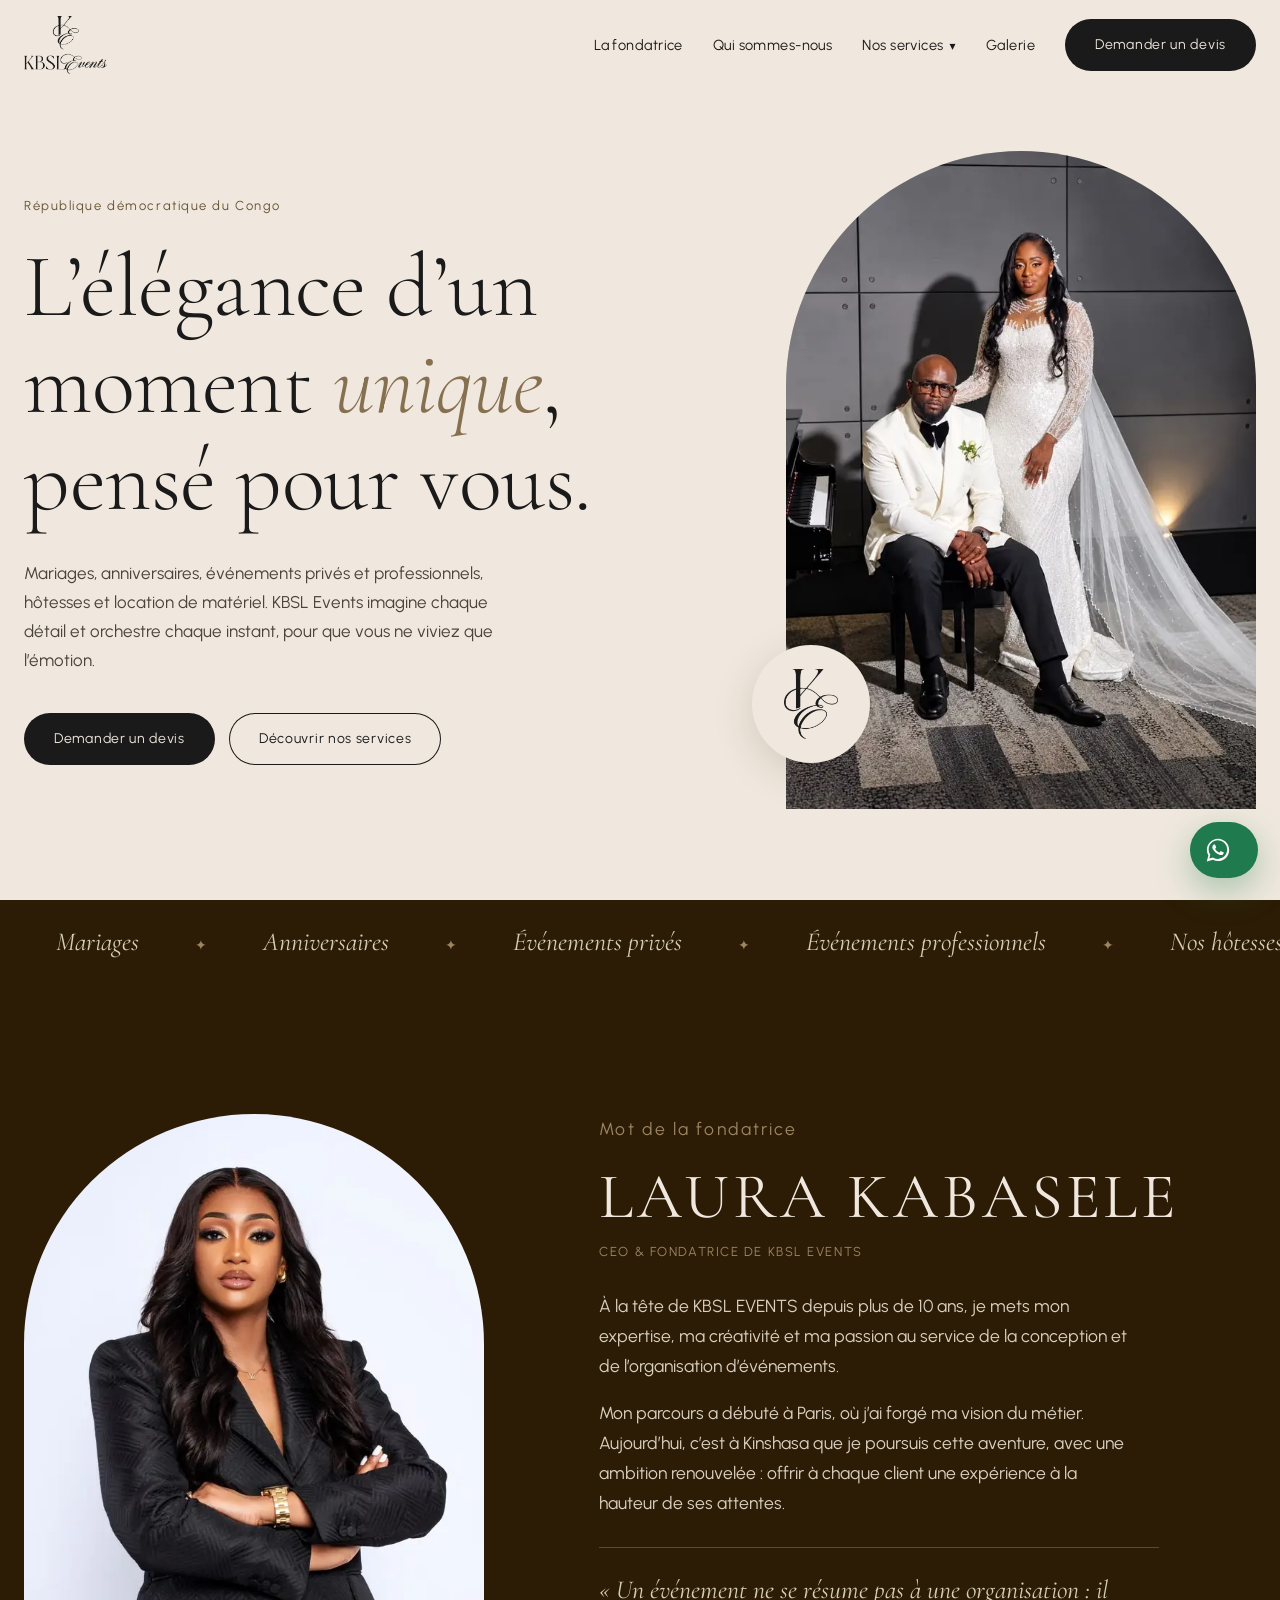
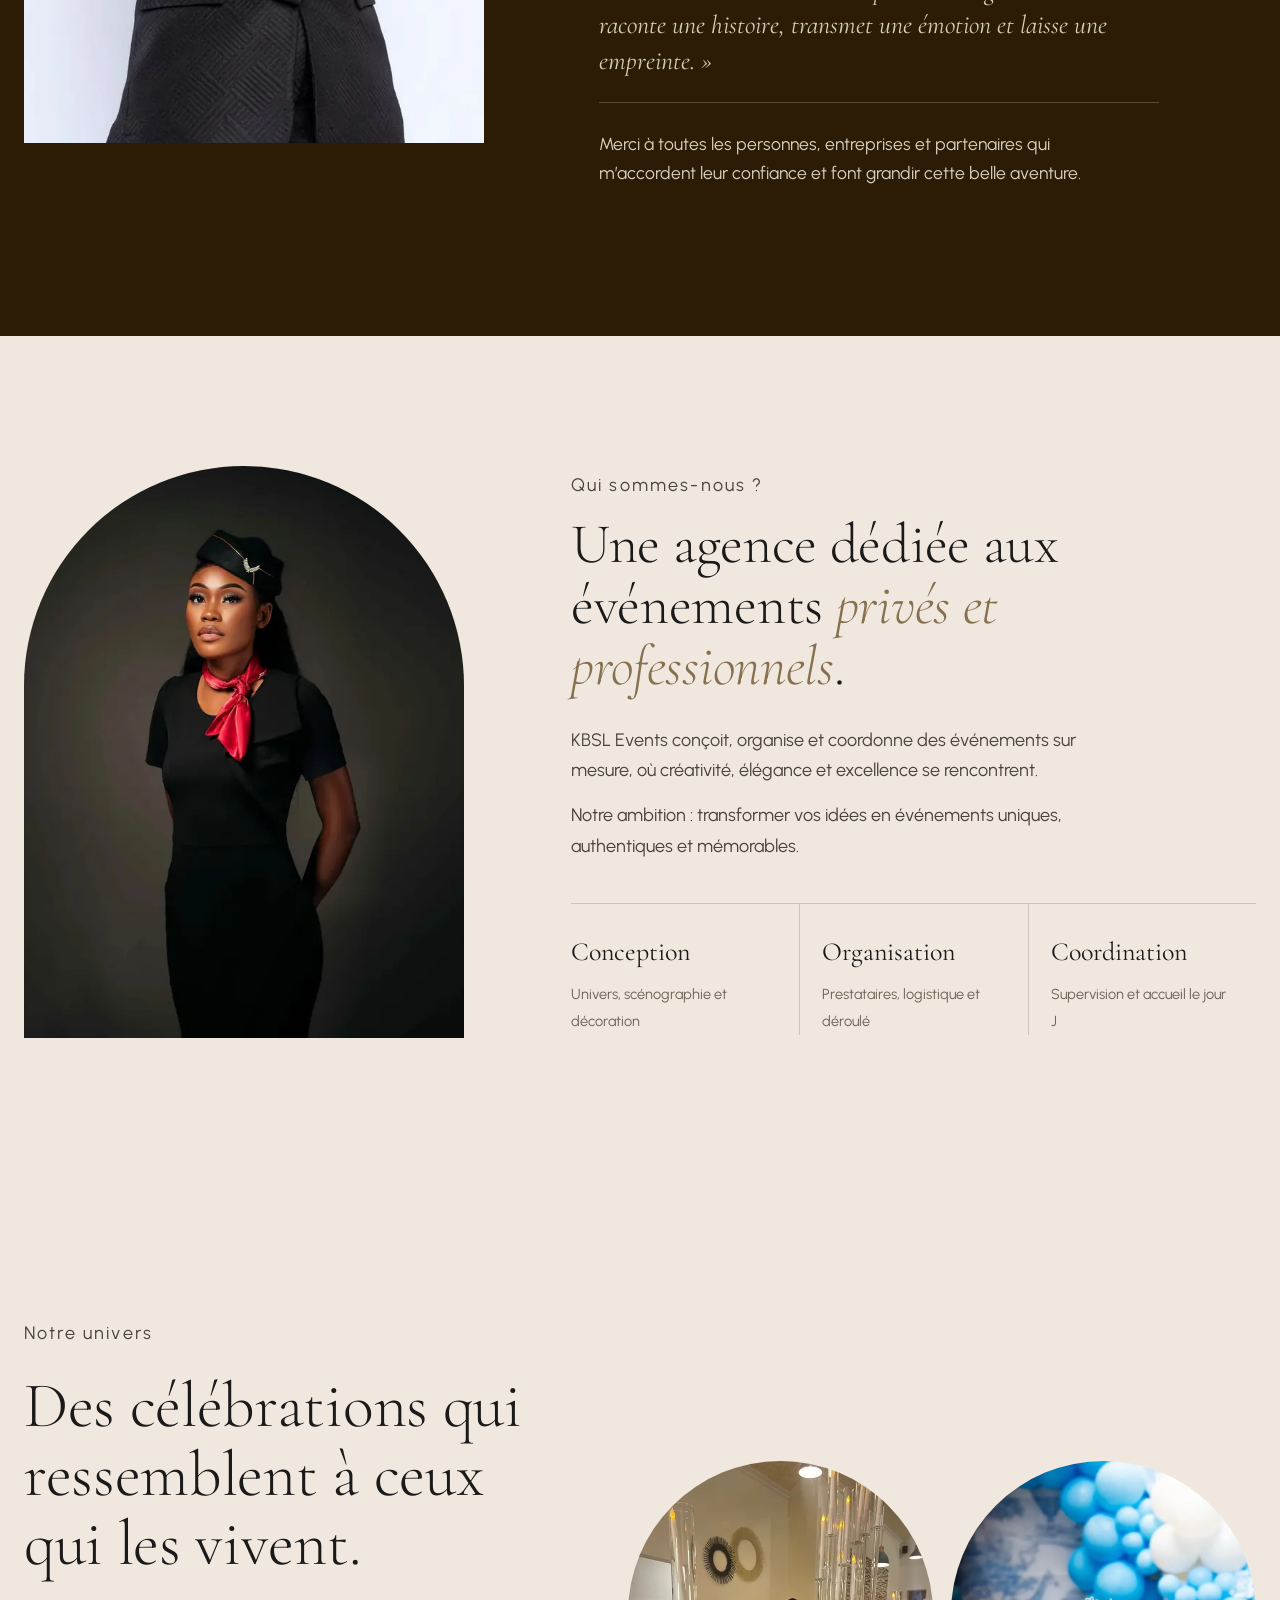
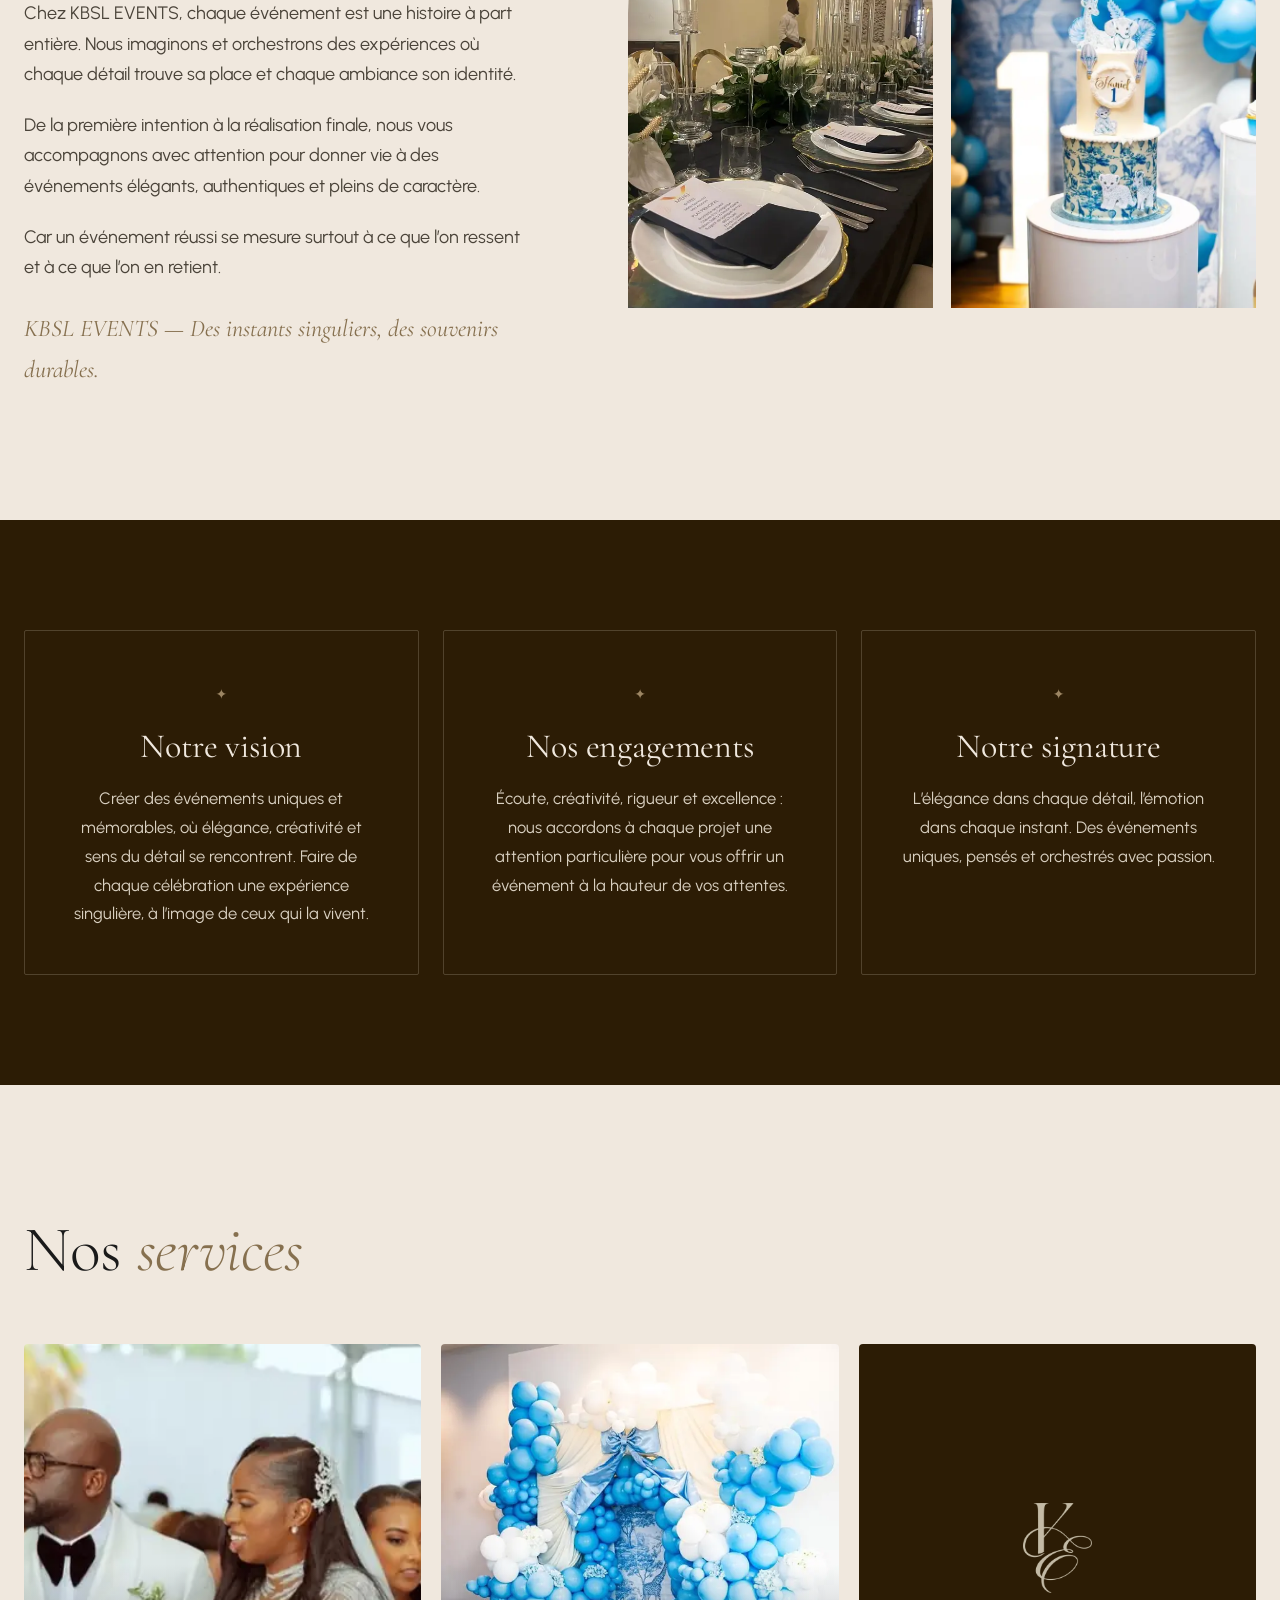
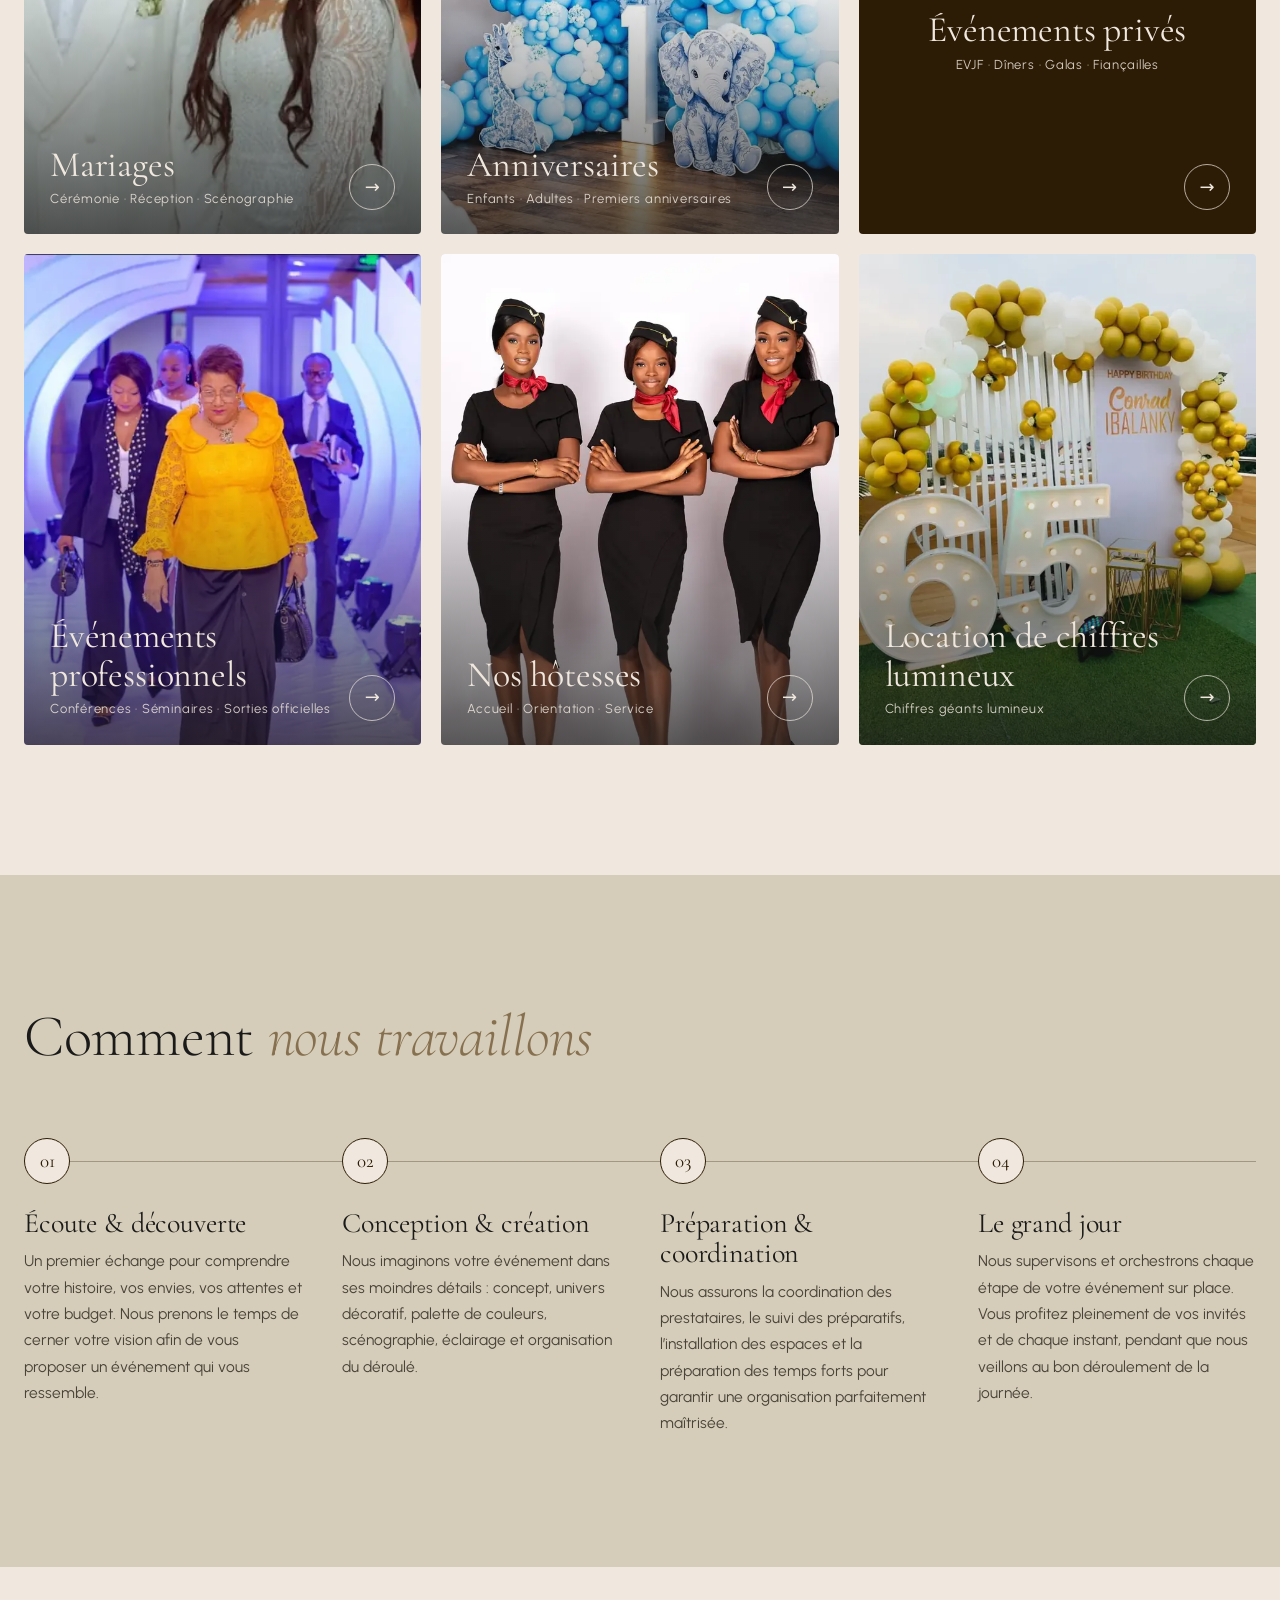
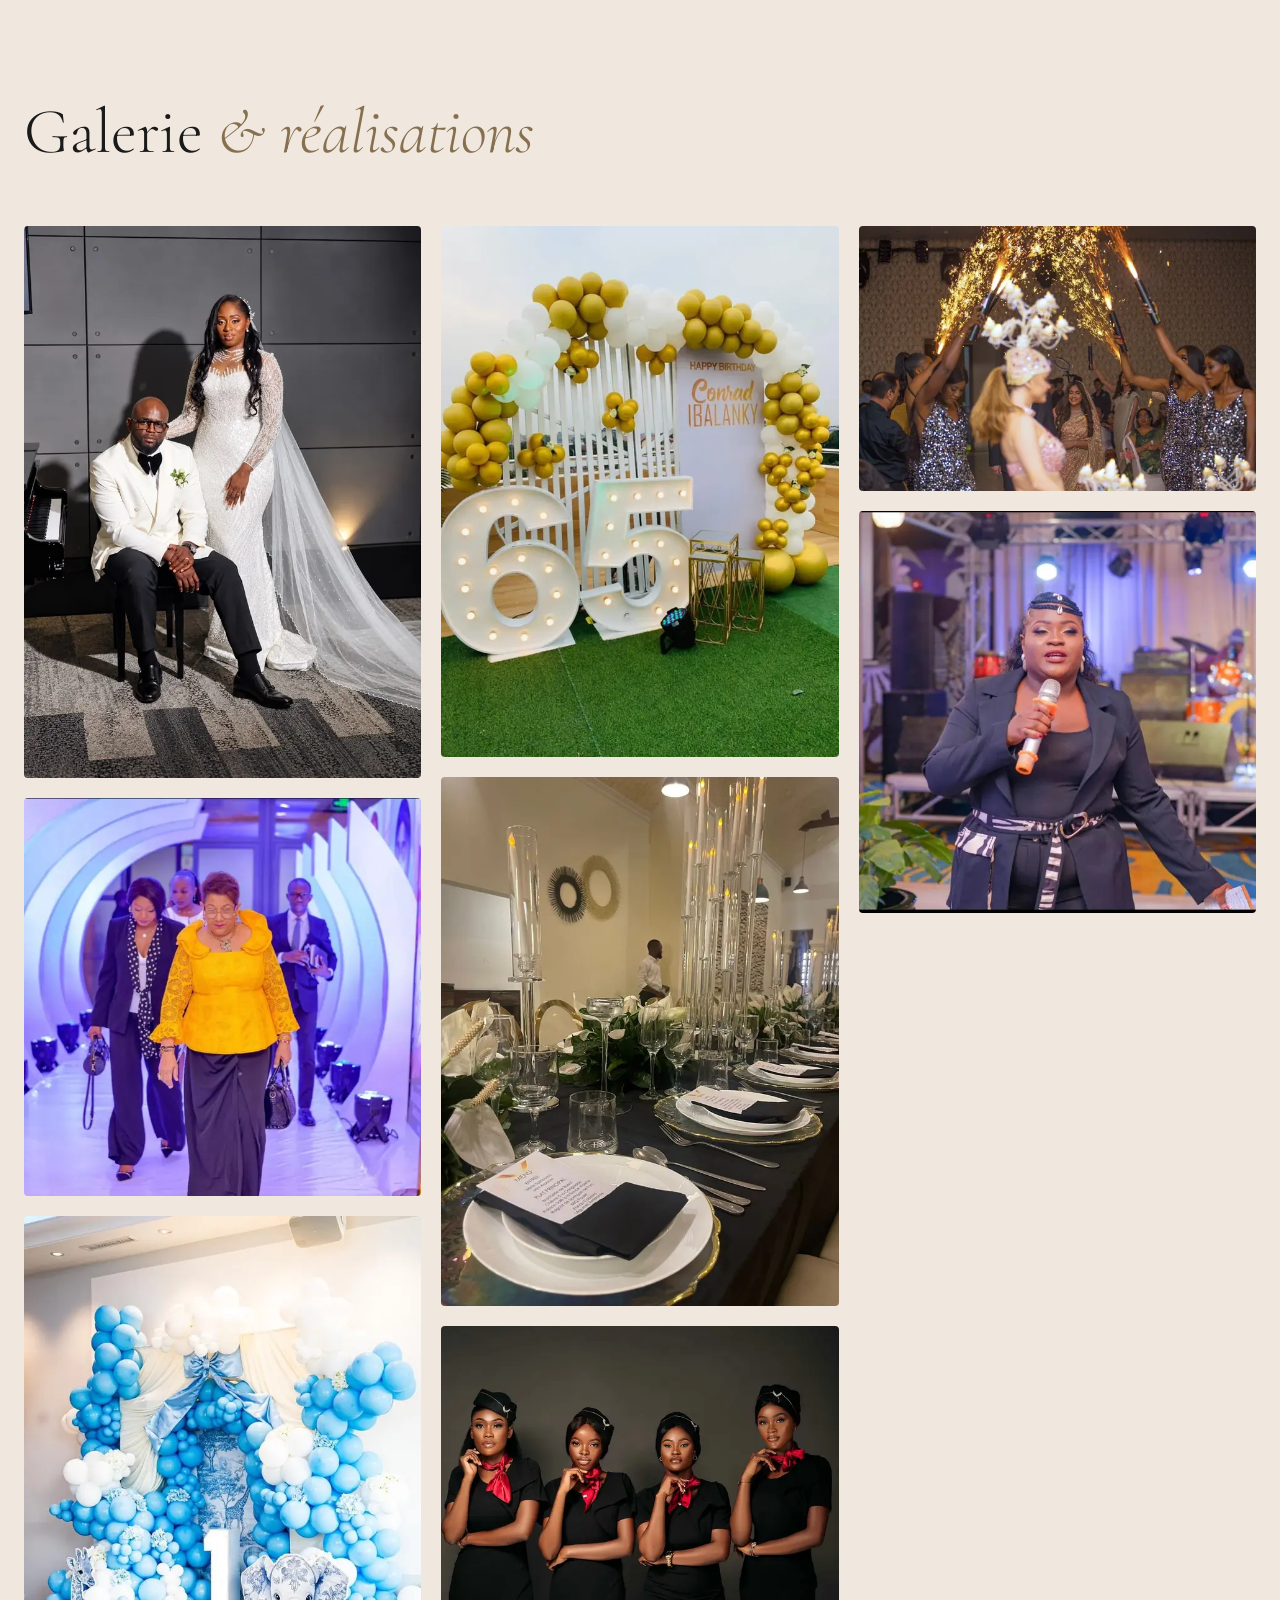
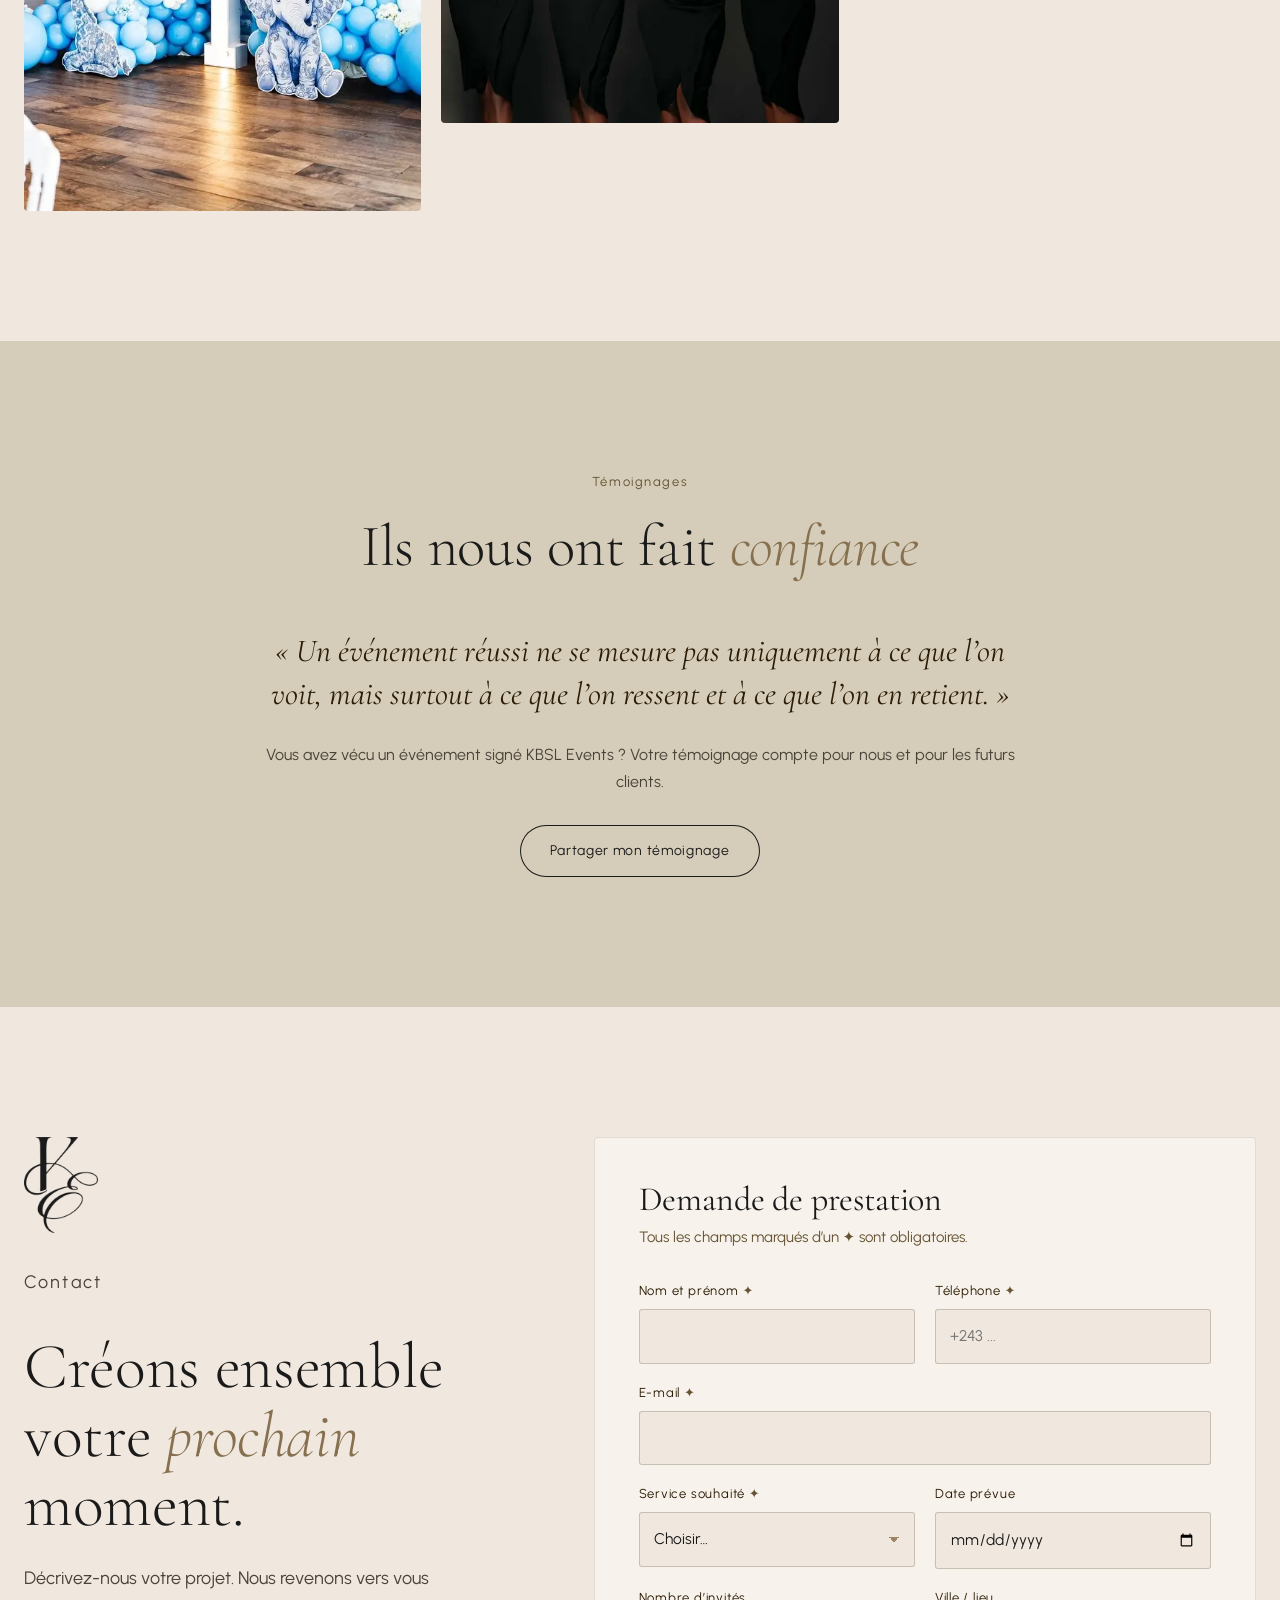
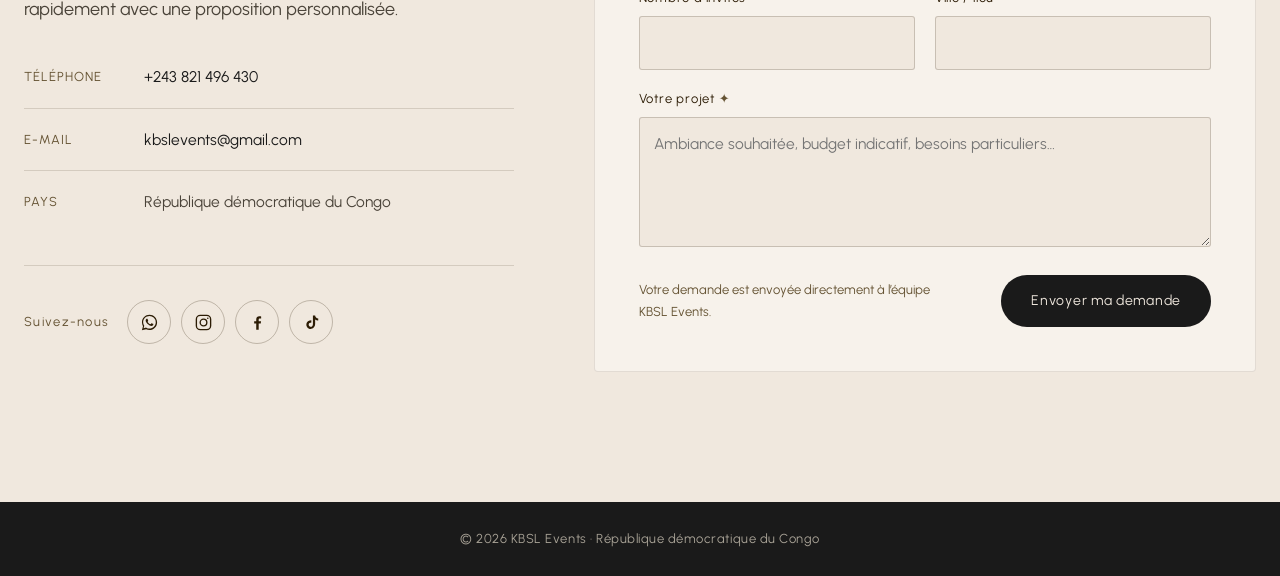
==== commit 5239c350: "Cartes : photo des 3 hôtesses sur Nos hôtesses, Événements privés sans photo, couverture 65 pour la " ====
--- a/index.html
+++ b/index.html
@@ -140,7 +140,7 @@
     <div class="gal-head">
       <h2 class="sr">Nos <em>services</em></h2>
     </div>
-    <div class="cats"><a class="cat sr-img" href="mariage.html"><picture><source type="image/webp" srcset="images/w/planner-01-640.webp 640w, images/w/planner-01-1024.webp 944w" sizes="(max-width:600px) 92vw, (max-width:1000px) 46vw, 460px"><img src="images/planner-01.jpg" alt="Mariages KBSL Events" loading="lazy"></picture><div class="cap"><div><h3>Mariages</h3><small>Cérémonie · Réception · Scénographie</small></div><span class="go">→</span></div></a><a class="cat sr-img" href="anniversaire.html"><picture><source type="image/webp" srcset="images/w/anniv-01-640.webp 640w, images/w/anniv-01-1024.webp 721w" sizes="(max-width:600px) 92vw, (max-width:1000px) 46vw, 460px"><img src="images/anniv-01.jpg" alt="Anniversaires KBSL Events" loading="lazy"></picture><div class="cap"><div><h3>Anniversaires</h3><small>Enfants · Adultes · Premiers anniversaires</small></div><span class="go">→</span></div></a><a class="cat sr-img" href="evenement-prive.html"><picture><source type="image/webp" srcset="images/w/hotesses-trio-studio-640.webp 640w, images/w/hotesses-trio-studio-1024.webp 1024w, images/w/hotesses-trio-studio-1600.webp 1065w" sizes="(max-width:600px) 92vw, (max-width:1000px) 46vw, 460px"><img src="images/hotesses-trio-studio.jpg" alt="Événements privés KBSL Events" loading="lazy"></picture><div class="cap"><div><h3>Événements privés</h3><small>EVJF · Dîners · Galas · Fiançailles</small></div><span class="go">→</span></div></a><a class="cat sr-img" href="evenement-professionnel.html"><picture><source type="image/webp" srcset="images/w/pro-12-640.webp 640w, images/w/pro-12-1024.webp 1024w, images/w/pro-12-1600.webp 1079w" sizes="(max-width:600px) 92vw, (max-width:1000px) 46vw, 460px"><img src="images/pro-12.jpg" alt="Événements professionnels KBSL Events" loading="lazy"></picture><div class="cap"><div><h3>Événements professionnels</h3><small>Conférences · Séminaires · Sorties officielles</small></div><span class="go">→</span></div></a><a class="cat sr-img" href="nos-hotesses.html"><picture><source type="image/webp" srcset="images/w/hotesse-04-640.webp 640w, images/w/hotesse-04-1024.webp 1024w, images/w/hotesse-04-1600.webp 1600w" sizes="(max-width:600px) 92vw, (max-width:1000px) 46vw, 460px"><img src="images/hotesse-04.jpg" alt="Nos hôtesses KBSL Events" loading="lazy"></picture><div class="cap"><div><h3>Nos hôtesses</h3><small>Accueil · Orientation · Service</small></div><span class="go">→</span></div></a><a class="cat sr-img" href="location-materiel.html"><picture><source type="image/webp" srcset="images/w/chiffres-02-640.webp 640w, images/w/chiffres-02-1024.webp 1024w, images/w/chiffres-02-1600.webp 1280w" sizes="(max-width:600px) 92vw, (max-width:1000px) 46vw, 460px"><img src="images/chiffres-02.jpg" alt="Location de chiffres lumineux KBSL Events" loading="lazy"></picture><div class="cap"><div><h3>Location de chiffres lumineux</h3><small>Chiffres géants lumineux</small></div><span class="go">→</span></div></a></div>
+    <div class="cats"><a class="cat sr-img" href="mariage.html"><picture><source type="image/webp" srcset="images/w/planner-01-640.webp 640w, images/w/planner-01-1024.webp 944w" sizes="(max-width:600px) 92vw, (max-width:1000px) 46vw, 460px"><img src="images/planner-01.jpg" alt="Mariages KBSL Events" loading="lazy"></picture><div class="cap"><div><h3>Mariages</h3><small>Cérémonie · Réception · Scénographie</small></div><span class="go">→</span></div></a><a class="cat sr-img" href="anniversaire.html"><picture><source type="image/webp" srcset="images/w/anniv-01-640.webp 640w, images/w/anniv-01-1024.webp 721w" sizes="(max-width:600px) 92vw, (max-width:1000px) 46vw, 460px"><img src="images/anniv-01.jpg" alt="Anniversaires KBSL Events" loading="lazy"></picture><div class="cap"><div><h3>Anniversaires</h3><small>Enfants · Adultes · Premiers anniversaires</small></div><span class="go">→</span></div></a><a class="cat typo sr-img" href="evenement-prive.html"><div><img class="mono" src="images/monogram-light.png" alt=""><h3>Événements privés</h3><small>EVJF · Dîners · Galas · Fiançailles</small></div><span class="go">→</span></a><a class="cat sr-img" href="evenement-professionnel.html"><picture><source type="image/webp" srcset="images/w/pro-12-640.webp 640w, images/w/pro-12-1024.webp 1024w, images/w/pro-12-1600.webp 1079w" sizes="(max-width:600px) 92vw, (max-width:1000px) 46vw, 460px"><img src="images/pro-12.jpg" alt="Événements professionnels KBSL Events" loading="lazy"></picture><div class="cap"><div><h3>Événements professionnels</h3><small>Conférences · Séminaires · Sorties officielles</small></div><span class="go">→</span></div></a><a class="cat sr-img" href="nos-hotesses.html"><picture><source type="image/webp" srcset="images/w/hotesses-trio-studio-640.webp 640w, images/w/hotesses-trio-studio-1024.webp 1024w, images/w/hotesses-trio-studio-1600.webp 1065w" sizes="(max-width:600px) 92vw, (max-width:1000px) 46vw, 460px"><img src="images/hotesses-trio-studio.jpg" alt="Nos hôtesses KBSL Events" loading="lazy"></picture><div class="cap"><div><h3>Nos hôtesses</h3><small>Accueil · Orientation · Service</small></div><span class="go">→</span></div></a><a class="cat sr-img" href="location-materiel.html"><picture><source type="image/webp" srcset="images/w/chiffres-05-640.webp 640w, images/w/chiffres-05-1024.webp 808w" sizes="(max-width:600px) 92vw, (max-width:1000px) 46vw, 460px"><img src="images/chiffres-05.jpg" alt="Location de chiffres lumineux KBSL Events" loading="lazy"></picture><div class="cap"><div><h3>Location de chiffres lumineux</h3><small>Chiffres géants lumineux</small></div><span class="go">→</span></div></a></div>
   </div>
 </section>
 
--- a/style.css
+++ b/style.css
@@ -415,3 +415,4 @@
 .arch-mono{background:var(--sauge);display:grid;place-items:center}
 .arch-mono img{width:38%!important;height:auto!important;object-fit:contain!important}
 .cat img[src*="hotesses-trio"]{object-position:center 20%}
+.cat.typo .go{position:absolute;right:26px;bottom:24px}
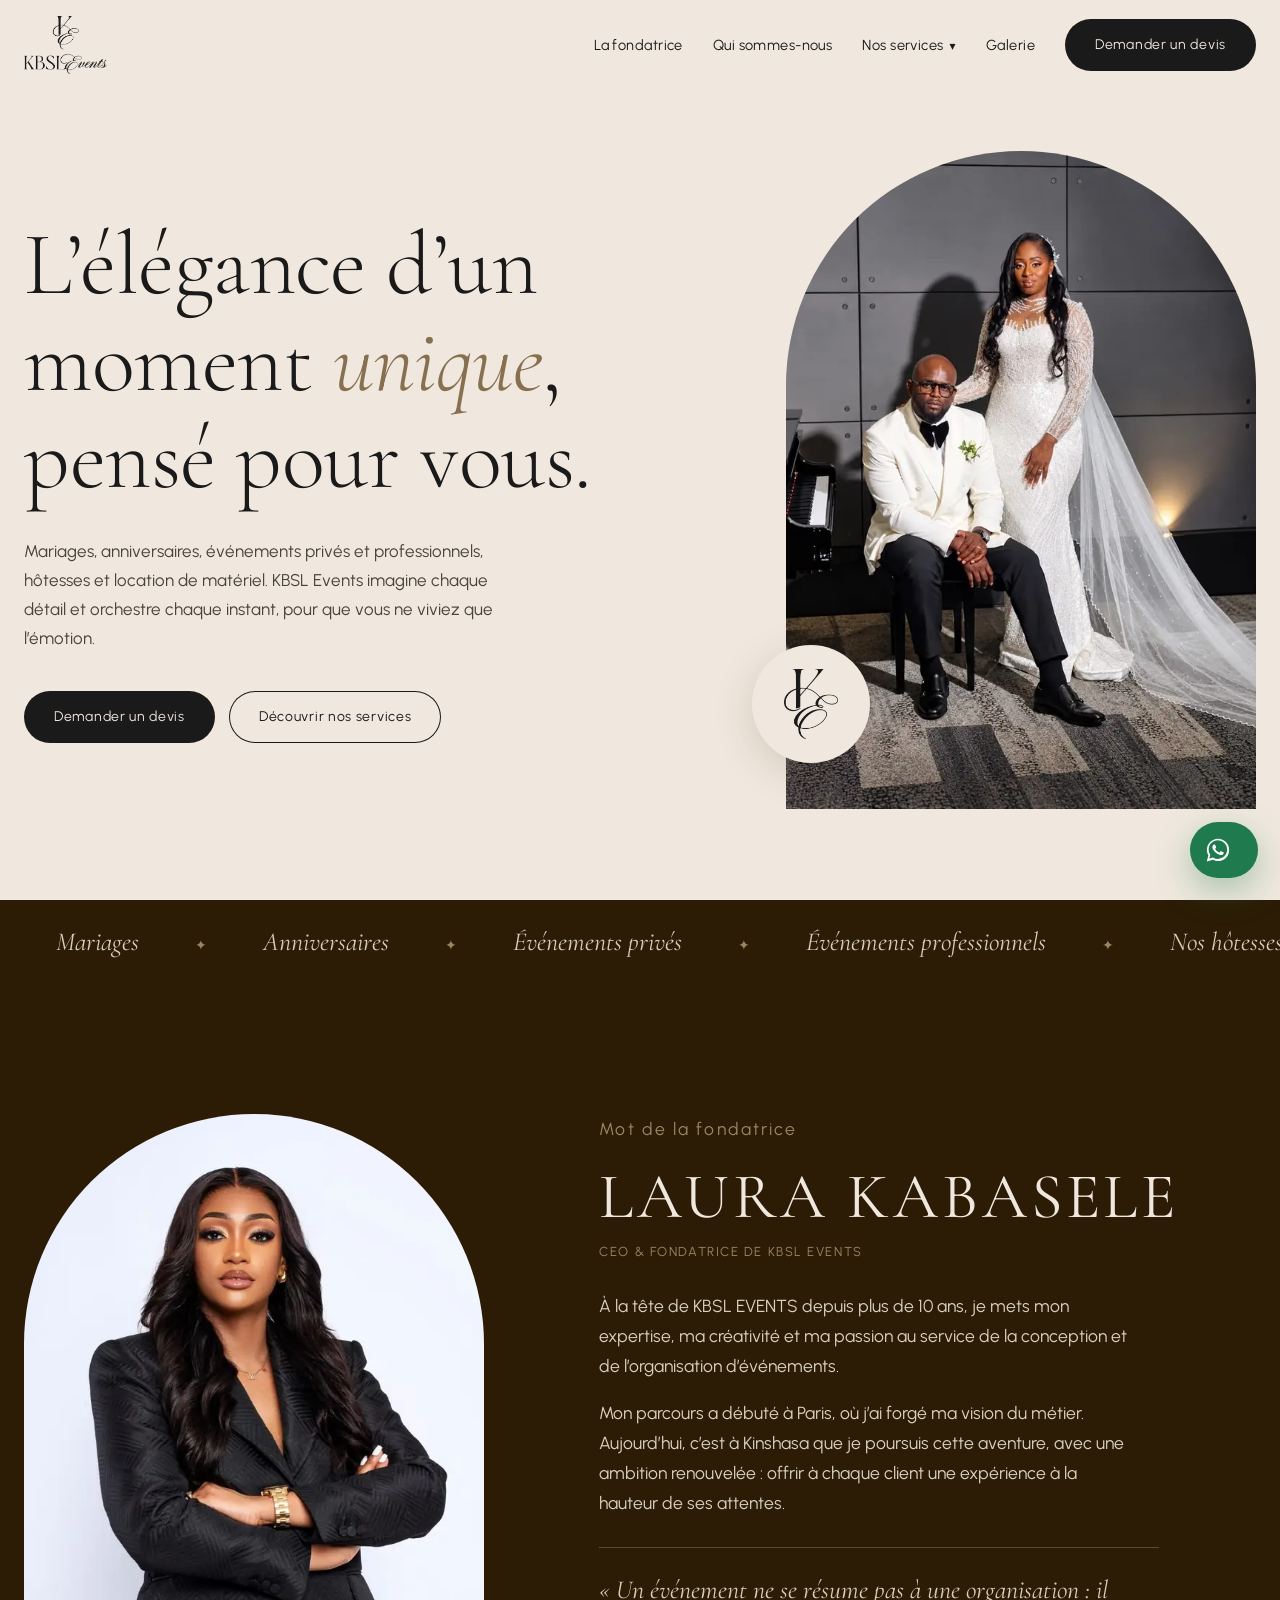
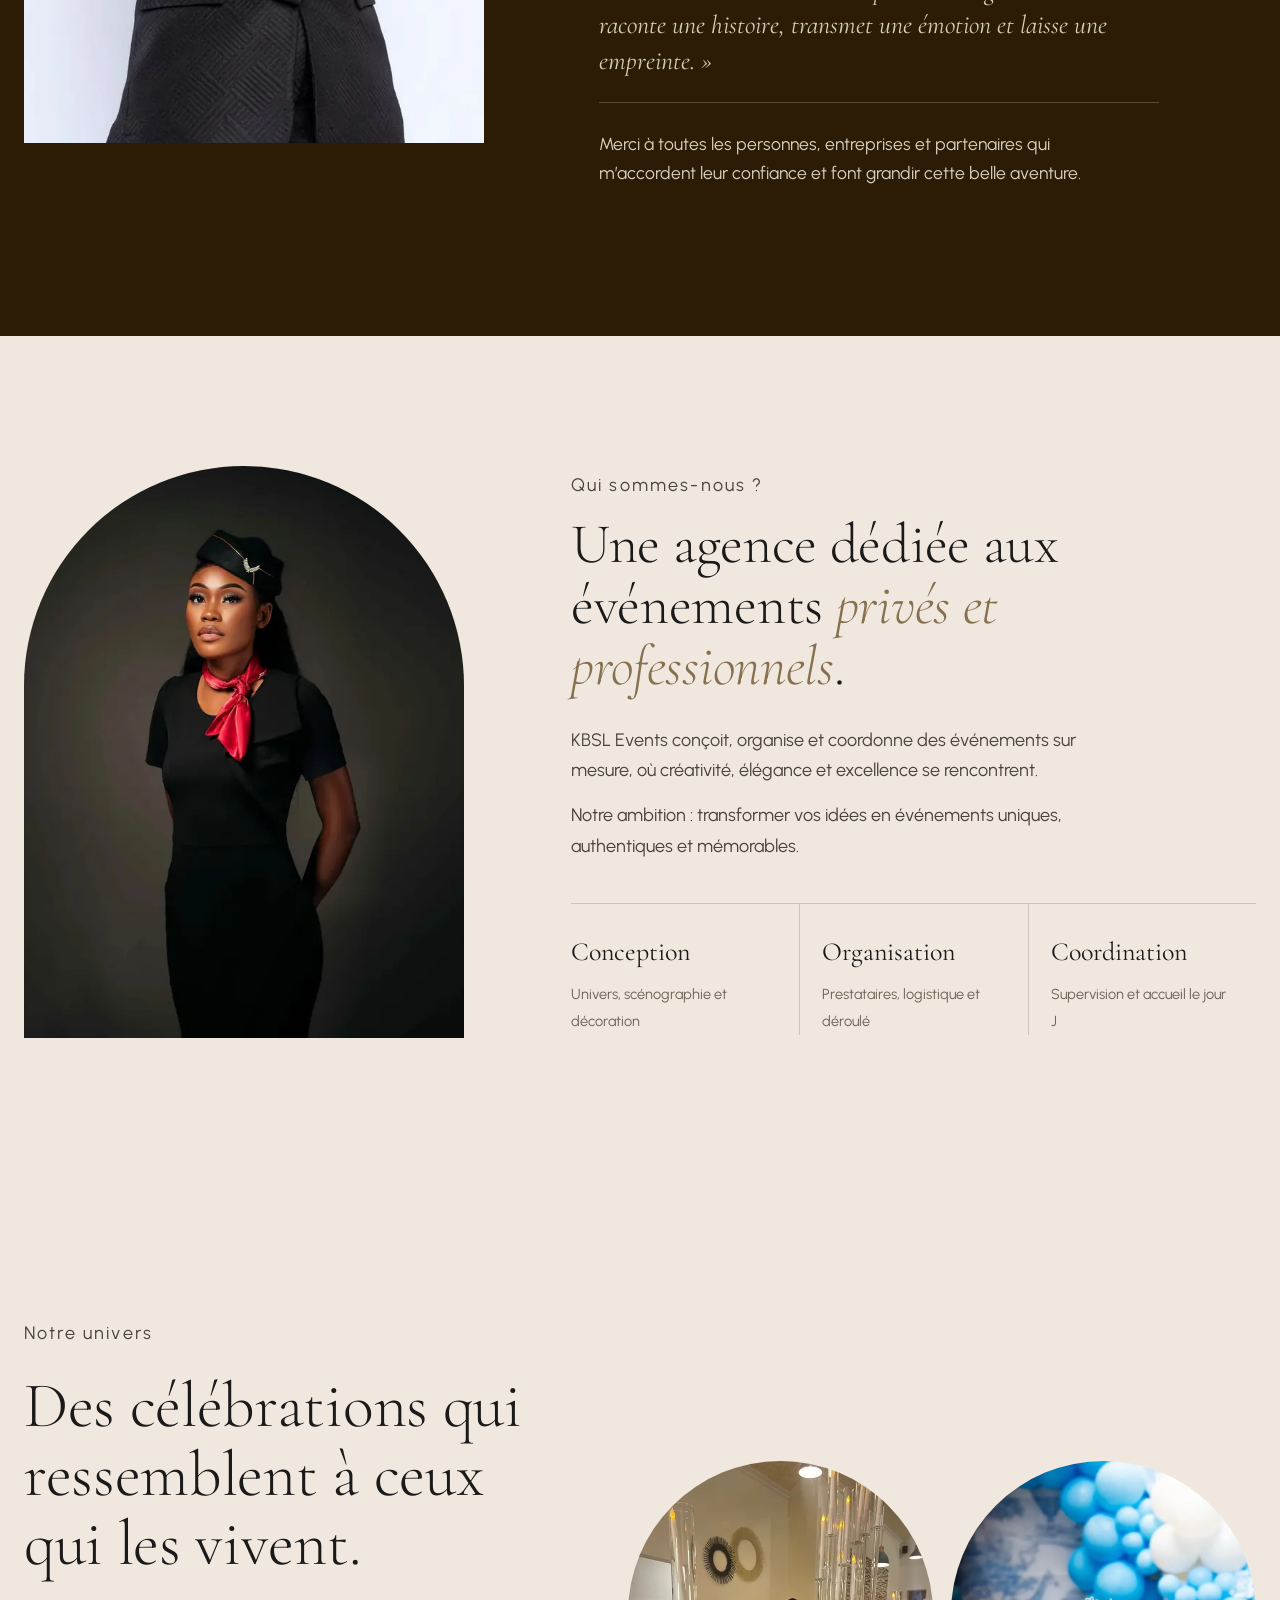
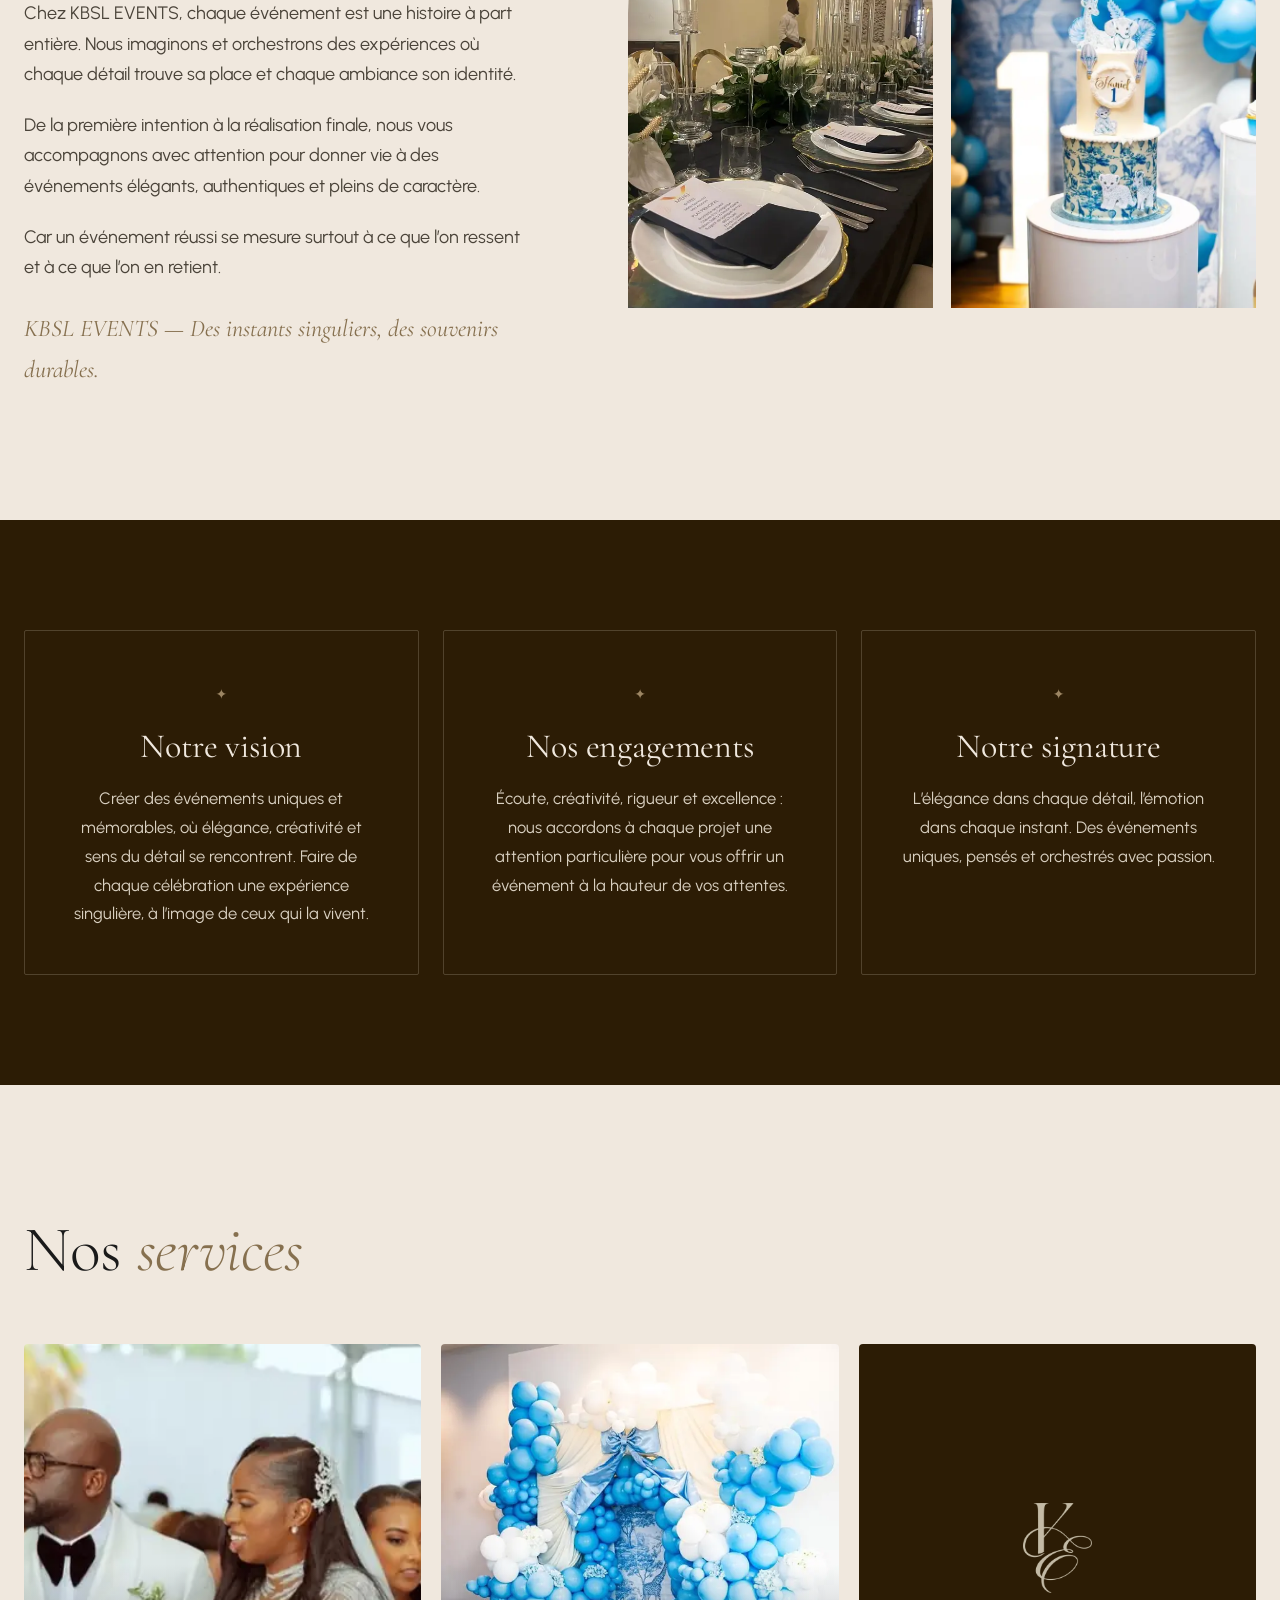
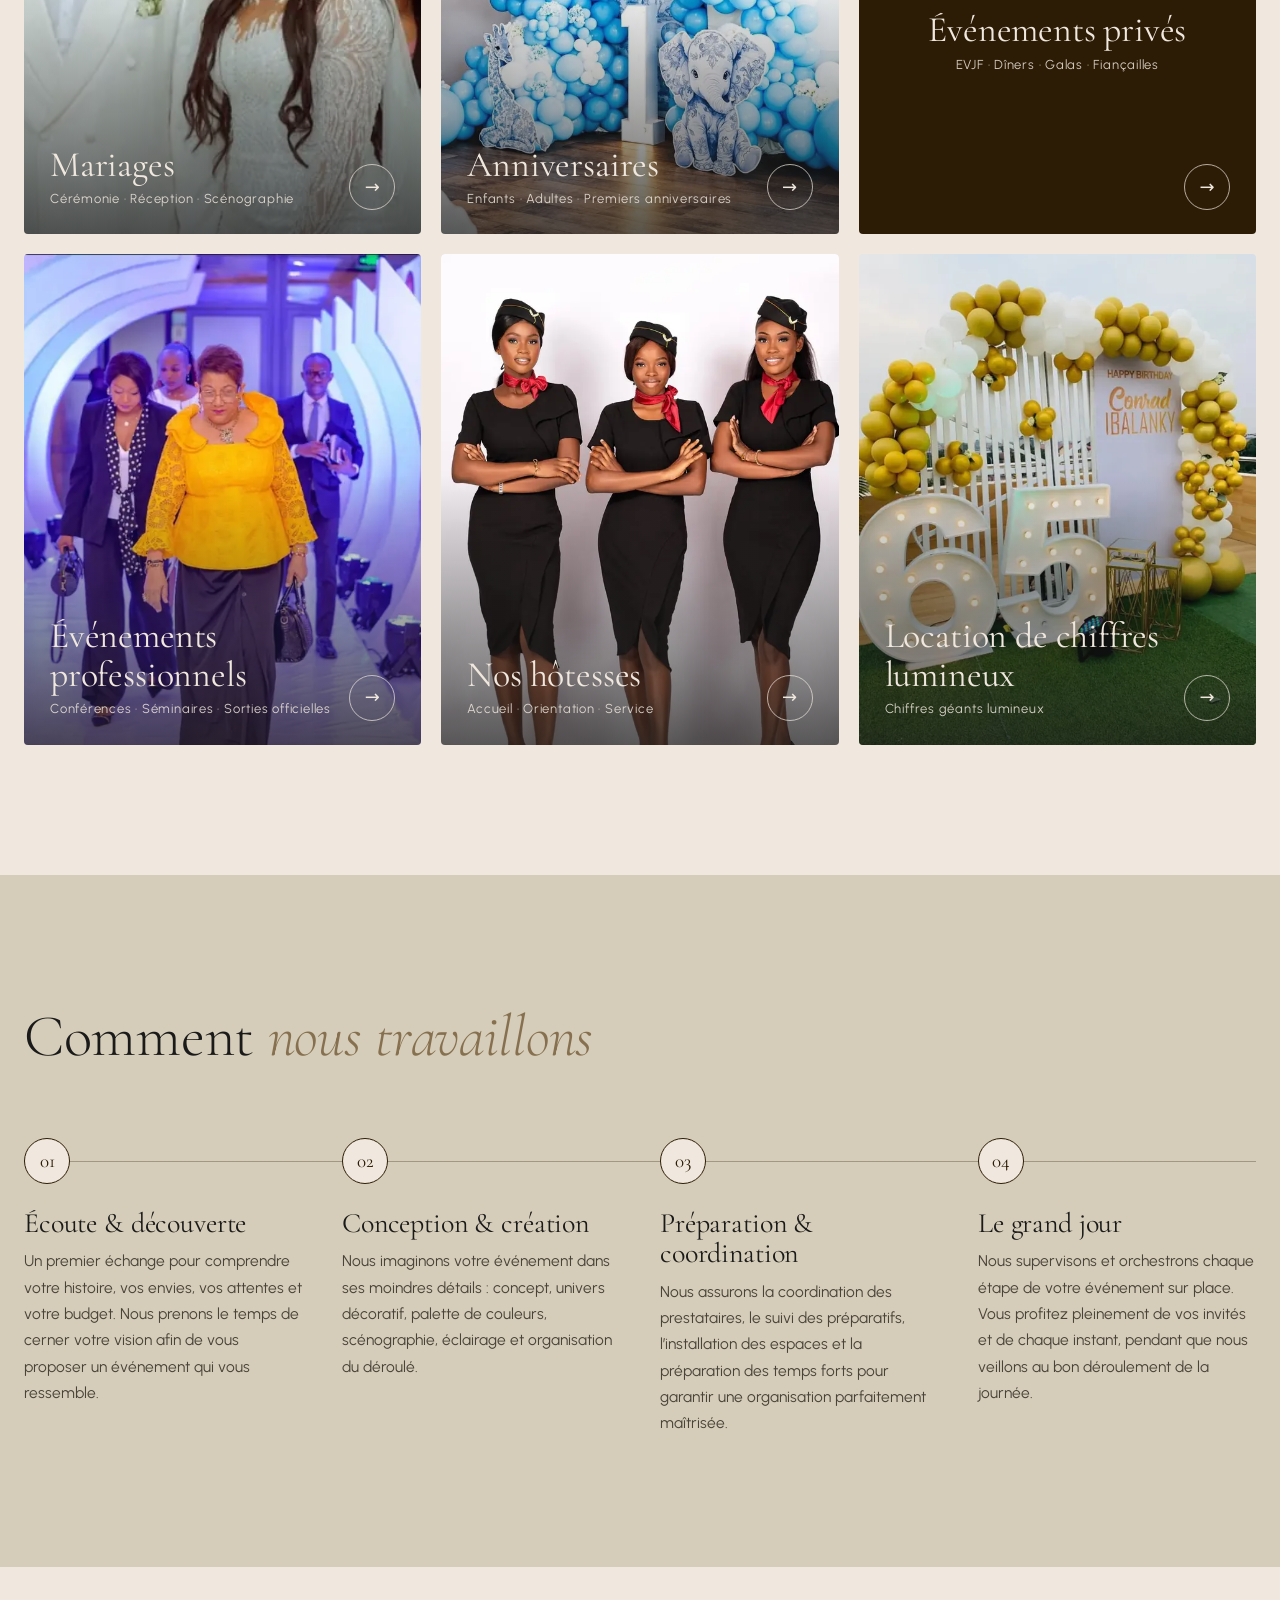
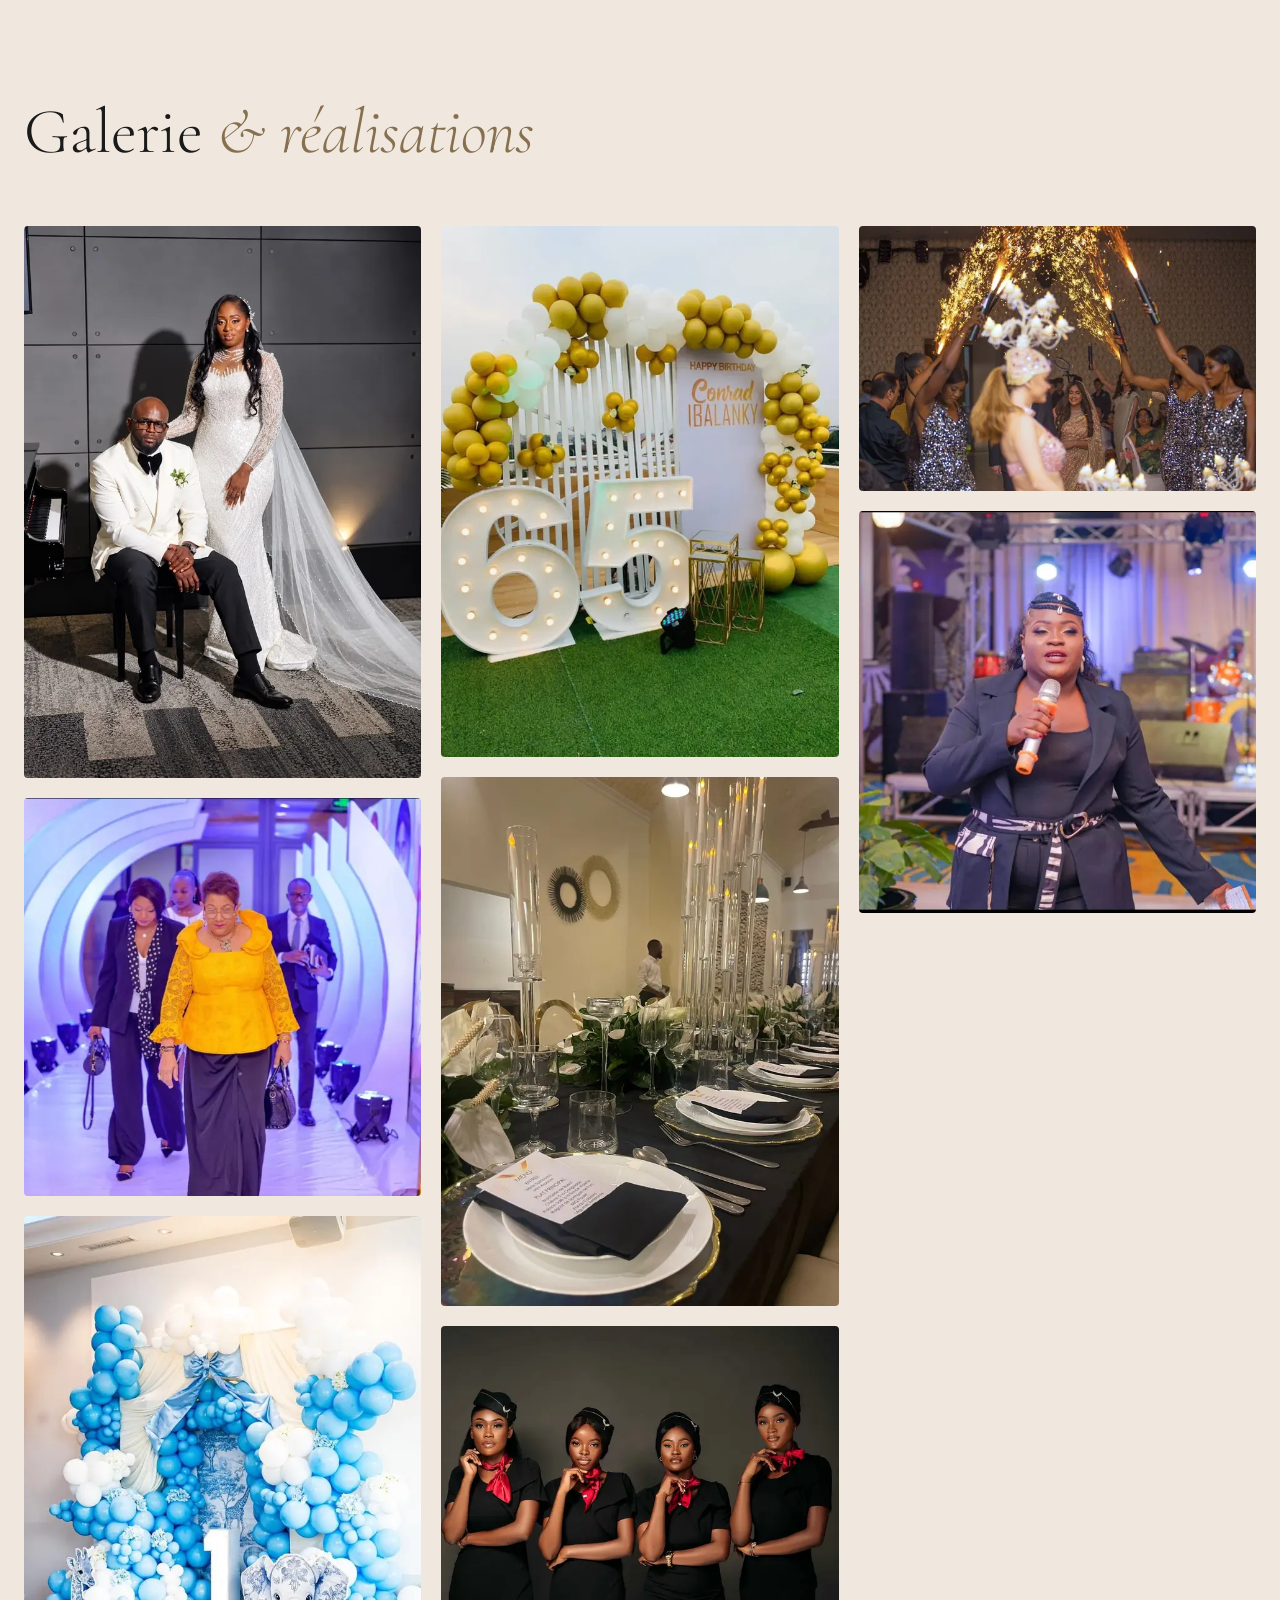
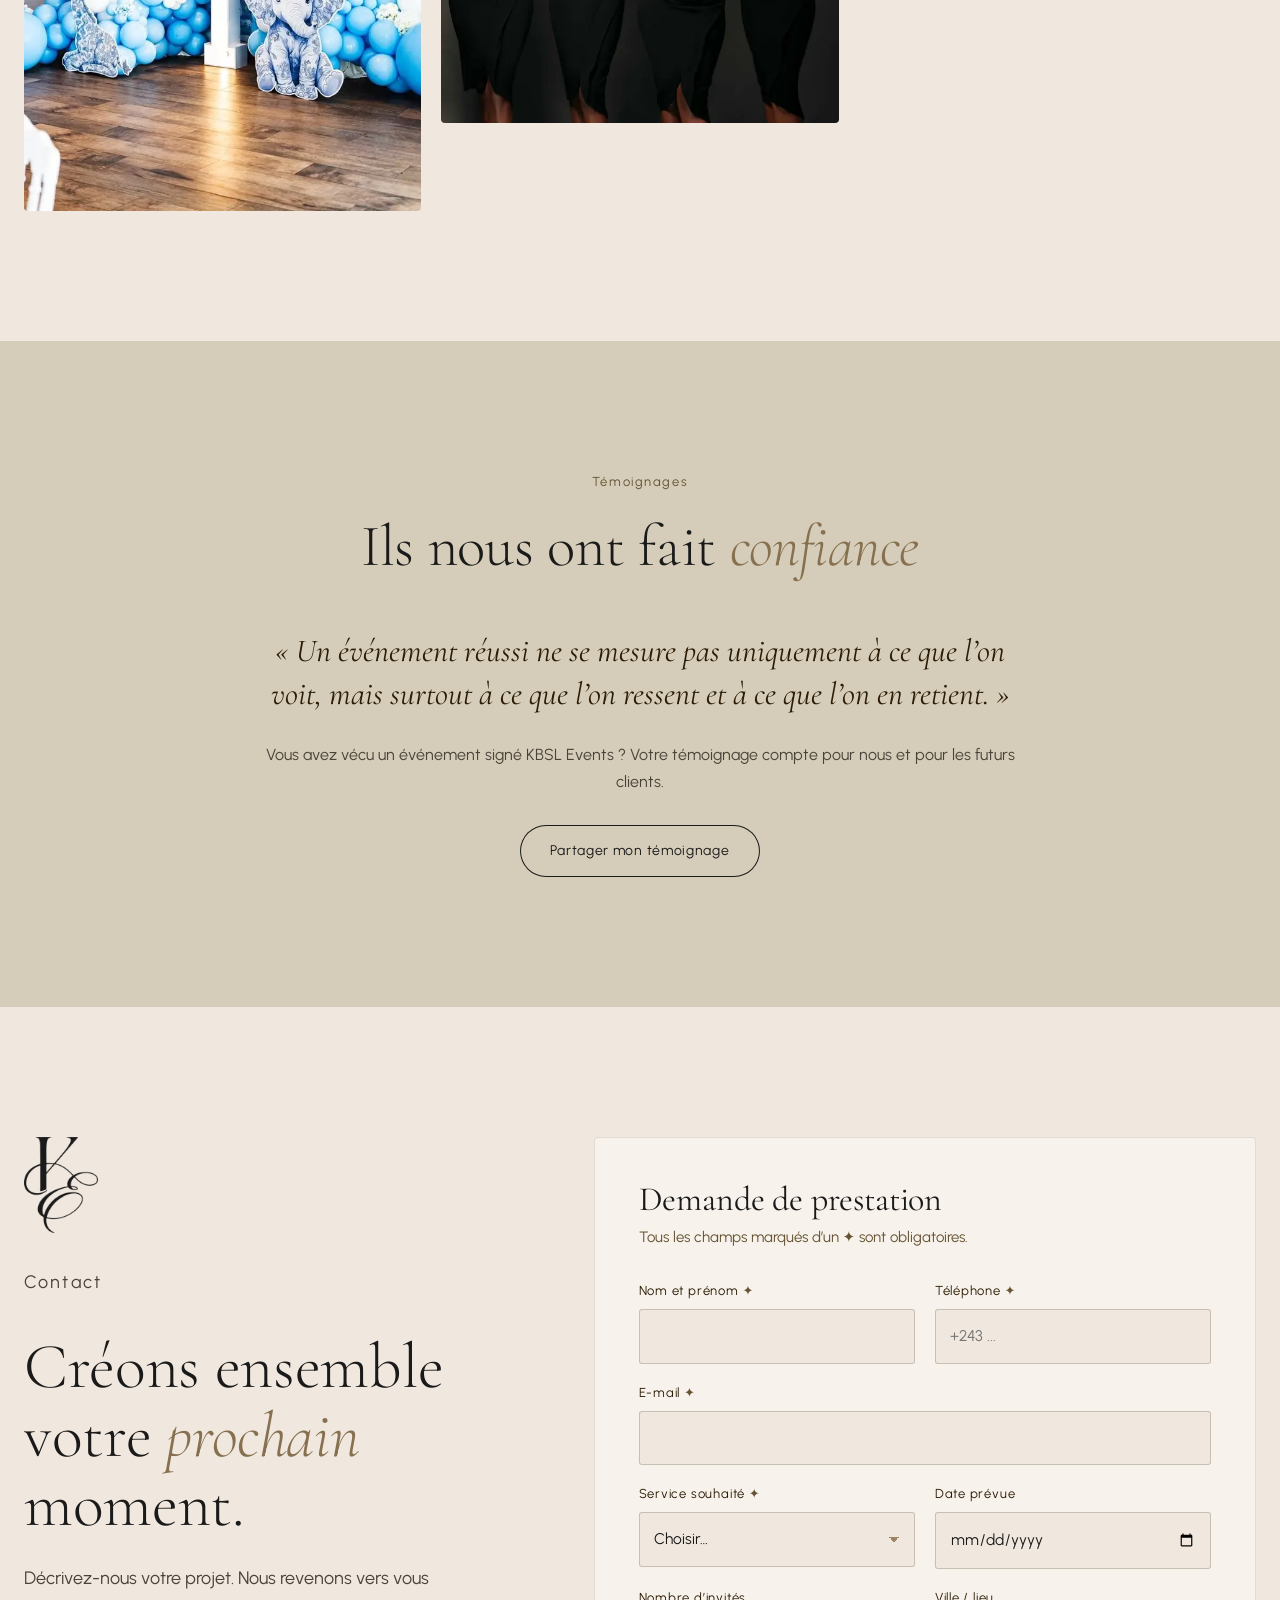
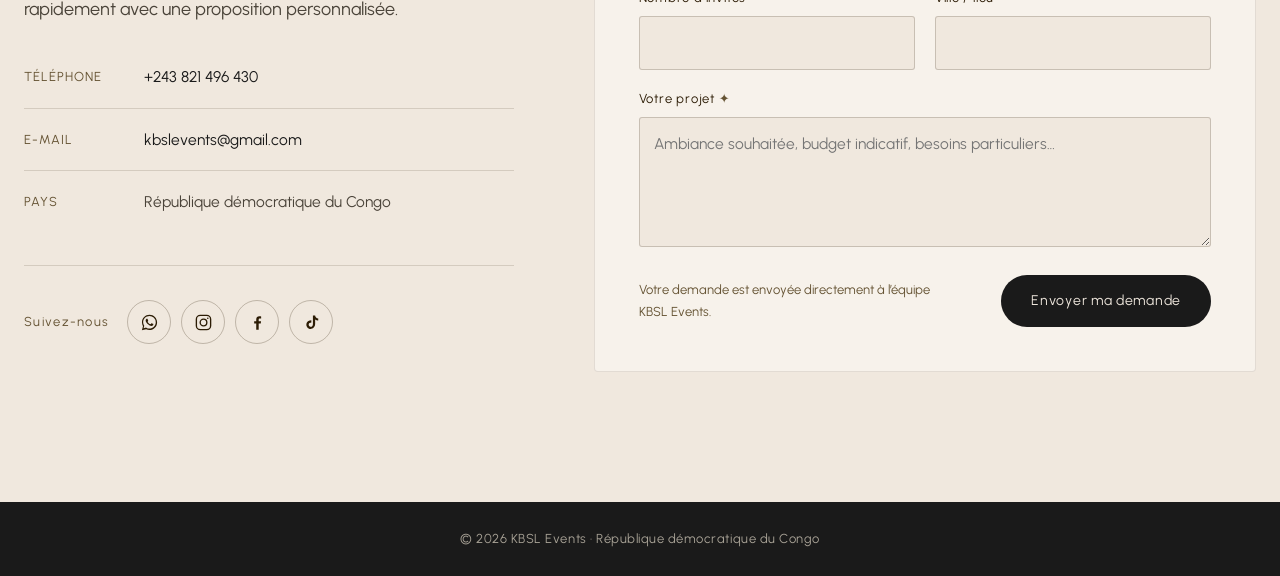
==== commit 3f788dc7: "Accueil : retrait de la mention du pays au-dessus du titre Co-Authored-By: Claude Opus 5.5 <noreply@" ====
--- a/index.html
+++ b/index.html
@@ -59,7 +59,6 @@
 <header class="hero" id="top">
   <div class="wrap hero-grid">
     <div>
-      <p class="eyebrow load" style="--d:0">République démocratique du Congo</p>
       <h1 class="load" style="--d:1">L’élégance d’un moment <em>unique</em>, pensé pour vous.</h1>
       <p class="lead load" style="--d:3">Mariages, anniversaires, événements privés et professionnels, hôtesses et location de matériel. KBSL Events imagine chaque détail et orchestre chaque instant, pour que vous ne viviez que l’émotion.</p>
       <div class="hero-cta load" style="--d:4">
